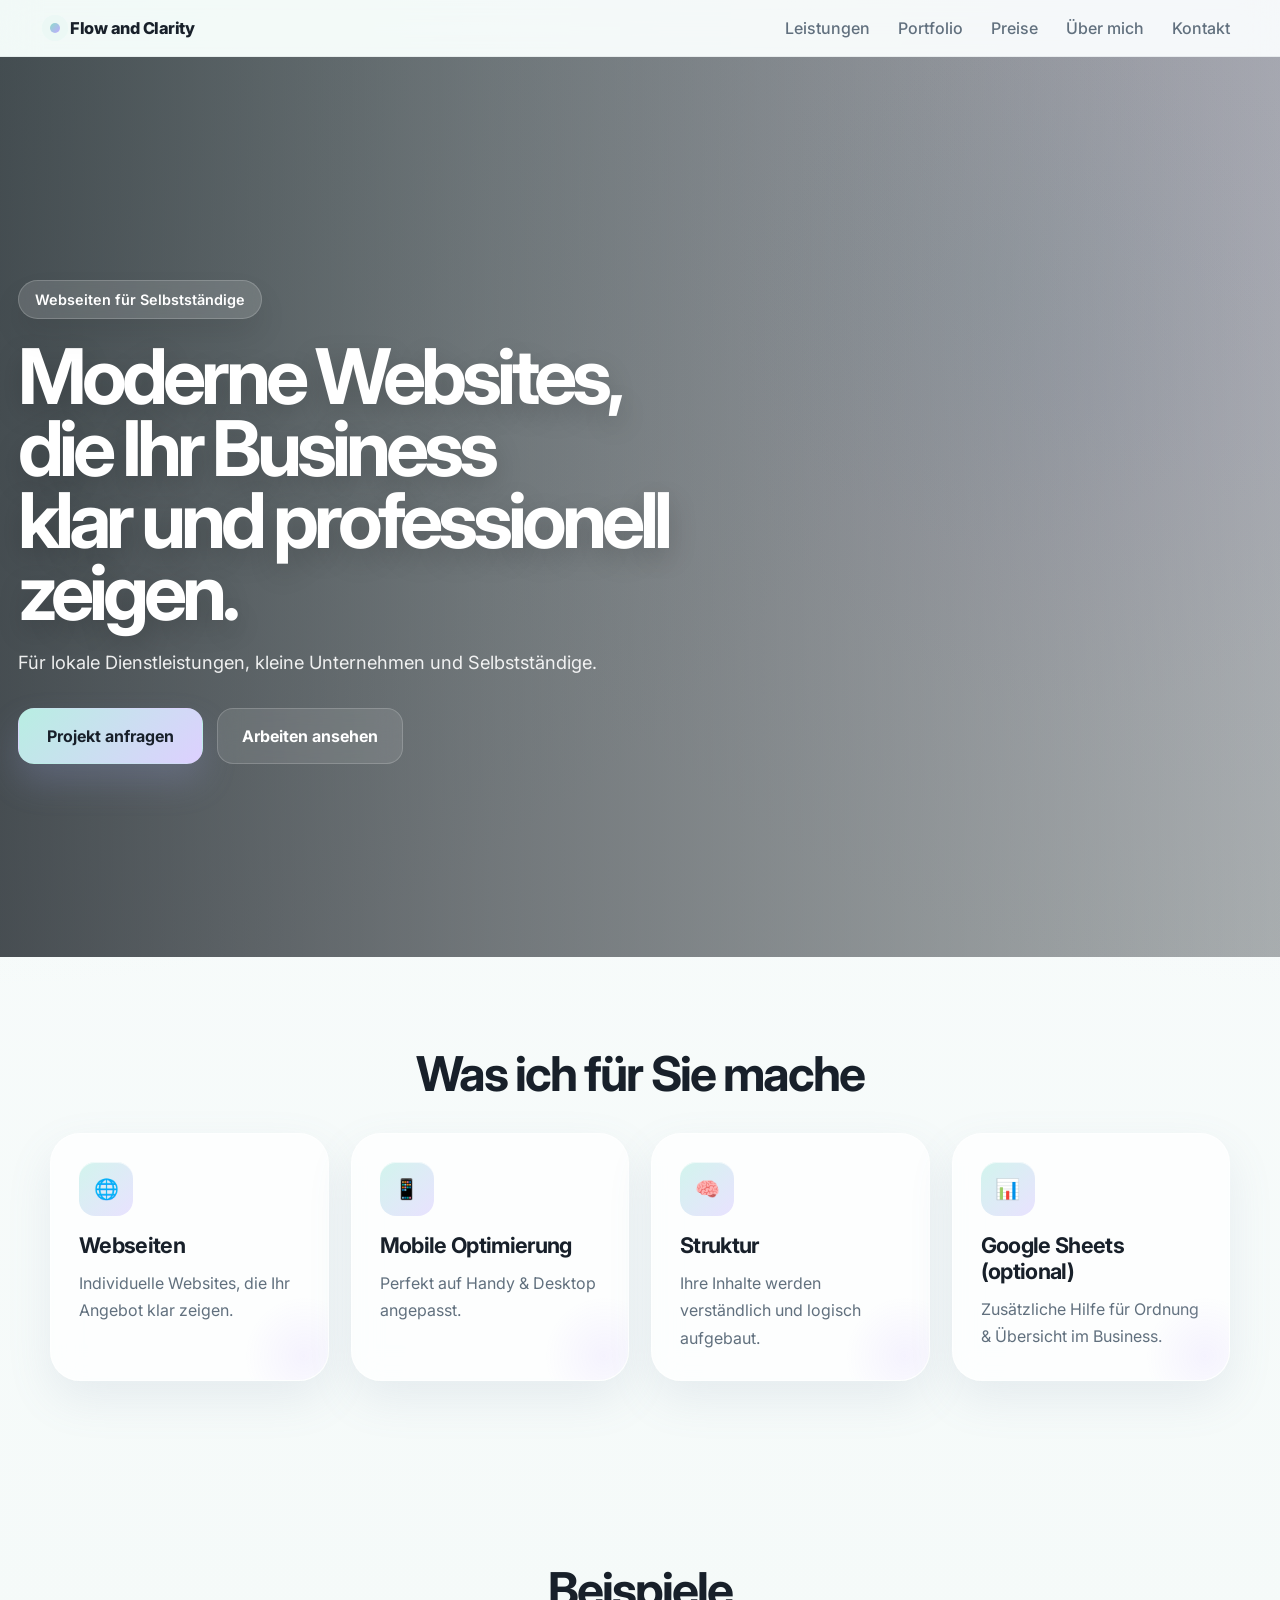
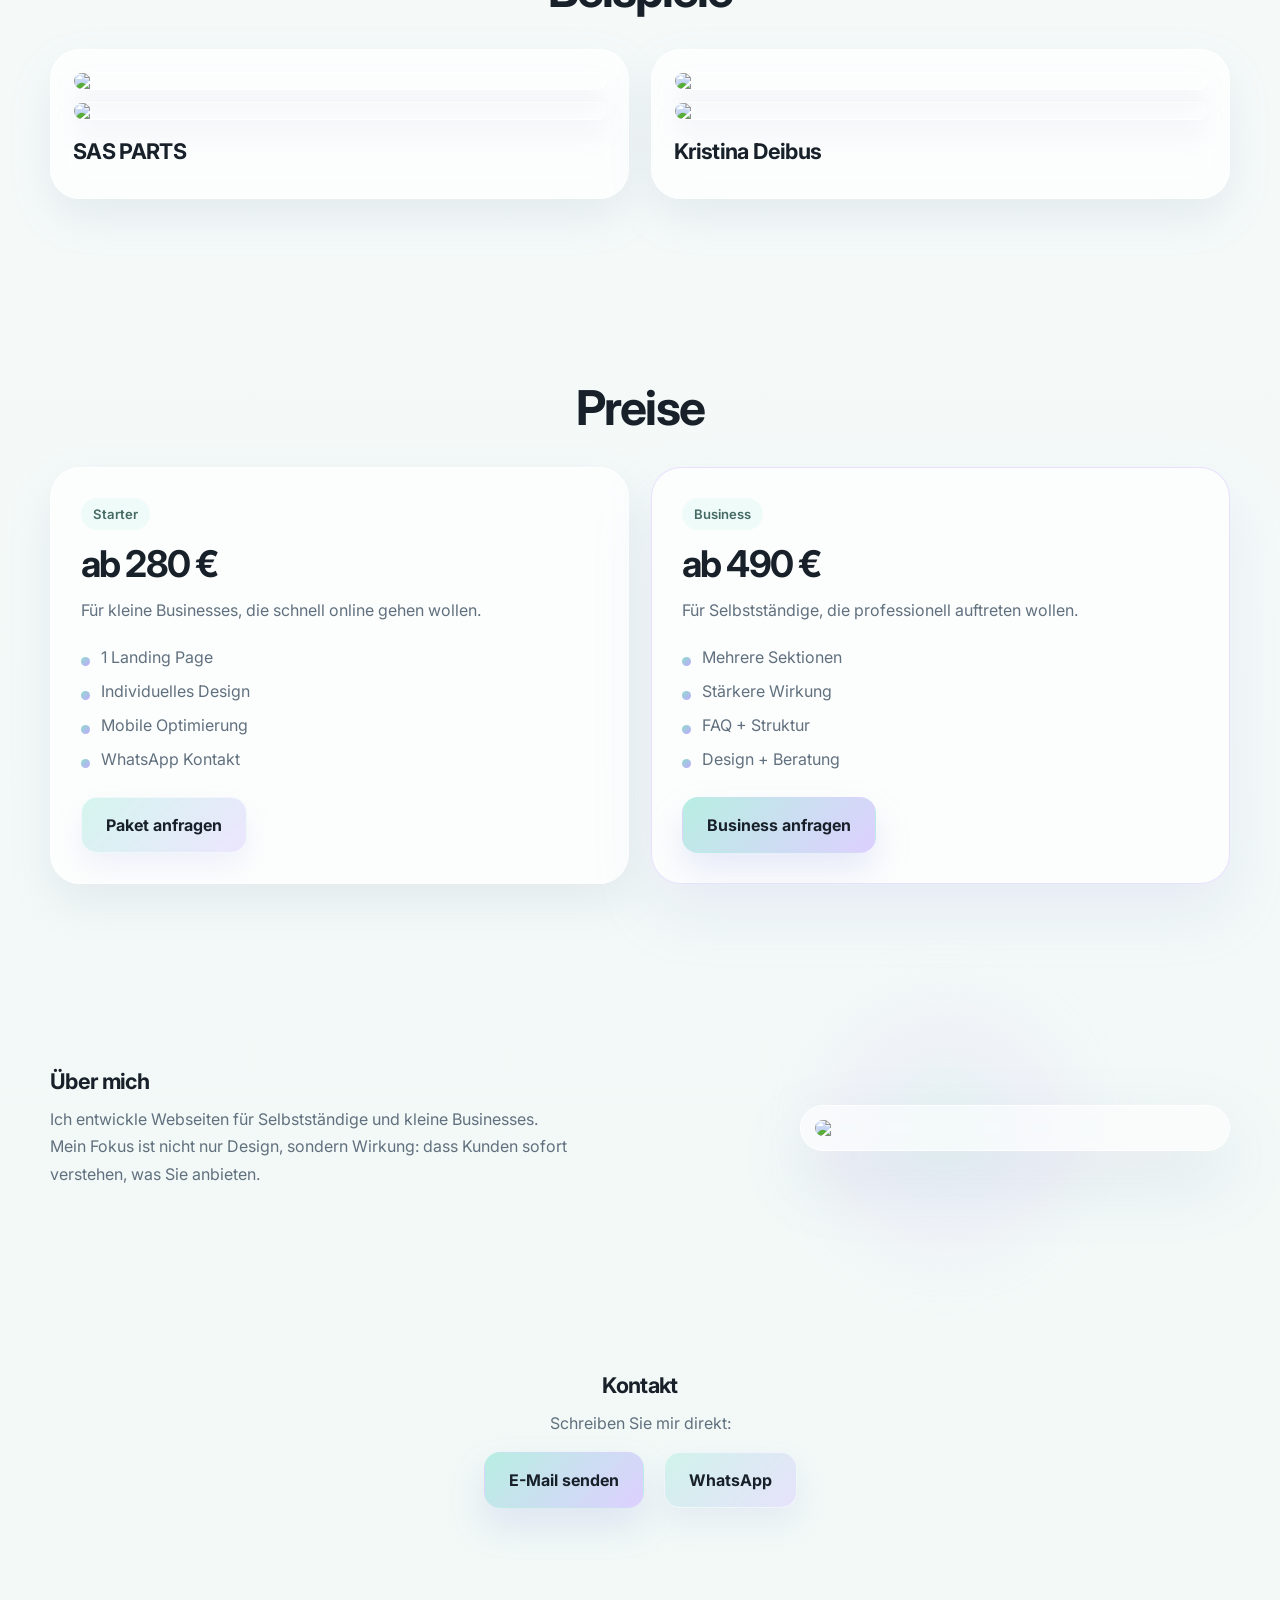
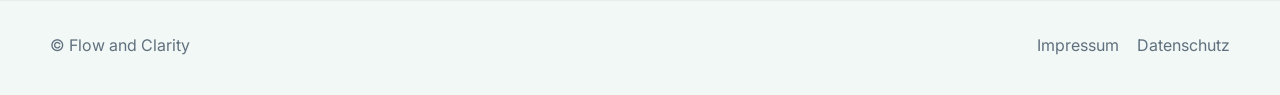
==== index.html @ b3faf334 "add stylish impressum und datenschutz pages" ====
<!DOCTYPE html>
<html lang="de">
<head>
  <meta charset="UTF-8" />
  <meta name="viewport" content="width=device-width, initial-scale=1.0" />

  <title>Flow and Clarity | Webseiten für Selbstständige</title>

  <link href="https://fonts.googleapis.com/css2?family=Inter:wght@400;600;700;800&display=swap" rel="stylesheet">
  <link rel="stylesheet" href="style.css" />
</head>

<body>

<!-- HEADER -->
<header class="header">
  <div class="container header__inner">
    <div class="logo">Flow and Clarity</div>

    <nav class="nav">
      <a href="#services">Leistungen</a>
      <a href="#portfolio">Portfolio</a>
      <a href="#pricing">Preise</a>
      <a href="#about">Über mich</a>
      <a href="#contact">Kontakt</a>
    </nav>
  </div>
</header>

<!-- HERO -->
<section class="hero">

  <div class="hero__bg">
    <img src="images/hero-visual.png" alt="">
    <div class="hero__overlay"></div>
  </div>

  <div class="container hero__content">

    <div class="hero__left">

      <span class="hero__badge">
        Webseiten für Selbstständige
      </span>

      <h1 class="hero__title">
        Moderne Websites,<br>
        die Ihr Business<br>
        klar und professionell zeigen.
      </h1>

      <p class="hero__subtitle">
        Für lokale Dienstleistungen, kleine Unternehmen und Selbstständige.
      </p>

      <div class="hero__buttons">
        <a href="#contact" class="btn btn--primary">
          Projekt anfragen
        </a>

        <a href="#portfolio" class="btn btn--ghost">
          Arbeiten ansehen
        </a>
      </div>

    </div>

  </div>
</section>

<!-- SERVICES -->
<section class="section" id="services">

  <div class="container">

    <h2 class="section-title">
      Was ich für Sie mache
    </h2>

    <div class="cards">

      <div class="card">
        <div class="card__icon">🌐</div>
        <h3>Webseiten</h3>
        <p>Individuelle Websites, die Ihr Angebot klar zeigen.</p>
      </div>

      <div class="card">
        <div class="card__icon">📱</div>
        <h3>Mobile Optimierung</h3>
        <p>Perfekt auf Handy & Desktop angepasst.</p>
      </div>

      <div class="card">
        <div class="card__icon">🧠</div>
        <h3>Struktur</h3>
        <p>Ihre Inhalte werden verständlich und logisch aufgebaut.</p>
      </div>

      <div class="card">
        <div class="card__icon">📊</div>
        <h3>Google Sheets (optional)</h3>
        <p>Zusätzliche Hilfe für Ordnung & Übersicht im Business.</p>
      </div>

    </div>

  </div>
</section>

<!-- PORTFOLIO -->
<section class="section" id="portfolio">

  <div class="container">

    <h2 class="section-title">
      Beispiele
    </h2>

    <div class="portfolio">

      <div class="portfolio-item">
        <img src="images/sas-1.jpg">
        <img src="images/sas-2.jpg">
        <h3>SAS PARTS</h3>
      </div>

      <div class="portfolio-item">
        <img src="images/kristina-1.jpg">
        <img src="images/kristina-2.jpg">
        <h3>Kristina Deibus</h3>
      </div>

    </div>

  </div>
</section>

<!-- PRICING -->
<section class="section" id="pricing">

  <div class="container">

    <h2 class="section-title">
      Preise
    </h2>

    <div class="pricing">

      <!-- STARTER -->
      <div class="price-card">

        <span class="price-badge">Starter</span>

        <h3>ab 280 €</h3>

        <p>
          Für kleine Businesses, die schnell online gehen wollen.
        </p>

        <ul>
          <li>1 Landing Page</li>
          <li>Individuelles Design</li>
          <li>Mobile Optimierung</li>
          <li>WhatsApp Kontakt</li>
        </ul>

        <a href="#contact" class="btn btn--soft">
          Paket anfragen
        </a>

      </div>

      <!-- BUSINESS -->
      <div class="price-card price-card--big">

        <span class="price-badge">Business</span>

        <h3>ab 490 €</h3>

        <p>
          Für Selbstständige, die professionell auftreten wollen.
        </p>

        <ul>
          <li>Mehrere Sektionen</li>
          <li>Stärkere Wirkung</li>
          <li>FAQ + Struktur</li>
          <li>Design + Beratung</li>
        </ul>

        <a href="#contact" class="btn btn--primary">
          Business anfragen
        </a>

      </div>

    </div>

  </div>
</section>

<!-- ABOUT -->
<section class="section" id="about">

  <div class="container about">

    <div class="about__text">
      <h2>Über mich</h2>

      <p>
        Ich entwickle Webseiten für Selbstständige und kleine Businesses.
      </p>

      <p>
        Mein Fokus ist nicht nur Design, sondern Wirkung:
        dass Kunden sofort verstehen, was Sie anbieten.
      </p>
    </div>

    <div class="about__img">
      <img src="images/maria.png">
    </div>

  </div>

</section>

<!-- CONTACT -->
<section class="section" id="contact">

  <div class="container contact">

    <h2>Kontakt</h2>

    <p>Schreiben Sie mir direkt:</p>

    <a href="mailto:Maria.webhilfe@gmail.com" class="btn btn--primary">
      E-Mail senden
    </a>

    <a href="https://wa.me/4915224584744" class="btn btn--soft">
      WhatsApp
    </a>

  </div>

</section>

<!-- FOOTER -->
<footer class="footer">
  <div class="container">

    <p>© Flow and Clarity</p>

    <div class="footer-links">
      <a href="#">Impressum</a>
      <a href="#">Datenschutz</a>
    </div>

  </div>
</footer>

</body>
</html>
---- style.css ----
:root {
  --bg: #f5faf9;
  --surface: rgba(255, 255, 255, 0.72);
  --surface-strong: rgba(255, 255, 255, 0.86);
  --text: #18202a;
  --muted: #61707e;
  --line: rgba(60, 82, 90, 0.12);
  --mint: #b8eee2;
  --mint-strong: #8edccb;
  --violet: #ddd0ff;
  --violet-strong: #c1a9ff;
  --shadow: 0 18px 45px rgba(118, 128, 164, 0.12);
  --shadow-strong: 0 28px 68px rgba(132, 144, 190, 0.16);
  --radius-xl: 30px;
  --radius-lg: 22px;
  --radius-md: 16px;
  --container: 1180px;
  --transition: 0.35s ease;
}

* {
  box-sizing: border-box;
}

html {
  scroll-behavior: smooth;
}

body {
  margin: 0;
  font-family: "Inter", sans-serif;
  color: var(--text);
  background:
    radial-gradient(circle at top left, rgba(184, 238, 226, 0.28), transparent 28%),
    radial-gradient(circle at top right, rgba(221, 208, 255, 0.24), transparent 28%),
    linear-gradient(180deg, #f9fcfc 0%, #f1f8f6 100%);
  overflow-x: hidden;
}

a {
  color: inherit;
  text-decoration: none;
}

img {
  display: block;
  max-width: 100%;
}

button,
input,
textarea {
  font: inherit;
}

.container {
  width: min(100% - 32px, var(--container));
  margin: 0 auto;
}

/* HEADER */
.header {
  position: sticky;
  top: 0;
  z-index: 1000;
  padding: 18px 0;
  background: rgba(245, 250, 249, 0.72);
  backdrop-filter: blur(18px);
  border-bottom: 1px solid rgba(80, 93, 103, 0.08);
}

.header__inner {
  display: flex;
  align-items: center;
  justify-content: space-between;
  gap: 24px;
}

.logo {
  font-weight: 800;
  font-size: 1.02rem;
  letter-spacing: -0.03em;
  position: relative;
  padding-left: 20px;
}

.logo::before {
  content: "";
  position: absolute;
  left: 0;
  top: 50%;
  width: 10px;
  height: 10px;
  border-radius: 50%;
  transform: translateY(-50%);
  background: linear-gradient(135deg, var(--mint-strong), var(--violet-strong));
  box-shadow: 0 0 0 8px rgba(184, 238, 226, 0.12);
}

.nav {
  display: flex;
  align-items: center;
  gap: 28px;
}

.nav a {
  position: relative;
  color: var(--muted);
  font-weight: 500;
  transition: var(--transition);
}

.nav a:hover {
  color: var(--text);
}

.nav a::after {
  content: "";
  position: absolute;
  left: 0;
  bottom: -7px;
  width: 0;
  height: 2px;
  background: linear-gradient(90deg, var(--mint-strong), var(--violet-strong));
  transition: width var(--transition);
}

.nav a:hover::after {
  width: 100%;
}

/* HERO */
.hero {
  position: relative;
  min-height: 100vh;
  display: flex;
  align-items: center;
  overflow: hidden;
  color: #fff;
}

.hero__bg {
  position: absolute;
  inset: 0;
}

.hero__bg img {
  width: 100%;
  height: 100%;
  object-fit: cover;
  transform: scale(1.05);
  filter: saturate(0.95) contrast(1.02);
}

.hero__overlay {
  position: absolute;
  inset: 0;
  background:
    linear-gradient(90deg, rgba(16, 23, 29, 0.76) 0%, rgba(16, 23, 29, 0.58) 38%, rgba(16, 23, 29, 0.34) 100%),
    radial-gradient(circle at 78% 25%, rgba(184, 238, 226, 0.12), transparent 22%),
    radial-gradient(circle at 84% 35%, rgba(221, 208, 255, 0.14), transparent 28%);
}

.hero__content {
  position: relative;
  z-index: 2;
  width: 100%;
}

.hero__left {
  max-width: 780px;
  padding: 120px 0 90px 18px;
}

.hero__badge {
  display: inline-flex;
  align-items: center;
  padding: 10px 16px;
  border-radius: 999px;
  margin-bottom: 22px;
  background: rgba(255, 255, 255, 0.14);
  border: 1px solid rgba(255, 255, 255, 0.18);
  backdrop-filter: blur(12px);
  font-size: 0.9rem;
  font-weight: 600;
  box-shadow: 0 16px 30px rgba(0, 0, 0, 0.08);
}

.hero__title {
  margin: 0 0 18px;
  font-size: clamp(3rem, 6vw, 5.8rem);
  line-height: 0.94;
  letter-spacing: -0.065em;
  max-width: 820px;
  text-shadow: 0 10px 28px rgba(0, 0, 0, 0.18);
}

.hero__subtitle {
  margin: 0;
  max-width: 620px;
  font-size: 1.14rem;
  line-height: 1.7;
  color: rgba(255, 255, 255, 0.9);
}

.hero__buttons {
  display: flex;
  flex-wrap: wrap;
  gap: 14px;
  margin-top: 30px;
}

.hero__buttons .btn {
  min-width: 185px;
}

.hero__buttons .btn--ghost {
  color: #fff;
}

.hero__badges {
  display: flex;
  flex-wrap: wrap;
  gap: 10px;
  margin-top: 28px;
}

.hero__badges span {
  display: inline-flex;
  align-items: center;
  padding: 10px 14px;
  border-radius: 999px;
  background: rgba(255, 255, 255, 0.12);
  border: 1px solid rgba(255, 255, 255, 0.16);
  backdrop-filter: blur(12px);
  color: rgba(255, 255, 255, 0.96);
  font-size: 0.92rem;
  font-weight: 500;
  box-shadow: 0 12px 24px rgba(0, 0, 0, 0.08);
  animation: floatSmall 6s ease-in-out infinite;
}

.hero__badges span:nth-child(2) {
  animation-delay: 1s;
}

.hero__badges span:nth-child(3) {
  animation-delay: 2s;
}

/* SECTION */
.section {
  padding: 92px 0;
}

.section-title {
  margin: 0 0 34px;
  font-size: clamp(2rem, 4vw, 3rem);
  line-height: 1.04;
  letter-spacing: -0.04em;
  text-align: center;
}

/* BUTTONS */
.btn {
  display: inline-flex;
  justify-content: center;
  align-items: center;
  min-height: 56px;
  padding: 0 24px;
  border-radius: 16px;
  border: 1px solid transparent;
  font-weight: 700;
  transition:
    transform var(--transition),
    box-shadow var(--transition),
    background var(--transition),
    border-color var(--transition);
  cursor: pointer;
  position: relative;
  overflow: hidden;
}

.btn:hover {
  transform: translateY(-2px);
}

.btn::before {
  content: "";
  position: absolute;
  inset: 0;
  background: linear-gradient(110deg, transparent 20%, rgba(255,255,255,0.35) 50%, transparent 80%);
  transform: translateX(-120%);
  transition: transform 0.8s ease;
}

.btn:hover::before {
  transform: translateX(120%);
}

.btn--primary {
  color: var(--text);
  background: linear-gradient(135deg, var(--mint), var(--violet));
  box-shadow: 0 18px 34px rgba(155, 165, 228, 0.22);
}

.btn--ghost {
  color: #fff;
  background: rgba(255, 255, 255, 0.1);
  border-color: rgba(255, 255, 255, 0.18);
  backdrop-filter: blur(12px);
}

.btn--soft {
  color: var(--text);
  background: linear-gradient(135deg, rgba(184, 238, 226, 0.58), rgba(221, 208, 255, 0.54));
  border-color: rgba(255, 255, 255, 0.55);
  box-shadow: 0 14px 28px rgba(155, 165, 228, 0.14);
}

/* CARDS */
.cards,
.services__grid,
.pricing,
.portfolio {
  display: grid;
  gap: 22px;
}

.cards {
  grid-template-columns: repeat(4, 1fr);
}

.card,
.service-card,
.price-card,
.portfolio-item {
  position: relative;
  overflow: hidden;
  background: var(--surface);
  border: 1px solid rgba(255, 255, 255, 0.58);
  backdrop-filter: blur(14px);
  box-shadow: var(--shadow);
  border-radius: var(--radius-xl);
  transition:
    transform var(--transition),
    box-shadow var(--transition),
    border-color var(--transition);
}

.card:hover,
.service-card:hover,
.price-card:hover,
.portfolio-item:hover {
  transform: translateY(-5px);
  box-shadow: var(--shadow-strong);
  border-color: rgba(142, 220, 203, 0.35);
}

.card {
  padding: 28px;
}

.card::after {
  content: "";
  position: absolute;
  inset: auto -36px -36px auto;
  width: 120px;
  height: 120px;
  border-radius: 50%;
  background: radial-gradient(circle, rgba(221, 208, 255, 0.24), transparent 70%);
}

.card__icon,
.service-card__icon {
  width: 54px;
  height: 54px;
  border-radius: 16px;
  display: grid;
  place-items: center;
  margin-bottom: 16px;
  font-size: 1.25rem;
  background: linear-gradient(135deg, rgba(184, 238, 226, 0.62), rgba(221, 208, 255, 0.62));
  box-shadow: inset 0 1px 0 rgba(255,255,255,0.6);
}

.card h3,
.service-card h3,
.price-card h3,
.portfolio-item h3,
.about h2,
.contact h2 {
  margin: 0 0 12px;
  font-size: 1.35rem;
  letter-spacing: -0.03em;
}

.card p,
.service-card p,
.price-card p,
.portfolio-item p,
.about p,
.contact p {
  margin: 0;
  color: var(--muted);
  line-height: 1.72;
}

/* SERVICES */
.services__grid {
  grid-template-columns: repeat(2, 1fr);
}

.service-card {
  padding: 30px;
}

.service-card::before {
  content: "";
  position: absolute;
  inset: auto -40px -40px auto;
  width: 145px;
  height: 145px;
  border-radius: 50%;
  background: radial-gradient(circle, rgba(221, 208, 255, 0.26), transparent 65%);
}

.service-card--wide {
  grid-column: 1 / -1;
}

.service-card__price {
  display: inline-flex;
  margin-top: 18px;
  padding: 10px 14px;
  border-radius: 999px;
  background: rgba(184, 238, 226, 0.22);
  border: 1px solid rgba(142, 220, 203, 0.28);
  color: #355c57;
  font-weight: 700;
}

/* PORTFOLIO */
.portfolio {
  grid-template-columns: repeat(2, 1fr);
}

.portfolio-item {
  padding: 22px;
}

.portfolio-item h3 {
  margin-top: 18px;
}

.portfolio-item img {
  width: 100%;
  border-radius: 18px;
  border: 1px solid rgba(255,255,255,0.72);
  box-shadow: 0 14px 26px rgba(124, 134, 180, 0.1);
}

.portfolio-item img + img {
  margin-top: 12px;
}

/* PRICING */
.pricing {
  grid-template-columns: repeat(2, 1fr);
}

.price-card {
  padding: 30px;
}

.price-card--big {
  border: 1px solid rgba(193, 169, 255, 0.34);
  box-shadow: 0 28px 60px rgba(162, 170, 232, 0.16);
}

.price-badge {
  display: inline-flex;
  margin-bottom: 16px;
  padding: 8px 12px;
  border-radius: 999px;
  background: rgba(184, 238, 226, 0.2);
  color: #456a64;
  font-size: 0.82rem;
  font-weight: 600;
}

.price-card h3 {
  margin-bottom: 14px;
  font-size: 2.3rem;
  line-height: 1;
  letter-spacing: -0.05em;
}

.price-card ul {
  list-style: none;
  padding: 0;
  margin: 22px 0 28px;
  display: grid;
  gap: 14px;
}

.price-card li {
  position: relative;
  padding-left: 20px;
  color: var(--muted);
}

.price-card li::before {
  content: "";
  position: absolute;
  left: 0;
  top: 10px;
  width: 9px;
  height: 9px;
  border-radius: 50%;
  background: linear-gradient(135deg, var(--mint-strong), var(--violet-strong));
}

/* ABOUT */
.about {
  display: grid;
  grid-template-columns: 1fr 1fr;
  gap: 44px;
  align-items: center;
}

.about__text {
  max-width: 620px;
}

.about__img {
  position: relative;
}

.about__img::before {
  content: "";
  position: absolute;
  inset: 50% auto auto 50%;
  width: 320px;
  height: 320px;
  transform: translate(-50%, -50%);
  border-radius: 50%;
  background: radial-gradient(circle, rgba(184, 238, 226, 0.24), rgba(221, 208, 255, 0.18), transparent 72%);
  filter: blur(20px);
}

.about__img img {
  position: relative;
  z-index: 2;
  width: 100%;
  max-width: 430px;
  margin-left: auto;
  border-radius: 28px;
  padding: 14px;
  background: rgba(255,255,255,0.5);
  border: 1px solid rgba(255,255,255,0.76);
  box-shadow: var(--shadow-strong);
  backdrop-filter: blur(16px);
}

/* CONTACT */
.contact {
  text-align: center;
  max-width: 760px;
}

.contact .btn {
  margin-top: 14px;
  margin-right: 8px;
  margin-left: 8px;
}

/* FOOTER */
.footer {
  padding: 34px 0 40px;
  border-top: 1px solid rgba(86, 103, 112, 0.08);
}

.footer .container {
  display: flex;
  justify-content: space-between;
  align-items: center;
  gap: 20px;
}

.footer p {
  margin: 0;
  color: var(--muted);
}

.footer-links {
  display: flex;
  gap: 18px;
}

.footer-links a {
  color: var(--muted);
  transition: var(--transition);
}

.footer-links a:hover {
  color: var(--text);
}

/* ANIMATIONS */
@keyframes floatSmall {
  0%, 100% {
    transform: translateY(0px);
  }
  50% {
    transform: translateY(-7px);
  }
}

@keyframes floatGlow {
  from {
    transform: translateY(0) translateX(0) scale(1);
  }
  to {
    transform: translateY(-26px) translateX(18px) scale(1.08);
  }
}

@keyframes gridPulse {
  0%, 100% {
    opacity: 0.55;
    transform: scale(1);
  }
  50% {
    opacity: 0.85;
    transform: scale(1.01);
  }
}

/* RESPONSIVE */
@media (max-width: 1100px) {
  .cards,
  .services__grid,
  .portfolio,
  .pricing,
  .about {
    grid-template-columns: 1fr;
  }

  .hero__left {
    max-width: 760px;
    padding: 110px 0 82px 12px;
  }

  .about__img img {
    margin: 0 auto;
  }
}

@media (max-width: 860px) {
  .header__inner {
    flex-direction: column;
    align-items: flex-start;
  }

  .nav {
    flex-wrap: wrap;
    gap: 16px;
  }

  .section {
    padding: 74px 0;
  }

  .hero {
    min-height: auto;
  }

  .hero__left {
    padding: 112px 0 72px 0;
  }

  .hero__title {
    font-size: clamp(2.45rem, 11vw, 4.4rem);
  }

  .section-title {
    font-size: clamp(1.85rem, 8vw, 2.7rem);
  }
}

@media (max-width: 560px) {
  .container {
    width: min(100% - 22px, var(--container));
  }

  .header {
    padding: 14px 0;
  }

  .logo {
    font-size: 0.96rem;
  }

  .hero__badge {
    font-size: 0.84rem;
    line-height: 1.4;
  }

  .hero__subtitle,
  .card p,
  .service-card p,
  .price-card p,
  .about p,
  .contact p {
    font-size: 0.98rem;
    line-height: 1.7;
  }

  .card,
  .service-card,
  .price-card,
  .portfolio-item {
    padding: 22px;
  }

  .hero__buttons {
    flex-direction: column;
    align-items: stretch;
  }

  .hero__buttons .btn {
    width: 100%;
  }

  .hero__badges {
    gap: 8px;
  }

  .hero__badges span {
    font-size: 0.86rem;
  }

  .footer .container {
    flex-direction: column;
    align-items: flex-start;
  }
}

.reveal-start {
  opacity: 0;
  transform: translateY(28px);
  transition: opacity 0.75s ease, transform 0.75s ease;
}

.revealed {
  opacity: 1;
  transform: translateY(0);
}

.nav a.is-active {
  color: var(--text);
}

.nav a.is-active::after {
  width: 100%;
}
/* LEGAL PAGES */
.legal-page {
  padding: 70px 0 90px;
}

.legal-page__wrap {
  max-width: 920px;
}

.legal-hero {
  margin-bottom: 26px;
}

.legal-hero__badge {
  display: inline-flex;
  padding: 10px 15px;
  border-radius: 999px;
  margin-bottom: 18px;
  background: rgba(184, 238, 226, 0.22);
  border: 1px solid rgba(142, 220, 203, 0.28);
  color: #456a64;
  font-size: 0.88rem;
  font-weight: 600;
}

.legal-hero h1 {
  margin: 0 0 14px;
  font-size: clamp(2.2rem, 5vw, 4rem);
  line-height: 0.98;
  letter-spacing: -0.05em;
}

.legal-hero p {
  margin: 0;
  color: var(--muted);
  line-height: 1.7;
  max-width: 720px;
}

.legal-card {
  padding: 26px;
  margin-bottom: 18px;
  background: var(--surface);
  border: 1px solid rgba(255,255,255,0.58);
  backdrop-filter: blur(14px);
  box-shadow: var(--shadow);
  border-radius: var(--radius-xl);
}

.legal-card h2 {
  margin: 0 0 12px;
  font-size: 1.2rem;
  letter-spacing: -0.02em;
}

.legal-card p {
  margin: 0 0 12px;
  color: var(--muted);
  line-height: 1.75;
}

.legal-card p:last-child {
  margin-bottom: 0;
}

.legal-card a {
  color: var(--text);
  text-decoration: underline;
  text-underline-offset: 3px;
}

.legal-list {
  margin: 0;
  padding-left: 18px;
  color: var(--muted);
  line-height: 1.8;
}

.legal-back {
  margin-top: 26px;
}

@media (max-width: 560px) {
  .legal-page {
    padding: 44px 0 70px;
  }

  .legal-card {
    padding: 22px;
  }

  .legal-hero h1 {
    font-size: clamp(2rem, 9vw, 3rem);
  }
}
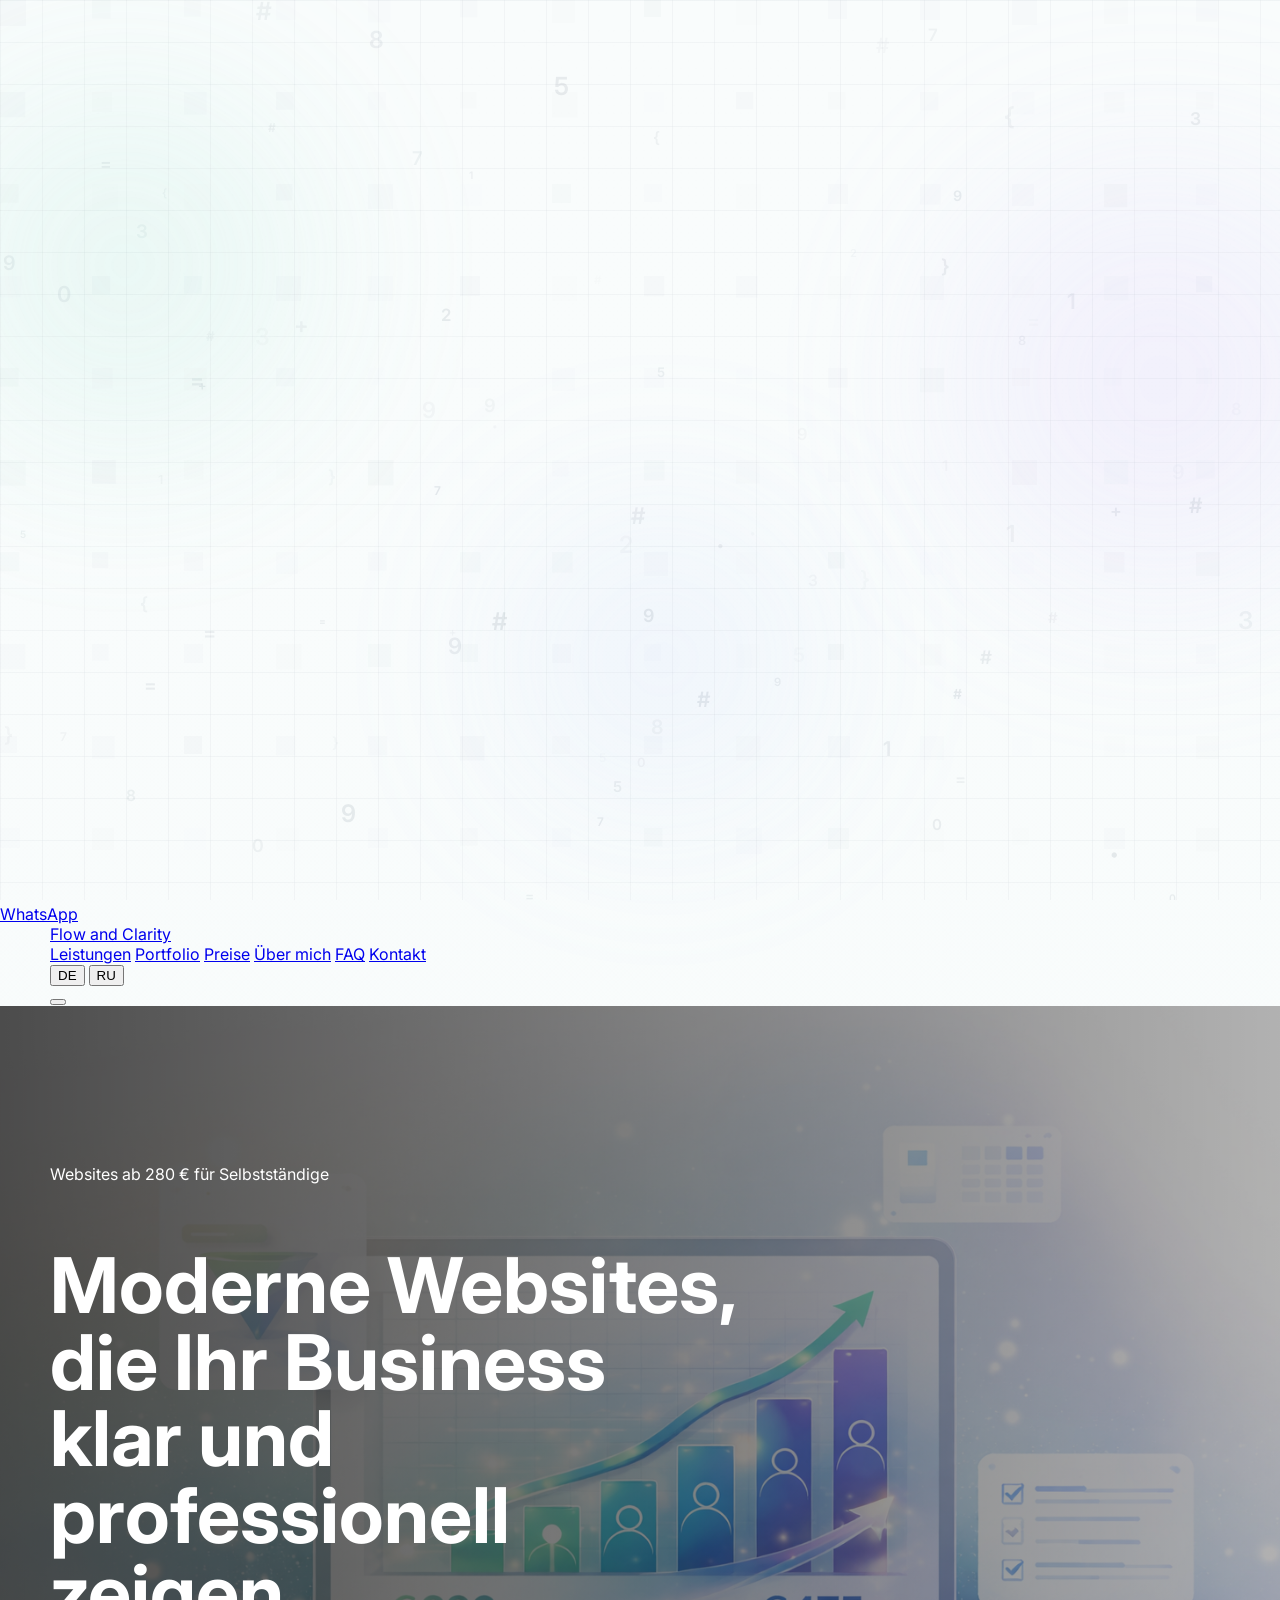
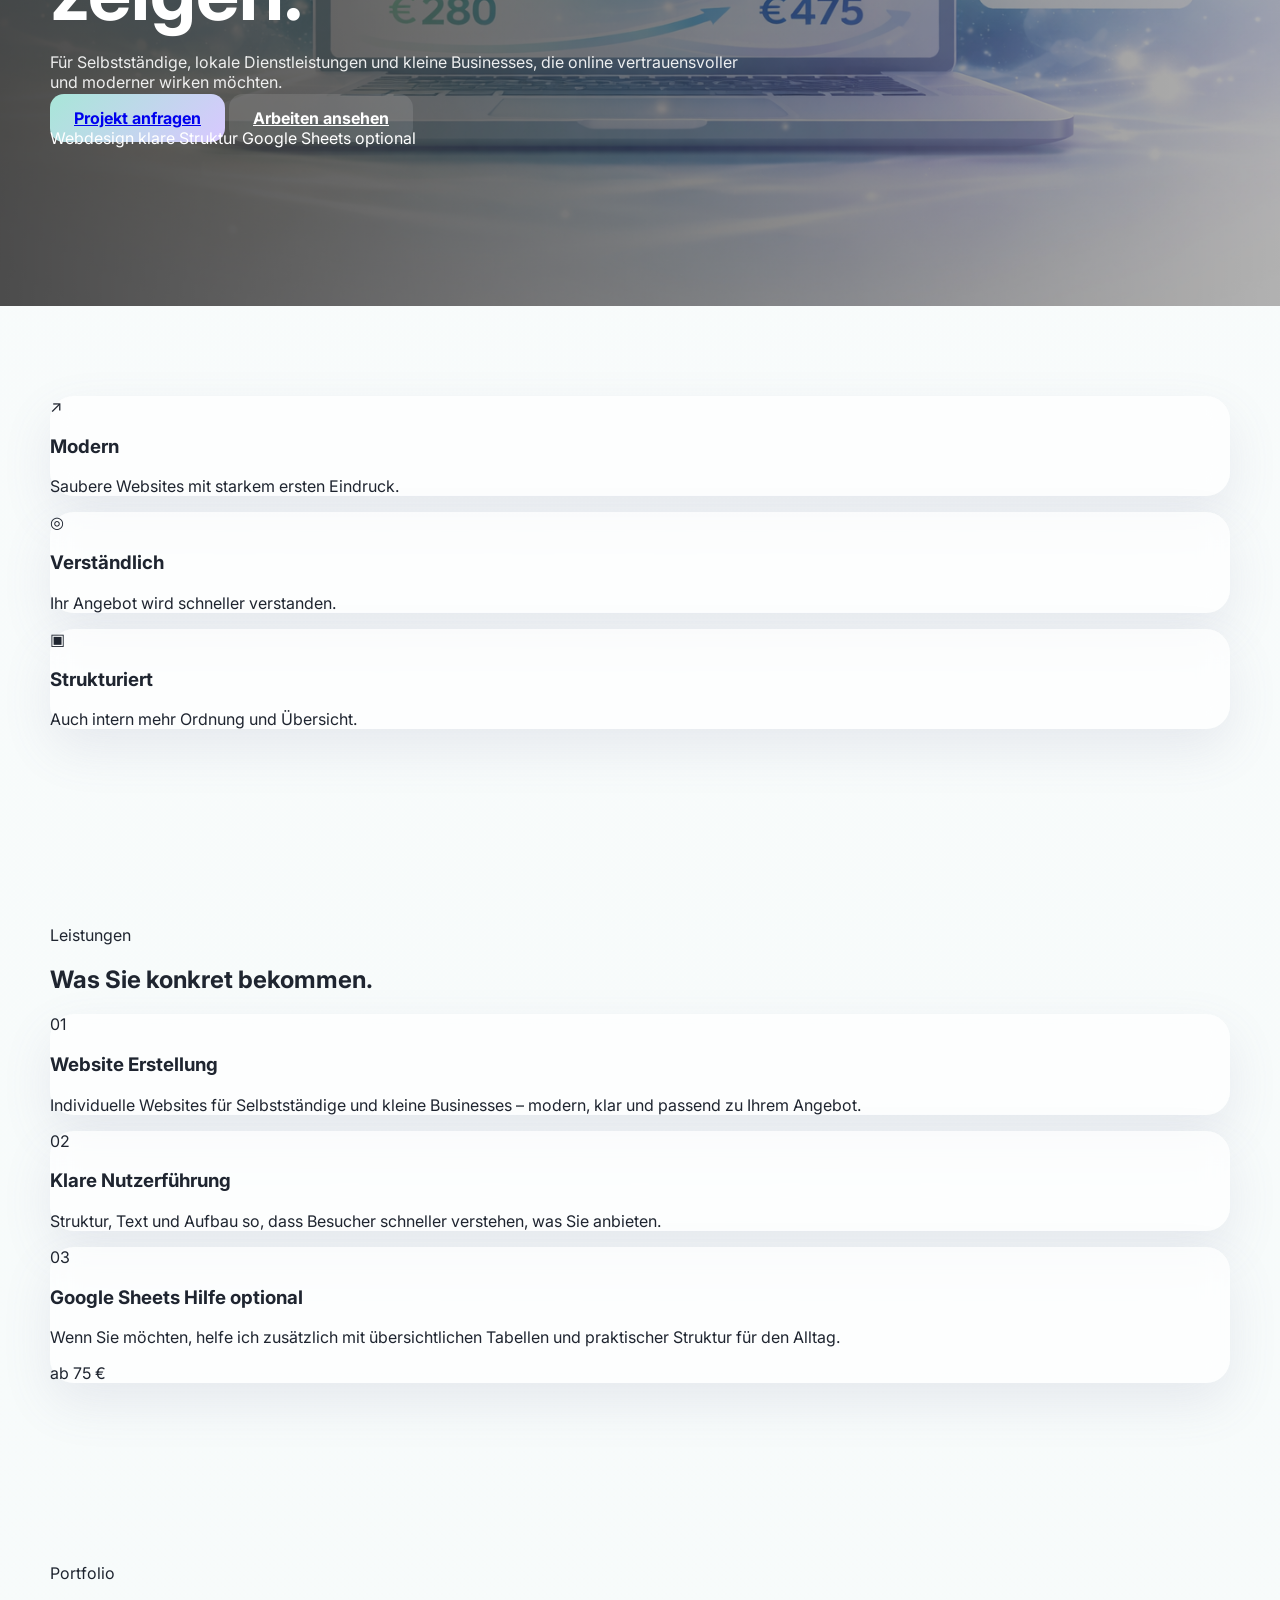
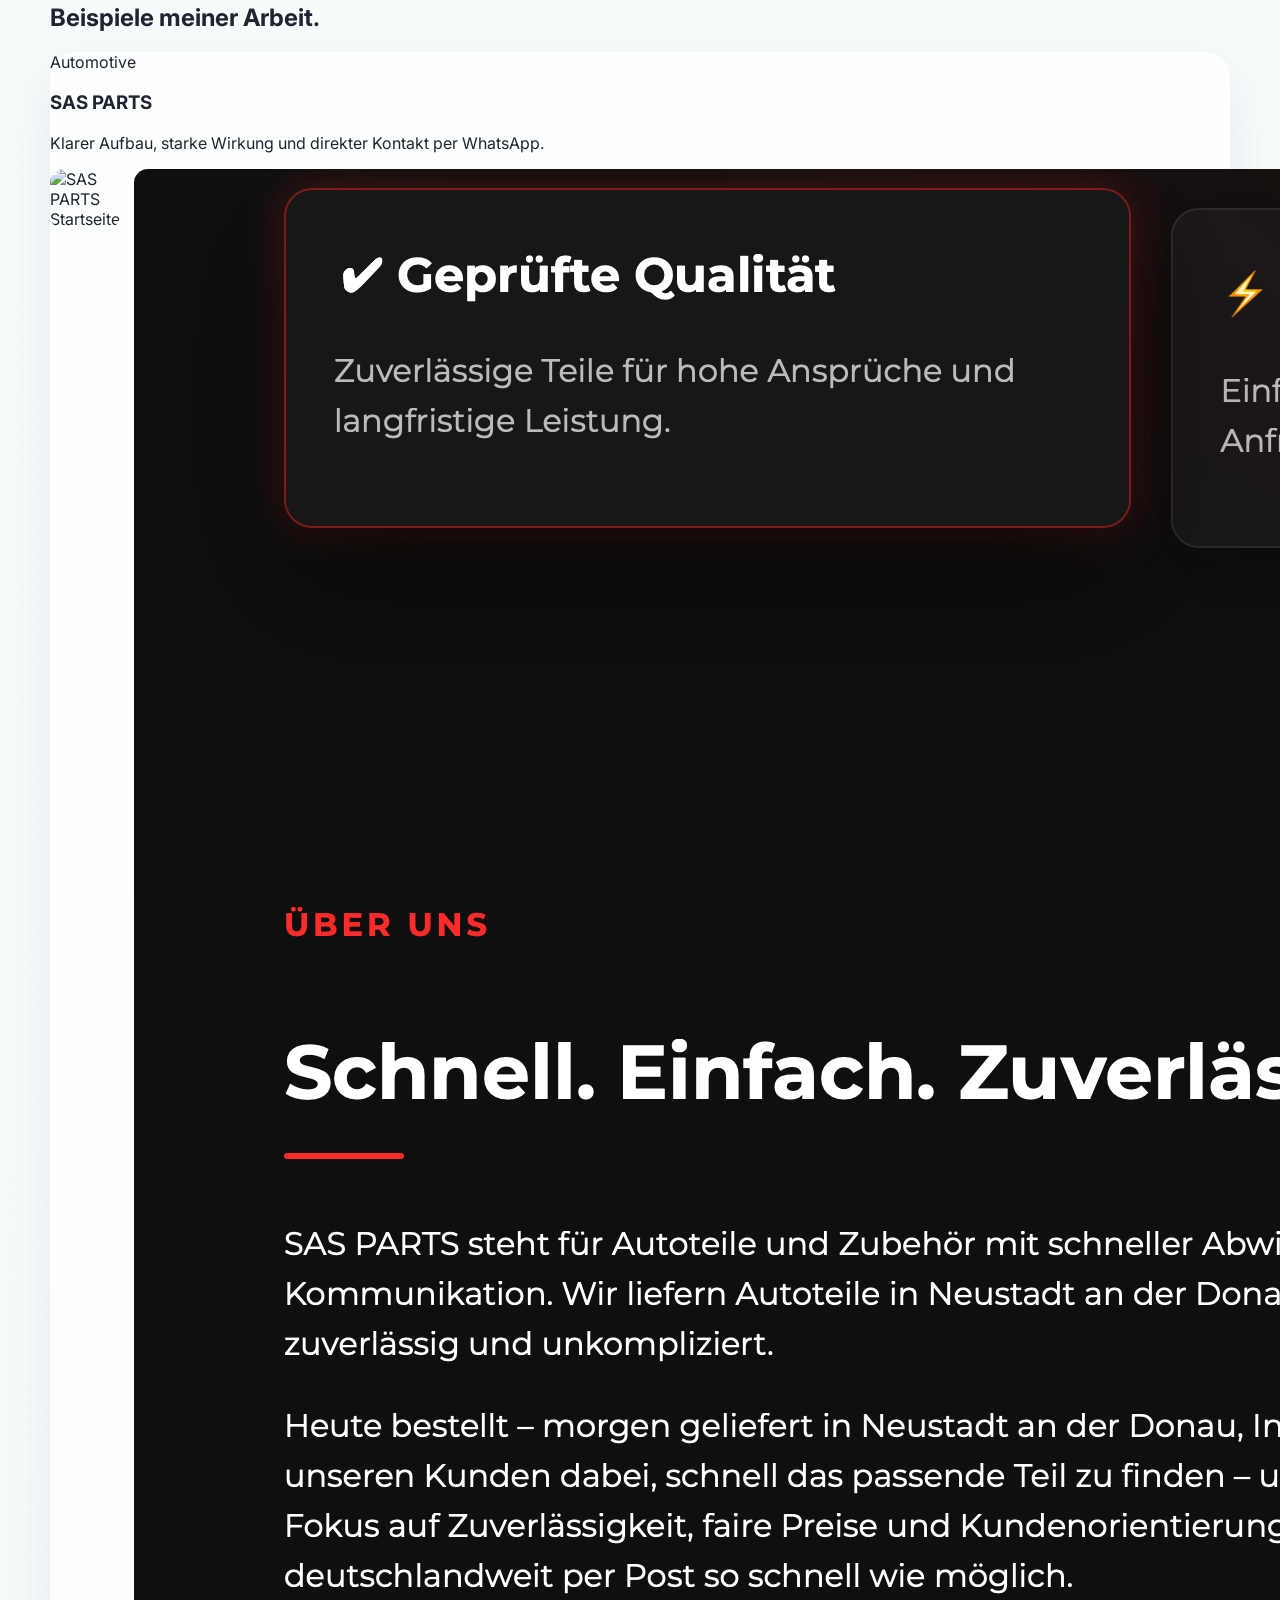
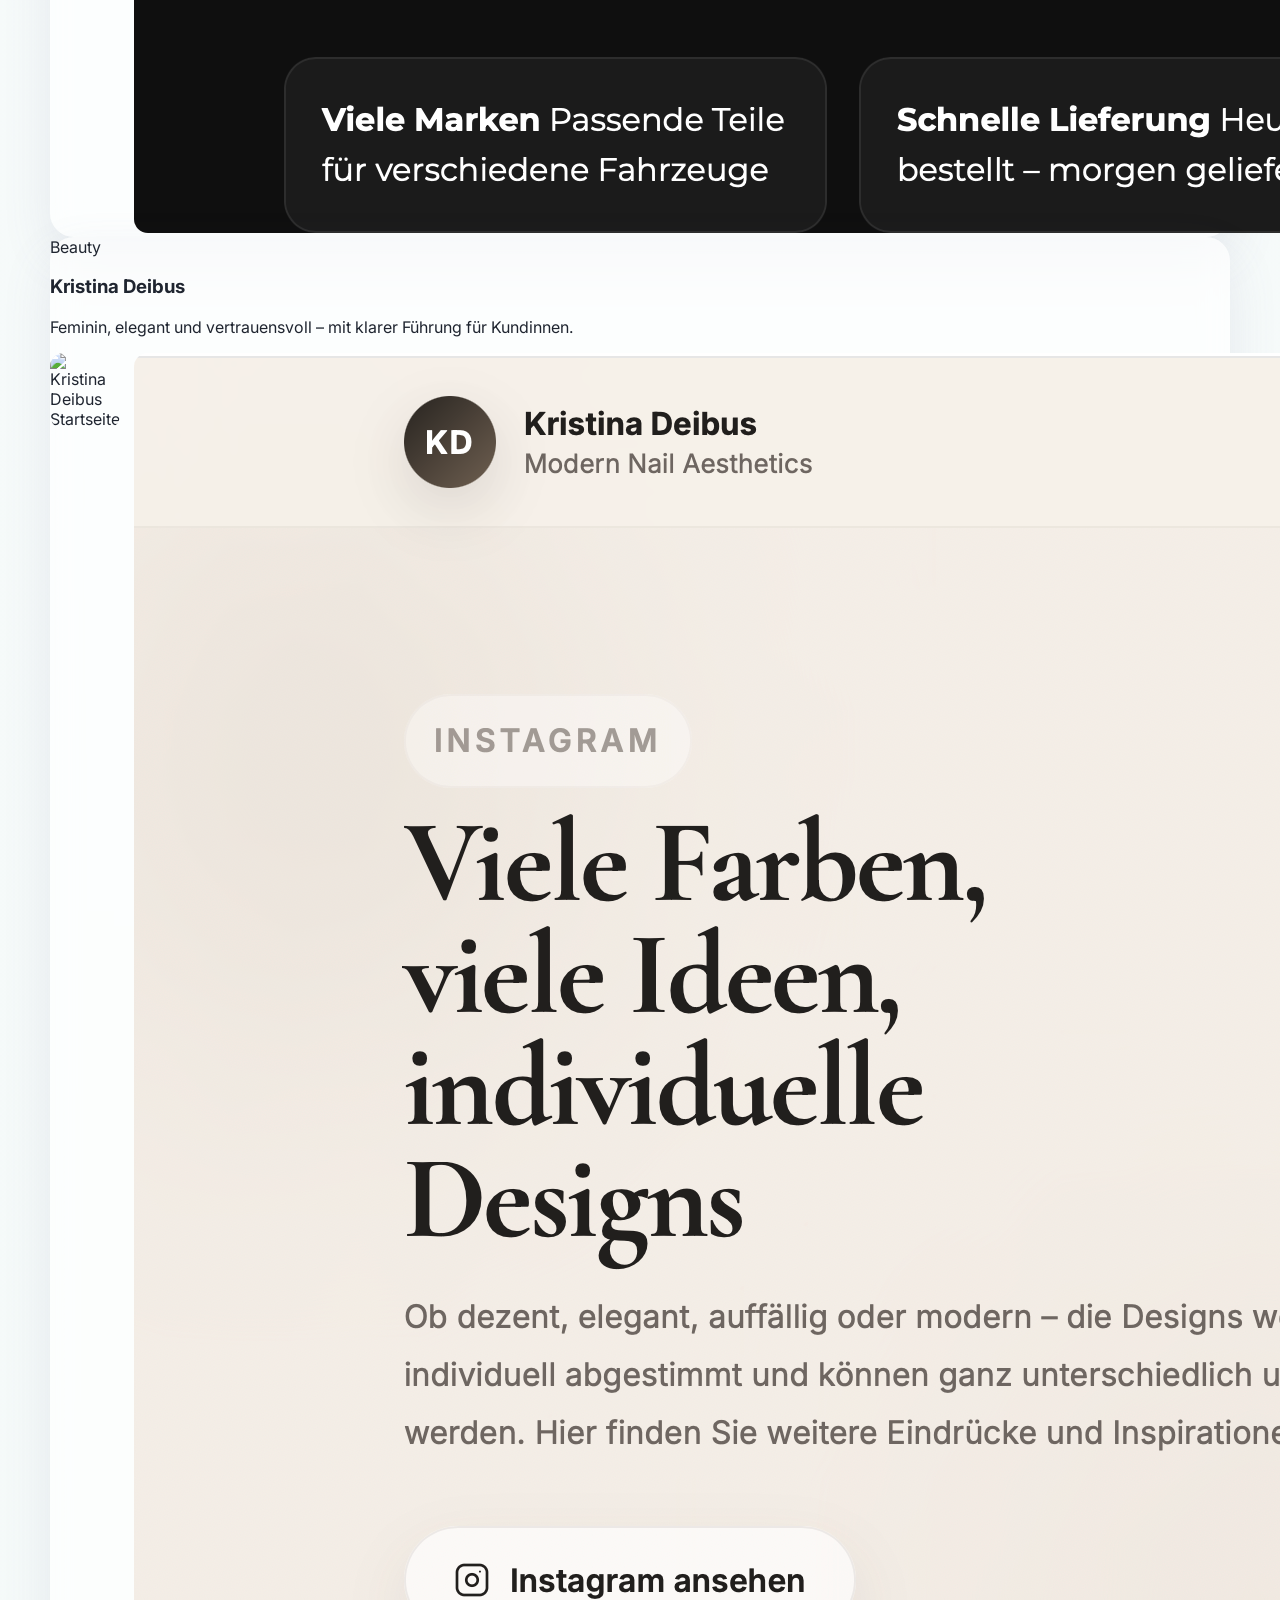
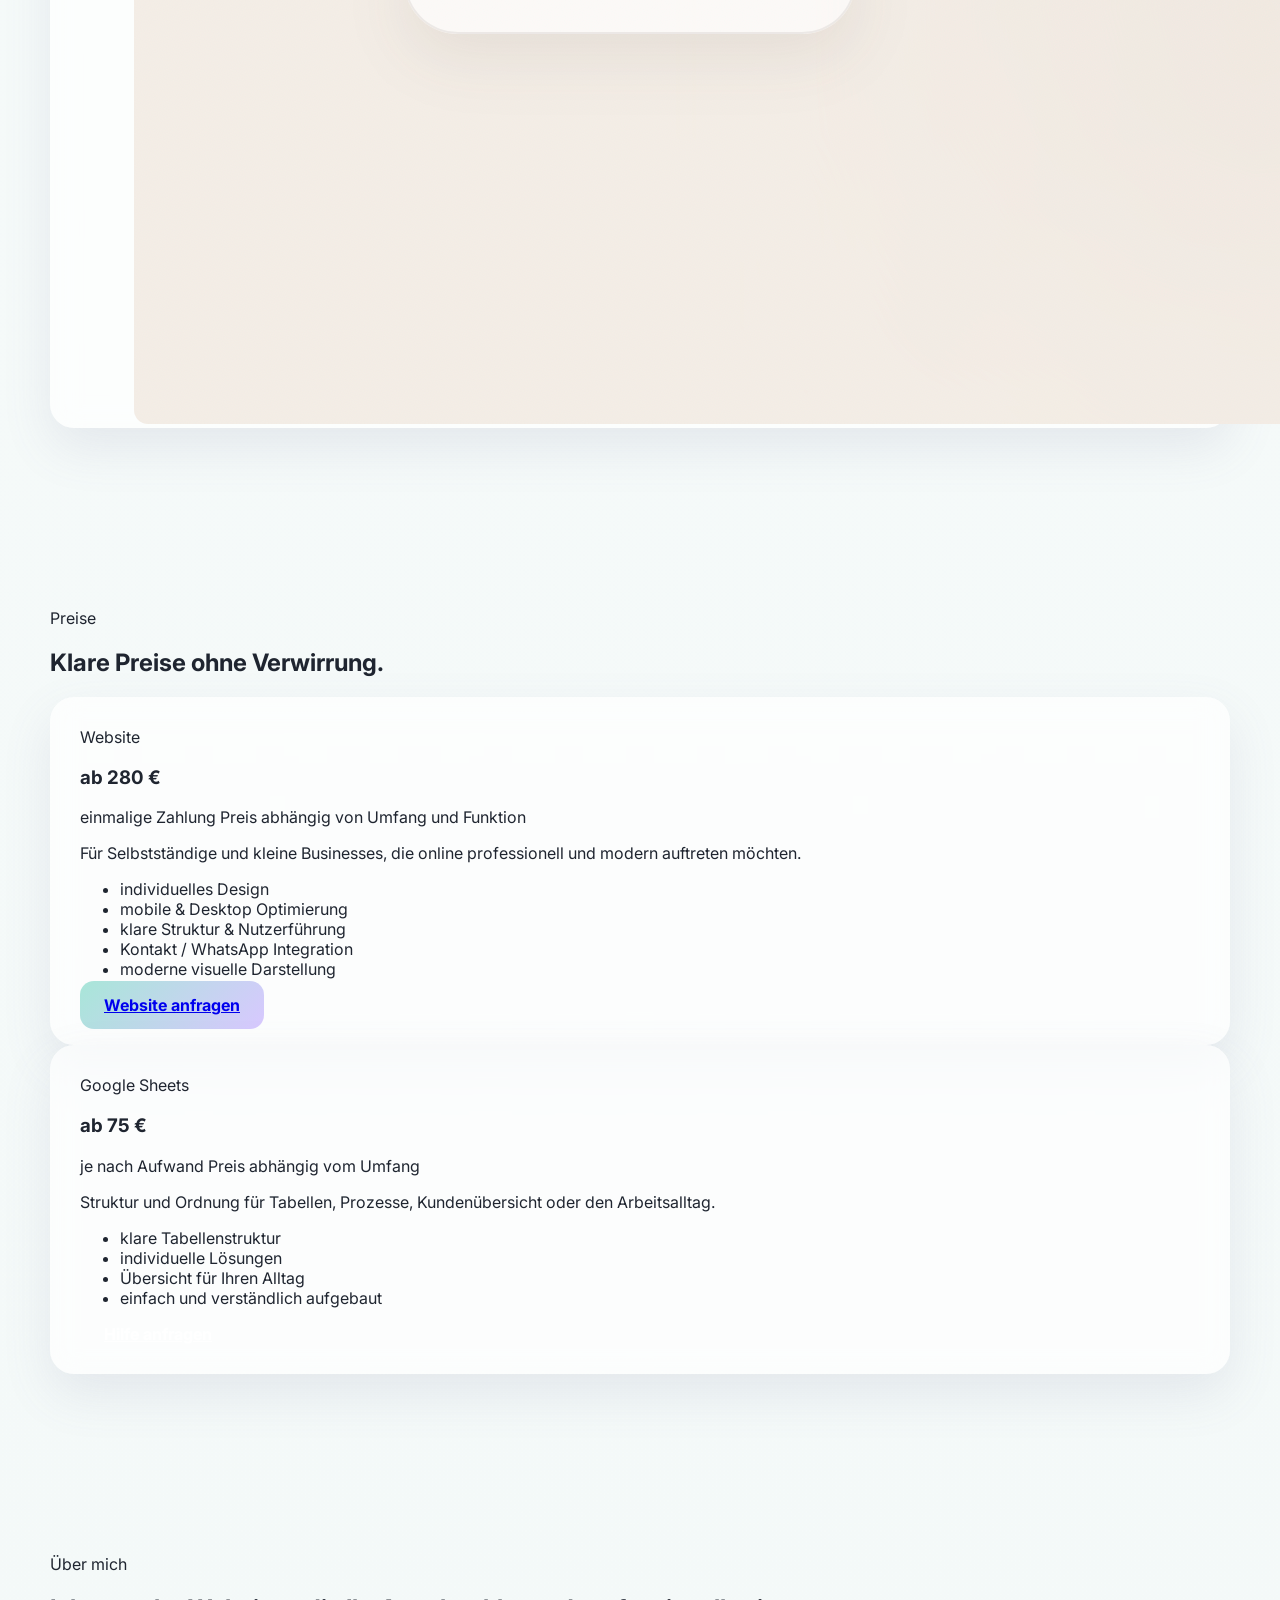
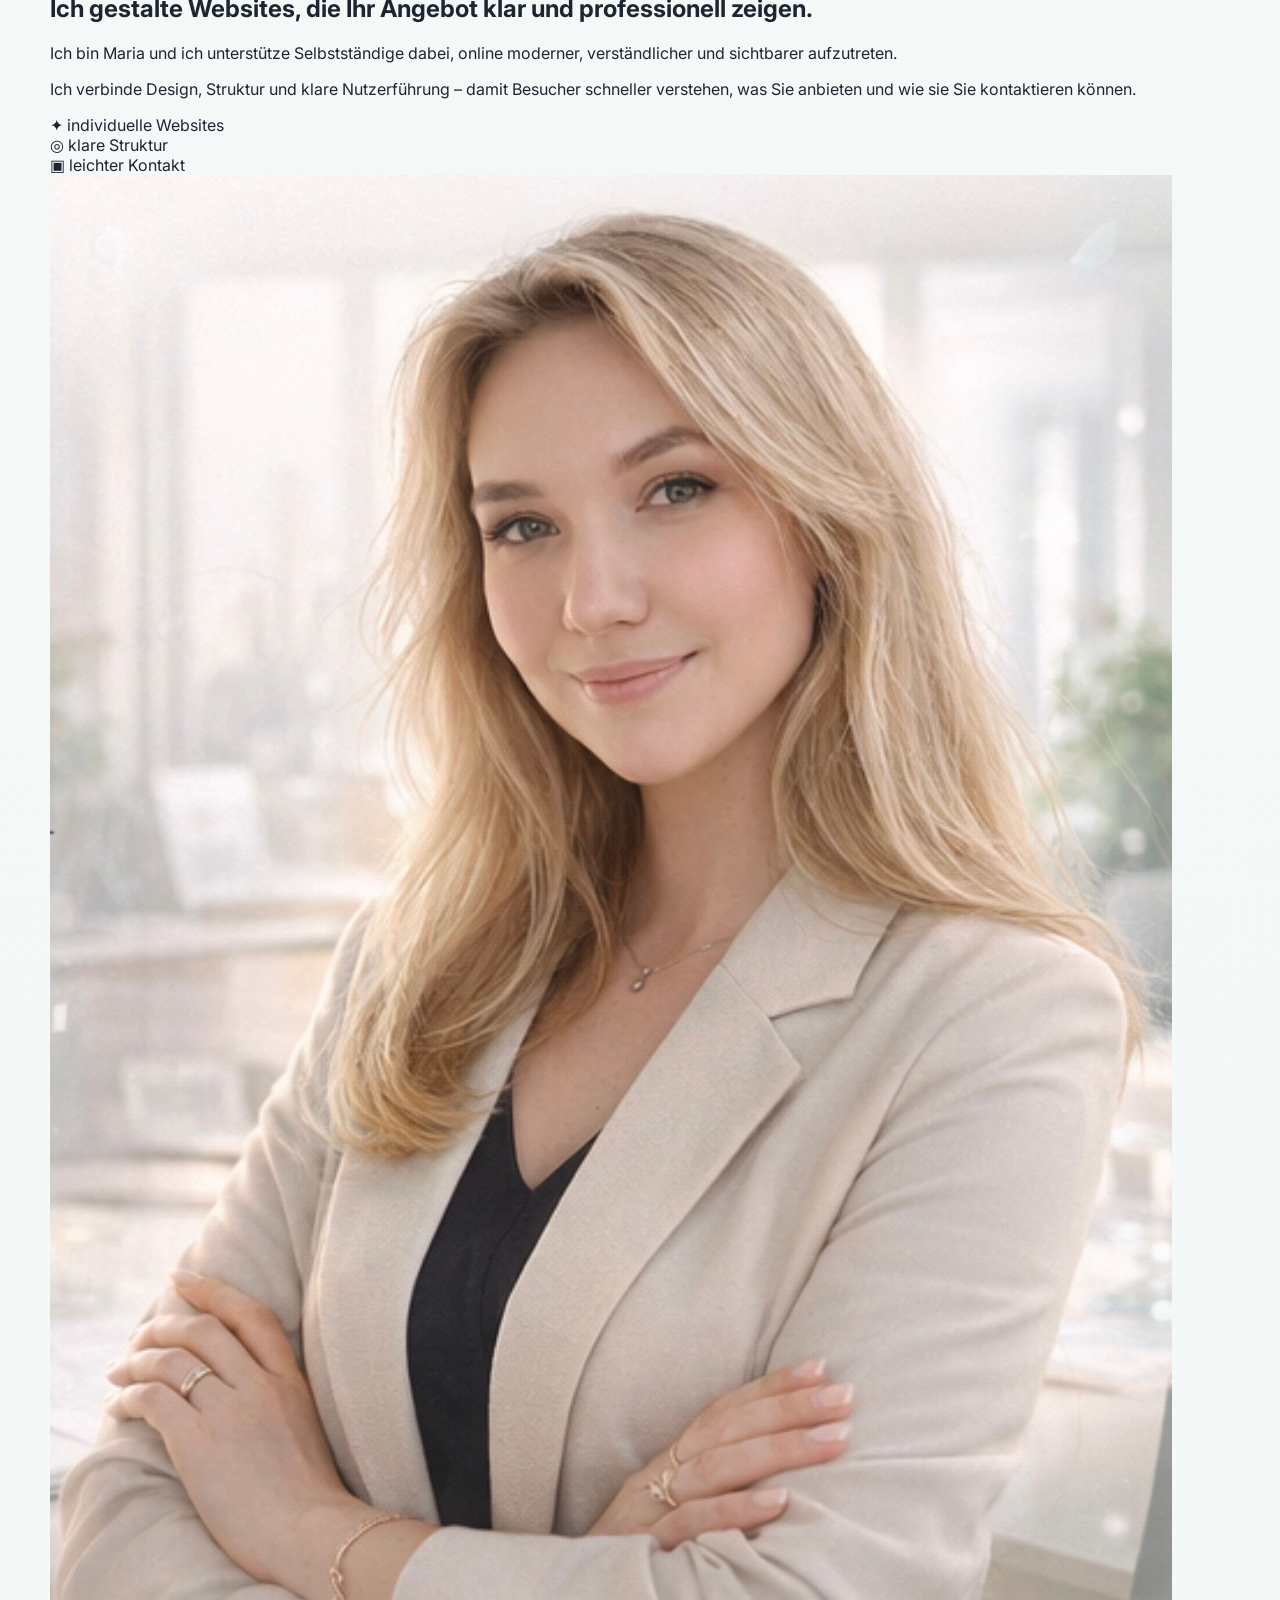
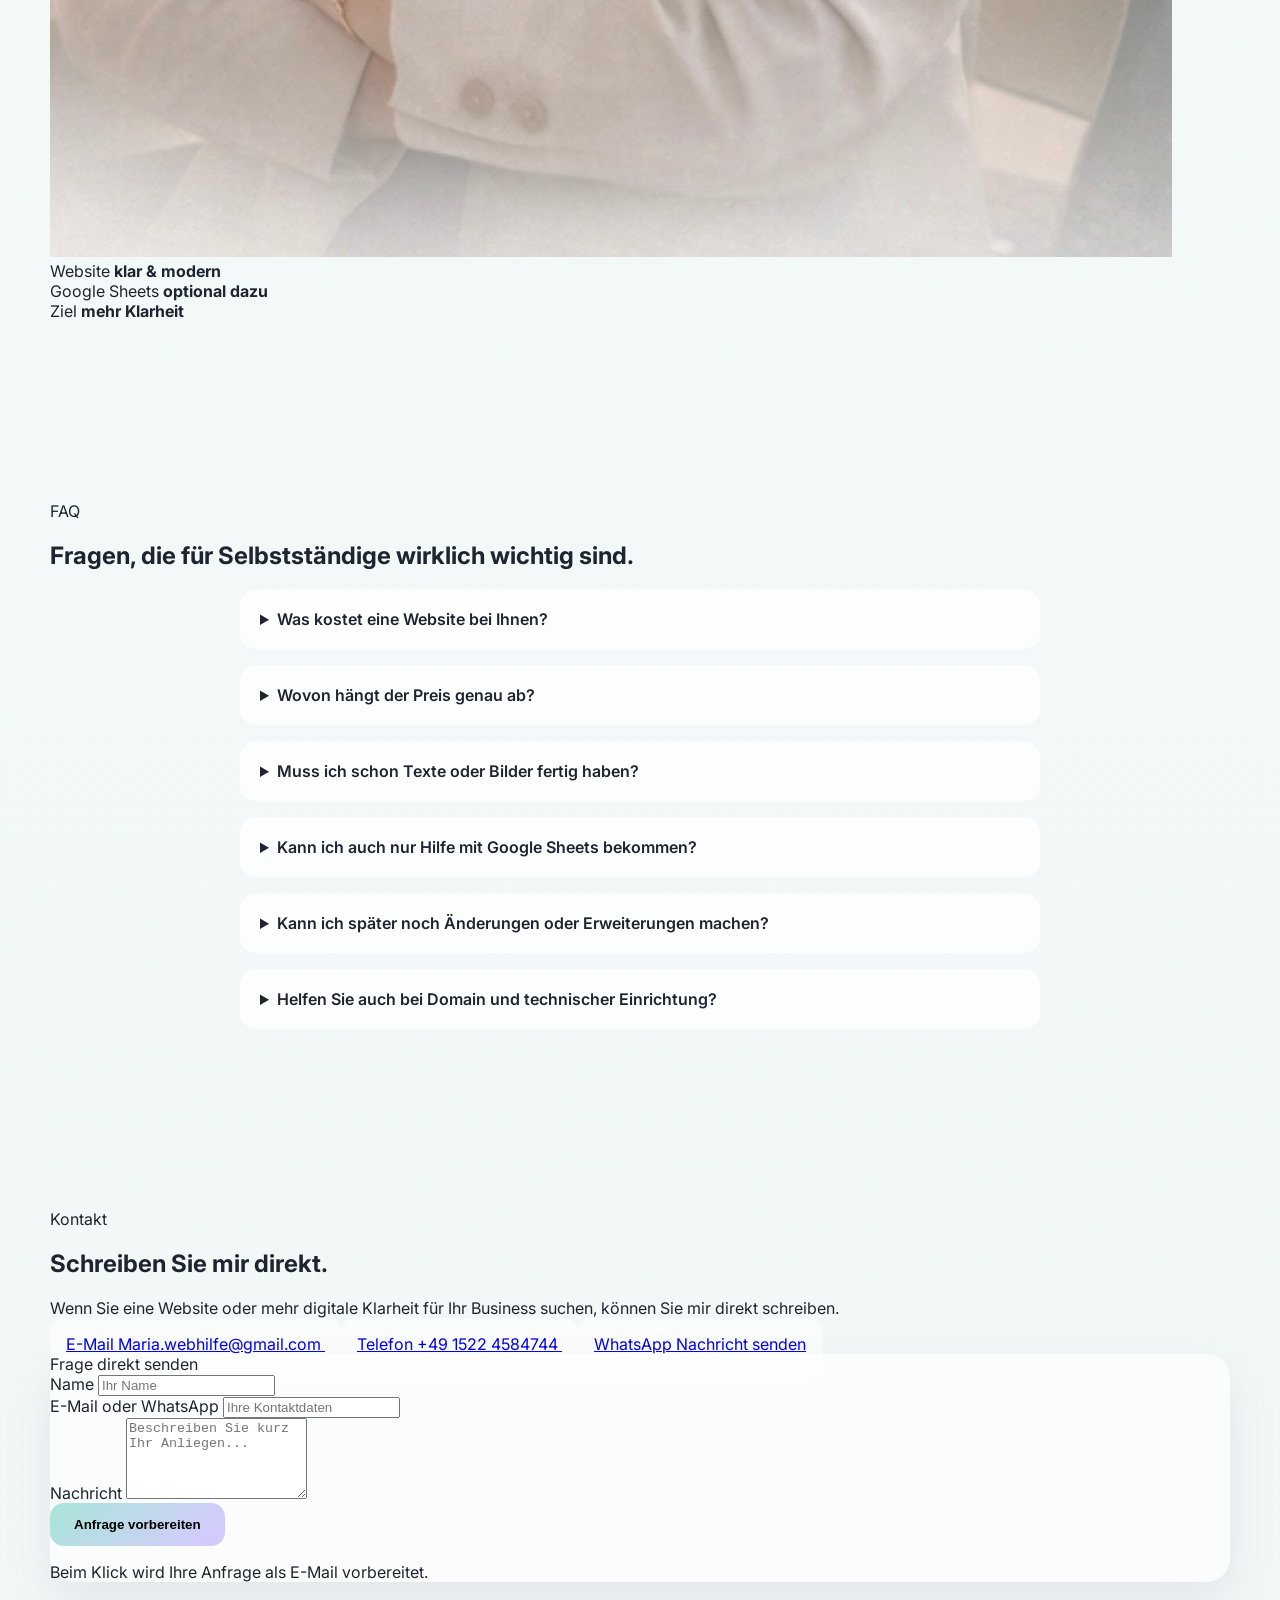
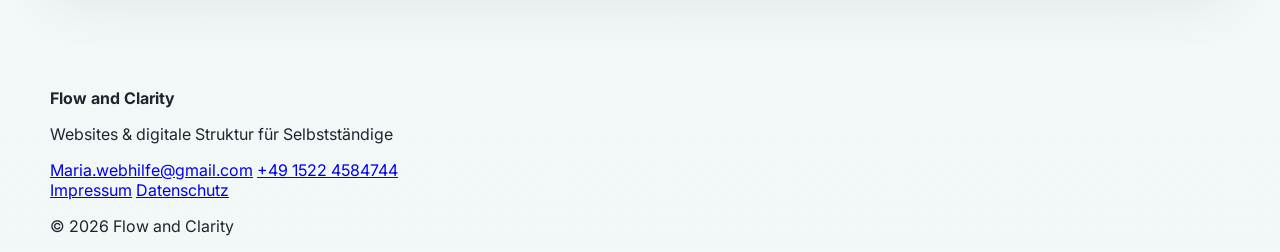
==== commit 5c80fc57: "refine site structure pricing faq and animations" ====
--- a/index.html
+++ b/index.html
@@ -3,263 +3,524 @@
 <head>
   <meta charset="UTF-8" />
   <meta name="viewport" content="width=device-width, initial-scale=1.0" />
-
-  <title>Flow and Clarity | Webseiten für Selbstständige</title>
-
-  <link href="https://fonts.googleapis.com/css2?family=Inter:wght@400;600;700;800&display=swap" rel="stylesheet">
+  <title>Flow and Clarity | Websites für Selbstständige</title>
+  <meta
+    name="description"
+    content="Flow and Clarity – moderne Websites für Selbstständige, kleine Businesses und lokale Dienstleistungen. Zusätzlich Hilfe mit Google Sheets und digitaler Struktur."
+  />
+  <link rel="preconnect" href="https://fonts.googleapis.com" />
+  <link rel="preconnect" href="https://fonts.gstatic.com" crossorigin />
+  <link
+    href="https://fonts.googleapis.com/css2?family=Inter:wght@400;500;600;700;800&display=swap"
+    rel="stylesheet"
+  />
   <link rel="stylesheet" href="style.css" />
 </head>
-
 <body>
-
-<!-- HEADER -->
-<header class="header">
-  <div class="container header__inner">
-    <div class="logo">Flow and Clarity</div>
-
-    <nav class="nav">
-      <a href="#services">Leistungen</a>
-      <a href="#portfolio">Portfolio</a>
-      <a href="#pricing">Preise</a>
-      <a href="#about">Über mich</a>
-      <a href="#contact">Kontakt</a>
-    </nav>
+  <!-- INTRO -->
+  <div class="intro" id="intro">
+    <div class="intro__bg"></div>
+    <div class="intro__content">
+      <p class="intro__label">Flow and Clarity</p>
+      <h1 class="intro__title" data-i18n="introTitle">Ich mache Ihren Wert sichtbar.</h1>
+    </div>
   </div>
-</header>
-
-<!-- HERO -->
-<section class="hero">
-
-  <div class="hero__bg">
-    <img src="images/hero-visual.png" alt="">
-    <div class="hero__overlay"></div>
+
+  <!-- BACKGROUND -->
+  <canvas id="bgCanvas" class="bg-canvas"></canvas>
+
+  <div class="site-bg">
+    <div class="glow glow--1"></div>
+    <div class="glow glow--2"></div>
+    <div class="glow glow--3"></div>
+    <div class="grid-overlay"></div>
   </div>
 
-  <div class="container hero__content">
-
-    <div class="hero__left">
-
-      <span class="hero__badge">
-        Webseiten für Selbstständige
-      </span>
-
-      <h1 class="hero__title">
-        Moderne Websites,<br>
-        die Ihr Business<br>
-        klar und professionell zeigen.
-      </h1>
-
-      <p class="hero__subtitle">
-        Für lokale Dienstleistungen, kleine Unternehmen und Selbstständige.
-      </p>
-
-      <div class="hero__buttons">
-        <a href="#contact" class="btn btn--primary">
-          Projekt anfragen
-        </a>
-
-        <a href="#portfolio" class="btn btn--ghost">
-          Arbeiten ansehen
-        </a>
-      </div>
-
+  <!-- WHATSAPP -->
+  <a
+    class="whatsapp-float"
+    href="https://wa.me/4915224584744"
+    target="_blank"
+    rel="noopener noreferrer"
+    aria-label="WhatsApp"
+  >
+    <span>WhatsApp</span>
+  </a>
+
+  <!-- HEADER -->
+  <header class="header" id="top">
+    <div class="container header__inner">
+      <a href="#top" class="logo">
+        <span class="logo__dot"></span>
+        <span class="logo__text">Flow and Clarity</span>
+      </a>
+
+      <nav class="nav" id="nav">
+        <a href="#services" data-i18n="navServices">Leistungen</a>
+        <a href="#portfolio" data-i18n="navPortfolio">Portfolio</a>
+        <a href="#pricing" data-i18n="navPricing">Preise</a>
+        <a href="#about" data-i18n="navAbout">Über mich</a>
+        <a href="#faq" data-i18n="navFaq">FAQ</a>
+        <a href="#contact" data-i18n="navContact">Kontakt</a>
+      </nav>
+
+      <div class="header__actions">
+        <div class="lang-switch">
+          <button class="lang-btn active" data-lang="de">DE</button>
+          <button class="lang-btn" data-lang="ru">RU</button>
+        </div>
+
+        <button class="menu-toggle" id="menuToggle" aria-label="Menu">
+          <span></span>
+          <span></span>
+        </button>
+      </div>
     </div>
-
-  </div>
-</section>
-
-<!-- SERVICES -->
-<section class="section" id="services">
-
-  <div class="container">
-
-    <h2 class="section-title">
-      Was ich für Sie mache
-    </h2>
-
-    <div class="cards">
-
-      <div class="card">
-        <div class="card__icon">🌐</div>
-        <h3>Webseiten</h3>
-        <p>Individuelle Websites, die Ihr Angebot klar zeigen.</p>
-      </div>
-
-      <div class="card">
-        <div class="card__icon">📱</div>
-        <h3>Mobile Optimierung</h3>
-        <p>Perfekt auf Handy & Desktop angepasst.</p>
-      </div>
-
-      <div class="card">
-        <div class="card__icon">🧠</div>
-        <h3>Struktur</h3>
-        <p>Ihre Inhalte werden verständlich und logisch aufgebaut.</p>
-      </div>
-
-      <div class="card">
-        <div class="card__icon">📊</div>
-        <h3>Google Sheets (optional)</h3>
-        <p>Zusätzliche Hilfe für Ordnung & Übersicht im Business.</p>
-      </div>
-
+  </header>
+
+  <main>
+    <!-- HERO -->
+    <section class="hero" id="hero">
+      <div class="hero__bg"></div>
+      <div class="hero__overlay"></div>
+
+      <div class="container hero__content">
+        <div class="hero__text reveal">
+          <div class="hero__eyebrow" data-i18n="heroEyebrow">
+            Websites ab 280 € für Selbstständige
+          </div>
+
+          <h1 class="hero__title" data-i18n="heroTitle">
+            Moderne Websites, die Ihr Business klar und professionell zeigen.
+          </h1>
+
+          <p class="hero__subtitle" data-i18n="heroSubtitle">
+            Für Selbstständige, lokale Dienstleistungen und kleine Businesses, die online vertrauensvoller und moderner wirken möchten.
+          </p>
+
+          <div class="hero__buttons">
+            <a href="#contact" class="btn btn--primary" data-i18n="heroBtn1">Projekt anfragen</a>
+            <a href="#portfolio" class="btn btn--secondary" data-i18n="heroBtn2">Arbeiten ansehen</a>
+          </div>
+
+          <div class="hero__badges">
+            <span data-i18n="heroBadge1">Webdesign</span>
+            <span data-i18n="heroBadge2">klare Struktur</span>
+            <span data-i18n="heroBadge3">Google Sheets optional</span>
+          </div>
+        </div>
+      </div>
+    </section>
+
+    <!-- QUICK TRUST -->
+    <section class="quick section">
+      <div class="container quick__grid">
+        <article class="quick-card reveal tilt-card">
+          <div class="quick-card__icon">↗</div>
+          <h3 data-i18n="quick1Title">Modern</h3>
+          <p data-i18n="quick1Text">Saubere Websites mit starkem ersten Eindruck.</p>
+        </article>
+
+        <article class="quick-card reveal tilt-card">
+          <div class="quick-card__icon">◎</div>
+          <h3 data-i18n="quick2Title">Verständlich</h3>
+          <p data-i18n="quick2Text">Ihr Angebot wird schneller verstanden.</p>
+        </article>
+
+        <article class="quick-card reveal tilt-card">
+          <div class="quick-card__icon">▣</div>
+          <h3 data-i18n="quick3Title">Strukturiert</h3>
+          <p data-i18n="quick3Text">Auch intern mehr Ordnung und Übersicht.</p>
+        </article>
+      </div>
+    </section>
+
+    <!-- SERVICES -->
+    <section class="services section" id="services">
+      <div class="container">
+        <div class="section-head reveal">
+          <span class="section-head__overline" data-i18n="servicesOverline">Leistungen</span>
+          <h2 class="section-head__title" data-i18n="servicesTitle">
+            Was Sie konkret bekommen.
+          </h2>
+        </div>
+
+        <div class="services__grid">
+          <article class="service-card reveal tilt-card">
+            <div class="service-card__icon">01</div>
+            <h3 data-i18n="service1Title">Website Erstellung</h3>
+            <p data-i18n="service1Text">
+              Individuelle Websites für Selbstständige und kleine Businesses – modern, klar und passend zu Ihrem Angebot.
+            </p>
+          </article>
+
+          <article class="service-card reveal tilt-card">
+            <div class="service-card__icon">02</div>
+            <h3 data-i18n="service2Title">Klare Nutzerführung</h3>
+            <p data-i18n="service2Text">
+              Struktur, Text und Aufbau so, dass Besucher schneller verstehen, was Sie anbieten.
+            </p>
+          </article>
+
+          <article class="service-card reveal tilt-card service-card--wide">
+            <div class="service-card__icon">03</div>
+            <h3 data-i18n="service3Title">Google Sheets Hilfe optional</h3>
+            <p data-i18n="service3Text">
+              Wenn Sie möchten, helfe ich zusätzlich mit übersichtlichen Tabellen und praktischer Struktur für den Alltag.
+            </p>
+            <div class="service-card__price" data-i18n="service3Price">ab 75 €</div>
+          </article>
+        </div>
+      </div>
+    </section>
+
+    <!-- PORTFOLIO -->
+    <section class="portfolio section" id="portfolio">
+      <div class="container">
+        <div class="section-head reveal">
+          <span class="section-head__overline" data-i18n="portfolioOverline">Portfolio</span>
+          <h2 class="section-head__title" data-i18n="portfolioTitle">
+            Beispiele meiner Arbeit.
+          </h2>
+        </div>
+
+        <div class="portfolio__grid">
+          <article class="portfolio-card reveal">
+            <div class="portfolio-card__top">
+              <div>
+                <span class="portfolio-card__tag">Automotive</span>
+                <h3>SAS PARTS</h3>
+              </div>
+            </div>
+
+            <p class="portfolio-card__text" data-i18n="portfolioSasText">
+              Klarer Aufbau, starke Wirkung und direkter Kontakt per WhatsApp.
+            </p>
+
+            <div class="portfolio-shots">
+              <div class="portfolio-shot">
+                <img src="images/sasparts-main.jpg" alt="SAS PARTS Startseite" />
+              </div>
+              <div class="portfolio-shot">
+                <img src="images/sasparts-second.jpg" alt="SAS PARTS weiterer Bereich" />
+              </div>
+            </div>
+          </article>
+
+          <article class="portfolio-card reveal reveal-delay">
+            <div class="portfolio-card__top">
+              <div>
+                <span class="portfolio-card__tag">Beauty</span>
+                <h3>Kristina Deibus</h3>
+              </div>
+            </div>
+
+            <p class="portfolio-card__text" data-i18n="portfolioKristinaText">
+              Feminin, elegant und vertrauensvoll – mit klarer Führung für Kundinnen.
+            </p>
+
+            <div class="portfolio-shots">
+              <div class="portfolio-shot">
+                <img src="images/kristina-main.jpg" alt="Kristina Deibus Startseite" />
+              </div>
+              <div class="portfolio-shot">
+                <img src="images/kristina-second.jpg" alt="Kristina Deibus weiterer Bereich" />
+              </div>
+            </div>
+          </article>
+        </div>
+      </div>
+    </section>
+
+    <!-- PRICING -->
+    <section class="pricing section" id="pricing">
+      <div class="container">
+        <div class="section-head reveal">
+          <span class="section-head__overline" data-i18n="pricingOverline">Preise</span>
+          <h2 class="section-head__title" data-i18n="pricingTitle">
+            Klare Preise ohne Verwirrung.
+          </h2>
+        </div>
+
+        <div class="pricing__grid">
+          <article class="price-card reveal">
+            <div class="price-card__top">
+              <span class="price-card__tag" data-i18n="websiteTag">Website</span>
+              <h3 data-i18n="websiteTitle">ab 280 €</h3>
+              <div class="price-card__price-note-wrap">
+                <span class="price-note" data-i18n="websitePriceNote">einmalige Zahlung</span>
+                <span class="price-extra" data-i18n="websiteExtra">Preis abhängig von Umfang und Funktion</span>
+              </div>
+            </div>
+
+            <p class="price-card__text" data-i18n="websiteText">
+              Für Selbstständige und kleine Businesses, die online professionell und modern auftreten möchten.
+            </p>
+
+            <ul class="price-card__list">
+              <li data-i18n="websiteList1">individuelles Design</li>
+              <li data-i18n="websiteList2">mobile & Desktop Optimierung</li>
+              <li data-i18n="websiteList3">klare Struktur & Nutzerführung</li>
+              <li data-i18n="websiteList4">Kontakt / WhatsApp Integration</li>
+              <li data-i18n="websiteList5">moderne visuelle Darstellung</li>
+            </ul>
+
+            <a href="#contact" class="btn btn--primary btn--full" data-i18n="websiteBtn">
+              Website anfragen
+            </a>
+          </article>
+
+          <article class="price-card reveal reveal-delay">
+            <div class="price-card__top">
+              <span class="price-card__tag" data-i18n="sheetsTag">Google Sheets</span>
+              <h3 data-i18n="sheetsTitle">ab 75 €</h3>
+              <div class="price-card__price-note-wrap">
+                <span class="price-note" data-i18n="sheetsPriceNote">je nach Aufwand</span>
+                <span class="price-extra" data-i18n="sheetsExtra">Preis abhängig vom Umfang</span>
+              </div>
+            </div>
+
+            <p class="price-card__text" data-i18n="sheetsText">
+              Struktur und Ordnung für Tabellen, Prozesse, Kundenübersicht oder den Arbeitsalltag.
+            </p>
+
+            <ul class="price-card__list">
+              <li data-i18n="sheetsList1">klare Tabellenstruktur</li>
+              <li data-i18n="sheetsList2">individuelle Lösungen</li>
+              <li data-i18n="sheetsList3">Übersicht für Ihren Alltag</li>
+              <li data-i18n="sheetsList4">einfach und verständlich aufgebaut</li>
+            </ul>
+
+            <a href="#contact" class="btn btn--secondary btn--full" data-i18n="sheetsBtn">
+              Hilfe anfragen
+            </a>
+          </article>
+        </div>
+      </div>
+    </section>
+
+    <!-- ABOUT -->
+    <section class="about section" id="about">
+      <div class="container about__grid">
+        <div class="about__content reveal">
+          <div class="section-head section-head--left">
+            <span class="section-head__overline" data-i18n="aboutOverline">Über mich</span>
+            <h2 class="section-head__title" data-i18n="aboutTitle">
+              Ich gestalte Websites, die Ihr Angebot klar und professionell zeigen.
+            </h2>
+          </div>
+
+          <p class="about__lead" data-i18n="aboutLead">
+            Ich bin Maria und ich unterstütze Selbstständige dabei, online moderner, verständlicher und sichtbarer aufzutreten.
+          </p>
+
+          <p data-i18n="aboutText1">
+            Ich verbinde Design, Struktur und klare Nutzerführung – damit Besucher schneller verstehen, was Sie anbieten und wie sie Sie kontaktieren können.
+          </p>
+
+          <div class="about-service-strip">
+            <div class="about-service-strip__item">
+              <span class="about-service-strip__icon">✦</span>
+              <span data-i18n="aboutStrip1">individuelle Websites</span>
+            </div>
+
+            <div class="about-service-strip__item">
+              <span class="about-service-strip__icon">◎</span>
+              <span data-i18n="aboutStrip2">klare Struktur</span>
+            </div>
+
+            <div class="about-service-strip__item">
+              <span class="about-service-strip__icon">▣</span>
+              <span data-i18n="aboutStrip3">leichter Kontakt</span>
+            </div>
+          </div>
+        </div>
+
+        <div class="about__visual reveal reveal-delay">
+          <div class="about-photo-wrap">
+            <div class="about-photo-glow"></div>
+            <div class="about-photo">
+              <img src="images/maria-business.png" alt="Maria - Webdesign & Struktur" />
+            </div>
+
+            <div class="about-floating-card about-floating-card--1">
+              <span class="about-floating-card__label" data-i18n="aboutFloat1Label">Website</span>
+              <strong data-i18n="aboutFloat1Value">klar & modern</strong>
+            </div>
+
+            <div class="about-floating-card about-floating-card--2">
+              <span class="about-floating-card__label" data-i18n="aboutFloat2Label">Google Sheets</span>
+              <strong data-i18n="aboutFloat2Value">optional dazu</strong>
+            </div>
+
+            <div class="about-floating-card about-floating-card--3">
+              <span class="about-floating-card__label" data-i18n="aboutFloat3Label">Ziel</span>
+              <strong data-i18n="aboutFloat3Value">mehr Klarheit</strong>
+            </div>
+          </div>
+        </div>
+      </div>
+    </section>
+
+    <!-- FAQ -->
+    <section class="faq section" id="faq">
+      <div class="container">
+        <div class="section-head reveal">
+          <span class="section-head__overline" data-i18n="faqOverline">FAQ</span>
+          <h2 class="section-head__title" data-i18n="faqTitle">
+            Fragen, die für Selbstständige wirklich wichtig sind.
+          </h2>
+        </div>
+
+        <div class="faq__list">
+          <details class="faq-item reveal">
+            <summary data-i18n="faq1Q">Was kostet eine Website bei Ihnen?</summary>
+            <p data-i18n="faq1A">
+              Eine einfache Website startet ab 280 €. Der endgültige Preis hängt vom Umfang, der Struktur, zusätzlichen Funktionen und dem gewünschten Aufbau ab.
+            </p>
+          </details>
+
+          <details class="faq-item reveal">
+            <summary data-i18n="faq2Q">Wovon hängt der Preis genau ab?</summary>
+            <p data-i18n="faq2A">
+              Der Preis hängt von der Komplexität der Website, den gewünschten Funktionen, der Anzahl der Bereiche, der Domain-Anbindung und dem individuellen Aufwand ab.
+            </p>
+          </details>
+
+          <details class="faq-item reveal">
+            <summary data-i18n="faq3Q">Muss ich schon Texte oder Bilder fertig haben?</summary>
+            <p data-i18n="faq3A">
+              Nein. Wenn nötig, kann ich Ihnen helfen, die Struktur klarer aufzubauen und Inhalte sinnvoll zu ordnen.
+            </p>
+          </details>
+
+          <details class="faq-item reveal">
+            <summary data-i18n="faq4Q">Kann ich auch nur Hilfe mit Google Sheets bekommen?</summary>
+            <p data-i18n="faq4A">
+              Ja. Google Sheets Unterstützung beginnt ab 75 € und kann unabhängig von einer Website angefragt werden.
+            </p>
+          </details>
+
+          <details class="faq-item reveal">
+            <summary data-i18n="faq5Q">Kann ich später noch Änderungen oder Erweiterungen machen?</summary>
+            <p data-i18n="faq5A">
+              Ja. Eine Website kann später erweitert, angepasst und weiterentwickelt werden – je nachdem, wie Ihr Business wächst.
+            </p>
+          </details>
+
+          <details class="faq-item reveal">
+            <summary data-i18n="faq6Q">Helfen Sie auch bei Domain und technischer Einrichtung?</summary>
+            <p data-i18n="faq6A">
+              Ja. Je nach Projekt kann ich auch bei der Domain-Anbindung und der grundlegenden technischen Einrichtung helfen.
+            </p>
+          </details>
+        </div>
+      </div>
+    </section>
+
+    <!-- CONTACT -->
+    <section class="contact section" id="contact">
+      <div class="container contact__grid">
+        <div class="contact__info reveal">
+          <div class="section-head section-head--left">
+            <span class="section-head__overline" data-i18n="contactOverline">Kontakt</span>
+            <h2 class="section-head__title" data-i18n="contactTitle">
+              Schreiben Sie mir direkt.
+            </h2>
+          </div>
+
+          <p class="contact__text" data-i18n="contactText">
+            Wenn Sie eine Website oder mehr digitale Klarheit für Ihr Business suchen, können Sie mir direkt schreiben.
+          </p>
+
+          <div class="contact-list">
+            <a href="mailto:Maria.webhilfe@gmail.com" class="contact-item">
+              <span class="contact-item__label" data-i18n="contactMailLabel">E-Mail</span>
+              <span class="contact-item__value">Maria.webhilfe@gmail.com</span>
+            </a>
+
+            <a href="tel:+4915224584744" class="contact-item">
+              <span class="contact-item__label" data-i18n="contactPhoneLabel">Telefon</span>
+              <span class="contact-item__value">+49 1522 4584744</span>
+            </a>
+
+            <a href="https://wa.me/4915224584744" target="_blank" rel="noopener noreferrer" class="contact-item">
+              <span class="contact-item__label">WhatsApp</span>
+              <span class="contact-item__value" data-i18n="contactWhatsappValue">Nachricht senden</span>
+            </a>
+          </div>
+        </div>
+
+        <div class="contact__form reveal reveal-delay">
+          <div class="chat-box">
+            <div class="chat-box__top">
+              <span class="chat-dot"></span>
+              <span data-i18n="chatTitle">Frage direkt senden</span>
+            </div>
+
+            <form class="form" id="contactForm">
+              <div class="form-group">
+                <label for="name" data-i18n="formName">Name</label>
+                <input type="text" id="name" name="name" placeholder="Ihr Name" />
+              </div>
+
+              <div class="form-group">
+                <label for="email" data-i18n="formEmail">E-Mail oder WhatsApp</label>
+                <input type="text" id="email" name="email" placeholder="Ihre Kontaktdaten" />
+              </div>
+
+              <div class="form-group">
+                <label for="message" data-i18n="formMessage">Nachricht</label>
+                <textarea
+                  id="message"
+                  name="message"
+                  rows="5"
+                  placeholder="Beschreiben Sie kurz Ihr Anliegen..."
+                ></textarea>
+              </div>
+
+              <button type="submit" class="btn btn--primary btn--full" data-i18n="formBtn">
+                Anfrage vorbereiten
+              </button>
+            </form>
+
+            <p class="form-note" data-i18n="formNote">
+              Beim Klick wird Ihre Anfrage als E-Mail vorbereitet.
+            </p>
+          </div>
+        </div>
+      </div>
+    </section>
+  </main>
+
+  <!-- FOOTER -->
+  <footer class="footer footer--rich">
+    <div class="container footer__top">
+      <div class="footer-brand">
+        <div class="footer-brand__mark">
+          <span></span>
+        </div>
+        <div>
+          <strong>Flow and Clarity</strong>
+          <p data-i18n="footerText">Websites & digitale Struktur für Selbstständige</p>
+        </div>
+      </div>
+
+      <div class="footer__cta">
+        <a href="mailto:Maria.webhilfe@gmail.com">Maria.webhilfe@gmail.com</a>
+        <a href="tel:+4915224584744">+49 1522 4584744</a>
+      </div>
     </div>
 
-  </div>
-</section>
-
-<!-- PORTFOLIO -->
-<section class="section" id="portfolio">
-
-  <div class="container">
-
-    <h2 class="section-title">
-      Beispiele
-    </h2>
-
-    <div class="portfolio">
-
-      <div class="portfolio-item">
-        <img src="images/sas-1.jpg">
-        <img src="images/sas-2.jpg">
-        <h3>SAS PARTS</h3>
-      </div>
-
-      <div class="portfolio-item">
-        <img src="images/kristina-1.jpg">
-        <img src="images/kristina-2.jpg">
-        <h3>Kristina Deibus</h3>
-      </div>
-
+    <div class="container footer__bottom">
+      <div class="footer__legal">
+        <a href="impressum.html">Impressum</a>
+        <a href="datenschutz.html">Datenschutz</a>
+      </div>
+      <p class="footer__copy">© 2026 Flow and Clarity</p>
     </div>
-
-  </div>
-</section>
-
-<!-- PRICING -->
-<section class="section" id="pricing">
-
-  <div class="container">
-
-    <h2 class="section-title">
-      Preise
-    </h2>
-
-    <div class="pricing">
-
-      <!-- STARTER -->
-      <div class="price-card">
-
-        <span class="price-badge">Starter</span>
-
-        <h3>ab 280 €</h3>
-
-        <p>
-          Für kleine Businesses, die schnell online gehen wollen.
-        </p>
-
-        <ul>
-          <li>1 Landing Page</li>
-          <li>Individuelles Design</li>
-          <li>Mobile Optimierung</li>
-          <li>WhatsApp Kontakt</li>
-        </ul>
-
-        <a href="#contact" class="btn btn--soft">
-          Paket anfragen
-        </a>
-
-      </div>
-
-      <!-- BUSINESS -->
-      <div class="price-card price-card--big">
-
-        <span class="price-badge">Business</span>
-
-        <h3>ab 490 €</h3>
-
-        <p>
-          Für Selbstständige, die professionell auftreten wollen.
-        </p>
-
-        <ul>
-          <li>Mehrere Sektionen</li>
-          <li>Stärkere Wirkung</li>
-          <li>FAQ + Struktur</li>
-          <li>Design + Beratung</li>
-        </ul>
-
-        <a href="#contact" class="btn btn--primary">
-          Business anfragen
-        </a>
-
-      </div>
-
-    </div>
-
-  </div>
-</section>
-
-<!-- ABOUT -->
-<section class="section" id="about">
-
-  <div class="container about">
-
-    <div class="about__text">
-      <h2>Über mich</h2>
-
-      <p>
-        Ich entwickle Webseiten für Selbstständige und kleine Businesses.
-      </p>
-
-      <p>
-        Mein Fokus ist nicht nur Design, sondern Wirkung:
-        dass Kunden sofort verstehen, was Sie anbieten.
-      </p>
-    </div>
-
-    <div class="about__img">
-      <img src="images/maria.png">
-    </div>
-
-  </div>
-
-</section>
-
-<!-- CONTACT -->
-<section class="section" id="contact">
-
-  <div class="container contact">
-
-    <h2>Kontakt</h2>
-
-    <p>Schreiben Sie mir direkt:</p>
-
-    <a href="mailto:Maria.webhilfe@gmail.com" class="btn btn--primary">
-      E-Mail senden
-    </a>
-
-    <a href="https://wa.me/4915224584744" class="btn btn--soft">
-      WhatsApp
-    </a>
-
-  </div>
-
-</section>
-
-<!-- FOOTER -->
-<footer class="footer">
-  <div class="container">
-
-    <p>© Flow and Clarity</p>
-
-    <div class="footer-links">
-      <a href="#">Impressum</a>
-      <a href="#">Datenschutz</a>
-    </div>
-
-  </div>
-</footer>
-
+  </footer>
+
+  <script src="script.js"></script>
 </body>
 </html>
--- a/style.css
+++ b/style.css
@@ -1,862 +1,254 @@
+/* ================= ROOT ================= */
 :root {
-  --bg: #f5faf9;
-  --surface: rgba(255, 255, 255, 0.72);
-  --surface-strong: rgba(255, 255, 255, 0.86);
-  --text: #18202a;
-  --muted: #61707e;
-  --line: rgba(60, 82, 90, 0.12);
-  --mint: #b8eee2;
-  --mint-strong: #8edccb;
-  --violet: #ddd0ff;
-  --violet-strong: #c1a9ff;
-  --shadow: 0 18px 45px rgba(118, 128, 164, 0.12);
-  --shadow-strong: 0 28px 68px rgba(132, 144, 190, 0.16);
-  --radius-xl: 30px;
-  --radius-lg: 22px;
-  --radius-md: 16px;
-  --container: 1180px;
+  --bg: #f6fbfa;
+  --surface: rgba(255, 255, 255, 0.68);
+  --text: #1f2530;
+  --muted: #5f6877;
+
+  --mint: #a8e6d8;
+  --violet: #d8c8ff;
+
+  --shadow: 0 20px 50px rgba(103, 110, 144, 0.12);
+  --shadow-strong: 0 28px 70px rgba(150, 158, 208, 0.16);
+
+  --radius: 24px;
   --transition: 0.35s ease;
 }
 
+/* ================= BASE ================= */
 * {
   box-sizing: border-box;
-}
-
-html {
-  scroll-behavior: smooth;
 }
 
 body {
   margin: 0;
   font-family: "Inter", sans-serif;
   color: var(--text);
-  background:
-    radial-gradient(circle at top left, rgba(184, 238, 226, 0.28), transparent 28%),
-    radial-gradient(circle at top right, rgba(221, 208, 255, 0.24), transparent 28%),
-    linear-gradient(180deg, #f9fcfc 0%, #f1f8f6 100%);
+  background: linear-gradient(180deg, #f9fcfc, #f2f8f7);
   overflow-x: hidden;
 }
 
-a {
-  color: inherit;
-  text-decoration: none;
-}
-
-img {
-  display: block;
-  max-width: 100%;
-}
-
-button,
-input,
-textarea {
-  font: inherit;
-}
-
 .container {
-  width: min(100% - 32px, var(--container));
+  width: min(100% - 32px, 1180px);
   margin: 0 auto;
 }
 
-/* HEADER */
-.header {
-  position: sticky;
-  top: 0;
-  z-index: 1000;
-  padding: 18px 0;
-  background: rgba(245, 250, 249, 0.72);
-  backdrop-filter: blur(18px);
-  border-bottom: 1px solid rgba(80, 93, 103, 0.08);
-}
-
-.header__inner {
-  display: flex;
-  align-items: center;
-  justify-content: space-between;
-  gap: 24px;
-}
-
-.logo {
-  font-weight: 800;
-  font-size: 1.02rem;
-  letter-spacing: -0.03em;
-  position: relative;
-  padding-left: 20px;
-}
-
-.logo::before {
-  content: "";
-  position: absolute;
-  left: 0;
-  top: 50%;
-  width: 10px;
-  height: 10px;
+.section {
+  padding: 90px 0;
+}
+
+/* ================= BACKGROUND ================= */
+.site-bg {
+  position: fixed;
+  inset: 0;
+  z-index: 0;
+}
+
+.glow {
+  position: absolute;
   border-radius: 50%;
-  transform: translateY(-50%);
-  background: linear-gradient(135deg, var(--mint-strong), var(--violet-strong));
-  box-shadow: 0 0 0 8px rgba(184, 238, 226, 0.12);
-}
-
-.nav {
-  display: flex;
-  align-items: center;
-  gap: 28px;
-}
-
-.nav a {
-  position: relative;
-  color: var(--muted);
-  font-weight: 500;
-  transition: var(--transition);
-}
-
-.nav a:hover {
-  color: var(--text);
-}
-
-.nav a::after {
-  content: "";
-  position: absolute;
-  left: 0;
-  bottom: -7px;
-  width: 0;
-  height: 2px;
-  background: linear-gradient(90deg, var(--mint-strong), var(--violet-strong));
-  transition: width var(--transition);
-}
-
-.nav a:hover::after {
-  width: 100%;
-}
-
-/* HERO */
+  filter: blur(100px);
+  opacity: 0.7;
+  animation: floatGlow 12s ease-in-out infinite alternate;
+}
+
+.glow--1 {
+  width: 350px;
+  height: 350px;
+  background: rgba(168, 230, 216, 0.3);
+  top: 10%;
+  left: -50px;
+}
+
+.glow--2 {
+  width: 400px;
+  height: 400px;
+  background: rgba(216, 200, 255, 0.3);
+  right: -80px;
+  top: 20%;
+}
+
+.glow--3 {
+  width: 300px;
+  height: 300px;
+  background: rgba(180, 200, 255, 0.2);
+  bottom: 10%;
+  left: 40%;
+}
+
+.grid-overlay {
+  position: absolute;
+  inset: 0;
+  background-image:
+    linear-gradient(rgba(90, 105, 120, 0.08) 1px, transparent 1px),
+    linear-gradient(90deg, rgba(90, 105, 120, 0.08) 1px, transparent 1px);
+  background-size: 42px 42px;
+  opacity: 0.6;
+}
+
+/* ================= INTRO ================= */
+.intro {
+  position: fixed;
+  inset: 0;
+  z-index: 9999;
+  display: grid;
+  place-items: center;
+  background: rgba(245, 251, 250, 0.9);
+  backdrop-filter: blur(20px);
+  transition: 0.8s;
+}
+
+.intro.hide {
+  opacity: 0;
+  visibility: hidden;
+}
+
+/* ================= HERO ================= */
 .hero {
   position: relative;
   min-height: 100vh;
   display: flex;
   align-items: center;
-  overflow: hidden;
-  color: #fff;
+  color: white;
 }
 
 .hero__bg {
   position: absolute;
   inset: 0;
-}
-
-.hero__bg img {
-  width: 100%;
-  height: 100%;
-  object-fit: cover;
-  transform: scale(1.05);
-  filter: saturate(0.95) contrast(1.02);
+  background: url("images/hero-bg.jpg") center/cover;
 }
 
 .hero__overlay {
   position: absolute;
   inset: 0;
-  background:
-    linear-gradient(90deg, rgba(16, 23, 29, 0.76) 0%, rgba(16, 23, 29, 0.58) 38%, rgba(16, 23, 29, 0.34) 100%),
-    radial-gradient(circle at 78% 25%, rgba(184, 238, 226, 0.12), transparent 22%),
-    radial-gradient(circle at 84% 35%, rgba(221, 208, 255, 0.14), transparent 28%);
-}
-
-.hero__content {
+  background: linear-gradient(90deg, rgba(0,0,0,0.7), rgba(0,0,0,0.3));
+}
+
+.hero__text {
   position: relative;
   z-index: 2;
-  width: 100%;
-}
-
-.hero__left {
-  max-width: 780px;
-  padding: 120px 0 90px 18px;
-}
-
-.hero__badge {
-  display: inline-flex;
-  align-items: center;
-  padding: 10px 16px;
-  border-radius: 999px;
-  margin-bottom: 22px;
-  background: rgba(255, 255, 255, 0.14);
-  border: 1px solid rgba(255, 255, 255, 0.18);
-  backdrop-filter: blur(12px);
-  font-size: 0.9rem;
-  font-weight: 600;
-  box-shadow: 0 16px 30px rgba(0, 0, 0, 0.08);
+  max-width: 700px;
 }
 
 .hero__title {
-  margin: 0 0 18px;
-  font-size: clamp(3rem, 6vw, 5.8rem);
-  line-height: 0.94;
-  letter-spacing: -0.065em;
-  max-width: 820px;
-  text-shadow: 0 10px 28px rgba(0, 0, 0, 0.18);
+  font-size: clamp(2.8rem, 6vw, 5rem);
+  line-height: 1;
+  margin-bottom: 20px;
 }
 
 .hero__subtitle {
-  margin: 0;
-  max-width: 620px;
-  font-size: 1.14rem;
-  line-height: 1.7;
-  color: rgba(255, 255, 255, 0.9);
-}
-
-.hero__buttons {
-  display: flex;
-  flex-wrap: wrap;
-  gap: 14px;
-  margin-top: 30px;
-}
-
-.hero__buttons .btn {
-  min-width: 185px;
-}
-
-.hero__buttons .btn--ghost {
-  color: #fff;
-}
-
-.hero__badges {
-  display: flex;
-  flex-wrap: wrap;
-  gap: 10px;
-  margin-top: 28px;
-}
-
-.hero__badges span {
-  display: inline-flex;
-  align-items: center;
-  padding: 10px 14px;
-  border-radius: 999px;
-  background: rgba(255, 255, 255, 0.12);
-  border: 1px solid rgba(255, 255, 255, 0.16);
-  backdrop-filter: blur(12px);
-  color: rgba(255, 255, 255, 0.96);
-  font-size: 0.92rem;
-  font-weight: 500;
-  box-shadow: 0 12px 24px rgba(0, 0, 0, 0.08);
-  animation: floatSmall 6s ease-in-out infinite;
-}
-
-.hero__badges span:nth-child(2) {
-  animation-delay: 1s;
-}
-
-.hero__badges span:nth-child(3) {
-  animation-delay: 2s;
-}
-
-/* SECTION */
-.section {
-  padding: 92px 0;
-}
-
-.section-title {
-  margin: 0 0 34px;
-  font-size: clamp(2rem, 4vw, 3rem);
-  line-height: 1.04;
-  letter-spacing: -0.04em;
-  text-align: center;
-}
-
-/* BUTTONS */
-.btn {
-  display: inline-flex;
-  justify-content: center;
-  align-items: center;
-  min-height: 56px;
-  padding: 0 24px;
-  border-radius: 16px;
-  border: 1px solid transparent;
-  font-weight: 700;
-  transition:
-    transform var(--transition),
-    box-shadow var(--transition),
-    background var(--transition),
-    border-color var(--transition);
-  cursor: pointer;
-  position: relative;
-  overflow: hidden;
-}
-
-.btn:hover {
-  transform: translateY(-2px);
-}
-
-.btn::before {
-  content: "";
-  position: absolute;
-  inset: 0;
-  background: linear-gradient(110deg, transparent 20%, rgba(255,255,255,0.35) 50%, transparent 80%);
-  transform: translateX(-120%);
-  transition: transform 0.8s ease;
-}
-
-.btn:hover::before {
-  transform: translateX(120%);
-}
-
-.btn--primary {
-  color: var(--text);
-  background: linear-gradient(135deg, var(--mint), var(--violet));
-  box-shadow: 0 18px 34px rgba(155, 165, 228, 0.22);
-}
-
-.btn--ghost {
-  color: #fff;
-  background: rgba(255, 255, 255, 0.1);
-  border-color: rgba(255, 255, 255, 0.18);
-  backdrop-filter: blur(12px);
-}
-
-.btn--soft {
-  color: var(--text);
-  background: linear-gradient(135deg, rgba(184, 238, 226, 0.58), rgba(221, 208, 255, 0.54));
-  border-color: rgba(255, 255, 255, 0.55);
-  box-shadow: 0 14px 28px rgba(155, 165, 228, 0.14);
-}
-
-/* CARDS */
-.cards,
-.services__grid,
-.pricing,
-.portfolio {
-  display: grid;
-  gap: 22px;
-}
-
-.cards {
-  grid-template-columns: repeat(4, 1fr);
-}
-
-.card,
+  color: rgba(255,255,255,0.9);
+}
+
+/* ================= CARDS ================= */
+.quick-card,
 .service-card,
 .price-card,
-.portfolio-item {
-  position: relative;
-  overflow: hidden;
+.portfolio-card,
+.chat-box {
   background: var(--surface);
-  border: 1px solid rgba(255, 255, 255, 0.58);
   backdrop-filter: blur(14px);
+  border-radius: var(--radius);
   box-shadow: var(--shadow);
-  border-radius: var(--radius-xl);
-  transition:
-    transform var(--transition),
-    box-shadow var(--transition),
-    border-color var(--transition);
-}
-
-.card:hover,
+  transition: var(--transition);
+}
+
+.quick-card:hover,
 .service-card:hover,
 .price-card:hover,
-.portfolio-item:hover {
+.portfolio-card:hover {
   transform: translateY(-5px);
   box-shadow: var(--shadow-strong);
-  border-color: rgba(142, 220, 203, 0.35);
-}
-
-.card {
-  padding: 28px;
-}
-
-.card::after {
-  content: "";
-  position: absolute;
-  inset: auto -36px -36px auto;
-  width: 120px;
-  height: 120px;
-  border-radius: 50%;
-  background: radial-gradient(circle, rgba(221, 208, 255, 0.24), transparent 70%);
-}
-
-.card__icon,
-.service-card__icon {
-  width: 54px;
-  height: 54px;
-  border-radius: 16px;
+}
+
+/* ================= BUTTONS ================= */
+.btn {
+  padding: 14px 24px;
+  border-radius: 14px;
+  font-weight: 700;
+  cursor: pointer;
+  border: none;
+}
+
+.btn--primary {
+  background: linear-gradient(135deg, var(--mint), var(--violet));
+}
+
+.btn--secondary {
+  background: rgba(255,255,255,0.1);
+  color: white;
+}
+
+/* ================= PORTFOLIO ================= */
+.portfolio-shots {
   display: grid;
-  place-items: center;
-  margin-bottom: 16px;
-  font-size: 1.25rem;
-  background: linear-gradient(135deg, rgba(184, 238, 226, 0.62), rgba(221, 208, 255, 0.62));
-  box-shadow: inset 0 1px 0 rgba(255,255,255,0.6);
-}
-
-.card h3,
-.service-card h3,
-.price-card h3,
-.portfolio-item h3,
-.about h2,
-.contact h2 {
-  margin: 0 0 12px;
-  font-size: 1.35rem;
-  letter-spacing: -0.03em;
-}
-
-.card p,
-.service-card p,
-.price-card p,
-.portfolio-item p,
-.about p,
-.contact p {
-  margin: 0;
-  color: var(--muted);
-  line-height: 1.72;
-}
-
-/* SERVICES */
-.services__grid {
-  grid-template-columns: repeat(2, 1fr);
-}
-
-.service-card {
-  padding: 30px;
-}
-
-.service-card::before {
-  content: "";
-  position: absolute;
-  inset: auto -40px -40px auto;
-  width: 145px;
-  height: 145px;
-  border-radius: 50%;
-  background: radial-gradient(circle, rgba(221, 208, 255, 0.26), transparent 65%);
-}
-
-.service-card--wide {
-  grid-column: 1 / -1;
-}
-
-.service-card__price {
-  display: inline-flex;
-  margin-top: 18px;
-  padding: 10px 14px;
-  border-radius: 999px;
-  background: rgba(184, 238, 226, 0.22);
-  border: 1px solid rgba(142, 220, 203, 0.28);
-  color: #355c57;
-  font-weight: 700;
-}
-
-/* PORTFOLIO */
-.portfolio {
-  grid-template-columns: repeat(2, 1fr);
-}
-
-.portfolio-item {
-  padding: 22px;
-}
-
-.portfolio-item h3 {
-  margin-top: 18px;
-}
-
-.portfolio-item img {
-  width: 100%;
-  border-radius: 18px;
-  border: 1px solid rgba(255,255,255,0.72);
-  box-shadow: 0 14px 26px rgba(124, 134, 180, 0.1);
-}
-
-.portfolio-item img + img {
-  margin-top: 12px;
-}
-
-/* PRICING */
-.pricing {
-  grid-template-columns: repeat(2, 1fr);
-}
-
+  grid-template-columns: 1fr 1fr;
+  gap: 14px;
+}
+
+.portfolio-shot img {
+  border-radius: 14px;
+}
+
+/* ================= PRICING ================= */
 .price-card {
   padding: 30px;
 }
 
-.price-card--big {
-  border: 1px solid rgba(193, 169, 255, 0.34);
-  box-shadow: 0 28px 60px rgba(162, 170, 232, 0.16);
-}
-
-.price-badge {
-  display: inline-flex;
-  margin-bottom: 16px;
-  padding: 8px 12px;
-  border-radius: 999px;
-  background: rgba(184, 238, 226, 0.2);
-  color: #456a64;
-  font-size: 0.82rem;
+.price-card__price-note-wrap {
+  margin-top: 10px;
+}
+
+/* ================= FAQ ================= */
+.faq__list {
+  max-width: 800px;
+  margin: 0 auto;
+  display: grid;
+  gap: 16px;
+}
+
+.faq-item {
+  background: rgba(255,255,255,0.8);
+  padding: 20px;
+  border-radius: 16px;
+  cursor: pointer;
+  transition: var(--transition);
+}
+
+.faq-item:hover {
+  transform: translateY(-2px);
+}
+
+.faq-item summary {
   font-weight: 600;
-}
-
-.price-card h3 {
-  margin-bottom: 14px;
-  font-size: 2.3rem;
-  line-height: 1;
-  letter-spacing: -0.05em;
-}
-
-.price-card ul {
-  list-style: none;
-  padding: 0;
-  margin: 22px 0 28px;
-  display: grid;
-  gap: 14px;
-}
-
-.price-card li {
-  position: relative;
-  padding-left: 20px;
+  cursor: pointer;
+}
+
+.faq-item p {
+  margin-top: 10px;
   color: var(--muted);
 }
 
-.price-card li::before {
-  content: "";
-  position: absolute;
-  left: 0;
-  top: 10px;
-  width: 9px;
-  height: 9px;
-  border-radius: 50%;
-  background: linear-gradient(135deg, var(--mint-strong), var(--violet-strong));
-}
-
-/* ABOUT */
-.about {
-  display: grid;
-  grid-template-columns: 1fr 1fr;
-  gap: 44px;
-  align-items: center;
-}
-
-.about__text {
-  max-width: 620px;
-}
-
-.about__img {
-  position: relative;
-}
-
-.about__img::before {
-  content: "";
-  position: absolute;
-  inset: 50% auto auto 50%;
-  width: 320px;
-  height: 320px;
-  transform: translate(-50%, -50%);
-  border-radius: 50%;
-  background: radial-gradient(circle, rgba(184, 238, 226, 0.24), rgba(221, 208, 255, 0.18), transparent 72%);
-  filter: blur(20px);
-}
-
-.about__img img {
-  position: relative;
-  z-index: 2;
-  width: 100%;
-  max-width: 430px;
-  margin-left: auto;
-  border-radius: 28px;
-  padding: 14px;
-  background: rgba(255,255,255,0.5);
-  border: 1px solid rgba(255,255,255,0.76);
-  box-shadow: var(--shadow-strong);
-  backdrop-filter: blur(16px);
-}
-
-/* CONTACT */
-.contact {
-  text-align: center;
-  max-width: 760px;
-}
-
-.contact .btn {
-  margin-top: 14px;
-  margin-right: 8px;
-  margin-left: 8px;
-}
-
-/* FOOTER */
-.footer {
-  padding: 34px 0 40px;
-  border-top: 1px solid rgba(86, 103, 112, 0.08);
-}
-
-.footer .container {
-  display: flex;
-  justify-content: space-between;
-  align-items: center;
-  gap: 20px;
-}
-
-.footer p {
-  margin: 0;
-  color: var(--muted);
-}
-
-.footer-links {
-  display: flex;
-  gap: 18px;
-}
-
-.footer-links a {
-  color: var(--muted);
-  transition: var(--transition);
-}
-
-.footer-links a:hover {
-  color: var(--text);
-}
-
-/* ANIMATIONS */
-@keyframes floatSmall {
-  0%, 100% {
-    transform: translateY(0px);
-  }
-  50% {
-    transform: translateY(-7px);
-  }
-}
-
+/* ================= CONTACT ================= */
+.contact-item {
+  padding: 16px;
+  border-radius: 14px;
+  background: rgba(255,255,255,0.7);
+}
+
+/* ================= ANIMATIONS ================= */
 @keyframes floatGlow {
-  from {
-    transform: translateY(0) translateX(0) scale(1);
-  }
-  to {
-    transform: translateY(-26px) translateX(18px) scale(1.08);
-  }
-}
-
-@keyframes gridPulse {
-  0%, 100% {
-    opacity: 0.55;
-    transform: scale(1);
-  }
-  50% {
-    opacity: 0.85;
-    transform: scale(1.01);
-  }
-}
-
-/* RESPONSIVE */
-@media (max-width: 1100px) {
-  .cards,
-  .services__grid,
-  .portfolio,
-  .pricing,
-  .about {
+  from { transform: translateY(0); }
+  to { transform: translateY(-20px); }
+}
+
+/* ================= RESPONSIVE ================= */
+@media (max-width: 900px) {
+  .portfolio-shots {
     grid-template-columns: 1fr;
   }
 
-  .hero__left {
-    max-width: 760px;
-    padding: 110px 0 82px 12px;
-  }
-
-  .about__img img {
-    margin: 0 auto;
-  }
-}
-
-@media (max-width: 860px) {
-  .header__inner {
-    flex-direction: column;
-    align-items: flex-start;
-  }
-
-  .nav {
-    flex-wrap: wrap;
-    gap: 16px;
-  }
-
-  .section {
-    padding: 74px 0;
-  }
-
-  .hero {
-    min-height: auto;
-  }
-
-  .hero__left {
-    padding: 112px 0 72px 0;
-  }
-
   .hero__title {
-    font-size: clamp(2.45rem, 11vw, 4.4rem);
-  }
-
-  .section-title {
-    font-size: clamp(1.85rem, 8vw, 2.7rem);
-  }
-}
-
-@media (max-width: 560px) {
-  .container {
-    width: min(100% - 22px, var(--container));
-  }
-
-  .header {
-    padding: 14px 0;
-  }
-
-  .logo {
-    font-size: 0.96rem;
-  }
-
-  .hero__badge {
-    font-size: 0.84rem;
-    line-height: 1.4;
-  }
-
-  .hero__subtitle,
-  .card p,
-  .service-card p,
-  .price-card p,
-  .about p,
-  .contact p {
-    font-size: 0.98rem;
-    line-height: 1.7;
-  }
-
-  .card,
-  .service-card,
-  .price-card,
-  .portfolio-item {
-    padding: 22px;
-  }
-
-  .hero__buttons {
-    flex-direction: column;
-    align-items: stretch;
-  }
-
-  .hero__buttons .btn {
-    width: 100%;
-  }
-
-  .hero__badges {
-    gap: 8px;
-  }
-
-  .hero__badges span {
-    font-size: 0.86rem;
-  }
-
-  .footer .container {
-    flex-direction: column;
-    align-items: flex-start;
-  }
-}
-
-.reveal-start {
-  opacity: 0;
-  transform: translateY(28px);
-  transition: opacity 0.75s ease, transform 0.75s ease;
-}
-
-.revealed {
-  opacity: 1;
-  transform: translateY(0);
-}
-
-.nav a.is-active {
-  color: var(--text);
-}
-
-.nav a.is-active::after {
-  width: 100%;
-}
-/* LEGAL PAGES */
-.legal-page {
-  padding: 70px 0 90px;
-}
-
-.legal-page__wrap {
-  max-width: 920px;
-}
-
-.legal-hero {
-  margin-bottom: 26px;
-}
-
-.legal-hero__badge {
-  display: inline-flex;
-  padding: 10px 15px;
-  border-radius: 999px;
-  margin-bottom: 18px;
-  background: rgba(184, 238, 226, 0.22);
-  border: 1px solid rgba(142, 220, 203, 0.28);
-  color: #456a64;
-  font-size: 0.88rem;
-  font-weight: 600;
-}
-
-.legal-hero h1 {
-  margin: 0 0 14px;
-  font-size: clamp(2.2rem, 5vw, 4rem);
-  line-height: 0.98;
-  letter-spacing: -0.05em;
-}
-
-.legal-hero p {
-  margin: 0;
-  color: var(--muted);
-  line-height: 1.7;
-  max-width: 720px;
-}
-
-.legal-card {
-  padding: 26px;
-  margin-bottom: 18px;
-  background: var(--surface);
-  border: 1px solid rgba(255,255,255,0.58);
-  backdrop-filter: blur(14px);
-  box-shadow: var(--shadow);
-  border-radius: var(--radius-xl);
-}
-
-.legal-card h2 {
-  margin: 0 0 12px;
-  font-size: 1.2rem;
-  letter-spacing: -0.02em;
-}
-
-.legal-card p {
-  margin: 0 0 12px;
-  color: var(--muted);
-  line-height: 1.75;
-}
-
-.legal-card p:last-child {
-  margin-bottom: 0;
-}
-
-.legal-card a {
-  color: var(--text);
-  text-decoration: underline;
-  text-underline-offset: 3px;
-}
-
-.legal-list {
-  margin: 0;
-  padding-left: 18px;
-  color: var(--muted);
-  line-height: 1.8;
-}
-
-.legal-back {
-  margin-top: 26px;
-}
-
-@media (max-width: 560px) {
-  .legal-page {
-    padding: 44px 0 70px;
-  }
-
-  .legal-card {
-    padding: 22px;
-  }
-
-  .legal-hero h1 {
-    font-size: clamp(2rem, 9vw, 3rem);
+    font-size: 2.5rem;
   }
 }
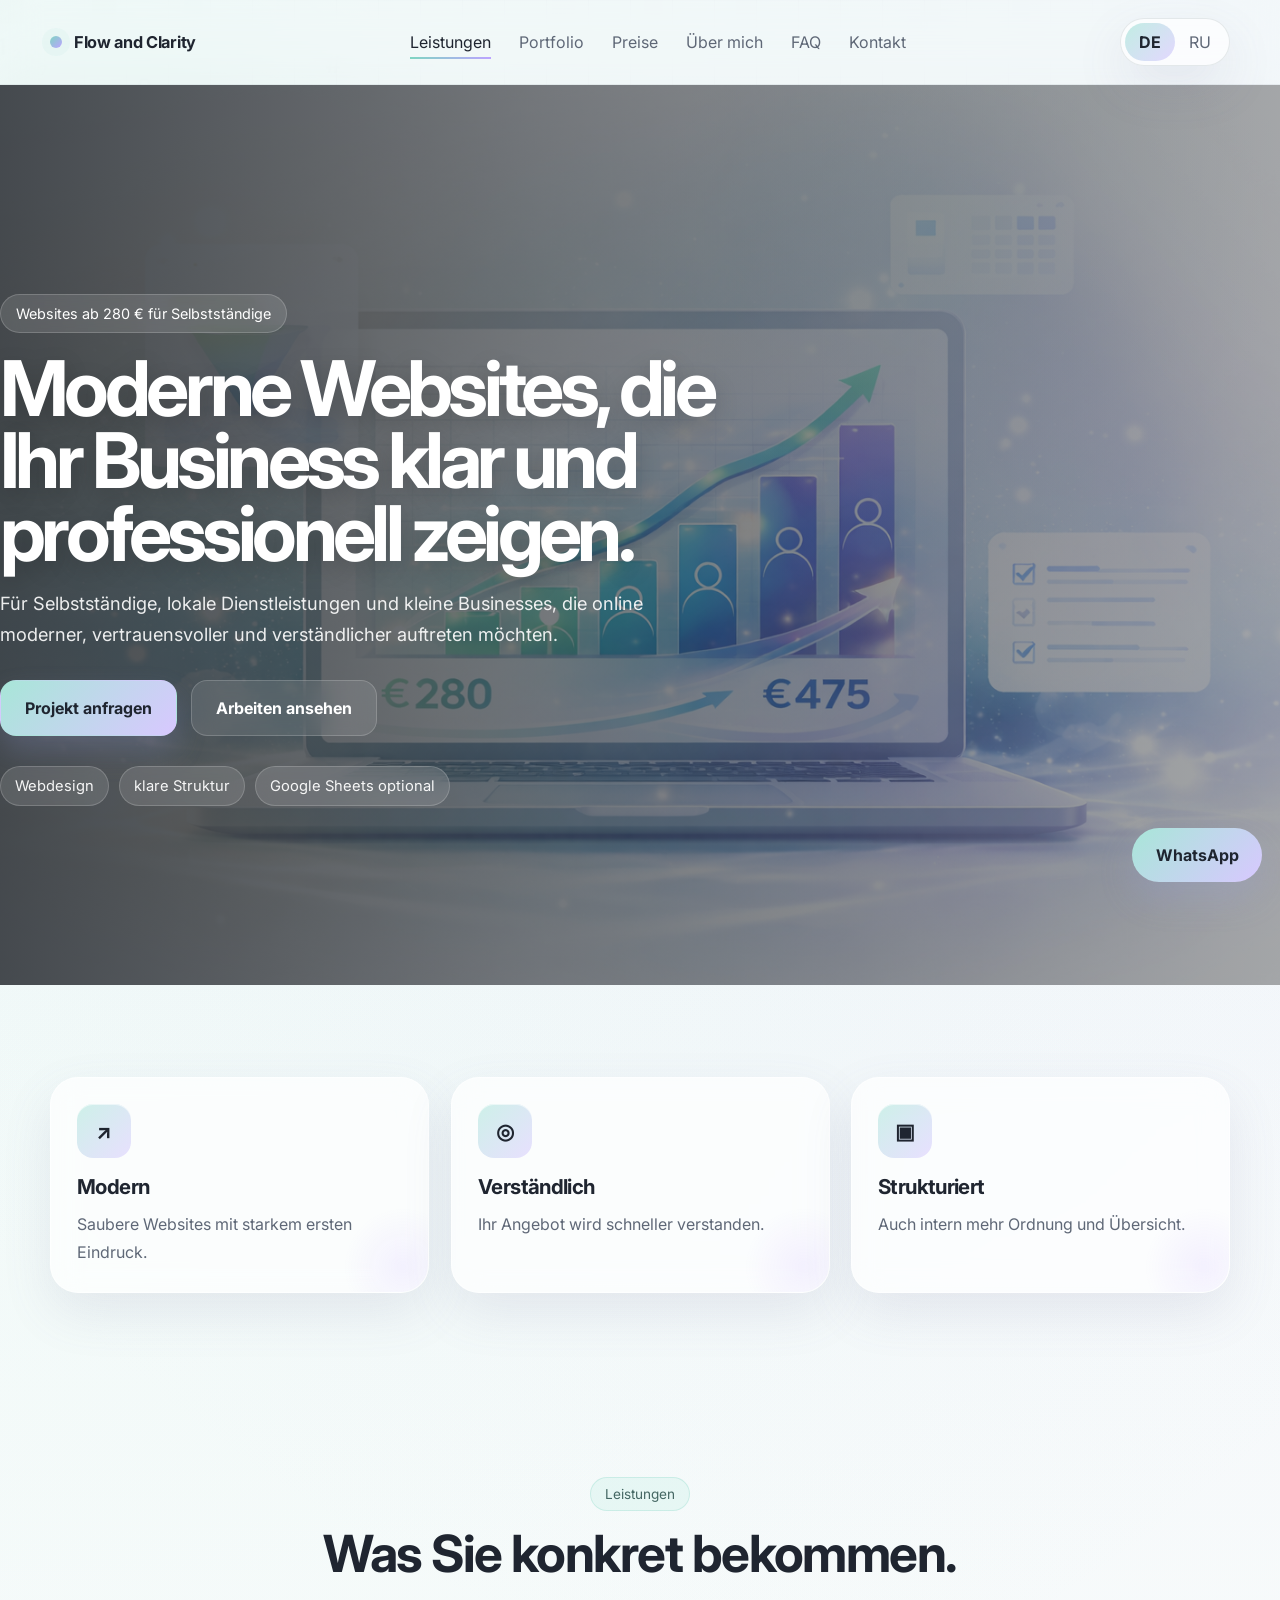
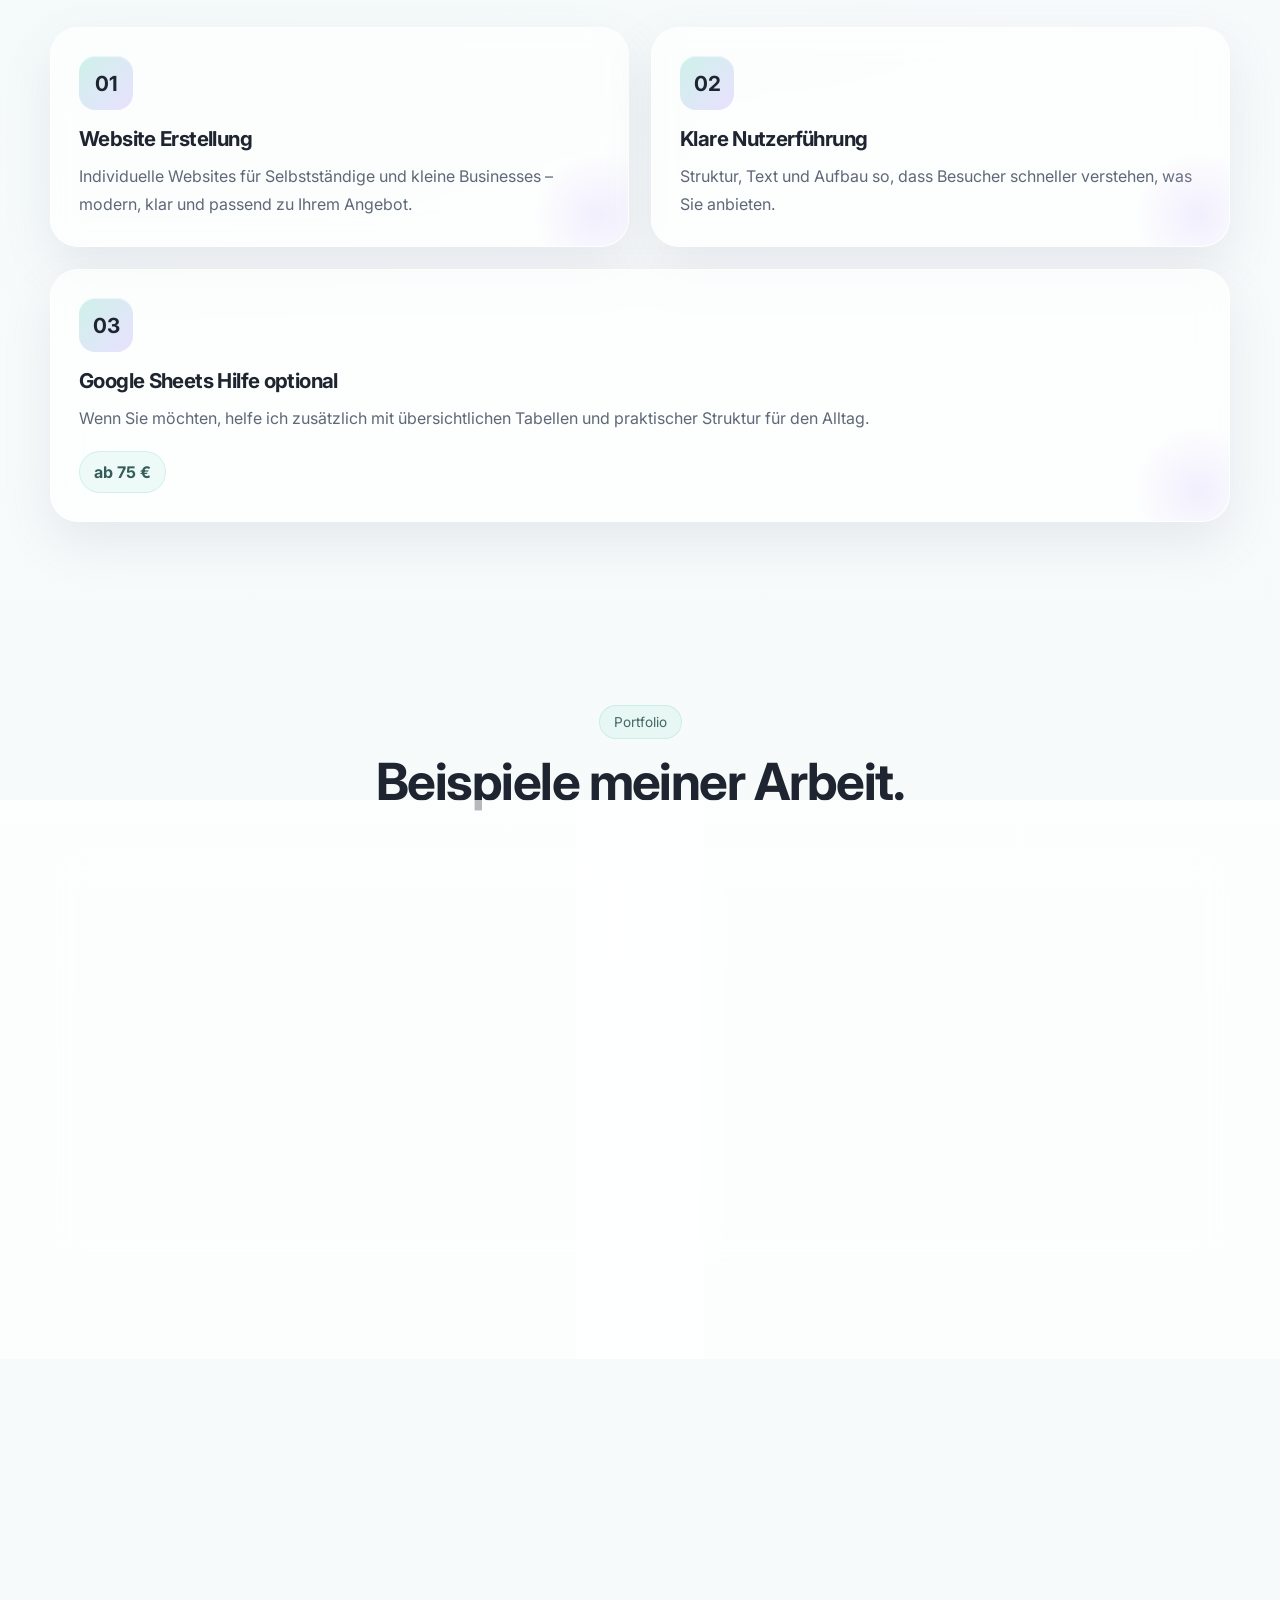
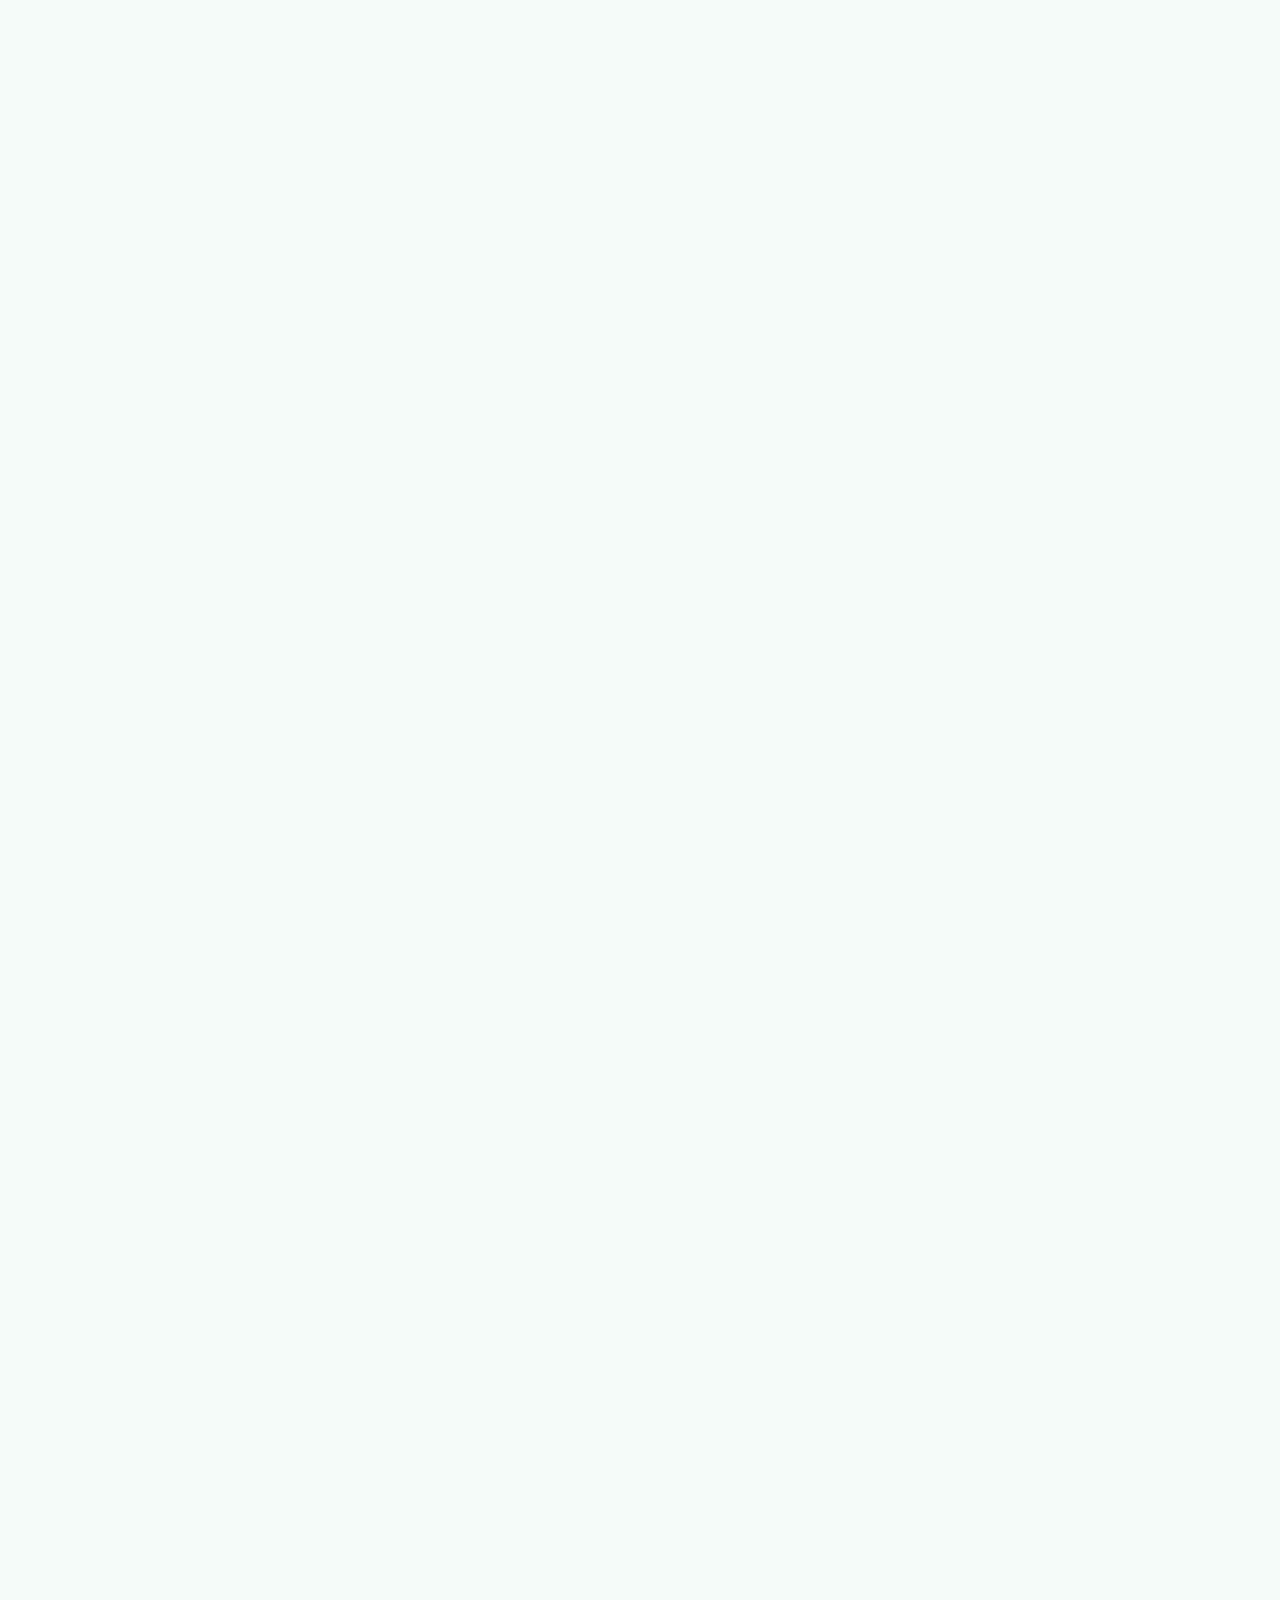
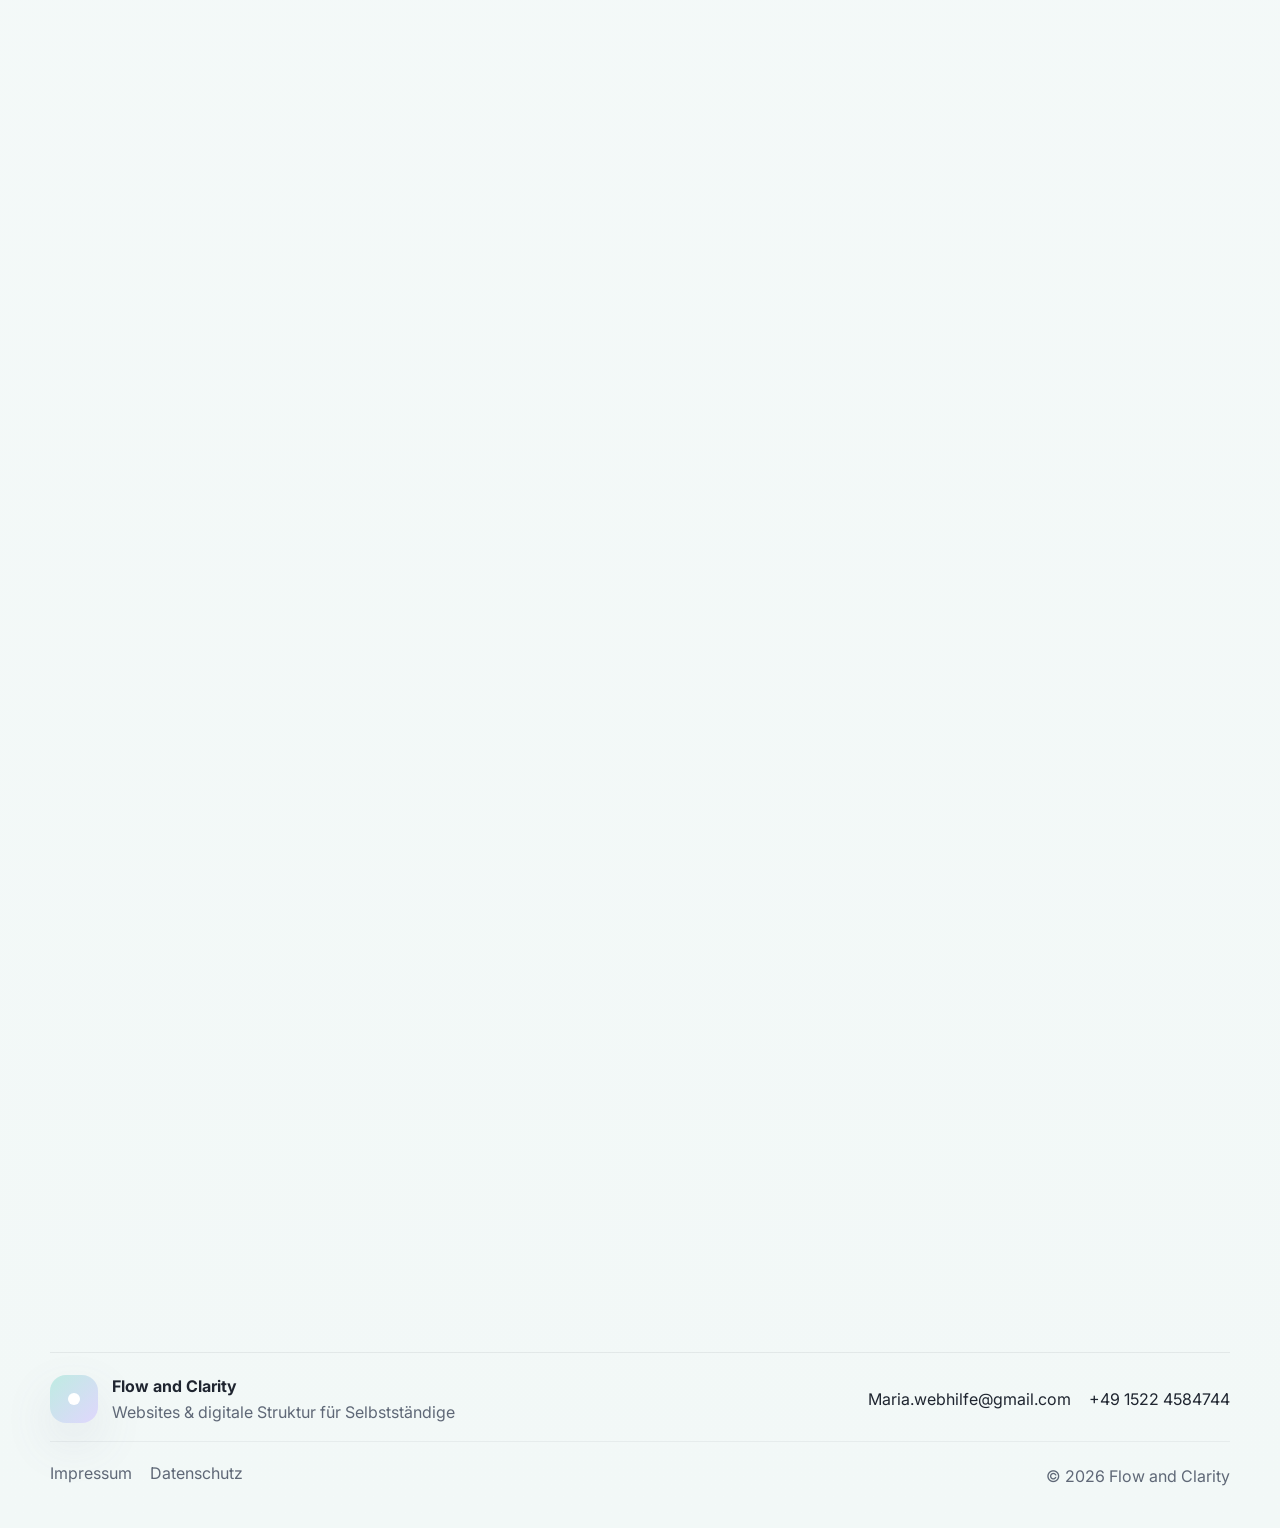
==== commit 0bf06410: "final redesign with fixed layout portfolio pricing faq and effects" ====
--- a/index.html
+++ b/index.html
@@ -95,7 +95,7 @@
           </h1>
 
           <p class="hero__subtitle" data-i18n="heroSubtitle">
-            Für Selbstständige, lokale Dienstleistungen und kleine Businesses, die online vertrauensvoller und moderner wirken möchten.
+            Für Selbstständige, lokale Dienstleistungen und kleine Businesses, die online moderner, vertrauensvoller und verständlicher auftreten möchten.
           </p>
 
           <div class="hero__buttons">
@@ -291,7 +291,7 @@
               <li data-i18n="sheetsList4">einfach und verständlich aufgebaut</li>
             </ul>
 
-            <a href="#contact" class="btn btn--secondary btn--full" data-i18n="sheetsBtn">
+            <a href="#contact" class="btn btn--sheets btn--full" data-i18n="sheetsBtn">
               Hilfe anfragen
             </a>
           </article>
@@ -339,6 +339,7 @@
         <div class="about__visual reveal reveal-delay">
           <div class="about-photo-wrap">
             <div class="about-photo-glow"></div>
+
             <div class="about-photo">
               <img src="images/maria-business.png" alt="Maria - Webdesign & Struktur" />
             </div>
--- a/style.css
+++ b/style.css
@@ -1,79 +1,156 @@
-/* ================= ROOT ================= */
 :root {
   --bg: #f6fbfa;
   --surface: rgba(255, 255, 255, 0.68);
+  --surface-strong: rgba(255, 255, 255, 0.84);
+  --surface-soft: rgba(255, 255, 255, 0.56);
   --text: #1f2530;
   --muted: #5f6877;
+  --line: rgba(60, 82, 90, 0.12);
 
   --mint: #a8e6d8;
+  --mint-strong: #7fd5c2;
   --violet: #d8c8ff;
+  --violet-strong: #bca4ff;
 
   --shadow: 0 20px 50px rgba(103, 110, 144, 0.12);
   --shadow-strong: 0 28px 70px rgba(150, 158, 208, 0.16);
 
-  --radius: 24px;
+  --radius-xl: 28px;
+  --radius-lg: 20px;
+  --radius-md: 14px;
+  --container: 1180px;
   --transition: 0.35s ease;
 }
 
-/* ================= BASE ================= */
 * {
   box-sizing: border-box;
+}
+
+html {
+  scroll-behavior: smooth;
 }
 
 body {
   margin: 0;
   font-family: "Inter", sans-serif;
   color: var(--text);
-  background: linear-gradient(180deg, #f9fcfc, #f2f8f7);
+  background:
+    radial-gradient(circle at top left, rgba(168, 230, 216, 0.18), transparent 30%),
+    radial-gradient(circle at top right, rgba(216, 200, 255, 0.18), transparent 28%),
+    linear-gradient(180deg, #f9fcfc 0%, #f2f8f7 100%);
   overflow-x: hidden;
 }
 
+body.menu-open {
+  overflow: hidden;
+}
+
+a {
+  color: inherit;
+  text-decoration: none;
+}
+
+button,
+input,
+textarea {
+  font: inherit;
+}
+
+img {
+  max-width: 100%;
+  display: block;
+}
+
 .container {
-  width: min(100% - 32px, 1180px);
+  width: min(100% - 32px, var(--container));
   margin: 0 auto;
 }
 
+main,
+.header,
+.footer,
+.whatsapp-float,
+.intro {
+  position: relative;
+  z-index: 2;
+}
+
 .section {
-  padding: 90px 0;
-}
-
-/* ================= BACKGROUND ================= */
+  padding: 92px 0;
+  position: relative;
+  z-index: 2;
+}
+
+.section-head {
+  text-align: center;
+  max-width: 820px;
+  margin: 0 auto 46px;
+}
+
+.section-head--left {
+  text-align: left;
+  margin: 0 0 28px;
+}
+
+.section-head__overline {
+  display: inline-block;
+  padding: 8px 14px;
+  border-radius: 999px;
+  background: rgba(168, 230, 216, 0.18);
+  border: 1px solid rgba(127, 213, 194, 0.28);
+  font-size: 0.85rem;
+  color: #446763;
+  margin-bottom: 16px;
+}
+
+.section-head__title {
+  margin: 0;
+  font-size: clamp(2rem, 4vw, 3.3rem);
+  line-height: 1.05;
+  letter-spacing: -0.03em;
+}
+
+/* BACKGROUND */
 .site-bg {
   position: fixed;
   inset: 0;
+  pointer-events: none;
   z-index: 0;
+  overflow: hidden;
 }
 
 .glow {
   position: absolute;
   border-radius: 50%;
-  filter: blur(100px);
-  opacity: 0.7;
-  animation: floatGlow 12s ease-in-out infinite alternate;
+  filter: blur(90px);
+  opacity: 0.78;
+  animation: floatGlow 14s ease-in-out infinite alternate;
 }
 
 .glow--1 {
-  width: 350px;
-  height: 350px;
-  background: rgba(168, 230, 216, 0.3);
-  top: 10%;
-  left: -50px;
+  width: 360px;
+  height: 360px;
+  background: rgba(168, 230, 216, 0.33);
+  top: 8%;
+  left: -60px;
 }
 
 .glow--2 {
-  width: 400px;
-  height: 400px;
-  background: rgba(216, 200, 255, 0.3);
+  width: 420px;
+  height: 420px;
+  background: rgba(216, 200, 255, 0.28);
+  top: 22%;
   right: -80px;
-  top: 20%;
+  animation-delay: 2s;
 }
 
 .glow--3 {
-  width: 300px;
-  height: 300px;
-  background: rgba(180, 200, 255, 0.2);
+  width: 320px;
+  height: 320px;
+  background: rgba(170, 210, 255, 0.18);
   bottom: 10%;
-  left: 40%;
+  left: 35%;
+  animation-delay: 4s;
 }
 
 .grid-overlay {
@@ -83,19 +160,30 @@
     linear-gradient(rgba(90, 105, 120, 0.08) 1px, transparent 1px),
     linear-gradient(90deg, rgba(90, 105, 120, 0.08) 1px, transparent 1px);
   background-size: 42px 42px;
-  opacity: 0.6;
-}
-
-/* ================= INTRO ================= */
+  mask-image: radial-gradient(circle at center, black 62%, transparent 96%);
+  opacity: 0.74;
+  animation: gridPulse 7s ease-in-out infinite;
+}
+
+.bg-canvas {
+  position: fixed;
+  inset: 0;
+  z-index: 1;
+  pointer-events: none;
+  opacity: 0.75;
+  mix-blend-mode: multiply;
+}
+
+/* INTRO */
 .intro {
   position: fixed;
   inset: 0;
   z-index: 9999;
   display: grid;
   place-items: center;
-  background: rgba(245, 251, 250, 0.9);
+  background: rgba(245, 251, 250, 0.88);
   backdrop-filter: blur(20px);
-  transition: 0.8s;
+  transition: opacity 0.8s ease, visibility 0.8s ease;
 }
 
 .intro.hide {
@@ -103,152 +191,1180 @@
   visibility: hidden;
 }
 
-/* ================= HERO ================= */
+.intro__bg {
+  position: absolute;
+  inset: 0;
+  background:
+    radial-gradient(circle at 25% 20%, rgba(168, 230, 216, 0.28), transparent 25%),
+    radial-gradient(circle at 75% 30%, rgba(216, 200, 255, 0.28), transparent 25%),
+    linear-gradient(180deg, rgba(255,255,255,0.65), rgba(255,255,255,0.3));
+}
+
+.intro__content {
+  position: relative;
+  text-align: center;
+  padding: 24px;
+}
+
+.intro__label {
+  margin: 0 0 14px;
+  color: var(--muted);
+  letter-spacing: 0.18em;
+  text-transform: uppercase;
+  font-size: 0.78rem;
+}
+
+.intro__title {
+  margin: 0;
+  font-size: clamp(2rem, 5vw, 4rem);
+  line-height: 1.05;
+  letter-spacing: -0.04em;
+  max-width: 760px;
+}
+
+/* HEADER */
+.header {
+  position: sticky;
+  top: 0;
+  z-index: 1000;
+  padding: 18px 0;
+  backdrop-filter: blur(18px);
+  background: rgba(246, 251, 250, 0.55);
+  border-bottom: 1px solid rgba(80, 93, 103, 0.08);
+}
+
+.header__inner {
+  display: flex;
+  align-items: center;
+  justify-content: space-between;
+  gap: 24px;
+}
+
+.logo {
+  display: inline-flex;
+  align-items: center;
+  gap: 12px;
+  font-weight: 700;
+  letter-spacing: -0.02em;
+}
+
+.logo__dot {
+  width: 12px;
+  height: 12px;
+  border-radius: 50%;
+  background: linear-gradient(135deg, var(--mint-strong), var(--violet-strong));
+  box-shadow: 0 0 0 8px rgba(168, 230, 216, 0.12);
+}
+
+.logo__text {
+  font-size: 1.02rem;
+}
+
+.nav {
+  display: flex;
+  align-items: center;
+  gap: 28px;
+}
+
+.nav a {
+  position: relative;
+  color: var(--muted);
+  transition: var(--transition);
+}
+
+.nav a:hover,
+.nav a.is-active {
+  color: var(--text);
+}
+
+.nav a::after {
+  content: "";
+  position: absolute;
+  left: 0;
+  bottom: -7px;
+  width: 0;
+  height: 2px;
+  background: linear-gradient(90deg, var(--mint-strong), var(--violet-strong));
+  transition: width var(--transition);
+}
+
+.nav a:hover::after,
+.nav a.is-active::after {
+  width: 100%;
+}
+
+.header__actions {
+  display: flex;
+  align-items: center;
+  gap: 16px;
+}
+
+.lang-switch {
+  display: inline-flex;
+  align-items: center;
+  padding: 4px;
+  background: rgba(255,255,255,0.7);
+  border: 1px solid var(--line);
+  border-radius: 999px;
+  box-shadow: var(--shadow);
+}
+
+.lang-btn {
+  border: 0;
+  background: transparent;
+  padding: 9px 14px;
+  border-radius: 999px;
+  cursor: pointer;
+  color: var(--muted);
+  transition: var(--transition);
+}
+
+.lang-btn.active {
+  background: linear-gradient(135deg, rgba(168,230,216,0.7), rgba(216,200,255,0.7));
+  color: var(--text);
+  font-weight: 700;
+}
+
+.menu-toggle {
+  display: none;
+  width: 48px;
+  height: 48px;
+  border: 1px solid var(--line);
+  background: rgba(255,255,255,0.75);
+  border-radius: 14px;
+  cursor: pointer;
+  position: relative;
+}
+
+.menu-toggle span {
+  position: absolute;
+  left: 12px;
+  width: 22px;
+  height: 2px;
+  background: var(--text);
+  transition: var(--transition);
+}
+
+.menu-toggle span:first-child {
+  top: 18px;
+}
+
+.menu-toggle span:last-child {
+  top: 28px;
+}
+
+/* COMMON CARDS */
+.quick-card,
+.service-card,
+.price-card,
+.about-card,
+.chat-box,
+.contact-item,
+.portfolio-card,
+.faq-item {
+  background: var(--surface);
+  border: 1px solid rgba(255,255,255,0.58);
+  backdrop-filter: blur(14px);
+  box-shadow: var(--shadow);
+  border-radius: var(--radius-xl);
+  transition:
+    transform var(--transition),
+    box-shadow var(--transition),
+    border-color var(--transition);
+}
+
+.quick-card:hover,
+.service-card:hover,
+.price-card:hover,
+.about-card:hover,
+.chat-box:hover,
+.contact-item:hover,
+.portfolio-card:hover,
+.faq-item:hover {
+  transform: translateY(-5px);
+  box-shadow: var(--shadow-strong);
+  border-color: rgba(127, 213, 194, 0.28);
+}
+
+/* HERO */
 .hero {
   position: relative;
   min-height: 100vh;
   display: flex;
   align-items: center;
-  color: white;
+  overflow: hidden;
+  color: #fff;
 }
 
 .hero__bg {
   position: absolute;
   inset: 0;
-  background: url("images/hero-bg.jpg") center/cover;
+  background: url("images/hero-bg.jpg") center center / cover no-repeat;
+  transform: scale(1.03);
 }
 
 .hero__overlay {
   position: absolute;
   inset: 0;
-  background: linear-gradient(90deg, rgba(0,0,0,0.7), rgba(0,0,0,0.3));
+  background:
+    linear-gradient(90deg, rgba(17, 23, 29, 0.78) 0%, rgba(17, 23, 29, 0.58) 42%, rgba(17, 23, 29, 0.38) 100%),
+    radial-gradient(circle at 75% 18%, rgba(168,230,216,0.14), transparent 26%),
+    radial-gradient(circle at 82% 32%, rgba(216,200,255,0.16), transparent 28%);
+}
+
+.hero__content {
+  position: relative;
+  z-index: 2;
+  width: 100%;
 }
 
 .hero__text {
-  position: relative;
-  z-index: 2;
-  max-width: 700px;
+  max-width: 740px;
+  padding: 125px 0 95px;
+}
+
+.hero__eyebrow {
+  display: inline-flex;
+  padding: 10px 15px;
+  border-radius: 999px;
+  background: rgba(255,255,255,0.12);
+  border: 1px solid rgba(255,255,255,0.18);
+  backdrop-filter: blur(10px);
+  font-size: 0.9rem;
+  margin-bottom: 20px;
 }
 
 .hero__title {
-  font-size: clamp(2.8rem, 6vw, 5rem);
-  line-height: 1;
-  margin-bottom: 20px;
+  margin: 0 0 18px;
+  font-size: clamp(2.9rem, 6vw, 5.8rem);
+  line-height: 0.94;
+  letter-spacing: -0.06em;
+  max-width: 860px;
+  text-shadow: 0 8px 24px rgba(0, 0, 0, 0.18);
 }
 
 .hero__subtitle {
+  margin: 0;
+  max-width: 660px;
+  font-size: 1.14rem;
+  line-height: 1.7;
   color: rgba(255,255,255,0.9);
 }
 
-/* ================= CARDS ================= */
-.quick-card,
-.service-card,
-.price-card,
-.portfolio-card,
-.chat-box {
-  background: var(--surface);
-  backdrop-filter: blur(14px);
-  border-radius: var(--radius);
+.hero__buttons {
+  margin-top: 30px;
+  display: flex;
+  flex-wrap: wrap;
+  gap: 14px;
+}
+
+.hero__badges {
+  margin-top: 30px;
+  display: flex;
+  flex-wrap: wrap;
+  gap: 10px;
+}
+
+.hero__badges span {
+  display: inline-flex;
+  padding: 10px 14px;
+  border-radius: 999px;
+  background: rgba(255,255,255,0.12);
+  border: 1px solid rgba(255,255,255,0.18);
+  backdrop-filter: blur(10px);
+  font-size: 0.92rem;
+  color: rgba(255,255,255,0.94);
+  animation: floatSmall 6s ease-in-out infinite;
+}
+
+.hero__badges span:nth-child(2) {
+  animation-delay: 1s;
+}
+
+.hero__badges span:nth-child(3) {
+  animation-delay: 2s;
+}
+
+/* BUTTONS */
+.btn {
+  display: inline-flex;
+  justify-content: center;
+  align-items: center;
+  min-height: 56px;
+  padding: 0 24px;
+  border-radius: 16px;
+  border: 1px solid transparent;
+  font-weight: 700;
+  transition:
+    transform var(--transition),
+    box-shadow var(--transition),
+    background var(--transition),
+    border-color var(--transition),
+    color var(--transition);
+  cursor: pointer;
+  position: relative;
+  overflow: hidden;
+}
+
+.btn:hover {
+  transform: translateY(-2px);
+}
+
+.btn--primary {
+  color: var(--text);
+  background: linear-gradient(135deg, var(--mint), var(--violet));
+  box-shadow: 0 16px 30px rgba(159, 164, 227, 0.22);
+}
+
+.btn--secondary {
+  color: #fff;
+  background: rgba(255,255,255,0.1);
+  border-color: rgba(255,255,255,0.18);
+  backdrop-filter: blur(12px);
+}
+
+.btn--sheets {
+  color: var(--text);
+  background: rgba(255,255,255,0.86);
+  border-color: rgba(127, 213, 194, 0.22);
   box-shadow: var(--shadow);
-  transition: var(--transition);
-}
-
-.quick-card:hover,
-.service-card:hover,
-.price-card:hover,
-.portfolio-card:hover {
-  transform: translateY(-5px);
-  box-shadow: var(--shadow-strong);
-}
-
-/* ================= BUTTONS ================= */
-.btn {
-  padding: 14px 24px;
-  border-radius: 14px;
+}
+
+.btn--sheets:hover {
+  background: linear-gradient(135deg, rgba(168,230,216,0.45), rgba(216,200,255,0.45));
+}
+
+.btn--full {
+  width: 100%;
+}
+
+.btn::before {
+  content: "";
+  position: absolute;
+  inset: 0;
+  background: linear-gradient(110deg, transparent 20%, rgba(255,255,255,0.35) 50%, transparent 80%);
+  transform: translateX(-120%);
+  transition: transform 0.8s ease;
+}
+
+.btn:hover::before {
+  transform: translateX(120%);
+}
+
+/* QUICK */
+.quick__grid {
+  display: grid;
+  grid-template-columns: repeat(3, 1fr);
+  gap: 22px;
+}
+
+.quick-card {
+  padding: 26px;
+  position: relative;
+  overflow: hidden;
+}
+
+.quick-card::after {
+  content: "";
+  position: absolute;
+  inset: auto -35px -35px auto;
+  width: 120px;
+  height: 120px;
+  border-radius: 50%;
+  background: radial-gradient(circle, rgba(216,200,255,0.24), transparent 70%);
+  pointer-events: none;
+}
+
+.quick-card__icon,
+.service-card__icon {
+  width: 54px;
+  height: 54px;
+  border-radius: 16px;
+  display: grid;
+  place-items: center;
+  margin-bottom: 16px;
+  font-size: 1.3rem;
   font-weight: 700;
-  cursor: pointer;
-  border: none;
-}
-
-.btn--primary {
-  background: linear-gradient(135deg, var(--mint), var(--violet));
-}
-
-.btn--secondary {
-  background: rgba(255,255,255,0.1);
-  color: white;
-}
-
-/* ================= PORTFOLIO ================= */
+  background: linear-gradient(135deg, rgba(168,230,216,0.55), rgba(216,200,255,0.55));
+  box-shadow: inset 0 1px 0 rgba(255,255,255,0.55);
+}
+
+.quick-card h3,
+.service-card h3,
+.price-card h3,
+.portfolio-card h3 {
+  margin: 0 0 12px;
+  font-size: 1.28rem;
+  letter-spacing: -0.03em;
+}
+
+.quick-card p,
+.service-card p,
+.price-card__text,
+.about__content p,
+.contact__text,
+.portfolio-card__text,
+.form-note {
+  margin: 0;
+  color: var(--muted);
+  line-height: 1.72;
+}
+
+/* SERVICES */
+.services__grid {
+  display: grid;
+  grid-template-columns: repeat(2, 1fr);
+  gap: 22px;
+}
+
+.service-card {
+  padding: 28px;
+  position: relative;
+  overflow: hidden;
+}
+
+.service-card::before {
+  content: "";
+  position: absolute;
+  inset: auto -40px -40px auto;
+  width: 140px;
+  height: 140px;
+  background: radial-gradient(circle, rgba(216,200,255,0.28), transparent 65%);
+  border-radius: 50%;
+}
+
+.service-card__price {
+  margin-top: 18px;
+  display: inline-flex;
+  padding: 10px 14px;
+  border-radius: 999px;
+  background: rgba(168, 230, 216, 0.18);
+  border: 1px solid rgba(127, 213, 194, 0.25);
+  font-weight: 700;
+  color: #355c57;
+}
+
+.service-card--wide {
+  grid-column: 1 / -1;
+}
+
+/* PORTFOLIO */
+.portfolio__grid {
+  display: grid;
+  grid-template-columns: repeat(2, 1fr);
+  gap: 22px;
+}
+
+.portfolio-card {
+  padding: 24px;
+  position: relative;
+  overflow: hidden;
+}
+
+.portfolio-card::before {
+  content: "";
+  position: absolute;
+  top: -70px;
+  right: -60px;
+  width: 180px;
+  height: 180px;
+  border-radius: 50%;
+  background: radial-gradient(circle, rgba(168,230,216,0.22), transparent 70%);
+  pointer-events: none;
+}
+
+.portfolio-card__top {
+  display: flex;
+  justify-content: space-between;
+  align-items: start;
+  gap: 16px;
+  margin-bottom: 12px;
+}
+
+.portfolio-card__tag {
+  display: inline-flex;
+  margin-bottom: 10px;
+  padding: 8px 12px;
+  border-radius: 999px;
+  background: rgba(168, 230, 216, 0.18);
+  border: 1px solid rgba(127, 213, 194, 0.25);
+  font-size: 0.82rem;
+  color: #456a64;
+}
+
 .portfolio-shots {
+  margin-top: 18px;
   display: grid;
   grid-template-columns: 1fr 1fr;
   gap: 14px;
 }
 
+.portfolio-shot {
+  height: 220px;
+  border-radius: 18px;
+  overflow: hidden;
+  background: rgba(255,255,255,0.72);
+  border: 1px solid rgba(255,255,255,0.78);
+  box-shadow: 0 14px 28px rgba(130, 140, 190, 0.1);
+  transition: transform var(--transition), box-shadow var(--transition);
+}
+
+.portfolio-shot:hover {
+  transform: translateY(-3px) scale(1.01);
+  box-shadow: 0 20px 36px rgba(130, 140, 190, 0.14);
+}
+
 .portfolio-shot img {
-  border-radius: 14px;
-}
-
-/* ================= PRICING ================= */
+  width: 100%;
+  height: 100%;
+  object-fit: cover;
+}
+
+/* PRICING */
+.pricing__grid {
+  display: grid;
+  grid-template-columns: repeat(2, 1fr);
+  gap: 22px;
+}
+
 .price-card {
   padding: 30px;
+  position: relative;
 }
 
 .price-card__price-note-wrap {
+  display: flex;
+  flex-direction: column;
+  gap: 4px;
   margin-top: 10px;
 }
 
-/* ================= FAQ ================= */
+.price-card__tag {
+  display: inline-flex;
+  padding: 8px 12px;
+  border-radius: 999px;
+  background: rgba(168, 230, 216, 0.18);
+  color: #466965;
+  font-size: 0.82rem;
+  margin-bottom: 16px;
+}
+
+.price-note {
+  display: block;
+  font-size: 0.9rem;
+  color: #6b7280;
+  font-weight: 500;
+}
+
+.price-extra {
+  display: block;
+  font-size: 0.88rem;
+  color: #10b981;
+  font-weight: 500;
+}
+
+.price-card__list {
+  list-style: none;
+  padding: 0;
+  margin: 24px 0 28px;
+  display: grid;
+  gap: 14px;
+}
+
+.price-card__list li {
+  position: relative;
+  padding-left: 20px;
+  color: var(--muted);
+}
+
+.price-card__list li::before {
+  content: "";
+  position: absolute;
+  left: 0;
+  top: 10px;
+  width: 9px;
+  height: 9px;
+  border-radius: 50%;
+  background: linear-gradient(135deg, var(--mint-strong), var(--violet-strong));
+}
+
+/* ABOUT */
+.about__grid,
+.contact__grid {
+  display: grid;
+  gap: 46px;
+  align-items: center;
+}
+
+.about__grid {
+  grid-template-columns: 1fr 1fr;
+}
+
+.about__content {
+  max-width: 640px;
+}
+
+.about__lead {
+  font-size: 1.08rem;
+  line-height: 1.75;
+  color: var(--text);
+  margin: 0 0 18px;
+  font-weight: 500;
+}
+
+.about-service-strip {
+  display: flex;
+  flex-wrap: wrap;
+  gap: 12px;
+  margin-top: 24px;
+}
+
+.about-service-strip__item {
+  display: inline-flex;
+  align-items: center;
+  gap: 8px;
+  padding: 11px 15px;
+  border-radius: 999px;
+  background: rgba(255,255,255,0.78);
+  border: 1px solid rgba(255,255,255,0.72);
+  box-shadow: var(--shadow);
+  color: #50626f;
+  font-size: 0.92rem;
+  transition: transform var(--transition), box-shadow var(--transition);
+}
+
+.about-service-strip__item:hover {
+  transform: translateY(-2px);
+  box-shadow: var(--shadow-strong);
+}
+
+.about-service-strip__icon {
+  color: #53736b;
+}
+
+.about__visual {
+  position: relative;
+}
+
+.about-photo-wrap {
+  position: relative;
+  min-height: 500px;
+  display: flex;
+  align-items: center;
+  justify-content: center;
+}
+
+.about-photo-glow {
+  position: absolute;
+  width: 280px;
+  height: 280px;
+  border-radius: 50%;
+  background: radial-gradient(circle, rgba(168,230,216,0.22), rgba(216,200,255,0.14), transparent 72%);
+  filter: blur(22px);
+  animation: floatGlowSoft 8s ease-in-out infinite;
+}
+
+.about-photo {
+  position: relative;
+  z-index: 2;
+  width: 100%;
+  max-width: 360px;
+  padding: 12px;
+  border-radius: 26px;
+  background: rgba(255,255,255,0.44);
+  border: 1px solid rgba(255,255,255,0.76);
+  box-shadow: var(--shadow-strong);
+  backdrop-filter: blur(16px);
+}
+
+.about-photo img {
+  width: 100%;
+  border-radius: 20px;
+  opacity: 0.86;
+  object-fit: cover;
+}
+
+.about-floating-card {
+  position: absolute;
+  z-index: 3;
+  min-width: 150px;
+  padding: 13px 15px;
+  border-radius: 18px;
+  background: rgba(255,255,255,0.8);
+  border: 1px solid rgba(255,255,255,0.8);
+  backdrop-filter: blur(18px);
+  box-shadow: 0 18px 36px rgba(128, 140, 190, 0.14);
+  animation: floatCard 6s ease-in-out infinite;
+}
+
+.about-floating-card__label {
+  display: block;
+  font-size: 0.8rem;
+  color: var(--muted);
+  margin-bottom: 6px;
+}
+
+.about-floating-card strong {
+  font-size: 1rem;
+  letter-spacing: -0.02em;
+}
+
+.about-floating-card--1 {
+  top: 30px;
+  left: 10px;
+}
+
+.about-floating-card--2 {
+  top: 90px;
+  right: 0;
+  animation-delay: 1.2s;
+}
+
+.about-floating-card--3 {
+  bottom: 40px;
+  left: 18px;
+  animation-delay: 2.1s;
+}
+
+/* FAQ */
 .faq__list {
-  max-width: 800px;
+  max-width: 900px;
   margin: 0 auto;
   display: grid;
   gap: 16px;
 }
 
 .faq-item {
-  background: rgba(255,255,255,0.8);
-  padding: 20px;
+  padding: 22px 24px;
+}
+
+.faq-item summary {
+  list-style: none;
+  cursor: pointer;
+  font-weight: 700;
+  position: relative;
+  padding-right: 28px;
+}
+
+.faq-item summary::-webkit-details-marker {
+  display: none;
+}
+
+.faq-item summary::after {
+  content: "+";
+  position: absolute;
+  right: 0;
+  top: -3px;
+  font-size: 1.4rem;
+  color: var(--muted);
+}
+
+.faq-item[open] summary::after {
+  content: "–";
+}
+
+.faq-item p {
+  margin: 14px 0 0;
+  color: var(--muted);
+  line-height: 1.75;
+}
+
+/* CONTACT */
+.contact__grid {
+  grid-template-columns: 0.95fr 1.05fr;
+  align-items: start;
+}
+
+.contact-list {
+  display: grid;
+  gap: 14px;
+  margin-top: 28px;
+}
+
+.contact-item {
+  display: block;
+  padding: 20px 22px;
+  border-radius: 20px;
+}
+
+.contact-item__label {
+  display: block;
+  color: var(--muted);
+  margin-bottom: 8px;
+}
+
+.contact-item__value {
+  font-weight: 700;
+  word-break: break-word;
+}
+
+.chat-box {
+  padding: 24px;
+}
+
+.chat-box__top {
+  display: inline-flex;
+  align-items: center;
+  gap: 10px;
+  margin-bottom: 22px;
+  font-weight: 700;
+}
+
+.chat-dot {
+  width: 10px;
+  height: 10px;
+  border-radius: 50%;
+  background: linear-gradient(135deg, var(--mint-strong), var(--violet-strong));
+  box-shadow: 0 0 0 8px rgba(168, 230, 216, 0.12);
+}
+
+.form {
+  display: grid;
+  gap: 16px;
+}
+
+.form-group {
+  display: grid;
+  gap: 8px;
+}
+
+.form-group label {
+  font-weight: 600;
+}
+
+.form-group input,
+.form-group textarea {
+  width: 100%;
+  border: 1px solid rgba(86, 103, 112, 0.15);
+  background: rgba(255,255,255,0.82);
+  padding: 15px 16px;
   border-radius: 16px;
-  cursor: pointer;
-  transition: var(--transition);
-}
-
-.faq-item:hover {
-  transform: translateY(-2px);
-}
-
-.faq-item summary {
-  font-weight: 600;
-  cursor: pointer;
-}
-
-.faq-item p {
-  margin-top: 10px;
+  outline: none;
+  color: var(--text);
+  transition: border-color var(--transition), box-shadow var(--transition);
+}
+
+.form-group input:focus,
+.form-group textarea:focus {
+  border-color: rgba(127, 213, 194, 0.6);
+  box-shadow: 0 0 0 4px rgba(168, 230, 216, 0.16);
+}
+
+/* FOOTER */
+.footer--rich {
+  padding: 34px 0 42px;
+  position: relative;
+  z-index: 2;
+}
+
+.footer__top,
+.footer__bottom {
+  display: flex;
+  justify-content: space-between;
+  gap: 20px;
+  align-items: center;
+}
+
+.footer__top {
+  padding: 22px 0 18px;
+  border-top: 1px solid rgba(86, 103, 112, 0.1);
+}
+
+.footer__bottom {
+  padding-top: 18px;
+  border-top: 1px solid rgba(86, 103, 112, 0.08);
+}
+
+.footer-brand {
+  display: flex;
+  align-items: center;
+  gap: 14px;
+}
+
+.footer-brand__mark {
+  width: 48px;
+  height: 48px;
+  border-radius: 16px;
+  display: grid;
+  place-items: center;
+  background: linear-gradient(135deg, rgba(168,230,216,0.7), rgba(216,200,255,0.7));
+  box-shadow: var(--shadow);
+}
+
+.footer-brand__mark span {
+  width: 12px;
+  height: 12px;
+  border-radius: 50%;
+  background: #fff;
+}
+
+.footer-brand p,
+.footer__copy {
   color: var(--muted);
-}
-
-/* ================= CONTACT ================= */
-.contact-item {
-  padding: 16px;
-  border-radius: 14px;
-  background: rgba(255,255,255,0.7);
-}
-
-/* ================= ANIMATIONS ================= */
+  margin: 6px 0 0;
+}
+
+.footer__cta,
+.footer__legal {
+  display: flex;
+  flex-wrap: wrap;
+  gap: 18px;
+}
+
+.footer__legal a {
+  color: var(--muted);
+}
+
+.footer__legal a:hover,
+.footer__cta a:hover {
+  color: var(--text);
+}
+
+/* WHATSAPP */
+.whatsapp-float {
+  position: fixed;
+  right: 18px;
+  bottom: 18px;
+  z-index: 1200;
+  display: inline-flex;
+  align-items: center;
+  justify-content: center;
+  min-width: 130px;
+  height: 54px;
+  padding: 0 18px;
+  border-radius: 999px;
+  background: linear-gradient(135deg, var(--mint), var(--violet));
+  box-shadow: 0 16px 34px rgba(152, 166, 226, 0.22);
+  font-weight: 700;
+}
+
+/* EFFECTS */
+.reveal {
+  opacity: 0;
+  transform: translateY(28px);
+  transition: opacity 0.75s ease, transform 0.75s ease;
+}
+
+.reveal.visible {
+  opacity: 1;
+  transform: translateY(0);
+}
+
+.reveal-delay {
+  transition-delay: 0.12s;
+}
+
+.tilt-card {
+  transform-style: preserve-3d;
+  will-change: transform;
+}
+
 @keyframes floatGlow {
-  from { transform: translateY(0); }
-  to { transform: translateY(-20px); }
-}
-
-/* ================= RESPONSIVE ================= */
-@media (max-width: 900px) {
+  from {
+    transform: translateY(0) translateX(0) scale(1);
+  }
+  to {
+    transform: translateY(-28px) translateX(18px) scale(1.08);
+  }
+}
+
+@keyframes gridPulse {
+  0%, 100% {
+    opacity: 0.55;
+    transform: scale(1);
+  }
+  50% {
+    opacity: 0.82;
+    transform: scale(1.01);
+  }
+}
+
+@keyframes floatSmall {
+  0%, 100% {
+    transform: translateY(0px);
+  }
+  50% {
+    transform: translateY(-8px);
+  }
+}
+
+@keyframes floatCard {
+  0%, 100% {
+    transform: translateY(0px);
+  }
+  50% {
+    transform: translateY(-8px);
+  }
+}
+
+@keyframes floatGlowSoft {
+  0%, 100% {
+    transform: scale(1) translateY(0);
+  }
+  50% {
+    transform: scale(1.05) translateY(-8px);
+  }
+}
+
+/* RESPONSIVE */
+@media (max-width: 1100px) {
+  .quick__grid,
+  .services__grid,
+  .portfolio__grid,
+  .pricing__grid,
+  .about__grid,
+  .contact__grid {
+    grid-template-columns: 1fr;
+  }
+
+  .about-photo-wrap {
+    min-height: 420px;
+  }
+
+  .hero__text {
+    padding: 115px 0 80px;
+  }
+}
+
+@media (max-width: 860px) {
+  .nav {
+    position: fixed;
+    top: 84px;
+    left: 16px;
+    right: 16px;
+    display: grid;
+    gap: 14px;
+    padding: 22px;
+    border-radius: 24px;
+    background: rgba(255,255,255,0.93);
+    border: 1px solid rgba(86, 103, 112, 0.12);
+    box-shadow: var(--shadow);
+    backdrop-filter: blur(18px);
+    transform: translateY(-16px);
+    opacity: 0;
+    pointer-events: none;
+    transition: var(--transition);
+  }
+
+  .nav.open {
+    transform: translateY(0);
+    opacity: 1;
+    pointer-events: auto;
+  }
+
+  .menu-toggle {
+    display: inline-block;
+  }
+
+  .section {
+    padding: 72px 0;
+  }
+
+  .hero {
+    min-height: auto;
+  }
+
+  .hero__text {
+    padding: 120px 0 72px;
+  }
+
+  .hero__title {
+    font-size: clamp(2.3rem, 11vw, 4.4rem);
+  }
+
+  .section-head__title {
+    font-size: clamp(1.8rem, 8vw, 2.8rem);
+  }
+
+  .footer__top,
+  .footer__bottom,
+  .footer__cta,
+  .footer__legal {
+    flex-direction: column;
+    align-items: flex-start;
+  }
+}
+
+@media (max-width: 560px) {
+  .container {
+    width: min(100% - 22px, var(--container));
+  }
+
+  .header {
+    padding: 14px 0;
+  }
+
+  .logo__text {
+    font-size: 0.94rem;
+  }
+
+  .lang-btn {
+    padding: 8px 11px;
+  }
+
+  .hero__eyebrow {
+    font-size: 0.82rem;
+    line-height: 1.4;
+  }
+
+  .hero__subtitle,
+  .quick-card p,
+  .service-card p,
+  .price-card__text,
+  .about__content p,
+  .contact__text,
+  .portfolio-card__text,
+  .faq-item p {
+    font-size: 0.98rem;
+    line-height: 1.7;
+  }
+
+  .quick-card,
+  .service-card,
+  .price-card,
+  .chat-box,
+  .portfolio-card,
+  .faq-item {
+    padding: 22px;
+  }
+
   .portfolio-shots {
     grid-template-columns: 1fr;
   }
 
-  .hero__title {
-    font-size: 2.5rem;
+  .portfolio-shot {
+    height: 200px;
+  }
+
+  .about-photo {
+    max-width: 290px;
+  }
+
+  .about-floating-card {
+    min-width: 130px;
+    padding: 11px 13px;
+  }
+
+  .about-floating-card--1 {
+    top: 6px;
+    left: 0;
+  }
+
+  .about-floating-card--2 {
+    top: 62px;
+    right: 0;
+  }
+
+  .about-floating-card--3 {
+    bottom: 8px;
+    left: 8px;
+  }
+
+  .whatsapp-float {
+    right: 14px;
+    bottom: 14px;
+    min-width: 116px;
+    height: 50px;
+    font-size: 0.94rem;
   }
 }
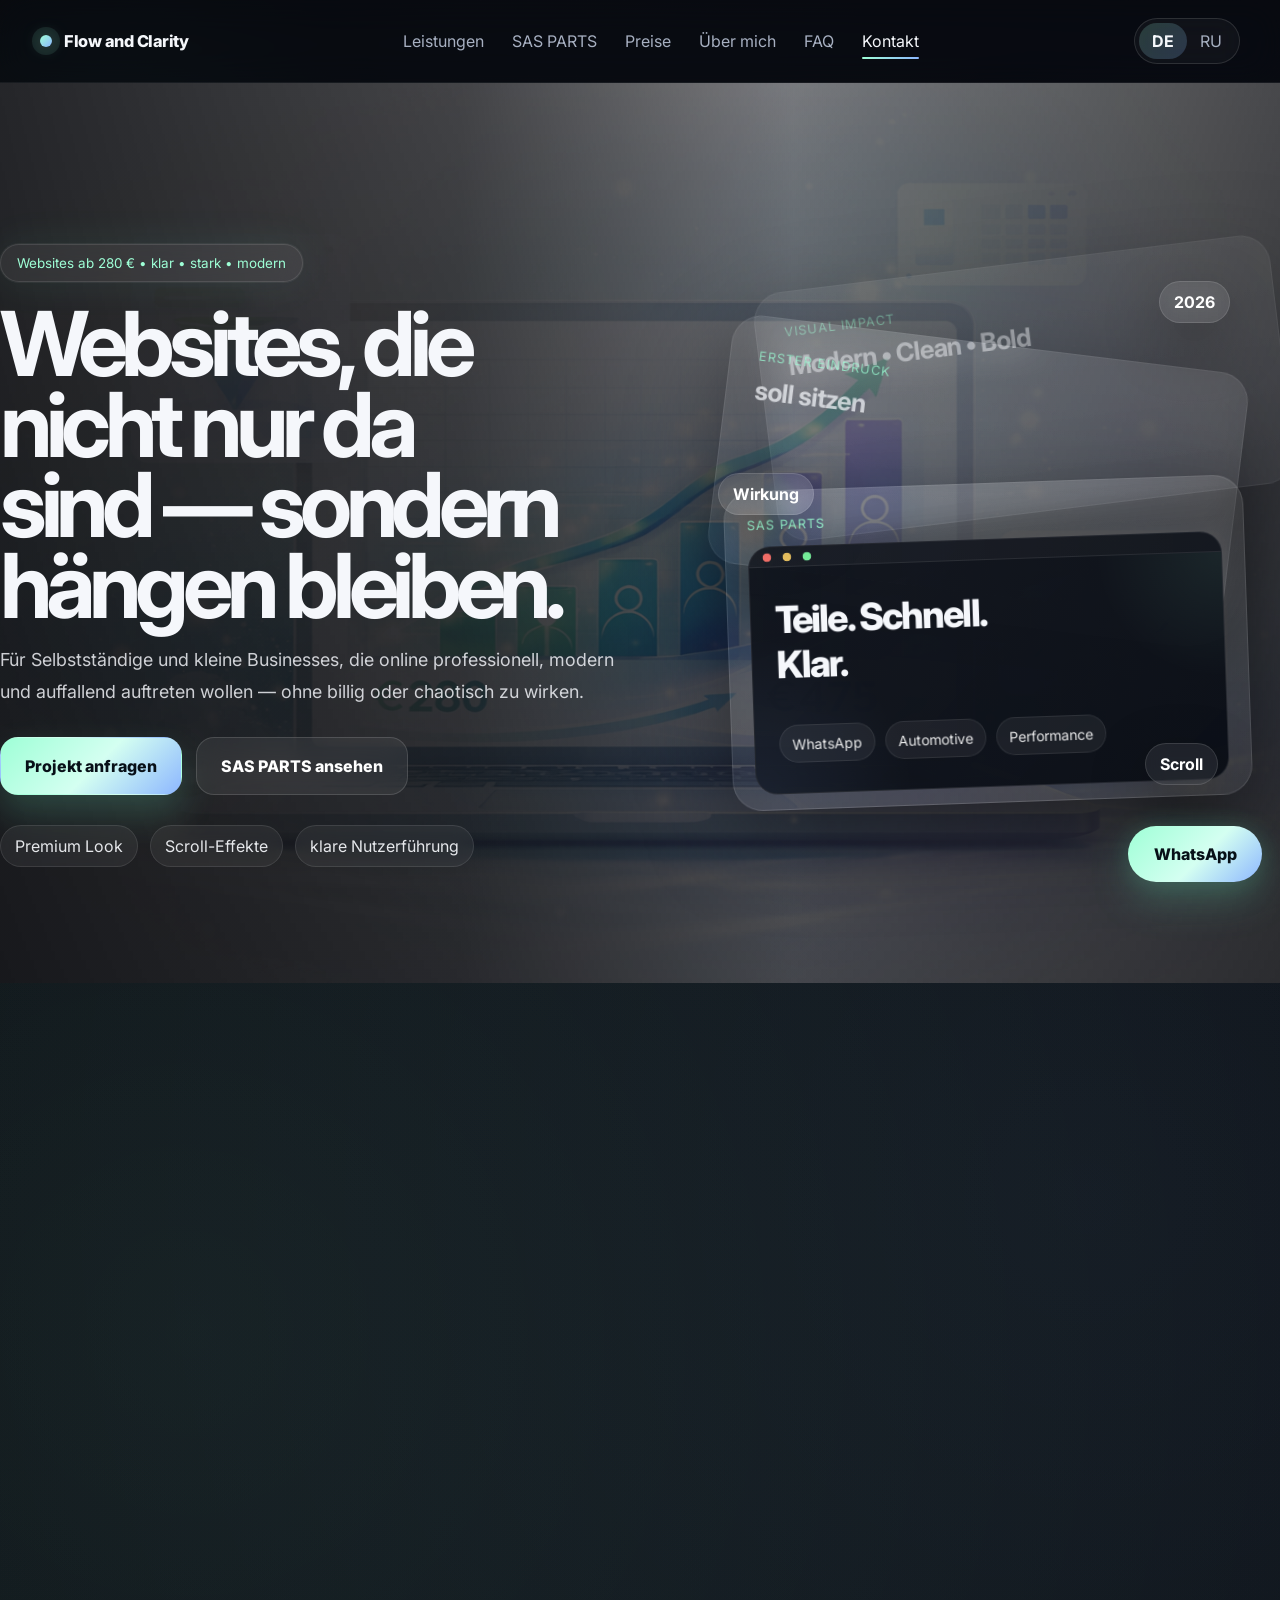
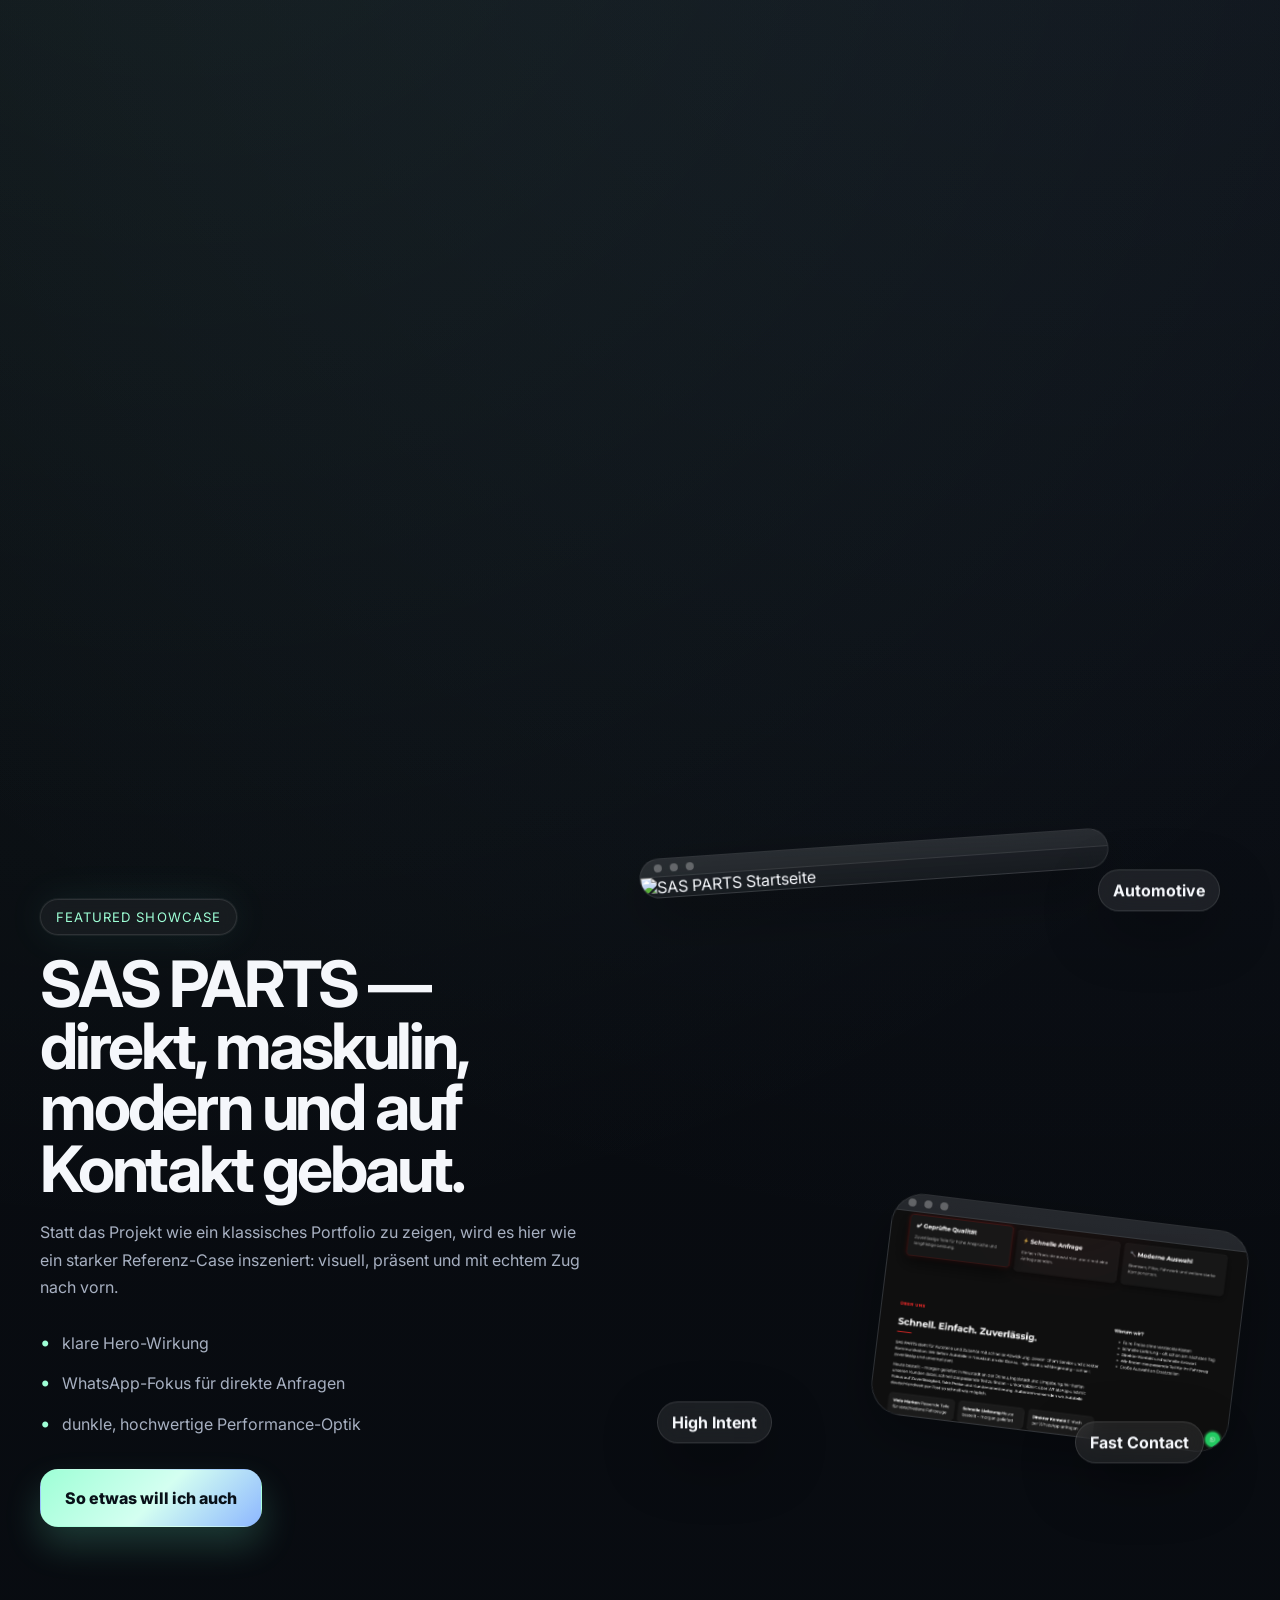
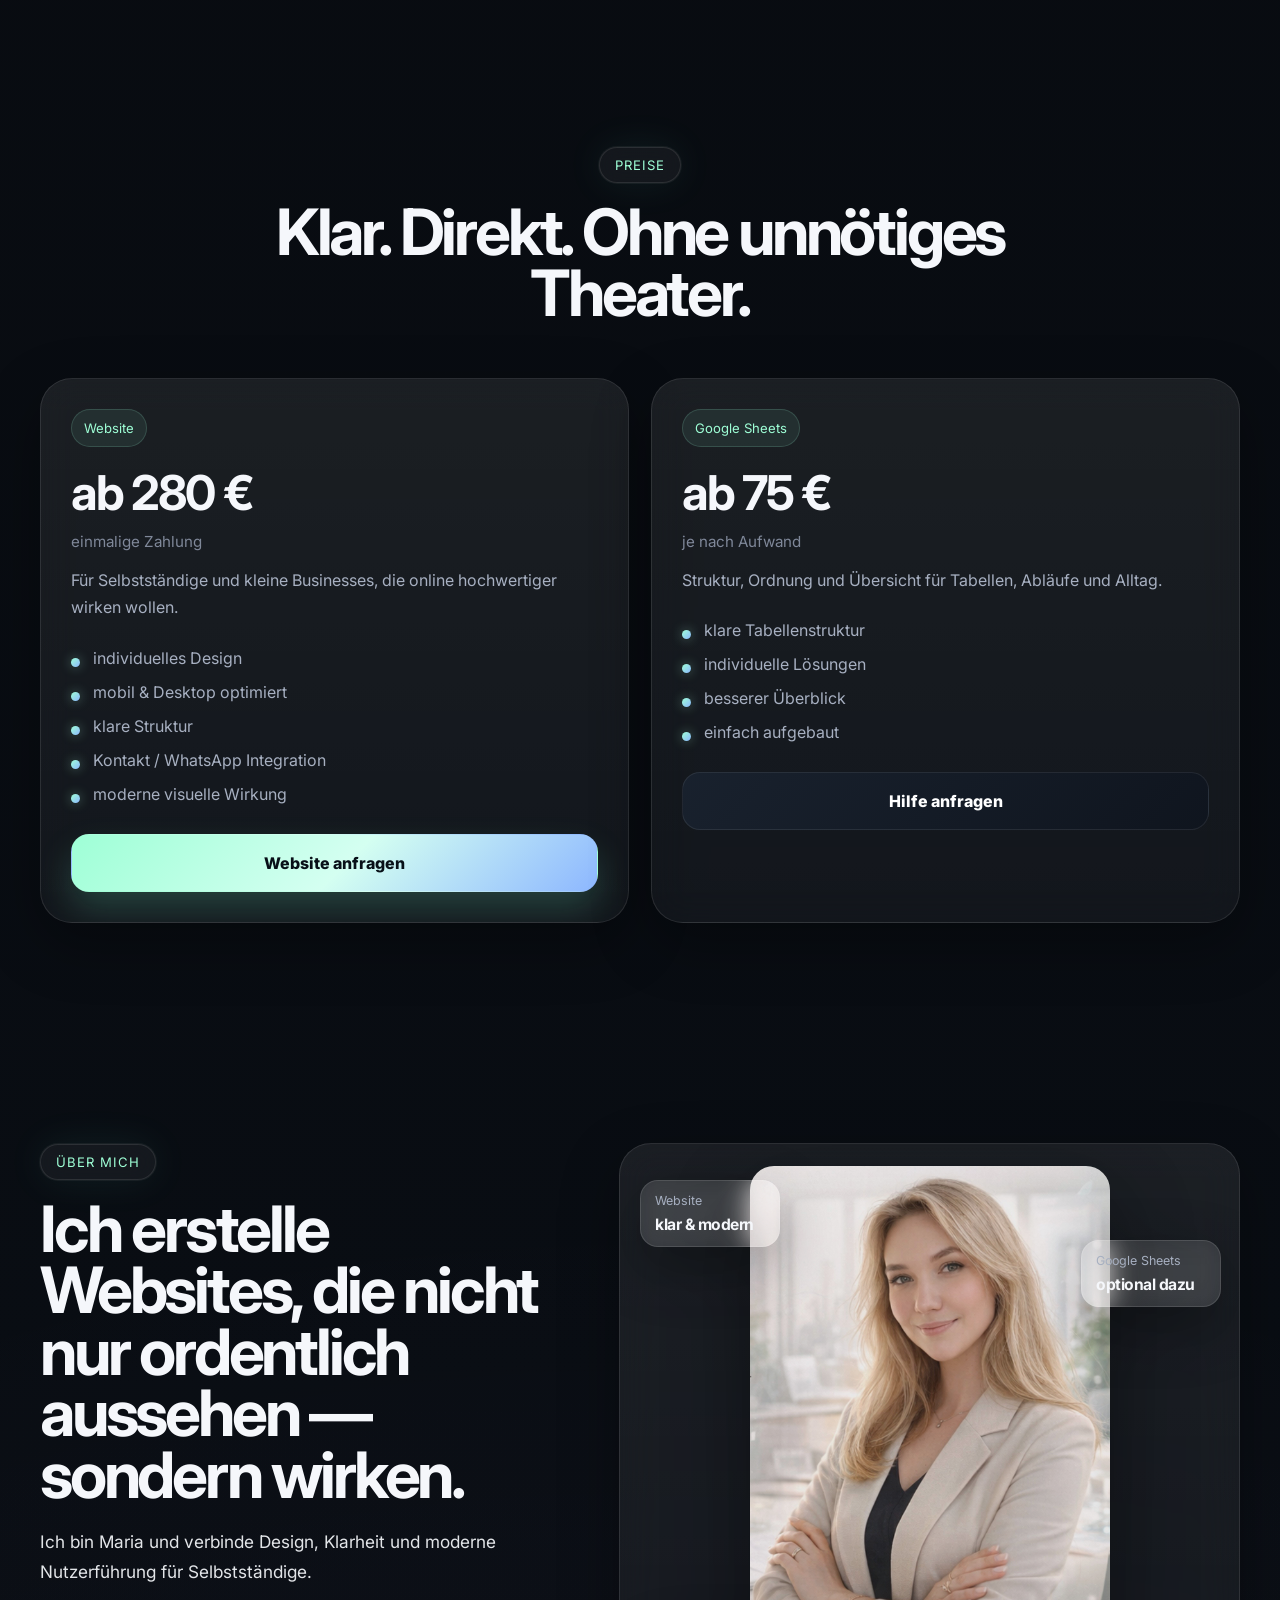
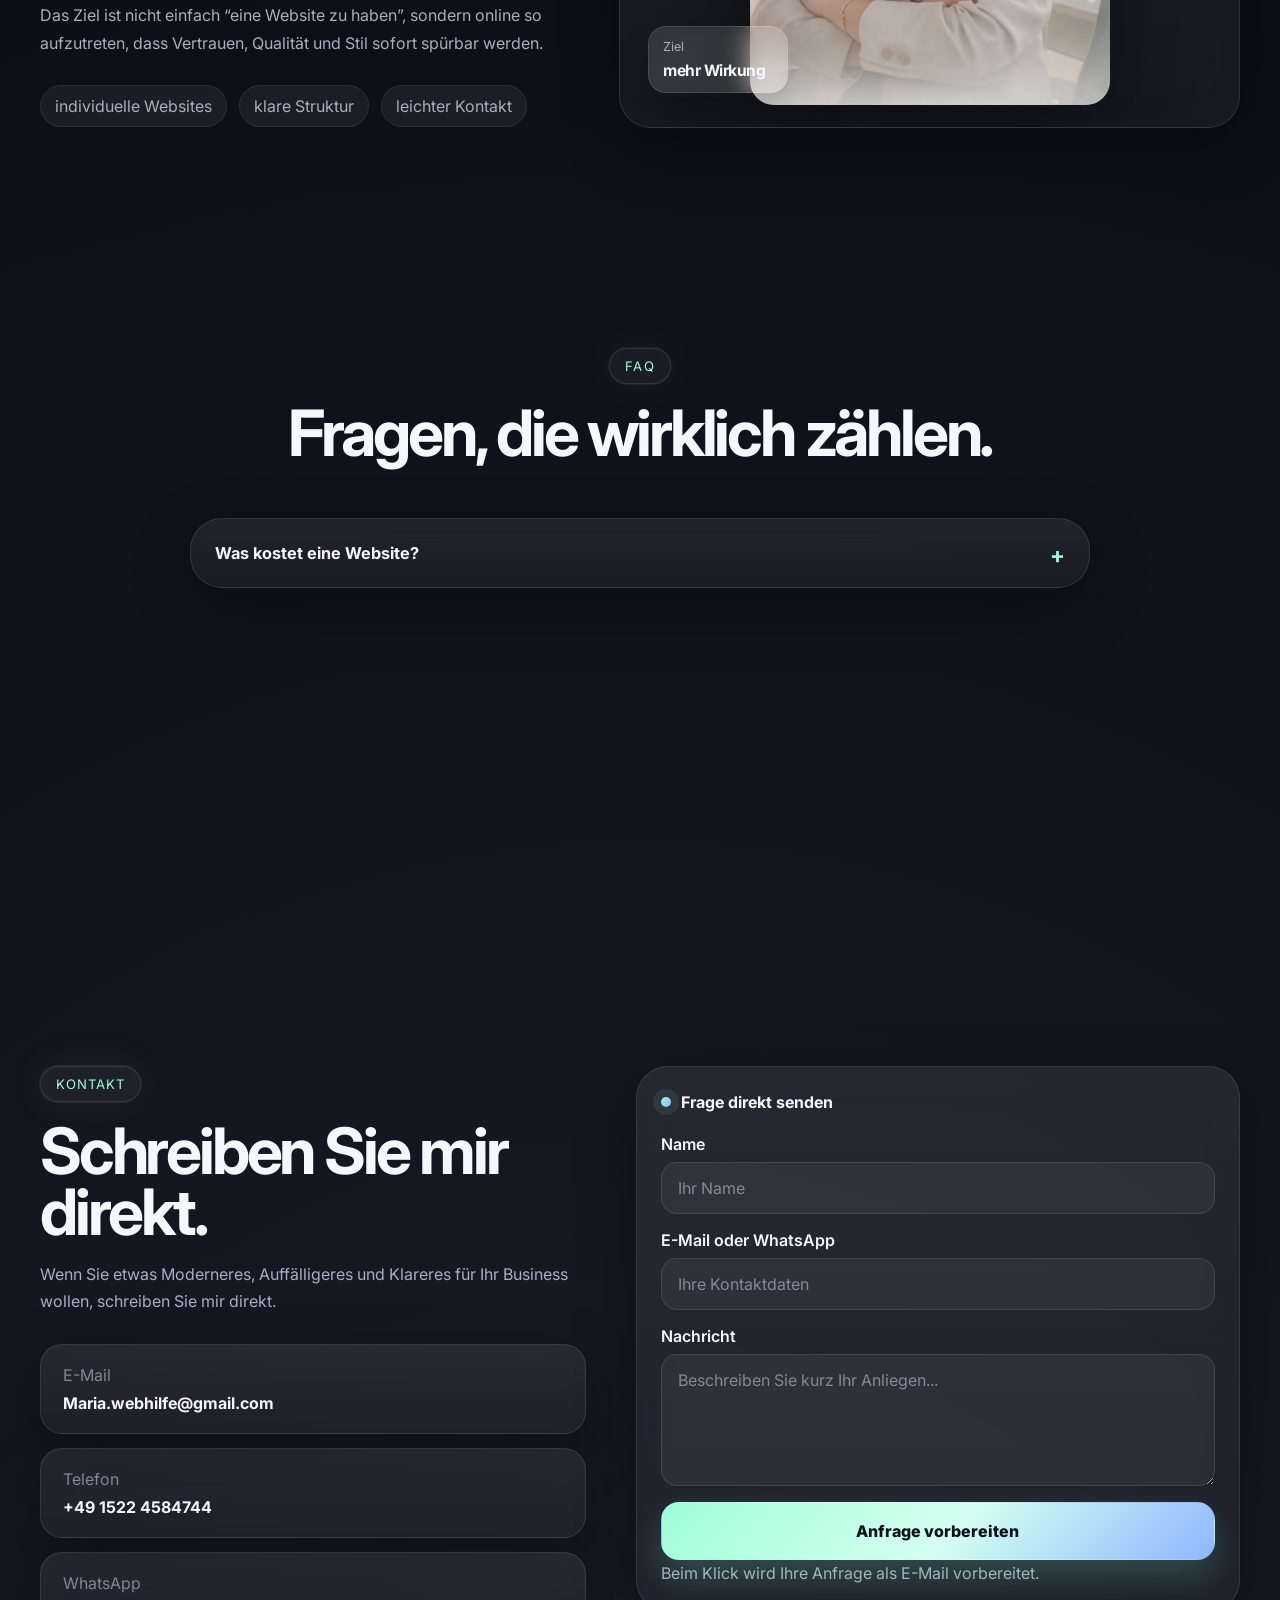
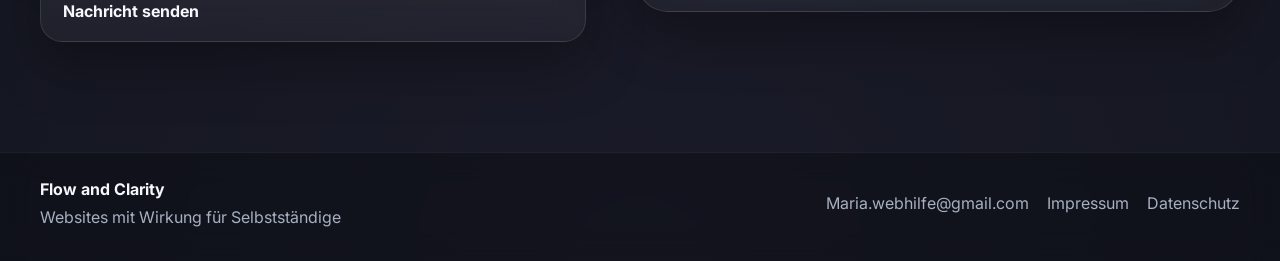
==== commit ae13504e: "upgrade" ====
--- a/index.html
+++ b/index.html
@@ -3,42 +3,39 @@
 <head>
   <meta charset="UTF-8" />
   <meta name="viewport" content="width=device-width, initial-scale=1.0" />
-  <title>Flow and Clarity | Websites für Selbstständige</title>
+  <title>Flow and Clarity | Moderne Websites mit Wirkung</title>
   <meta
     name="description"
-    content="Flow and Clarity – moderne Websites für Selbstständige, kleine Businesses und lokale Dienstleistungen. Zusätzlich Hilfe mit Google Sheets und digitaler Struktur."
+    content="Flow and Clarity erstellt moderne Websites mit Charakter für Selbstständige, lokale Dienstleistungen und kleine Businesses. Klar, hochwertig und aufmerksamkeitsstark."
   />
   <link rel="preconnect" href="https://fonts.googleapis.com" />
   <link rel="preconnect" href="https://fonts.gstatic.com" crossorigin />
   <link
-    href="https://fonts.googleapis.com/css2?family=Inter:wght@400;500;600;700;800&display=swap"
+    href="https://fonts.googleapis.com/css2?family=Inter:wght@400;500;600;700;800;900&display=swap"
     rel="stylesheet"
   />
   <link rel="stylesheet" href="style.css" />
 </head>
 <body>
+  <div class="scroll-progress" id="scrollProgress"></div>
+
+  <div class="noise"></div>
+  <div class="bg-orb bg-orb--1"></div>
+  <div class="bg-orb bg-orb--2"></div>
+  <div class="bg-grid"></div>
+
   <!-- INTRO -->
   <div class="intro" id="intro">
-    <div class="intro__bg"></div>
-    <div class="intro__content">
+    <div class="intro__inner">
       <p class="intro__label">Flow and Clarity</p>
-      <h1 class="intro__title" data-i18n="introTitle">Ich mache Ihren Wert sichtbar.</h1>
+      <h1 class="intro__title" data-i18n="introTitle">Ich mache Ihre Wirkung sichtbar.</h1>
+      <div class="intro__line"></div>
     </div>
   </div>
 
-  <!-- BACKGROUND -->
-  <canvas id="bgCanvas" class="bg-canvas"></canvas>
-
-  <div class="site-bg">
-    <div class="glow glow--1"></div>
-    <div class="glow glow--2"></div>
-    <div class="glow glow--3"></div>
-    <div class="grid-overlay"></div>
-  </div>
-
   <!-- WHATSAPP -->
   <a
-    class="whatsapp-float"
+    class="whatsapp-float magnetic"
     href="https://wa.me/4915224584744"
     target="_blank"
     rel="noopener noreferrer"
@@ -57,7 +54,7 @@
 
       <nav class="nav" id="nav">
         <a href="#services" data-i18n="navServices">Leistungen</a>
-        <a href="#portfolio" data-i18n="navPortfolio">Portfolio</a>
+        <a href="#sas" data-i18n="navCase">SAS PARTS</a>
         <a href="#pricing" data-i18n="navPricing">Preise</a>
         <a href="#about" data-i18n="navAbout">Über mich</a>
         <a href="#faq" data-i18n="navFaq">FAQ</a>
@@ -81,56 +78,89 @@
   <main>
     <!-- HERO -->
     <section class="hero" id="hero">
-      <div class="hero__bg"></div>
+      <div class="hero__bg" id="heroBg"></div>
       <div class="hero__overlay"></div>
 
-      <div class="container hero__content">
-        <div class="hero__text reveal">
+      <div class="container hero__grid">
+        <div class="hero__content reveal">
           <div class="hero__eyebrow" data-i18n="heroEyebrow">
-            Websites ab 280 € für Selbstständige
+            Websites ab 280 € • klar • stark • modern
           </div>
 
           <h1 class="hero__title" data-i18n="heroTitle">
-            Moderne Websites, die Ihr Business klar und professionell zeigen.
+            Websites, die nicht nur da sind — sondern hängen bleiben.
           </h1>
 
           <p class="hero__subtitle" data-i18n="heroSubtitle">
-            Für Selbstständige, lokale Dienstleistungen und kleine Businesses, die online moderner, vertrauensvoller und verständlicher auftreten möchten.
+            Für Selbstständige und kleine Businesses, die online professionell, modern und auffallend auftreten wollen — ohne billig oder chaotisch zu wirken.
           </p>
 
-          <div class="hero__buttons">
-            <a href="#contact" class="btn btn--primary" data-i18n="heroBtn1">Projekt anfragen</a>
-            <a href="#portfolio" class="btn btn--secondary" data-i18n="heroBtn2">Arbeiten ansehen</a>
-          </div>
-
-          <div class="hero__badges">
-            <span data-i18n="heroBadge1">Webdesign</span>
-            <span data-i18n="heroBadge2">klare Struktur</span>
-            <span data-i18n="heroBadge3">Google Sheets optional</span>
-          </div>
-        </div>
-      </div>
-    </section>
-
-    <!-- QUICK TRUST -->
-    <section class="quick section">
-      <div class="container quick__grid">
-        <article class="quick-card reveal tilt-card">
-          <div class="quick-card__icon">↗</div>
-          <h3 data-i18n="quick1Title">Modern</h3>
-          <p data-i18n="quick1Text">Saubere Websites mit starkem ersten Eindruck.</p>
+          <div class="hero__actions">
+            <a href="#contact" class="btn btn--primary magnetic" data-i18n="heroBtn1">Projekt anfragen</a>
+            <a href="#sas" class="btn btn--ghost magnetic" data-i18n="heroBtn2">SAS PARTS ansehen</a>
+          </div>
+
+          <div class="hero__chips">
+            <span data-i18n="heroChip1">Premium Look</span>
+            <span data-i18n="heroChip2">Scroll-Effekte</span>
+            <span data-i18n="heroChip3">klare Nutzerführung</span>
+          </div>
+        </div>
+
+        <div class="hero__visual reveal reveal-delay">
+          <div class="hero-stack" id="heroStack">
+            <div class="hero-card hero-card--back">
+              <span class="hero-card__label">Visual Impact</span>
+              <strong>Modern • Clean • Bold</strong>
+            </div>
+
+            <div class="hero-card hero-card--mid">
+              <span class="hero-card__label">Erster Eindruck</span>
+              <strong data-i18n="heroCard2">soll sitzen</strong>
+            </div>
+
+            <div class="hero-card hero-card--front">
+              <span class="hero-card__kicker">SAS PARTS</span>
+              <div class="hero-card__screen">
+                <div class="hero-screen__bar"></div>
+                <div class="hero-screen__body">
+                  <div class="hero-screen__title">Teile. Schnell. Klar.</div>
+                  <div class="hero-screen__tags">
+                    <span>WhatsApp</span>
+                    <span>Automotive</span>
+                    <span>Performance</span>
+                  </div>
+                </div>
+              </div>
+            </div>
+
+            <div class="hero-float hero-float--1">2026</div>
+            <div class="hero-float hero-float--2">Wirkung</div>
+            <div class="hero-float hero-float--3">Scroll</div>
+          </div>
+        </div>
+      </div>
+    </section>
+
+    <!-- TRUST STRIP -->
+    <section class="trust section">
+      <div class="container trust__grid">
+        <article class="trust-card reveal tilt-card spotlight-card">
+          <span class="trust-card__number">01</span>
+          <h3 data-i18n="trust1Title">Auffälliger erster Eindruck</h3>
+          <p data-i18n="trust1Text">Nicht generisch. Nicht langweilig. Sondern visuell klar und mit Charakter.</p>
         </article>
 
-        <article class="quick-card reveal tilt-card">
-          <div class="quick-card__icon">◎</div>
-          <h3 data-i18n="quick2Title">Verständlich</h3>
-          <p data-i18n="quick2Text">Ihr Angebot wird schneller verstanden.</p>
+        <article class="trust-card reveal tilt-card spotlight-card">
+          <span class="trust-card__number">02</span>
+          <h3 data-i18n="trust2Title">Struktur, die verkauft</h3>
+          <p data-i18n="trust2Text">Besucher verstehen schneller, was angeboten wird und was der nächste Schritt ist.</p>
         </article>
 
-        <article class="quick-card reveal tilt-card">
-          <div class="quick-card__icon">▣</div>
-          <h3 data-i18n="quick3Title">Strukturiert</h3>
-          <p data-i18n="quick3Text">Auch intern mehr Ordnung und Übersicht.</p>
+        <article class="trust-card reveal tilt-card spotlight-card">
+          <span class="trust-card__number">03</span>
+          <h3 data-i18n="trust3Title">Modern statt “08/15”</h3>
+          <p data-i18n="trust3Text">Scroll, Tiefe, Dynamik und hochwertige Details — aber ohne nervige Überladung.</p>
         </article>
       </div>
     </section>
@@ -141,93 +171,100 @@
         <div class="section-head reveal">
           <span class="section-head__overline" data-i18n="servicesOverline">Leistungen</span>
           <h2 class="section-head__title" data-i18n="servicesTitle">
-            Was Sie konkret bekommen.
+            Was Ihre Website bei mir bekommen kann.
           </h2>
         </div>
 
         <div class="services__grid">
-          <article class="service-card reveal tilt-card">
-            <div class="service-card__icon">01</div>
-            <h3 data-i18n="service1Title">Website Erstellung</h3>
+          <article class="service-card reveal tilt-card spotlight-card">
+            <div class="service-card__top">
+              <span class="service-card__index">01</span>
+              <span class="service-card__tag">Webdesign</span>
+            </div>
+            <h3 data-i18n="service1Title">Individuelle Website</h3>
             <p data-i18n="service1Text">
-              Individuelle Websites für Selbstständige und kleine Businesses – modern, klar und passend zu Ihrem Angebot.
+              Eine Website, die nicht nach Baukasten aussieht, sondern nach echter Marke.
             </p>
           </article>
 
-          <article class="service-card reveal tilt-card">
-            <div class="service-card__icon">02</div>
+          <article class="service-card reveal tilt-card spotlight-card">
+            <div class="service-card__top">
+              <span class="service-card__index">02</span>
+              <span class="service-card__tag">User Flow</span>
+            </div>
             <h3 data-i18n="service2Title">Klare Nutzerführung</h3>
             <p data-i18n="service2Text">
-              Struktur, Text und Aufbau so, dass Besucher schneller verstehen, was Sie anbieten.
+              Aufbau, Texte und Call-to-Actions so, dass Besucher schneller handeln.
             </p>
           </article>
 
-          <article class="service-card reveal tilt-card service-card--wide">
-            <div class="service-card__icon">03</div>
-            <h3 data-i18n="service3Title">Google Sheets Hilfe optional</h3>
+          <article class="service-card reveal tilt-card spotlight-card service-card--wide">
+            <div class="service-card__top">
+              <span class="service-card__index">03</span>
+              <span class="service-card__tag">Digital Structure</span>
+            </div>
+            <h3 data-i18n="service3Title">Google Sheets optional</h3>
             <p data-i18n="service3Text">
-              Wenn Sie möchten, helfe ich zusätzlich mit übersichtlichen Tabellen und praktischer Struktur für den Alltag.
-            </p>
-            <div class="service-card__price" data-i18n="service3Price">ab 75 €</div>
+              Wenn gewünscht, ergänze ich die Website mit sinnvoller digitaler Struktur für Ihren Alltag.
+            </p>
+            <div class="service-card__pill" data-i18n="service3Price">ab 75 €</div>
           </article>
         </div>
       </div>
     </section>
 
-    <!-- PORTFOLIO -->
-    <section class="portfolio section" id="portfolio">
-      <div class="container">
-        <div class="section-head reveal">
-          <span class="section-head__overline" data-i18n="portfolioOverline">Portfolio</span>
-          <h2 class="section-head__title" data-i18n="portfolioTitle">
-            Beispiele meiner Arbeit.
+    <!-- SAS SHOWCASE -->
+    <section class="sas section" id="sas">
+      <div class="container sas__grid">
+        <div class="sas__content reveal">
+          <span class="section-head__overline" data-i18n="sasOverline">Featured Showcase</span>
+          <h2 class="sas__title" data-i18n="sasTitle">
+            SAS PARTS — direkt, maskulin, modern und auf Kontakt gebaut.
           </h2>
-        </div>
-
-        <div class="portfolio__grid">
-          <article class="portfolio-card reveal">
-            <div class="portfolio-card__top">
-              <div>
-                <span class="portfolio-card__tag">Automotive</span>
-                <h3>SAS PARTS</h3>
-              </div>
-            </div>
-
-            <p class="portfolio-card__text" data-i18n="portfolioSasText">
-              Klarer Aufbau, starke Wirkung und direkter Kontakt per WhatsApp.
-            </p>
-
-            <div class="portfolio-shots">
-              <div class="portfolio-shot">
-                <img src="images/sasparts-main.jpg" alt="SAS PARTS Startseite" />
-              </div>
-              <div class="portfolio-shot">
-                <img src="images/sasparts-second.jpg" alt="SAS PARTS weiterer Bereich" />
-              </div>
-            </div>
-          </article>
-
-          <article class="portfolio-card reveal reveal-delay">
-            <div class="portfolio-card__top">
-              <div>
-                <span class="portfolio-card__tag">Beauty</span>
-                <h3>Kristina Deibus</h3>
-              </div>
-            </div>
-
-            <p class="portfolio-card__text" data-i18n="portfolioKristinaText">
-              Feminin, elegant und vertrauensvoll – mit klarer Führung für Kundinnen.
-            </p>
-
-            <div class="portfolio-shots">
-              <div class="portfolio-shot">
-                <img src="images/kristina-main.jpg" alt="Kristina Deibus Startseite" />
-              </div>
-              <div class="portfolio-shot">
-                <img src="images/kristina-second.jpg" alt="Kristina Deibus weiterer Bereich" />
-              </div>
-            </div>
-          </article>
+          <p class="sas__text" data-i18n="sasText">
+            Statt das Projekt wie ein klassisches Portfolio zu zeigen, wird es hier wie ein starker Referenz-Case inszeniert: visuell, präsent und mit echtem Zug nach vorn.
+          </p>
+
+          <div class="sas__points">
+            <div class="sas-point">
+              <span>•</span>
+              <p data-i18n="sasPoint1">klare Hero-Wirkung</p>
+            </div>
+            <div class="sas-point">
+              <span>•</span>
+              <p data-i18n="sasPoint2">WhatsApp-Fokus für direkte Anfragen</p>
+            </div>
+            <div class="sas-point">
+              <span>•</span>
+              <p data-i18n="sasPoint3">dunkle, hochwertige Performance-Optik</p>
+            </div>
+          </div>
+
+          <a href="#contact" class="btn btn--primary magnetic" data-i18n="sasBtn">So etwas will ich auch</a>
+        </div>
+
+        <div class="sas__visual reveal reveal-delay" id="sasVisual">
+          <div class="sas-browser sas-browser--main tilt-card spotlight-card">
+            <div class="sas-browser__top">
+              <span></span><span></span><span></span>
+            </div>
+            <div class="sas-browser__body">
+              <img src="images/sasparts-main.jpg" alt="SAS PARTS Startseite" />
+            </div>
+          </div>
+
+          <div class="sas-browser sas-browser--side tilt-card spotlight-card">
+            <div class="sas-browser__top">
+              <span></span><span></span><span></span>
+            </div>
+            <div class="sas-browser__body">
+              <img src="images/sasparts-second.jpg" alt="SAS PARTS Bereich" />
+            </div>
+          </div>
+
+          <div class="sas-badge sas-badge--1">Automotive</div>
+          <div class="sas-badge sas-badge--2">High Intent</div>
+          <div class="sas-badge sas-badge--3">Fast Contact</div>
         </div>
       </div>
     </section>
@@ -238,62 +275,46 @@
         <div class="section-head reveal">
           <span class="section-head__overline" data-i18n="pricingOverline">Preise</span>
           <h2 class="section-head__title" data-i18n="pricingTitle">
-            Klare Preise ohne Verwirrung.
+            Klar. Direkt. Ohne unnötiges Theater.
           </h2>
         </div>
 
         <div class="pricing__grid">
-          <article class="price-card reveal">
-            <div class="price-card__top">
-              <span class="price-card__tag" data-i18n="websiteTag">Website</span>
-              <h3 data-i18n="websiteTitle">ab 280 €</h3>
-              <div class="price-card__price-note-wrap">
-                <span class="price-note" data-i18n="websitePriceNote">einmalige Zahlung</span>
-                <span class="price-extra" data-i18n="websiteExtra">Preis abhängig von Umfang und Funktion</span>
-              </div>
-            </div>
-
+          <article class="price-card reveal spotlight-card">
+            <span class="price-card__tag" data-i18n="websiteTag">Website</span>
+            <h3 data-i18n="websiteTitle">ab 280 €</h3>
+            <p class="price-card__meta" data-i18n="websitePriceNote">einmalige Zahlung</p>
             <p class="price-card__text" data-i18n="websiteText">
-              Für Selbstständige und kleine Businesses, die online professionell und modern auftreten möchten.
+              Für Selbstständige und kleine Businesses, die online hochwertiger wirken wollen.
             </p>
 
             <ul class="price-card__list">
               <li data-i18n="websiteList1">individuelles Design</li>
-              <li data-i18n="websiteList2">mobile & Desktop Optimierung</li>
-              <li data-i18n="websiteList3">klare Struktur & Nutzerführung</li>
+              <li data-i18n="websiteList2">mobil & Desktop optimiert</li>
+              <li data-i18n="websiteList3">klare Struktur</li>
               <li data-i18n="websiteList4">Kontakt / WhatsApp Integration</li>
-              <li data-i18n="websiteList5">moderne visuelle Darstellung</li>
+              <li data-i18n="websiteList5">moderne visuelle Wirkung</li>
             </ul>
 
-            <a href="#contact" class="btn btn--primary btn--full" data-i18n="websiteBtn">
-              Website anfragen
-            </a>
+            <a href="#contact" class="btn btn--primary btn--full magnetic" data-i18n="websiteBtn">Website anfragen</a>
           </article>
 
-          <article class="price-card reveal reveal-delay">
-            <div class="price-card__top">
-              <span class="price-card__tag" data-i18n="sheetsTag">Google Sheets</span>
-              <h3 data-i18n="sheetsTitle">ab 75 €</h3>
-              <div class="price-card__price-note-wrap">
-                <span class="price-note" data-i18n="sheetsPriceNote">je nach Aufwand</span>
-                <span class="price-extra" data-i18n="sheetsExtra">Preis abhängig vom Umfang</span>
-              </div>
-            </div>
-
+          <article class="price-card reveal reveal-delay spotlight-card">
+            <span class="price-card__tag" data-i18n="sheetsTag">Google Sheets</span>
+            <h3 data-i18n="sheetsTitle">ab 75 €</h3>
+            <p class="price-card__meta" data-i18n="sheetsPriceNote">je nach Aufwand</p>
             <p class="price-card__text" data-i18n="sheetsText">
-              Struktur und Ordnung für Tabellen, Prozesse, Kundenübersicht oder den Arbeitsalltag.
+              Struktur, Ordnung und Übersicht für Tabellen, Abläufe und Alltag.
             </p>
 
             <ul class="price-card__list">
               <li data-i18n="sheetsList1">klare Tabellenstruktur</li>
               <li data-i18n="sheetsList2">individuelle Lösungen</li>
-              <li data-i18n="sheetsList3">Übersicht für Ihren Alltag</li>
-              <li data-i18n="sheetsList4">einfach und verständlich aufgebaut</li>
+              <li data-i18n="sheetsList3">besserer Überblick</li>
+              <li data-i18n="sheetsList4">einfach aufgebaut</li>
             </ul>
 
-            <a href="#contact" class="btn btn--sheets btn--full" data-i18n="sheetsBtn">
-              Hilfe anfragen
-            </a>
+            <a href="#contact" class="btn btn--secondary-dark btn--full magnetic" data-i18n="sheetsBtn">Hilfe anfragen</a>
           </article>
         </div>
       </div>
@@ -303,60 +324,39 @@
     <section class="about section" id="about">
       <div class="container about__grid">
         <div class="about__content reveal">
-          <div class="section-head section-head--left">
-            <span class="section-head__overline" data-i18n="aboutOverline">Über mich</span>
-            <h2 class="section-head__title" data-i18n="aboutTitle">
-              Ich gestalte Websites, die Ihr Angebot klar und professionell zeigen.
-            </h2>
-          </div>
-
+          <span class="section-head__overline" data-i18n="aboutOverline">Über mich</span>
+          <h2 class="about__title" data-i18n="aboutTitle">
+            Ich erstelle Websites, die nicht nur ordentlich aussehen — sondern wirken.
+          </h2>
           <p class="about__lead" data-i18n="aboutLead">
-            Ich bin Maria und ich unterstütze Selbstständige dabei, online moderner, verständlicher und sichtbarer aufzutreten.
+            Ich bin Maria und verbinde Design, Klarheit und moderne Nutzerführung für Selbstständige.
           </p>
-
-          <p data-i18n="aboutText1">
-            Ich verbinde Design, Struktur und klare Nutzerführung – damit Besucher schneller verstehen, was Sie anbieten und wie sie Sie kontaktieren können.
+          <p class="about__text" data-i18n="aboutText1">
+            Das Ziel ist nicht einfach “eine Website zu haben”, sondern online so aufzutreten, dass Vertrauen, Qualität und Stil sofort spürbar werden.
           </p>
 
-          <div class="about-service-strip">
-            <div class="about-service-strip__item">
-              <span class="about-service-strip__icon">✦</span>
-              <span data-i18n="aboutStrip1">individuelle Websites</span>
-            </div>
-
-            <div class="about-service-strip__item">
-              <span class="about-service-strip__icon">◎</span>
-              <span data-i18n="aboutStrip2">klare Struktur</span>
-            </div>
-
-            <div class="about-service-strip__item">
-              <span class="about-service-strip__icon">▣</span>
-              <span data-i18n="aboutStrip3">leichter Kontakt</span>
-            </div>
+          <div class="about__chips">
+            <span data-i18n="aboutStrip1">individuelle Websites</span>
+            <span data-i18n="aboutStrip2">klare Struktur</span>
+            <span data-i18n="aboutStrip3">leichter Kontakt</span>
           </div>
         </div>
 
         <div class="about__visual reveal reveal-delay">
-          <div class="about-photo-wrap">
-            <div class="about-photo-glow"></div>
-
-            <div class="about-photo">
-              <img src="images/maria-business.png" alt="Maria - Webdesign & Struktur" />
-            </div>
-
-            <div class="about-floating-card about-floating-card--1">
-              <span class="about-floating-card__label" data-i18n="aboutFloat1Label">Website</span>
+          <div class="about-panel spotlight-card">
+            <div class="about-panel__glow"></div>
+            <img src="images/maria-business.png" alt="Maria - Webdesign" />
+            <div class="about-mini about-mini--1">
+              <span data-i18n="aboutFloat1Label">Website</span>
               <strong data-i18n="aboutFloat1Value">klar & modern</strong>
             </div>
-
-            <div class="about-floating-card about-floating-card--2">
-              <span class="about-floating-card__label" data-i18n="aboutFloat2Label">Google Sheets</span>
+            <div class="about-mini about-mini--2">
+              <span data-i18n="aboutFloat2Label">Google Sheets</span>
               <strong data-i18n="aboutFloat2Value">optional dazu</strong>
             </div>
-
-            <div class="about-floating-card about-floating-card--3">
-              <span class="about-floating-card__label" data-i18n="aboutFloat3Label">Ziel</span>
-              <strong data-i18n="aboutFloat3Value">mehr Klarheit</strong>
+            <div class="about-mini about-mini--3">
+              <span data-i18n="aboutFloat3Label">Ziel</span>
+              <strong data-i18n="aboutFloat3Value">mehr Wirkung</strong>
             </div>
           </div>
         </div>
@@ -369,51 +369,29 @@
         <div class="section-head reveal">
           <span class="section-head__overline" data-i18n="faqOverline">FAQ</span>
           <h2 class="section-head__title" data-i18n="faqTitle">
-            Fragen, die für Selbstständige wirklich wichtig sind.
+            Fragen, die wirklich zählen.
           </h2>
         </div>
 
         <div class="faq__list">
-          <details class="faq-item reveal">
-            <summary data-i18n="faq1Q">Was kostet eine Website bei Ihnen?</summary>
-            <p data-i18n="faq1A">
-              Eine einfache Website startet ab 280 €. Der endgültige Preis hängt vom Umfang, der Struktur, zusätzlichen Funktionen und dem gewünschten Aufbau ab.
-            </p>
+          <details class="faq-item reveal spotlight-card">
+            <summary data-i18n="faq1Q">Was kostet eine Website?</summary>
+            <p data-i18n="faq1A">Eine einfache Website startet ab 280 €. Der Endpreis hängt vom Umfang und den gewünschten Funktionen ab.</p>
           </details>
 
-          <details class="faq-item reveal">
-            <summary data-i18n="faq2Q">Wovon hängt der Preis genau ab?</summary>
-            <p data-i18n="faq2A">
-              Der Preis hängt von der Komplexität der Website, den gewünschten Funktionen, der Anzahl der Bereiche, der Domain-Anbindung und dem individuellen Aufwand ab.
-            </p>
+          <details class="faq-item reveal spotlight-card">
+            <summary data-i18n="faq2Q">Kann die Website später erweitert werden?</summary>
+            <p data-i18n="faq2A">Ja. Sie kann später ergänzt, angepasst und weiterentwickelt werden.</p>
           </details>
 
-          <details class="faq-item reveal">
-            <summary data-i18n="faq3Q">Muss ich schon Texte oder Bilder fertig haben?</summary>
-            <p data-i18n="faq3A">
-              Nein. Wenn nötig, kann ich Ihnen helfen, die Struktur klarer aufzubauen und Inhalte sinnvoll zu ordnen.
-            </p>
+          <details class="faq-item reveal spotlight-card">
+            <summary data-i18n="faq3Q">Helfen Sie bei Texten und Struktur?</summary>
+            <p data-i18n="faq3A">Ja. Wenn nötig, helfe ich bei Aufbau, Klarheit und Nutzerführung.</p>
           </details>
 
-          <details class="faq-item reveal">
-            <summary data-i18n="faq4Q">Kann ich auch nur Hilfe mit Google Sheets bekommen?</summary>
-            <p data-i18n="faq4A">
-              Ja. Google Sheets Unterstützung beginnt ab 75 € und kann unabhängig von einer Website angefragt werden.
-            </p>
-          </details>
-
-          <details class="faq-item reveal">
-            <summary data-i18n="faq5Q">Kann ich später noch Änderungen oder Erweiterungen machen?</summary>
-            <p data-i18n="faq5A">
-              Ja. Eine Website kann später erweitert, angepasst und weiterentwickelt werden – je nachdem, wie Ihr Business wächst.
-            </p>
-          </details>
-
-          <details class="faq-item reveal">
-            <summary data-i18n="faq6Q">Helfen Sie auch bei Domain und technischer Einrichtung?</summary>
-            <p data-i18n="faq6A">
-              Ja. Je nach Projekt kann ich auch bei der Domain-Anbindung und der grundlegenden technischen Einrichtung helfen.
-            </p>
+          <details class="faq-item reveal spotlight-card">
+            <summary data-i18n="faq4Q">Helfen Sie auch mit Domain und Technik?</summary>
+            <p data-i18n="faq4A">Ja. Je nach Projekt unterstütze ich auch bei Domain und technischer Einrichtung.</p>
           </details>
         </div>
       </div>
@@ -423,29 +401,24 @@
     <section class="contact section" id="contact">
       <div class="container contact__grid">
         <div class="contact__info reveal">
-          <div class="section-head section-head--left">
-            <span class="section-head__overline" data-i18n="contactOverline">Kontakt</span>
-            <h2 class="section-head__title" data-i18n="contactTitle">
-              Schreiben Sie mir direkt.
-            </h2>
-          </div>
-
+          <span class="section-head__overline" data-i18n="contactOverline">Kontakt</span>
+          <h2 class="contact__title" data-i18n="contactTitle">Schreiben Sie mir direkt.</h2>
           <p class="contact__text" data-i18n="contactText">
-            Wenn Sie eine Website oder mehr digitale Klarheit für Ihr Business suchen, können Sie mir direkt schreiben.
+            Wenn Sie etwas Moderneres, Auffälligeres und Klareres für Ihr Business wollen, schreiben Sie mir direkt.
           </p>
 
           <div class="contact-list">
-            <a href="mailto:Maria.webhilfe@gmail.com" class="contact-item">
+            <a href="mailto:Maria.webhilfe@gmail.com" class="contact-item spotlight-card">
               <span class="contact-item__label" data-i18n="contactMailLabel">E-Mail</span>
               <span class="contact-item__value">Maria.webhilfe@gmail.com</span>
             </a>
 
-            <a href="tel:+4915224584744" class="contact-item">
+            <a href="tel:+4915224584744" class="contact-item spotlight-card">
               <span class="contact-item__label" data-i18n="contactPhoneLabel">Telefon</span>
               <span class="contact-item__value">+49 1522 4584744</span>
             </a>
 
-            <a href="https://wa.me/4915224584744" target="_blank" rel="noopener noreferrer" class="contact-item">
+            <a href="https://wa.me/4915224584744" target="_blank" rel="noopener noreferrer" class="contact-item spotlight-card">
               <span class="contact-item__label">WhatsApp</span>
               <span class="contact-item__value" data-i18n="contactWhatsappValue">Nachricht senden</span>
             </a>
@@ -453,7 +426,7 @@
         </div>
 
         <div class="contact__form reveal reveal-delay">
-          <div class="chat-box">
+          <div class="chat-box spotlight-card">
             <div class="chat-box__top">
               <span class="chat-dot"></span>
               <span data-i18n="chatTitle">Frage direkt senden</span>
@@ -480,7 +453,7 @@
                 ></textarea>
               </div>
 
-              <button type="submit" class="btn btn--primary btn--full" data-i18n="formBtn">
+              <button type="submit" class="btn btn--primary btn--full magnetic" data-i18n="formBtn">
                 Anfrage vorbereiten
               </button>
             </form>
@@ -494,31 +467,18 @@
     </section>
   </main>
 
-  <!-- FOOTER -->
-  <footer class="footer footer--rich">
-    <div class="container footer__top">
-      <div class="footer-brand">
-        <div class="footer-brand__mark">
-          <span></span>
-        </div>
-        <div>
-          <strong>Flow and Clarity</strong>
-          <p data-i18n="footerText">Websites & digitale Struktur für Selbstständige</p>
-        </div>
-      </div>
-
-      <div class="footer__cta">
+  <footer class="footer">
+    <div class="container footer__inner">
+      <div class="footer__brand">
+        <strong>Flow and Clarity</strong>
+        <p data-i18n="footerText">Websites mit Wirkung für Selbstständige</p>
+      </div>
+
+      <div class="footer__links">
         <a href="mailto:Maria.webhilfe@gmail.com">Maria.webhilfe@gmail.com</a>
-        <a href="tel:+4915224584744">+49 1522 4584744</a>
-      </div>
-    </div>
-
-    <div class="container footer__bottom">
-      <div class="footer__legal">
         <a href="impressum.html">Impressum</a>
         <a href="datenschutz.html">Datenschutz</a>
       </div>
-      <p class="footer__copy">© 2026 Flow and Clarity</p>
     </div>
   </footer>
 
--- a/style.css
+++ b/style.css
@@ -1,24 +1,31 @@
 :root {
-  --bg: #f6fbfa;
-  --surface: rgba(255, 255, 255, 0.68);
-  --surface-strong: rgba(255, 255, 255, 0.84);
-  --surface-soft: rgba(255, 255, 255, 0.56);
-  --text: #1f2530;
-  --muted: #5f6877;
-  --line: rgba(60, 82, 90, 0.12);
-
-  --mint: #a8e6d8;
-  --mint-strong: #7fd5c2;
-  --violet: #d8c8ff;
-  --violet-strong: #bca4ff;
-
-  --shadow: 0 20px 50px rgba(103, 110, 144, 0.12);
-  --shadow-strong: 0 28px 70px rgba(150, 158, 208, 0.16);
-
-  --radius-xl: 28px;
-  --radius-lg: 20px;
-  --radius-md: 14px;
-  --container: 1180px;
+  --bg: #06070b;
+  --bg-soft: #0c1018;
+  --surface: rgba(255, 255, 255, 0.06);
+  --surface-strong: rgba(255, 255, 255, 0.1);
+  --surface-glass: rgba(255, 255, 255, 0.08);
+  --line: rgba(255, 255, 255, 0.12);
+  --line-strong: rgba(255, 255, 255, 0.2);
+
+  --text: #f5f7fb;
+  --muted: #a7b0c1;
+  --muted-soft: #7f8899;
+
+  --accent: #9effd6;
+  --accent-2: #8db7ff;
+  --accent-3: #d7a6ff;
+  --accent-dark: #6df0c1;
+
+  --shadow: 0 20px 60px rgba(0, 0, 0, 0.32);
+  --shadow-strong: 0 30px 90px rgba(0, 0, 0, 0.48);
+  --glow: 0 0 0 1px rgba(255,255,255,0.05), 0 0 40px rgba(110, 255, 214, 0.08);
+
+  --radius-xl: 32px;
+  --radius-lg: 24px;
+  --radius-md: 18px;
+  --radius-sm: 14px;
+
+  --container: 1200px;
   --transition: 0.35s ease;
 }
 
@@ -35,9 +42,10 @@
   font-family: "Inter", sans-serif;
   color: var(--text);
   background:
-    radial-gradient(circle at top left, rgba(168, 230, 216, 0.18), transparent 30%),
-    radial-gradient(circle at top right, rgba(216, 200, 255, 0.18), transparent 28%),
-    linear-gradient(180deg, #f9fcfc 0%, #f2f8f7 100%);
+    radial-gradient(circle at 15% 20%, rgba(158,255,214,0.08), transparent 28%),
+    radial-gradient(circle at 85% 18%, rgba(141,183,255,0.08), transparent 30%),
+    radial-gradient(circle at 50% 100%, rgba(215,166,255,0.08), transparent 34%),
+    linear-gradient(180deg, #06070b 0%, #080b10 38%, #0a0f16 100%);
   overflow-x: hidden;
 }
 
@@ -46,8 +54,8 @@
 }
 
 a {
+  text-decoration: none;
   color: inherit;
-  text-decoration: none;
 }
 
 button,
@@ -57,8 +65,8 @@
 }
 
 img {
+  display: block;
   max-width: 100%;
-  display: block;
 }
 
 .container {
@@ -70,120 +78,129 @@
 .header,
 .footer,
 .whatsapp-float,
-.intro {
+.intro,
+.scroll-progress {
   position: relative;
-  z-index: 2;
+  z-index: 3;
 }
 
 .section {
-  padding: 92px 0;
   position: relative;
-  z-index: 2;
+  padding: 110px 0;
 }
 
 .section-head {
   text-align: center;
-  max-width: 820px;
-  margin: 0 auto 46px;
-}
-
-.section-head--left {
-  text-align: left;
-  margin: 0 0 28px;
+  max-width: 880px;
+  margin: 0 auto 54px;
 }
 
 .section-head__overline {
-  display: inline-block;
-  padding: 8px 14px;
+  display: inline-flex;
+  align-items: center;
+  gap: 10px;
+  padding: 9px 15px;
   border-radius: 999px;
-  background: rgba(168, 230, 216, 0.18);
-  border: 1px solid rgba(127, 213, 194, 0.28);
-  font-size: 0.85rem;
-  color: #446763;
-  margin-bottom: 16px;
-}
-
-.section-head__title {
+  background: rgba(255,255,255,0.05);
+  border: 1px solid rgba(255,255,255,0.1);
+  color: var(--accent);
+  font-size: 0.82rem;
+  letter-spacing: 0.08em;
+  text-transform: uppercase;
+  backdrop-filter: blur(12px);
+  box-shadow: var(--glow);
+  margin-bottom: 18px;
+}
+
+.section-head__title,
+.about__title,
+.contact__title,
+.sas__title {
   margin: 0;
-  font-size: clamp(2rem, 4vw, 3.3rem);
-  line-height: 1.05;
-  letter-spacing: -0.03em;
-}
-
-/* BACKGROUND */
-.site-bg {
+  font-size: clamp(2.1rem, 5vw, 4.25rem);
+  line-height: 0.96;
+  letter-spacing: -0.05em;
+}
+
+/* progress */
+.scroll-progress {
+  position: fixed;
+  top: 0;
+  left: 0;
+  width: 0%;
+  height: 3px;
+  background: linear-gradient(90deg, var(--accent), var(--accent-2), var(--accent-3));
+  z-index: 9999;
+  box-shadow: 0 0 18px rgba(158,255,214,0.5);
+}
+
+/* background extras */
+.noise {
   position: fixed;
   inset: 0;
   pointer-events: none;
   z-index: 0;
-  overflow: hidden;
-}
-
-.glow {
-  position: absolute;
+  opacity: 0.05;
+  background-image:
+    radial-gradient(circle at 20% 20%, rgba(255,255,255,0.6) 0 1px, transparent 1px),
+    radial-gradient(circle at 80% 60%, rgba(255,255,255,0.55) 0 1px, transparent 1px),
+    radial-gradient(circle at 40% 80%, rgba(255,255,255,0.45) 0 1px, transparent 1px);
+  background-size: 170px 170px, 210px 210px, 260px 260px;
+  mix-blend-mode: soft-light;
+}
+
+.bg-orb {
+  position: fixed;
   border-radius: 50%;
-  filter: blur(90px);
-  opacity: 0.78;
-  animation: floatGlow 14s ease-in-out infinite alternate;
-}
-
-.glow--1 {
+  filter: blur(100px);
+  pointer-events: none;
+  z-index: 0;
+  opacity: 0.55;
+  animation: orbFloat 14s ease-in-out infinite alternate;
+}
+
+.bg-orb--1 {
   width: 360px;
   height: 360px;
-  background: rgba(168, 230, 216, 0.33);
-  top: 8%;
-  left: -60px;
-}
-
-.glow--2 {
+  top: 6%;
+  left: -80px;
+  background: rgba(158,255,214,0.14);
+}
+
+.bg-orb--2 {
   width: 420px;
   height: 420px;
-  background: rgba(216, 200, 255, 0.28);
-  top: 22%;
-  right: -80px;
+  right: -120px;
+  top: 18%;
+  background: rgba(141,183,255,0.16);
   animation-delay: 2s;
 }
 
-.glow--3 {
-  width: 320px;
-  height: 320px;
-  background: rgba(170, 210, 255, 0.18);
-  bottom: 10%;
-  left: 35%;
-  animation-delay: 4s;
-}
-
-.grid-overlay {
-  position: absolute;
-  inset: 0;
-  background-image:
-    linear-gradient(rgba(90, 105, 120, 0.08) 1px, transparent 1px),
-    linear-gradient(90deg, rgba(90, 105, 120, 0.08) 1px, transparent 1px);
-  background-size: 42px 42px;
-  mask-image: radial-gradient(circle at center, black 62%, transparent 96%);
-  opacity: 0.74;
-  animation: gridPulse 7s ease-in-out infinite;
-}
-
-.bg-canvas {
+.bg-grid {
   position: fixed;
   inset: 0;
-  z-index: 1;
+  z-index: 0;
   pointer-events: none;
-  opacity: 0.75;
-  mix-blend-mode: multiply;
-}
-
-/* INTRO */
+  opacity: 0.12;
+  background-image:
+    linear-gradient(rgba(255,255,255,0.08) 1px, transparent 1px),
+    linear-gradient(90deg, rgba(255,255,255,0.08) 1px, transparent 1px);
+  background-size: 48px 48px;
+  mask-image: radial-gradient(circle at center, black 42%, transparent 92%);
+}
+
+/* intro */
 .intro {
   position: fixed;
   inset: 0;
-  z-index: 9999;
   display: grid;
   place-items: center;
-  background: rgba(245, 251, 250, 0.88);
-  backdrop-filter: blur(20px);
-  transition: opacity 0.8s ease, visibility 0.8s ease;
+  background:
+    radial-gradient(circle at center, rgba(141,183,255,0.08), transparent 40%),
+    rgba(6, 7, 11, 0.9);
+  backdrop-filter: blur(18px);
+  z-index: 10000;
+  transition: opacity 0.9s ease, visibility 0.9s ease;
 }
 
 .intro.hide {
@@ -191,46 +208,45 @@
   visibility: hidden;
 }
 
-.intro__bg {
-  position: absolute;
-  inset: 0;
-  background:
-    radial-gradient(circle at 25% 20%, rgba(168, 230, 216, 0.28), transparent 25%),
-    radial-gradient(circle at 75% 30%, rgba(216, 200, 255, 0.28), transparent 25%),
-    linear-gradient(180deg, rgba(255,255,255,0.65), rgba(255,255,255,0.3));
-}
-
-.intro__content {
-  position: relative;
+.intro__inner {
   text-align: center;
   padding: 24px;
 }
 
 .intro__label {
-  margin: 0 0 14px;
+  margin: 0 0 18px;
+  text-transform: uppercase;
+  letter-spacing: 0.22em;
+  font-size: 0.78rem;
   color: var(--muted);
-  letter-spacing: 0.18em;
-  text-transform: uppercase;
-  font-size: 0.78rem;
 }
 
 .intro__title {
   margin: 0;
-  font-size: clamp(2rem, 5vw, 4rem);
-  line-height: 1.05;
-  letter-spacing: -0.04em;
-  max-width: 760px;
-}
-
-/* HEADER */
+  font-size: clamp(2rem, 6vw, 4.8rem);
+  line-height: 0.96;
+  letter-spacing: -0.05em;
+  max-width: 860px;
+}
+
+.intro__line {
+  width: min(320px, 70vw);
+  height: 2px;
+  margin: 28px auto 0;
+  border-radius: 999px;
+  background: linear-gradient(90deg, transparent, var(--accent), var(--accent-2), transparent);
+  animation: introLine 1.8s ease-in-out infinite;
+}
+
+/* header */
 .header {
   position: sticky;
   top: 0;
   z-index: 1000;
   padding: 18px 0;
-  backdrop-filter: blur(18px);
-  background: rgba(246, 251, 250, 0.55);
-  border-bottom: 1px solid rgba(80, 93, 103, 0.08);
+  background: rgba(8, 11, 16, 0.5);
+  border-bottom: 1px solid rgba(255,255,255,0.06);
+  backdrop-filter: blur(18px) saturate(130%);
 }
 
 .header__inner {
@@ -244,16 +260,18 @@
   display: inline-flex;
   align-items: center;
   gap: 12px;
-  font-weight: 700;
-  letter-spacing: -0.02em;
+  font-weight: 800;
+  letter-spacing: -0.03em;
 }
 
 .logo__dot {
   width: 12px;
   height: 12px;
   border-radius: 50%;
-  background: linear-gradient(135deg, var(--mint-strong), var(--violet-strong));
-  box-shadow: 0 0 0 8px rgba(168, 230, 216, 0.12);
+  background: linear-gradient(135deg, var(--accent), var(--accent-2));
+  box-shadow:
+    0 0 0 8px rgba(158,255,214,0.09),
+    0 0 18px rgba(158,255,214,0.4);
 }
 
 .logo__text {
@@ -269,23 +287,24 @@
 .nav a {
   position: relative;
   color: var(--muted);
-  transition: var(--transition);
-}
-
-.nav a:hover,
-.nav a.is-active {
-  color: var(--text);
+  transition: color var(--transition);
 }
 
 .nav a::after {
   content: "";
   position: absolute;
   left: 0;
-  bottom: -7px;
+  bottom: -8px;
   width: 0;
   height: 2px;
-  background: linear-gradient(90deg, var(--mint-strong), var(--violet-strong));
+  border-radius: 999px;
+  background: linear-gradient(90deg, var(--accent), var(--accent-2));
   transition: width var(--transition);
+}
+
+.nav a:hover,
+.nav a.is-active {
+  color: var(--text);
 }
 
 .nav a:hover::after,
@@ -296,31 +315,30 @@
 .header__actions {
   display: flex;
   align-items: center;
-  gap: 16px;
+  gap: 14px;
 }
 
 .lang-switch {
   display: inline-flex;
-  align-items: center;
   padding: 4px;
-  background: rgba(255,255,255,0.7);
+  border-radius: 999px;
   border: 1px solid var(--line);
-  border-radius: 999px;
-  box-shadow: var(--shadow);
+  background: rgba(255,255,255,0.04);
+  backdrop-filter: blur(12px);
 }
 
 .lang-btn {
   border: 0;
   background: transparent;
-  padding: 9px 14px;
+  color: var(--muted);
+  padding: 8px 13px;
   border-radius: 999px;
   cursor: pointer;
-  color: var(--muted);
   transition: var(--transition);
 }
 
 .lang-btn.active {
-  background: linear-gradient(135deg, rgba(168,230,216,0.7), rgba(216,200,255,0.7));
+  background: linear-gradient(135deg, rgba(158,255,214,0.18), rgba(141,183,255,0.22));
   color: var(--text);
   font-weight: 700;
 }
@@ -329,11 +347,11 @@
   display: none;
   width: 48px;
   height: 48px;
+  border-radius: 16px;
   border: 1px solid var(--line);
-  background: rgba(255,255,255,0.75);
-  border-radius: 14px;
+  background: rgba(255,255,255,0.04);
+  position: relative;
   cursor: pointer;
-  position: relative;
 }
 
 .menu-toggle span {
@@ -341,7 +359,7 @@
   left: 12px;
   width: 22px;
   height: 2px;
-  background: var(--text);
+  background: #fff;
   transition: var(--transition);
 }
 
@@ -353,264 +371,424 @@
   top: 28px;
 }
 
-/* COMMON CARDS */
-.quick-card,
+/* hero */
+.hero {
+  position: relative;
+  min-height: 100vh;
+  display: flex;
+  align-items: center;
+  overflow: hidden;
+}
+
+.hero__bg {
+  position: absolute;
+  inset: 0;
+  background:
+    radial-gradient(circle at 75% 20%, rgba(158,255,214,0.12), transparent 20%),
+    radial-gradient(circle at 85% 45%, rgba(141,183,255,0.12), transparent 22%),
+    url("images/hero-bg.jpg") center center / cover no-repeat;
+  transform: scale(1.06);
+  will-change: transform;
+}
+
+.hero__overlay {
+  position: absolute;
+  inset: 0;
+  background:
+    linear-gradient(90deg, rgba(6, 7, 11, 0.86) 0%, rgba(6, 7, 11, 0.72) 36%, rgba(6, 7, 11, 0.46) 62%, rgba(6, 7, 11, 0.7) 100%),
+    linear-gradient(180deg, rgba(6,7,11,0.12), rgba(6,7,11,0.5));
+}
+
+.hero__grid {
+  position: relative;
+  z-index: 2;
+  width: 100%;
+  display: grid;
+  grid-template-columns: 1.05fr 0.95fr;
+  align-items: center;
+  gap: 50px;
+}
+
+.hero__content {
+  padding: 135px 0 90px;
+  max-width: 760px;
+}
+
+.hero__eyebrow {
+  display: inline-flex;
+  align-items: center;
+  padding: 10px 16px;
+  border-radius: 999px;
+  font-size: 0.84rem;
+  background: rgba(255,255,255,0.07);
+  border: 1px solid rgba(255,255,255,0.11);
+  color: var(--accent);
+  backdrop-filter: blur(12px);
+  box-shadow: var(--glow);
+  margin-bottom: 22px;
+}
+
+.hero__title {
+  margin: 0 0 18px;
+  font-size: clamp(3rem, 7vw, 6.4rem);
+  line-height: 0.9;
+  letter-spacing: -0.07em;
+  max-width: 900px;
+  text-wrap: balance;
+}
+
+.hero__subtitle {
+  margin: 0;
+  max-width: 680px;
+  font-size: 1.12rem;
+  line-height: 1.75;
+  color: rgba(245,247,251,0.82);
+}
+
+.hero__actions {
+  margin-top: 30px;
+  display: flex;
+  flex-wrap: wrap;
+  gap: 14px;
+}
+
+.hero__chips {
+  display: flex;
+  flex-wrap: wrap;
+  gap: 12px;
+  margin-top: 30px;
+}
+
+.hero__chips span {
+  display: inline-flex;
+  align-items: center;
+  min-height: 42px;
+  padding: 0 14px;
+  border-radius: 999px;
+  background: rgba(255,255,255,0.06);
+  border: 1px solid rgba(255,255,255,0.1);
+  color: rgba(245,247,251,0.92);
+  backdrop-filter: blur(10px);
+  animation: chipFloat 6s ease-in-out infinite;
+}
+
+.hero__chips span:nth-child(2) {
+  animation-delay: 1s;
+}
+
+.hero__chips span:nth-child(3) {
+  animation-delay: 2s;
+}
+
+.hero__visual {
+  position: relative;
+  display: flex;
+  justify-content: center;
+}
+
+.hero-stack {
+  position: relative;
+  width: min(100%, 520px);
+  height: 540px;
+  perspective: 1300px;
+}
+
+.hero-card {
+  position: absolute;
+  width: 100%;
+  border-radius: 30px;
+  border: 1px solid rgba(255,255,255,0.1);
+  background:
+    linear-gradient(180deg, rgba(255,255,255,0.09), rgba(255,255,255,0.05));
+  backdrop-filter: blur(16px);
+  box-shadow: var(--shadow-strong);
+  overflow: hidden;
+}
+
+.hero-card--back {
+  top: 0;
+  left: 36px;
+  height: 250px;
+  padding: 28px;
+  transform: rotate(-7deg);
+  opacity: 0.5;
+}
+
+.hero-card--mid {
+  top: 80px;
+  right: 10px;
+  height: 250px;
+  padding: 28px;
+  transform: rotate(7deg);
+  opacity: 0.74;
+}
+
+.hero-card--front {
+  bottom: 0;
+  left: 0;
+  height: 320px;
+  padding: 22px;
+  transform: rotate(-2deg);
+}
+
+.hero-card__label,
+.hero-card__kicker {
+  display: inline-flex;
+  margin-bottom: 14px;
+  color: var(--accent);
+  font-size: 0.8rem;
+  letter-spacing: 0.08em;
+  text-transform: uppercase;
+}
+
+.hero-card strong {
+  display: block;
+  font-size: clamp(1.25rem, 2vw, 1.9rem);
+  line-height: 1.05;
+  letter-spacing: -0.04em;
+}
+
+.hero-card__screen {
+  position: relative;
+  height: calc(100% - 26px);
+  border-radius: 22px;
+  overflow: hidden;
+  border: 1px solid rgba(255,255,255,0.09);
+  background:
+    linear-gradient(135deg, rgba(18, 22, 30, 0.96), rgba(12, 16, 24, 0.98));
+}
+
+.hero-screen__bar {
+  height: 20px;
+  border-bottom: 1px solid rgba(255,255,255,0.08);
+  background:
+    radial-gradient(circle at 18px 10px, #ff746d 0 4px, transparent 4.6px),
+    radial-gradient(circle at 38px 10px, #f0c763 0 4px, transparent 4.6px),
+    radial-gradient(circle at 58px 10px, #7af59f 0 4px, transparent 4.6px),
+    linear-gradient(90deg, rgba(255,255,255,0.04), rgba(255,255,255,0.02));
+}
+
+.hero-screen__body {
+  padding: 30px 24px;
+  height: calc(100% - 20px);
+  display: flex;
+  flex-direction: column;
+  justify-content: space-between;
+  background:
+    radial-gradient(circle at top right, rgba(158,255,214,0.08), transparent 24%),
+    radial-gradient(circle at bottom left, rgba(141,183,255,0.08), transparent 30%);
+}
+
+.hero-screen__title {
+  font-size: clamp(1.6rem, 3vw, 2.35rem);
+  font-weight: 800;
+  letter-spacing: -0.05em;
+  max-width: 240px;
+}
+
+.hero-screen__tags {
+  display: flex;
+  flex-wrap: wrap;
+  gap: 10px;
+}
+
+.hero-screen__tags span {
+  display: inline-flex;
+  align-items: center;
+  min-height: 38px;
+  padding: 0 12px;
+  border-radius: 999px;
+  background: rgba(255,255,255,0.06);
+  border: 1px solid rgba(255,255,255,0.08);
+  color: rgba(255,255,255,0.9);
+  font-size: 0.88rem;
+}
+
+.hero-float {
+  position: absolute;
+  z-index: 3;
+  padding: 10px 14px;
+  border-radius: 999px;
+  background: rgba(255,255,255,0.08);
+  border: 1px solid rgba(255,255,255,0.12);
+  backdrop-filter: blur(12px);
+  color: #fff;
+  font-weight: 700;
+  box-shadow: var(--shadow);
+  animation: floatTag 7s ease-in-out infinite;
+}
+
+.hero-float--1 {
+  top: 18px;
+  right: 18px;
+}
+
+.hero-float--2 {
+  left: -10px;
+  top: 210px;
+  animation-delay: 1.3s;
+}
+
+.hero-float--3 {
+  right: 30px;
+  bottom: 18px;
+  animation-delay: 2.2s;
+}
+
+/* cards base */
+.trust-card,
 .service-card,
 .price-card,
-.about-card,
+.contact-item,
 .chat-box,
-.contact-item,
-.portfolio-card,
-.faq-item {
-  background: var(--surface);
-  border: 1px solid rgba(255,255,255,0.58);
-  backdrop-filter: blur(14px);
+.faq-item,
+.about-panel,
+.sas-browser {
+  position: relative;
+  border-radius: var(--radius-xl);
+  background:
+    linear-gradient(180deg, rgba(255,255,255,0.08), rgba(255,255,255,0.045));
+  border: 1px solid rgba(255,255,255,0.1);
+  backdrop-filter: blur(18px);
   box-shadow: var(--shadow);
-  border-radius: var(--radius-xl);
+  overflow: hidden;
   transition:
     transform var(--transition),
     box-shadow var(--transition),
     border-color var(--transition);
 }
 
-.quick-card:hover,
+.trust-card:hover,
 .service-card:hover,
 .price-card:hover,
-.about-card:hover,
+.contact-item:hover,
 .chat-box:hover,
-.contact-item:hover,
-.portfolio-card:hover,
-.faq-item:hover {
-  transform: translateY(-5px);
+.faq-item:hover,
+.about-panel:hover,
+.sas-browser:hover {
+  transform: translateY(-6px);
   box-shadow: var(--shadow-strong);
-  border-color: rgba(127, 213, 194, 0.28);
-}
-
-/* HERO */
-.hero {
+  border-color: rgba(158,255,214,0.22);
+}
+
+.spotlight-card::before {
+  content: "";
+  position: absolute;
+  inset: -1px;
+  background:
+    radial-gradient(circle at var(--mx, 50%) var(--my, 50%), rgba(158,255,214,0.14), transparent 22%);
+  pointer-events: none;
+  opacity: 0;
+  transition: opacity var(--transition);
+}
+
+.spotlight-card:hover::before {
+  opacity: 1;
+}
+
+/* buttons */
+.btn {
   position: relative;
-  min-height: 100vh;
-  display: flex;
-  align-items: center;
-  overflow: hidden;
-  color: #fff;
-}
-
-.hero__bg {
-  position: absolute;
-  inset: 0;
-  background: url("images/hero-bg.jpg") center center / cover no-repeat;
-  transform: scale(1.03);
-}
-
-.hero__overlay {
-  position: absolute;
-  inset: 0;
-  background:
-    linear-gradient(90deg, rgba(17, 23, 29, 0.78) 0%, rgba(17, 23, 29, 0.58) 42%, rgba(17, 23, 29, 0.38) 100%),
-    radial-gradient(circle at 75% 18%, rgba(168,230,216,0.14), transparent 26%),
-    radial-gradient(circle at 82% 32%, rgba(216,200,255,0.16), transparent 28%);
-}
-
-.hero__content {
-  position: relative;
-  z-index: 2;
-  width: 100%;
-}
-
-.hero__text {
-  max-width: 740px;
-  padding: 125px 0 95px;
-}
-
-.hero__eyebrow {
-  display: inline-flex;
-  padding: 10px 15px;
-  border-radius: 999px;
-  background: rgba(255,255,255,0.12);
-  border: 1px solid rgba(255,255,255,0.18);
-  backdrop-filter: blur(10px);
-  font-size: 0.9rem;
-  margin-bottom: 20px;
-}
-
-.hero__title {
-  margin: 0 0 18px;
-  font-size: clamp(2.9rem, 6vw, 5.8rem);
-  line-height: 0.94;
-  letter-spacing: -0.06em;
-  max-width: 860px;
-  text-shadow: 0 8px 24px rgba(0, 0, 0, 0.18);
-}
-
-.hero__subtitle {
-  margin: 0;
-  max-width: 660px;
-  font-size: 1.14rem;
-  line-height: 1.7;
-  color: rgba(255,255,255,0.9);
-}
-
-.hero__buttons {
-  margin-top: 30px;
-  display: flex;
-  flex-wrap: wrap;
-  gap: 14px;
-}
-
-.hero__badges {
-  margin-top: 30px;
-  display: flex;
-  flex-wrap: wrap;
-  gap: 10px;
-}
-
-.hero__badges span {
-  display: inline-flex;
-  padding: 10px 14px;
-  border-radius: 999px;
-  background: rgba(255,255,255,0.12);
-  border: 1px solid rgba(255,255,255,0.18);
-  backdrop-filter: blur(10px);
-  font-size: 0.92rem;
-  color: rgba(255,255,255,0.94);
-  animation: floatSmall 6s ease-in-out infinite;
-}
-
-.hero__badges span:nth-child(2) {
-  animation-delay: 1s;
-}
-
-.hero__badges span:nth-child(3) {
-  animation-delay: 2s;
-}
-
-/* BUTTONS */
-.btn {
   display: inline-flex;
   justify-content: center;
   align-items: center;
-  min-height: 56px;
+  min-height: 58px;
   padding: 0 24px;
-  border-radius: 16px;
+  border-radius: 18px;
   border: 1px solid transparent;
-  font-weight: 700;
+  font-weight: 800;
+  cursor: pointer;
+  overflow: hidden;
   transition:
     transform var(--transition),
     box-shadow var(--transition),
+    border-color var(--transition),
     background var(--transition),
-    border-color var(--transition),
     color var(--transition);
-  cursor: pointer;
-  position: relative;
-  overflow: hidden;
 }
 
 .btn:hover {
   transform: translateY(-2px);
-}
-
-.btn--primary {
-  color: var(--text);
-  background: linear-gradient(135deg, var(--mint), var(--violet));
-  box-shadow: 0 16px 30px rgba(159, 164, 227, 0.22);
-}
-
-.btn--secondary {
-  color: #fff;
-  background: rgba(255,255,255,0.1);
-  border-color: rgba(255,255,255,0.18);
-  backdrop-filter: blur(12px);
-}
-
-.btn--sheets {
-  color: var(--text);
-  background: rgba(255,255,255,0.86);
-  border-color: rgba(127, 213, 194, 0.22);
-  box-shadow: var(--shadow);
-}
-
-.btn--sheets:hover {
-  background: linear-gradient(135deg, rgba(168,230,216,0.45), rgba(216,200,255,0.45));
-}
-
-.btn--full {
-  width: 100%;
 }
 
 .btn::before {
   content: "";
   position: absolute;
   inset: 0;
-  background: linear-gradient(110deg, transparent 20%, rgba(255,255,255,0.35) 50%, transparent 80%);
+  background: linear-gradient(110deg, transparent 20%, rgba(255,255,255,0.22) 50%, transparent 80%);
   transform: translateX(-120%);
-  transition: transform 0.8s ease;
+  transition: transform 0.85s ease;
 }
 
 .btn:hover::before {
   transform: translateX(120%);
 }
 
-/* QUICK */
-.quick__grid {
+.btn--primary {
+  color: #081018;
+  background: linear-gradient(135deg, var(--accent), #d4fff1 52%, var(--accent-2));
+  box-shadow: 0 18px 36px rgba(109, 240, 193, 0.2);
+}
+
+.btn--ghost {
+  color: #fff;
+  background: rgba(255,255,255,0.07);
+  border-color: rgba(255,255,255,0.14);
+  backdrop-filter: blur(12px);
+}
+
+.btn--secondary-dark {
+  color: #fff;
+  background: linear-gradient(135deg, rgba(26,35,48,0.95), rgba(16,22,32,0.95));
+  border-color: rgba(255,255,255,0.08);
+}
+
+.btn--full {
+  width: 100%;
+}
+
+/* trust */
+.trust__grid {
   display: grid;
   grid-template-columns: repeat(3, 1fr);
   gap: 22px;
 }
 
-.quick-card {
-  padding: 26px;
-  position: relative;
-  overflow: hidden;
-}
-
-.quick-card::after {
-  content: "";
-  position: absolute;
-  inset: auto -35px -35px auto;
-  width: 120px;
-  height: 120px;
-  border-radius: 50%;
-  background: radial-gradient(circle, rgba(216,200,255,0.24), transparent 70%);
-  pointer-events: none;
-}
-
-.quick-card__icon,
-.service-card__icon {
-  width: 54px;
-  height: 54px;
-  border-radius: 16px;
-  display: grid;
-  place-items: center;
+.trust-card {
+  padding: 28px;
+}
+
+.trust-card__number {
+  display: inline-flex;
   margin-bottom: 16px;
-  font-size: 1.3rem;
-  font-weight: 700;
-  background: linear-gradient(135deg, rgba(168,230,216,0.55), rgba(216,200,255,0.55));
-  box-shadow: inset 0 1px 0 rgba(255,255,255,0.55);
-}
-
-.quick-card h3,
+  font-size: 0.85rem;
+  color: var(--accent);
+  letter-spacing: 0.1em;
+}
+
+.trust-card h3,
 .service-card h3,
-.price-card h3,
-.portfolio-card h3 {
+.price-card h3 {
   margin: 0 0 12px;
-  font-size: 1.28rem;
-  letter-spacing: -0.03em;
-}
-
-.quick-card p,
+  font-size: 1.38rem;
+  letter-spacing: -0.04em;
+}
+
+.trust-card p,
 .service-card p,
 .price-card__text,
-.about__content p,
+.about__lead,
+.about__text,
 .contact__text,
-.portfolio-card__text,
+.sas__text,
+.faq-item p,
 .form-note {
   margin: 0;
   color: var(--muted);
   line-height: 1.72;
 }
 
-/* SERVICES */
+/* services */
 .services__grid {
   display: grid;
   grid-template-columns: repeat(2, 1fr);
@@ -619,108 +797,173 @@
 
 .service-card {
   padding: 28px;
-  position: relative;
-  overflow: hidden;
-}
-
-.service-card::before {
-  content: "";
-  position: absolute;
-  inset: auto -40px -40px auto;
-  width: 140px;
-  height: 140px;
-  background: radial-gradient(circle, rgba(216,200,255,0.28), transparent 65%);
-  border-radius: 50%;
-}
-
-.service-card__price {
-  margin-top: 18px;
-  display: inline-flex;
-  padding: 10px 14px;
-  border-radius: 999px;
-  background: rgba(168, 230, 216, 0.18);
-  border: 1px solid rgba(127, 213, 194, 0.25);
-  font-weight: 700;
-  color: #355c57;
+  min-height: 250px;
 }
 
 .service-card--wide {
   grid-column: 1 / -1;
 }
 
-/* PORTFOLIO */
-.portfolio__grid {
-  display: grid;
-  grid-template-columns: repeat(2, 1fr);
-  gap: 22px;
-}
-
-.portfolio-card {
-  padding: 24px;
-  position: relative;
-  overflow: hidden;
-}
-
-.portfolio-card::before {
-  content: "";
-  position: absolute;
-  top: -70px;
-  right: -60px;
-  width: 180px;
-  height: 180px;
-  border-radius: 50%;
-  background: radial-gradient(circle, rgba(168,230,216,0.22), transparent 70%);
-  pointer-events: none;
-}
-
-.portfolio-card__top {
+.service-card__top {
   display: flex;
   justify-content: space-between;
-  align-items: start;
   gap: 16px;
-  margin-bottom: 12px;
-}
-
-.portfolio-card__tag {
+  align-items: center;
+  margin-bottom: 22px;
+}
+
+.service-card__index,
+.service-card__tag,
+.price-card__tag,
+.service-card__pill {
   display: inline-flex;
-  margin-bottom: 10px;
-  padding: 8px 12px;
+  align-items: center;
   border-radius: 999px;
-  background: rgba(168, 230, 216, 0.18);
-  border: 1px solid rgba(127, 213, 194, 0.25);
-  font-size: 0.82rem;
-  color: #456a64;
-}
-
-.portfolio-shots {
+}
+
+.service-card__index {
+  min-height: 38px;
+  padding: 0 12px;
+  color: #091018;
+  font-weight: 800;
+  background: linear-gradient(135deg, var(--accent), #d7fff2);
+}
+
+.service-card__tag {
+  min-height: 36px;
+  padding: 0 12px;
+  border: 1px solid rgba(255,255,255,0.1);
+  background: rgba(255,255,255,0.05);
+  color: var(--muted);
+  font-size: 0.85rem;
+}
+
+.service-card__pill {
   margin-top: 18px;
+  min-height: 42px;
+  padding: 0 14px;
+  background: rgba(158,255,214,0.12);
+  color: var(--accent);
+  border: 1px solid rgba(158,255,214,0.2);
+  font-weight: 700;
+}
+
+/* sas */
+.sas__grid {
   display: grid;
-  grid-template-columns: 1fr 1fr;
+  grid-template-columns: 0.95fr 1.05fr;
+  gap: 56px;
+  align-items: center;
+}
+
+.sas__text {
+  margin-top: 20px;
+  max-width: 620px;
+}
+
+.sas__points {
+  display: grid;
   gap: 14px;
-}
-
-.portfolio-shot {
-  height: 220px;
-  border-radius: 18px;
-  overflow: hidden;
-  background: rgba(255,255,255,0.72);
-  border: 1px solid rgba(255,255,255,0.78);
-  box-shadow: 0 14px 28px rgba(130, 140, 190, 0.1);
-  transition: transform var(--transition), box-shadow var(--transition);
-}
-
-.portfolio-shot:hover {
-  transform: translateY(-3px) scale(1.01);
-  box-shadow: 0 20px 36px rgba(130, 140, 190, 0.14);
-}
-
-.portfolio-shot img {
+  margin: 28px 0 32px;
+}
+
+.sas-point {
+  display: flex;
+  align-items: flex-start;
+  gap: 12px;
+}
+
+.sas-point span {
+  color: var(--accent);
+  font-size: 1.2rem;
+  line-height: 1.3;
+}
+
+.sas-point p {
+  margin: 0;
+  color: var(--muted);
+  line-height: 1.65;
+}
+
+.sas__visual {
+  position: relative;
+  min-height: 620px;
+}
+
+.sas-browser {
+  position: absolute;
+  width: min(100%, 470px);
+}
+
+.sas-browser--main {
+  top: 0;
+  left: 0;
+  z-index: 2;
+  transform: rotate(-4deg);
+}
+
+.sas-browser--side {
+  right: 0;
+  bottom: 30px;
+  z-index: 1;
+  width: min(88%, 360px);
+  transform: rotate(7deg);
+}
+
+.sas-browser__top {
+  height: 18px;
+  display: flex;
+  align-items: center;
+  gap: 8px;
+  padding: 0 14px;
+  border-bottom: 1px solid rgba(255,255,255,0.08);
+  background: rgba(255,255,255,0.04);
+}
+
+.sas-browser__top span {
+  width: 8px;
+  height: 8px;
+  border-radius: 50%;
+  background: rgba(255,255,255,0.28);
+}
+
+.sas-browser__body img {
   width: 100%;
-  height: 100%;
+  height: auto;
   object-fit: cover;
 }
 
-/* PRICING */
+.sas-badge {
+  position: absolute;
+  z-index: 3;
+  min-height: 42px;
+  display: inline-flex;
+  align-items: center;
+  padding: 0 14px;
+  border-radius: 999px;
+  font-weight: 700;
+  background: rgba(255,255,255,0.08);
+  border: 1px solid rgba(255,255,255,0.12);
+  backdrop-filter: blur(14px);
+  box-shadow: var(--shadow);
+}
+
+.sas-badge--1 {
+  top: 26px;
+  right: 20px;
+}
+
+.sas-badge--2 {
+  left: 18px;
+  bottom: 20px;
+}
+
+.sas-badge--3 {
+  right: 36px;
+  bottom: 0;
+}
+
+/* pricing */
 .pricing__grid {
   display: grid;
   grid-template-columns: repeat(2, 1fr);
@@ -729,51 +972,40 @@
 
 .price-card {
   padding: 30px;
-  position: relative;
-}
-
-.price-card__price-note-wrap {
-  display: flex;
-  flex-direction: column;
-  gap: 4px;
-  margin-top: 10px;
 }
 
 .price-card__tag {
-  display: inline-flex;
-  padding: 8px 12px;
-  border-radius: 999px;
-  background: rgba(168, 230, 216, 0.18);
-  color: #466965;
+  min-height: 38px;
+  padding: 0 12px;
   font-size: 0.82rem;
+  color: var(--accent);
+  background: rgba(158,255,214,0.08);
+  border: 1px solid rgba(158,255,214,0.16);
   margin-bottom: 16px;
 }
 
-.price-note {
-  display: block;
-  font-size: 0.9rem;
-  color: #6b7280;
-  font-weight: 500;
-}
-
-.price-extra {
-  display: block;
-  font-size: 0.88rem;
-  color: #10b981;
-  font-weight: 500;
+.price-card h3 {
+  font-size: clamp(2rem, 4vw, 3rem);
+  margin-bottom: 10px;
+}
+
+.price-card__meta {
+  margin: 0 0 16px;
+  color: var(--muted-soft);
+  font-size: 0.95rem;
 }
 
 .price-card__list {
   list-style: none;
   padding: 0;
-  margin: 24px 0 28px;
+  margin: 26px 0 30px;
   display: grid;
   gap: 14px;
 }
 
 .price-card__list li {
   position: relative;
-  padding-left: 20px;
+  padding-left: 22px;
   color: var(--muted);
 }
 
@@ -785,148 +1017,122 @@
   width: 9px;
   height: 9px;
   border-radius: 50%;
-  background: linear-gradient(135deg, var(--mint-strong), var(--violet-strong));
-}
-
-/* ABOUT */
+  background: linear-gradient(135deg, var(--accent), var(--accent-2));
+  box-shadow: 0 0 12px rgba(158,255,214,0.4);
+}
+
+/* about */
 .about__grid,
 .contact__grid {
   display: grid;
-  gap: 46px;
+  gap: 50px;
   align-items: center;
 }
 
 .about__grid {
-  grid-template-columns: 1fr 1fr;
-}
-
-.about__content {
-  max-width: 640px;
+  grid-template-columns: 0.92fr 1.08fr;
 }
 
 .about__lead {
   font-size: 1.08rem;
-  line-height: 1.75;
-  color: var(--text);
-  margin: 0 0 18px;
-  font-weight: 500;
-}
-
-.about-service-strip {
+  color: rgba(245,247,251,0.92);
+  margin-top: 22px;
+}
+
+.about__text {
+  margin-top: 16px;
+  max-width: 620px;
+}
+
+.about__chips {
   display: flex;
   flex-wrap: wrap;
   gap: 12px;
-  margin-top: 24px;
-}
-
-.about-service-strip__item {
+  margin-top: 28px;
+}
+
+.about__chips span {
+  min-height: 42px;
   display: inline-flex;
   align-items: center;
-  gap: 8px;
-  padding: 11px 15px;
+  padding: 0 14px;
   border-radius: 999px;
-  background: rgba(255,255,255,0.78);
-  border: 1px solid rgba(255,255,255,0.72);
-  box-shadow: var(--shadow);
-  color: #50626f;
-  font-size: 0.92rem;
-  transition: transform var(--transition), box-shadow var(--transition);
-}
-
-.about-service-strip__item:hover {
-  transform: translateY(-2px);
-  box-shadow: var(--shadow-strong);
-}
-
-.about-service-strip__icon {
-  color: #53736b;
-}
-
-.about__visual {
-  position: relative;
-}
-
-.about-photo-wrap {
-  position: relative;
-  min-height: 500px;
+  background: rgba(255,255,255,0.06);
+  border: 1px solid rgba(255,255,255,0.08);
+  color: var(--muted);
+}
+
+.about-panel {
+  min-height: 560px;
+  padding: 22px;
   display: flex;
   align-items: center;
   justify-content: center;
 }
 
-.about-photo-glow {
+.about-panel__glow {
   position: absolute;
-  width: 280px;
-  height: 280px;
+  width: 300px;
+  height: 300px;
   border-radius: 50%;
-  background: radial-gradient(circle, rgba(168,230,216,0.22), rgba(216,200,255,0.14), transparent 72%);
-  filter: blur(22px);
-  animation: floatGlowSoft 8s ease-in-out infinite;
-}
-
-.about-photo {
+  background: radial-gradient(circle, rgba(158,255,214,0.18), rgba(141,183,255,0.12), transparent 72%);
+  filter: blur(26px);
+}
+
+.about-panel img {
   position: relative;
   z-index: 2;
+  max-width: 360px;
   width: 100%;
-  max-width: 360px;
-  padding: 12px;
-  border-radius: 26px;
-  background: rgba(255,255,255,0.44);
-  border: 1px solid rgba(255,255,255,0.76);
+  border-radius: 24px;
+  object-fit: cover;
+  opacity: 0.92;
   box-shadow: var(--shadow-strong);
-  backdrop-filter: blur(16px);
-}
-
-.about-photo img {
-  width: 100%;
-  border-radius: 20px;
-  opacity: 0.86;
-  object-fit: cover;
-}
-
-.about-floating-card {
+}
+
+.about-mini {
   position: absolute;
   z-index: 3;
-  min-width: 150px;
-  padding: 13px 15px;
+  min-width: 140px;
+  padding: 12px 14px;
   border-radius: 18px;
-  background: rgba(255,255,255,0.8);
-  border: 1px solid rgba(255,255,255,0.8);
-  backdrop-filter: blur(18px);
-  box-shadow: 0 18px 36px rgba(128, 140, 190, 0.14);
-  animation: floatCard 6s ease-in-out infinite;
-}
-
-.about-floating-card__label {
+  background: rgba(255,255,255,0.1);
+  border: 1px solid rgba(255,255,255,0.12);
+  backdrop-filter: blur(14px);
+  box-shadow: var(--shadow);
+  animation: floatMini 7s ease-in-out infinite;
+}
+
+.about-mini span {
   display: block;
-  font-size: 0.8rem;
+  font-size: 0.78rem;
   color: var(--muted);
   margin-bottom: 6px;
 }
 
-.about-floating-card strong {
-  font-size: 1rem;
-  letter-spacing: -0.02em;
-}
-
-.about-floating-card--1 {
-  top: 30px;
-  left: 10px;
-}
-
-.about-floating-card--2 {
-  top: 90px;
-  right: 0;
+.about-mini strong {
+  font-size: 0.98rem;
+  letter-spacing: -0.03em;
+}
+
+.about-mini--1 {
+  left: 20px;
+  top: 36px;
+}
+
+.about-mini--2 {
+  right: 18px;
+  top: 96px;
   animation-delay: 1.2s;
 }
 
-.about-floating-card--3 {
-  bottom: 40px;
-  left: 18px;
-  animation-delay: 2.1s;
-}
-
-/* FAQ */
+.about-mini--3 {
+  left: 28px;
+  bottom: 34px;
+  animation-delay: 2.4s;
+}
+
+/* faq */
 .faq__list {
   max-width: 900px;
   margin: 0 auto;
@@ -935,15 +1141,16 @@
 }
 
 .faq-item {
-  padding: 22px 24px;
+  padding: 24px;
 }
 
 .faq-item summary {
   list-style: none;
   cursor: pointer;
   font-weight: 700;
+  padding-right: 28px;
   position: relative;
-  padding-right: 28px;
+  font-size: 1.02rem;
 }
 
 .faq-item summary::-webkit-details-marker {
@@ -954,9 +1161,9 @@
   content: "+";
   position: absolute;
   right: 0;
-  top: -3px;
+  top: -2px;
   font-size: 1.4rem;
-  color: var(--muted);
+  color: var(--accent);
 }
 
 .faq-item[open] summary::after {
@@ -964,15 +1171,18 @@
 }
 
 .faq-item p {
-  margin: 14px 0 0;
-  color: var(--muted);
-  line-height: 1.75;
-}
-
-/* CONTACT */
+  margin-top: 14px;
+}
+
+/* contact */
 .contact__grid {
   grid-template-columns: 0.95fr 1.05fr;
   align-items: start;
+}
+
+.contact__text {
+  margin-top: 18px;
+  max-width: 560px;
 }
 
 .contact-list {
@@ -984,12 +1194,12 @@
 .contact-item {
   display: block;
   padding: 20px 22px;
-  border-radius: 20px;
+  border-radius: 22px;
 }
 
 .contact-item__label {
   display: block;
-  color: var(--muted);
+  color: var(--muted-soft);
   margin-bottom: 8px;
 }
 
@@ -1014,8 +1224,8 @@
   width: 10px;
   height: 10px;
   border-radius: 50%;
-  background: linear-gradient(135deg, var(--mint-strong), var(--violet-strong));
-  box-shadow: 0 0 0 8px rgba(168, 230, 216, 0.12);
+  background: linear-gradient(135deg, var(--accent), var(--accent-2));
+  box-shadow: 0 0 0 8px rgba(158,255,214,0.08);
 }
 
 .form {
@@ -1035,114 +1245,90 @@
 .form-group input,
 .form-group textarea {
   width: 100%;
-  border: 1px solid rgba(86, 103, 112, 0.15);
-  background: rgba(255,255,255,0.82);
+  border: 1px solid rgba(255,255,255,0.1);
+  background: rgba(255,255,255,0.05);
+  color: var(--text);
   padding: 15px 16px;
   border-radius: 16px;
   outline: none;
-  color: var(--text);
-  transition: border-color var(--transition), box-shadow var(--transition);
+  transition: border-color var(--transition), box-shadow var(--transition), background var(--transition);
+}
+
+.form-group input::placeholder,
+.form-group textarea::placeholder {
+  color: rgba(167,176,193,0.7);
 }
 
 .form-group input:focus,
 .form-group textarea:focus {
-  border-color: rgba(127, 213, 194, 0.6);
-  box-shadow: 0 0 0 4px rgba(168, 230, 216, 0.16);
-}
-
-/* FOOTER */
-.footer--rich {
-  padding: 34px 0 42px;
+  border-color: rgba(158,255,214,0.4);
+  box-shadow: 0 0 0 4px rgba(158,255,214,0.08);
+  background: rgba(255,255,255,0.07);
+}
+
+/* footer */
+.footer {
   position: relative;
   z-index: 2;
-}
-
-.footer__top,
-.footer__bottom {
+  padding: 26px 0 34px;
+  border-top: 1px solid rgba(255,255,255,0.06);
+  background: rgba(8,11,16,0.4);
+  backdrop-filter: blur(14px);
+}
+
+.footer__inner {
   display: flex;
   justify-content: space-between;
-  gap: 20px;
-  align-items: center;
-}
-
-.footer__top {
-  padding: 22px 0 18px;
-  border-top: 1px solid rgba(86, 103, 112, 0.1);
-}
-
-.footer__bottom {
-  padding-top: 18px;
-  border-top: 1px solid rgba(86, 103, 112, 0.08);
-}
-
-.footer-brand {
-  display: flex;
-  align-items: center;
-  gap: 14px;
-}
-
-.footer-brand__mark {
-  width: 48px;
-  height: 48px;
-  border-radius: 16px;
-  display: grid;
-  place-items: center;
-  background: linear-gradient(135deg, rgba(168,230,216,0.7), rgba(216,200,255,0.7));
-  box-shadow: var(--shadow);
-}
-
-.footer-brand__mark span {
-  width: 12px;
-  height: 12px;
-  border-radius: 50%;
-  background: #fff;
-}
-
-.footer-brand p,
-.footer__copy {
+  gap: 22px;
+  align-items: center;
+}
+
+.footer__brand p {
+  margin: 8px 0 0;
   color: var(--muted);
-  margin: 6px 0 0;
-}
-
-.footer__cta,
-.footer__legal {
+}
+
+.footer__links {
   display: flex;
   flex-wrap: wrap;
   gap: 18px;
 }
 
-.footer__legal a {
+.footer__links a {
   color: var(--muted);
-}
-
-.footer__legal a:hover,
-.footer__cta a:hover {
+  transition: color var(--transition);
+}
+
+.footer__links a:hover {
   color: var(--text);
 }
 
-/* WHATSAPP */
+/* whatsapp */
 .whatsapp-float {
   position: fixed;
   right: 18px;
   bottom: 18px;
   z-index: 1200;
+  min-width: 134px;
+  height: 56px;
   display: inline-flex;
-  align-items: center;
   justify-content: center;
-  min-width: 130px;
-  height: 54px;
+  align-items: center;
   padding: 0 18px;
   border-radius: 999px;
-  background: linear-gradient(135deg, var(--mint), var(--violet));
-  box-shadow: 0 16px 34px rgba(152, 166, 226, 0.22);
-  font-weight: 700;
-}
-
-/* EFFECTS */
+  color: #071018;
+  font-weight: 800;
+  background: linear-gradient(135deg, var(--accent), #d4fff1 55%, var(--accent-2));
+  box-shadow:
+    0 18px 40px rgba(109,240,193,0.22),
+    0 0 24px rgba(109,240,193,0.14);
+}
+
+/* reveals */
 .reveal {
   opacity: 0;
-  transform: translateY(28px);
-  transition: opacity 0.75s ease, transform 0.75s ease;
+  transform: translateY(36px);
+  transition: opacity 0.85s ease, transform 0.85s ease;
 }
 
 .reveal.visible {
@@ -1151,7 +1337,7 @@
 }
 
 .reveal-delay {
-  transition-delay: 0.12s;
+  transition-delay: 0.15s;
 }
 
 .tilt-card {
@@ -1159,74 +1345,40 @@
   will-change: transform;
 }
 
-@keyframes floatGlow {
-  from {
-    transform: translateY(0) translateX(0) scale(1);
-  }
-  to {
-    transform: translateY(-28px) translateX(18px) scale(1.08);
-  }
-}
-
-@keyframes gridPulse {
-  0%, 100% {
-    opacity: 0.55;
-    transform: scale(1);
-  }
-  50% {
-    opacity: 0.82;
-    transform: scale(1.01);
-  }
-}
-
-@keyframes floatSmall {
-  0%, 100% {
-    transform: translateY(0px);
-  }
-  50% {
-    transform: translateY(-8px);
-  }
-}
-
-@keyframes floatCard {
-  0%, 100% {
-    transform: translateY(0px);
-  }
-  50% {
-    transform: translateY(-8px);
-  }
-}
-
-@keyframes floatGlowSoft {
-  0%, 100% {
-    transform: scale(1) translateY(0);
-  }
-  50% {
-    transform: scale(1.05) translateY(-8px);
-  }
-}
-
-/* RESPONSIVE */
+.magnetic {
+  will-change: transform;
+}
+
+/* responsive */
 @media (max-width: 1100px) {
-  .quick__grid,
+  .hero__grid,
+  .sas__grid,
+  .about__grid,
+  .contact__grid,
+  .trust__grid,
   .services__grid,
-  .portfolio__grid,
-  .pricing__grid,
-  .about__grid,
-  .contact__grid {
+  .pricing__grid {
     grid-template-columns: 1fr;
   }
 
-  .about-photo-wrap {
-    min-height: 420px;
-  }
-
-  .hero__text {
-    padding: 115px 0 80px;
+  .hero__content {
+    padding: 120px 0 24px;
+  }
+
+  .hero__visual {
+    padding-bottom: 30px;
+  }
+
+  .sas__visual {
+    min-height: 700px;
   }
 }
 
 @media (max-width: 860px) {
+  .section {
+    padding: 82px 0;
+  }
+
   .nav {
     position: fixed;
     top: 84px;
@@ -1236,10 +1388,9 @@
     gap: 14px;
     padding: 22px;
     border-radius: 24px;
-    background: rgba(255,255,255,0.93);
-    border: 1px solid rgba(86, 103, 112, 0.12);
+    background: rgba(12,16,24,0.96);
+    border: 1px solid rgba(255,255,255,0.08);
     box-shadow: var(--shadow);
-    backdrop-filter: blur(18px);
     transform: translateY(-16px);
     opacity: 0;
     pointer-events: none;
@@ -1256,30 +1407,20 @@
     display: inline-block;
   }
 
-  .section {
-    padding: 72px 0;
-  }
-
   .hero {
     min-height: auto;
   }
 
-  .hero__text {
-    padding: 120px 0 72px;
-  }
-
   .hero__title {
-    font-size: clamp(2.3rem, 11vw, 4.4rem);
-  }
-
-  .section-head__title {
-    font-size: clamp(1.8rem, 8vw, 2.8rem);
-  }
-
-  .footer__top,
-  .footer__bottom,
-  .footer__cta,
-  .footer__legal {
+    font-size: clamp(2.6rem, 12vw, 4.6rem);
+  }
+
+  .hero-stack {
+    height: 500px;
+  }
+
+  .footer__inner,
+  .footer__links {
     flex-direction: column;
     align-items: flex-start;
   }
@@ -1295,69 +1436,116 @@
   }
 
   .logo__text {
-    font-size: 0.94rem;
+    font-size: 0.95rem;
   }
 
   .lang-btn {
-    padding: 8px 11px;
-  }
-
-  .hero__eyebrow {
-    font-size: 0.82rem;
-    line-height: 1.4;
+    padding: 8px 10px;
+  }
+
+  .hero__eyebrow,
+  .section-head__overline {
+    font-size: 0.76rem;
   }
 
   .hero__subtitle,
-  .quick-card p,
+  .trust-card p,
   .service-card p,
   .price-card__text,
-  .about__content p,
+  .about__lead,
+  .about__text,
   .contact__text,
-  .portfolio-card__text,
+  .sas__text,
   .faq-item p {
     font-size: 0.98rem;
-    line-height: 1.7;
-  }
-
-  .quick-card,
+  }
+
+  .trust-card,
   .service-card,
   .price-card,
   .chat-box,
-  .portfolio-card,
-  .faq-item {
+  .contact-item,
+  .faq-item,
+  .about-panel {
     padding: 22px;
   }
 
-  .portfolio-shots {
-    grid-template-columns: 1fr;
-  }
-
-  .portfolio-shot {
-    height: 200px;
-  }
-
-  .about-photo {
-    max-width: 290px;
-  }
-
-  .about-floating-card {
-    min-width: 130px;
-    padding: 11px 13px;
-  }
-
-  .about-floating-card--1 {
-    top: 6px;
-    left: 0;
-  }
-
-  .about-floating-card--2 {
-    top: 62px;
+  .hero-stack {
+    width: 100%;
+    height: 430px;
+  }
+
+  .hero-card--back {
+    left: 18px;
+    height: 190px;
+  }
+
+  .hero-card--mid {
+    top: 55px;
+    height: 190px;
+  }
+
+  .hero-card--front {
+    height: 250px;
+  }
+
+  .hero-screen__body {
+    padding: 22px 18px;
+  }
+
+  .hero-screen__title {
+    font-size: 1.45rem;
+    max-width: 180px;
+  }
+
+  .sas__visual {
+    min-height: 520px;
+  }
+
+  .sas-browser--main,
+  .sas-browser--side {
+    position: absolute;
+    width: 100%;
+    max-width: none;
+  }
+
+  .sas-browser--main {
+    transform: rotate(-2deg);
+  }
+
+  .sas-browser--side {
+    width: 82%;
     right: 0;
-  }
-
-  .about-floating-card--3 {
-    bottom: 8px;
-    left: 8px;
+    bottom: 12px;
+    transform: rotate(4deg);
+  }
+
+  .about-panel {
+    min-height: 430px;
+  }
+
+  .about-panel img {
+    max-width: 270px;
+  }
+
+  .about-mini {
+    min-width: 122px;
+    padding: 10px 12px;
+  }
+
+  .about-mini--1 {
+    left: 6px;
+    top: 14px;
+  }
+
+  .about-mini--2 {
+    right: 6px;
+    top: 82px;
+  }
+
+  .about-mini--3 {
+    left: 10px;
+    bottom: 12px;
   }
 
   .whatsapp-float {
@@ -1367,4 +1555,56 @@
     height: 50px;
     font-size: 0.94rem;
   }
+}
+
+/* animations */
+@keyframes orbFloat {
+  from {
+    transform: translateY(0) translateX(0) scale(1);
+  }
+  to {
+    transform: translateY(-24px) translateX(22px) scale(1.08);
+  }
+}
+
+@keyframes chipFloat {
+  0%, 100% {
+    transform: translateY(0);
+  }
+  50% {
+    transform: translateY(-8px);
+  }
+}
+
+@keyframes floatTag {
+  0%, 100% {
+    transform: translateY(0);
+  }
+  50% {
+    transform: translateY(-10px);
+  }
+}
+
+@keyframes floatMini {
+  0%, 100% {
+    transform: translateY(0);
+  }
+  50% {
+    transform: translateY(-8px);
+  }
+}
+
+@keyframes introLine {
+  0% {
+    transform: scaleX(0.5);
+    opacity: 0.5;
+  }
+  50% {
+    transform: scaleX(1);
+    opacity: 1;
+  }
+  100% {
+    transform: scaleX(0.5);
+    opacity: 0.5;
+  }
 }
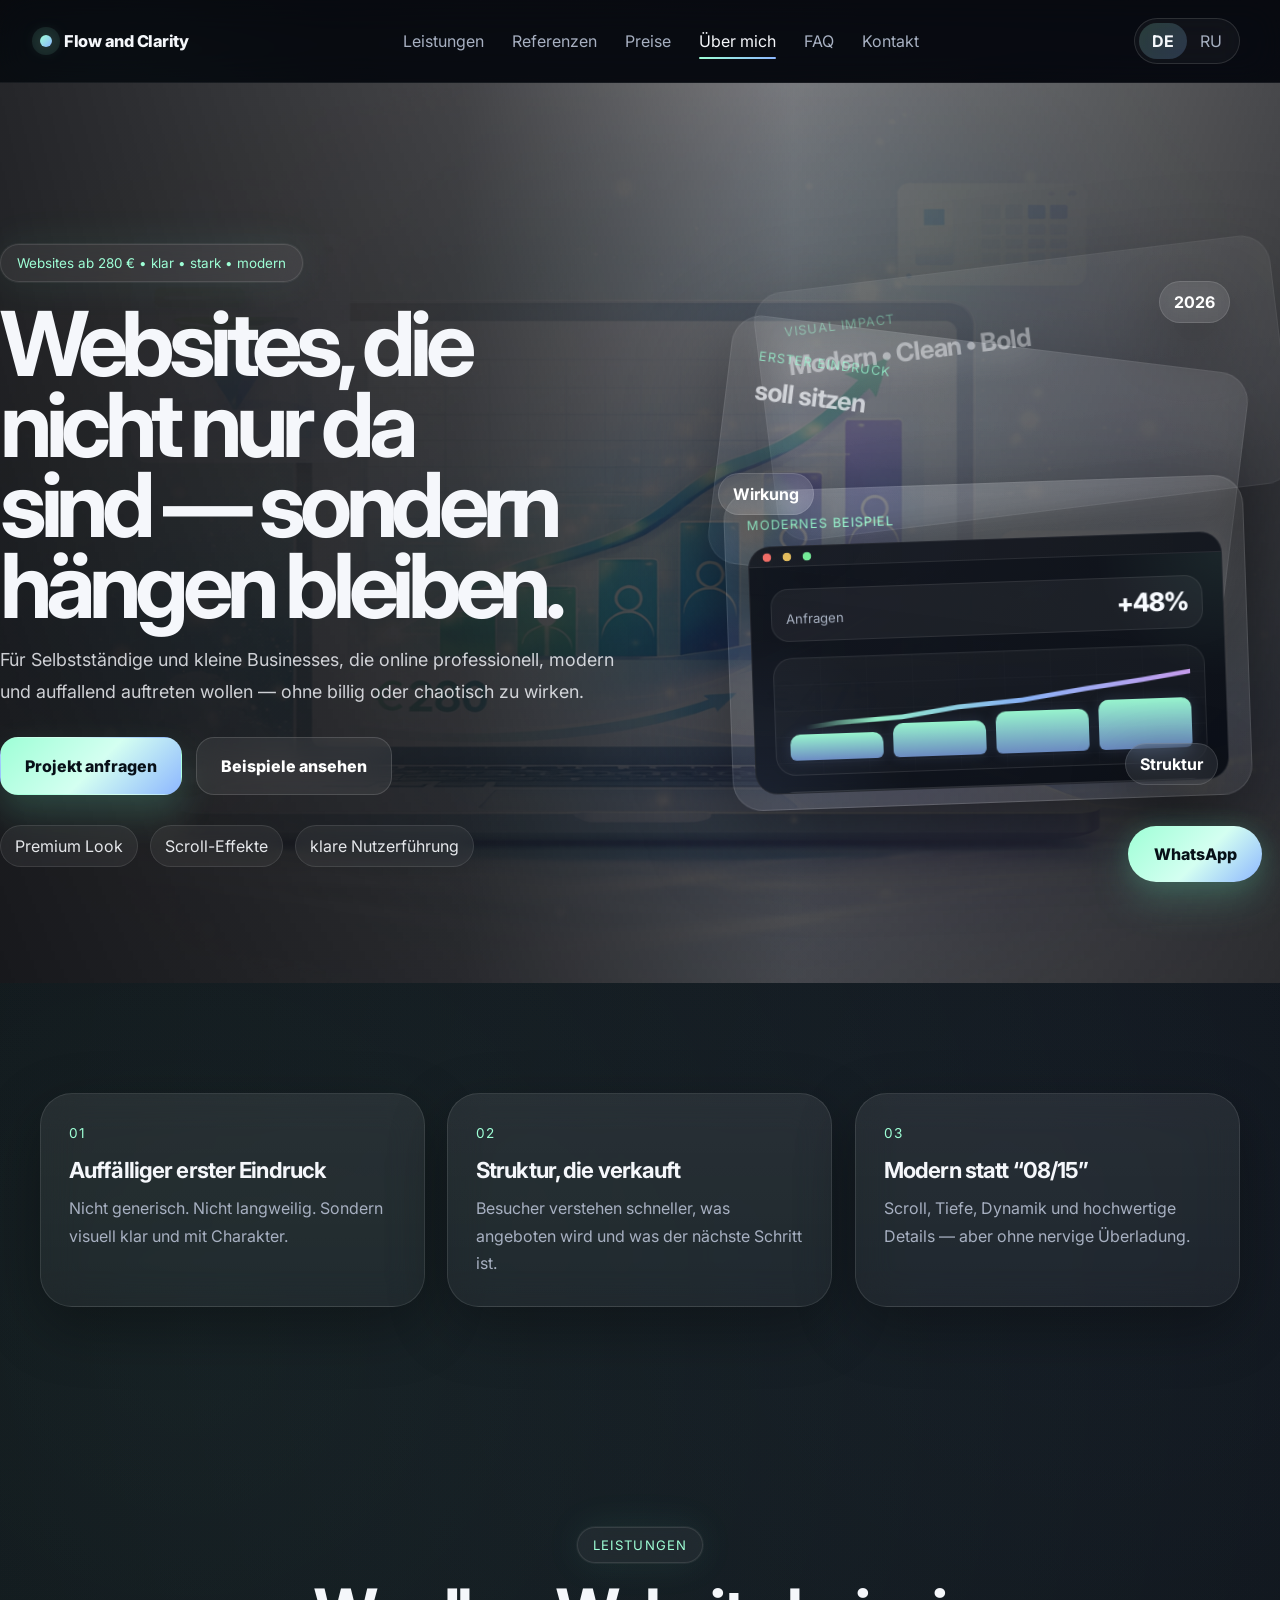
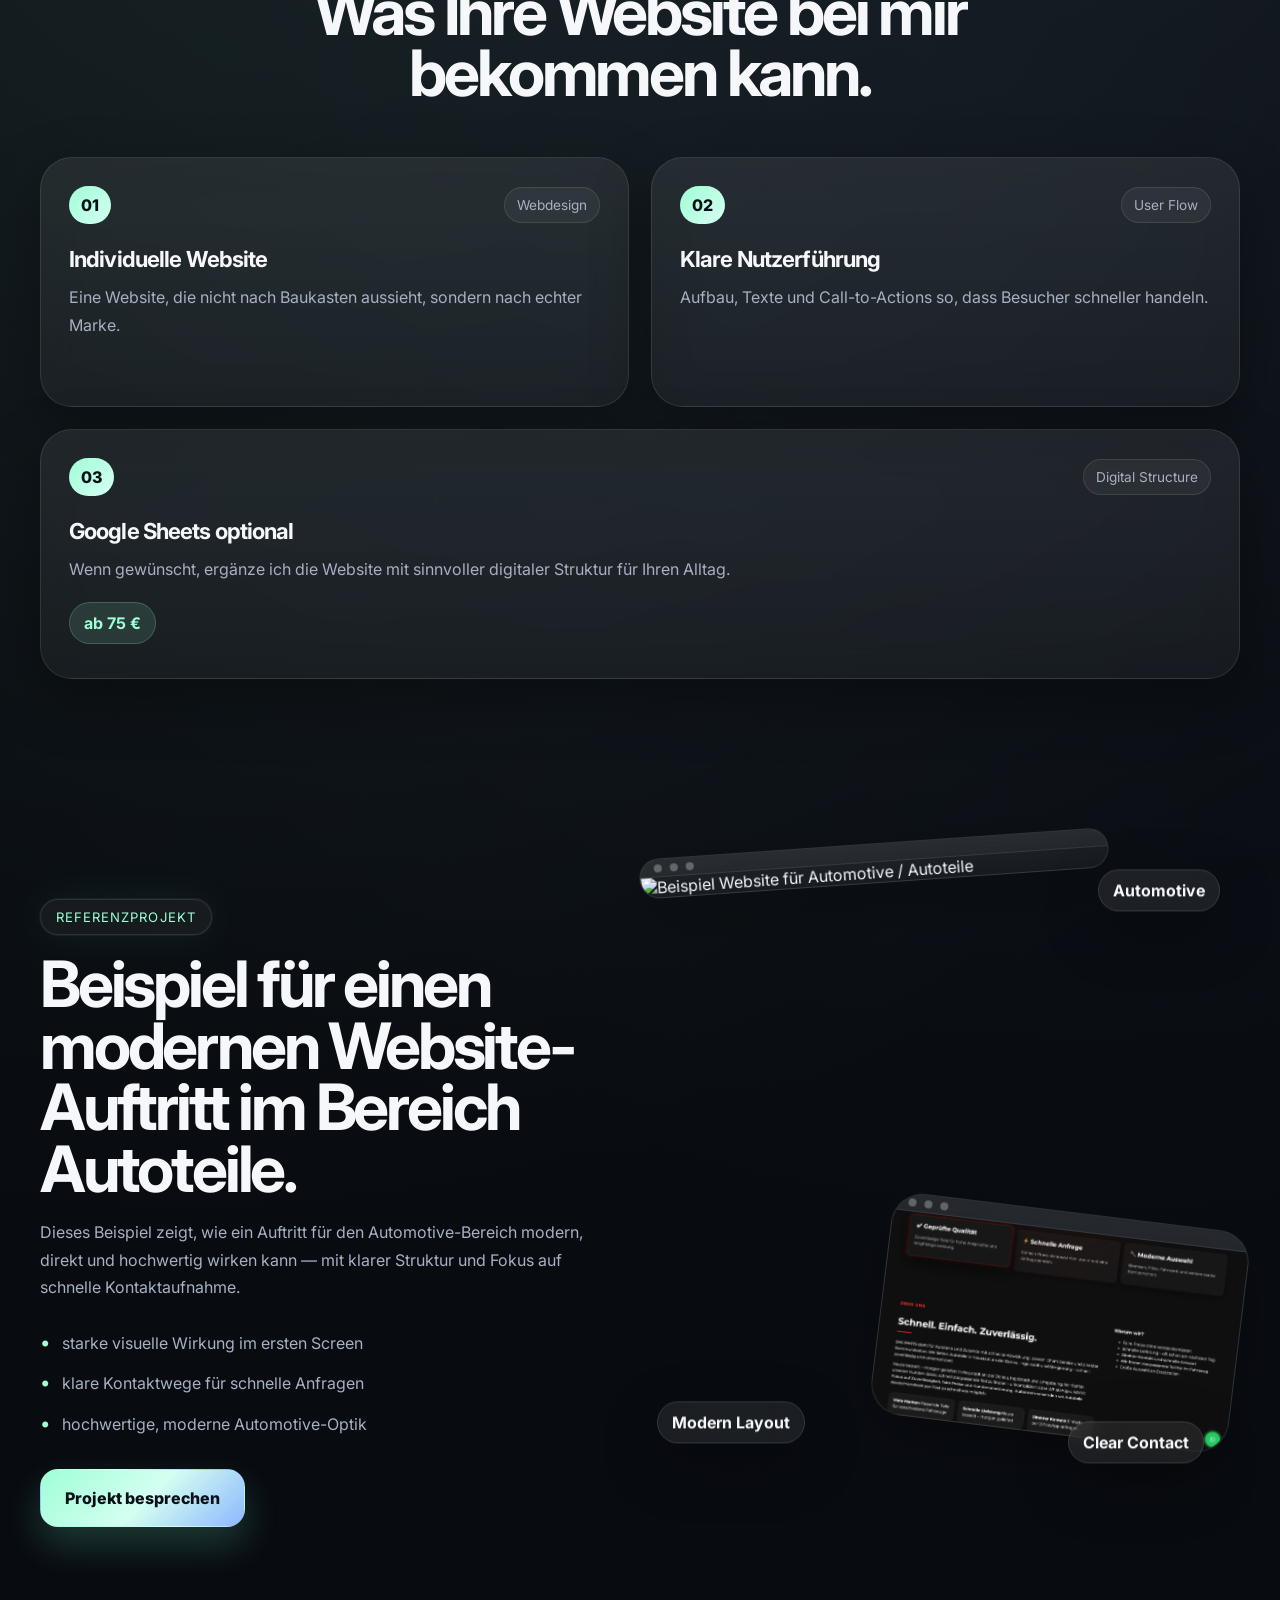
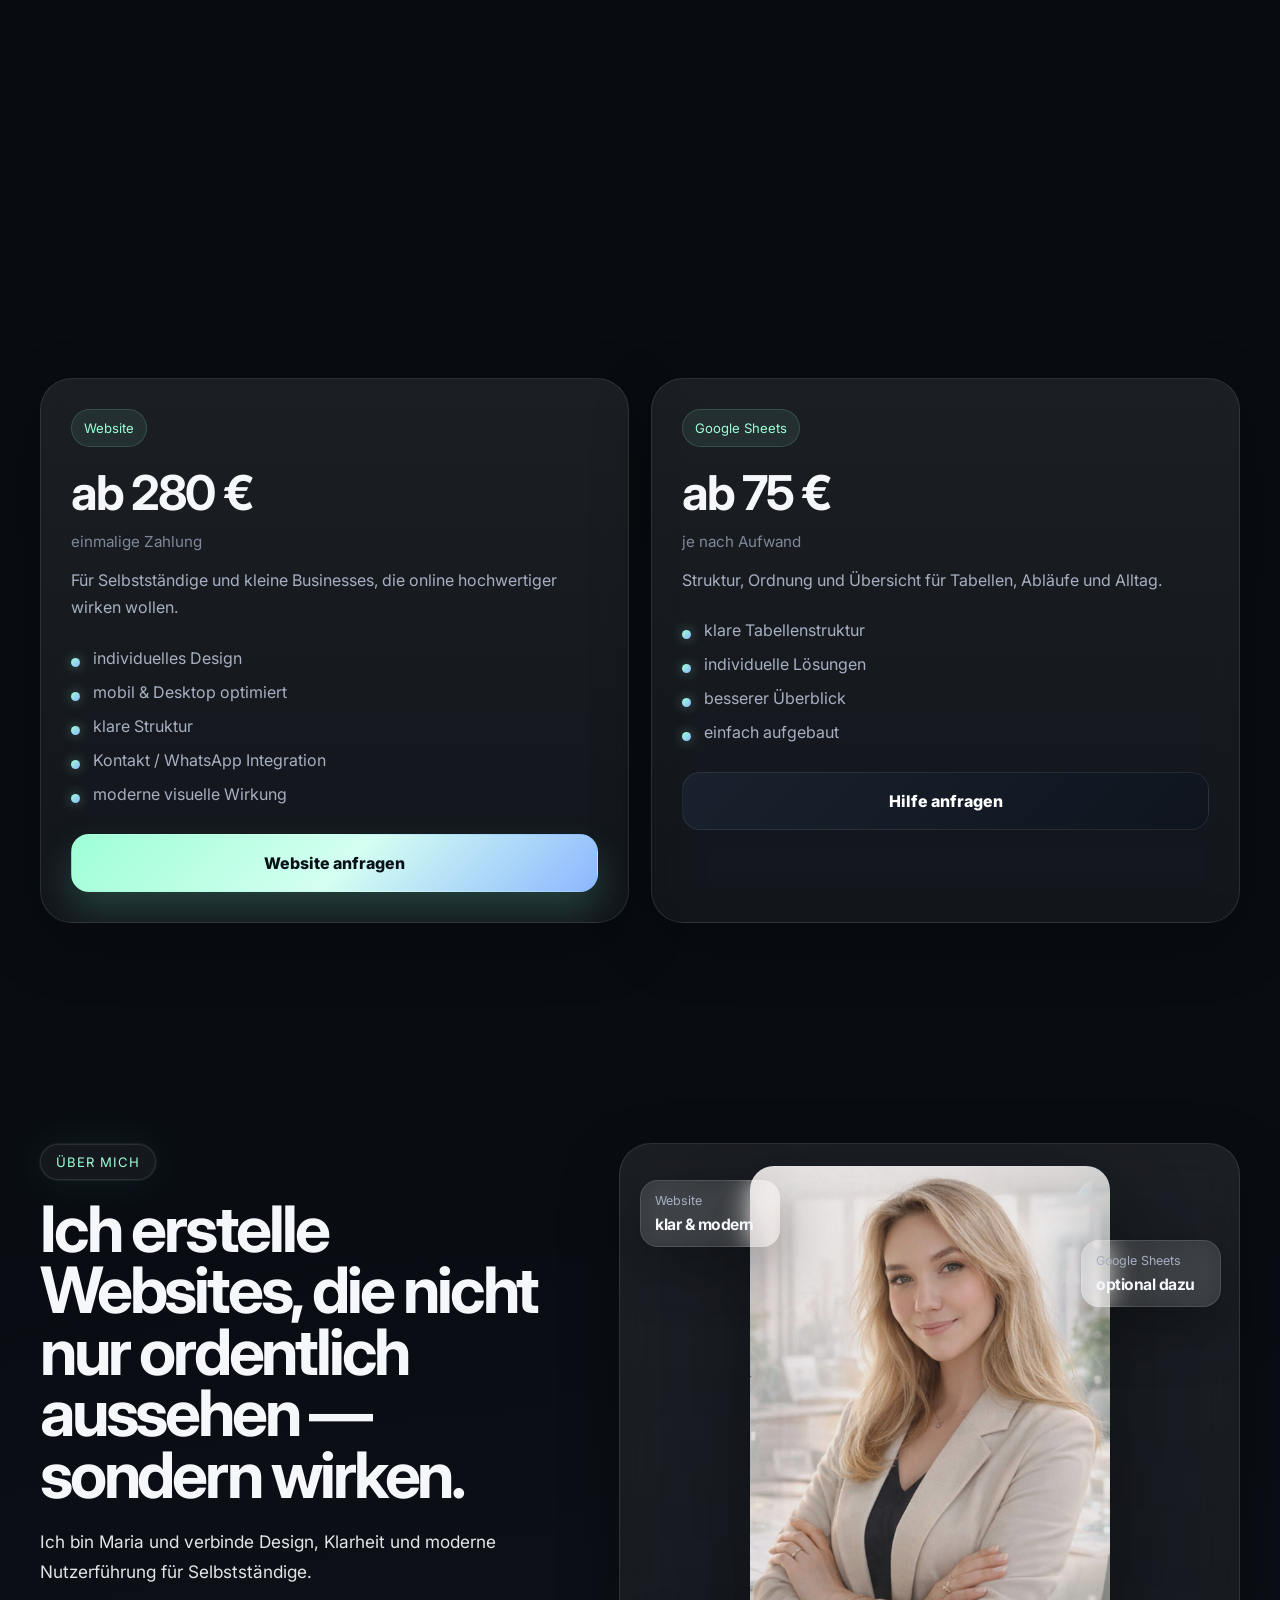
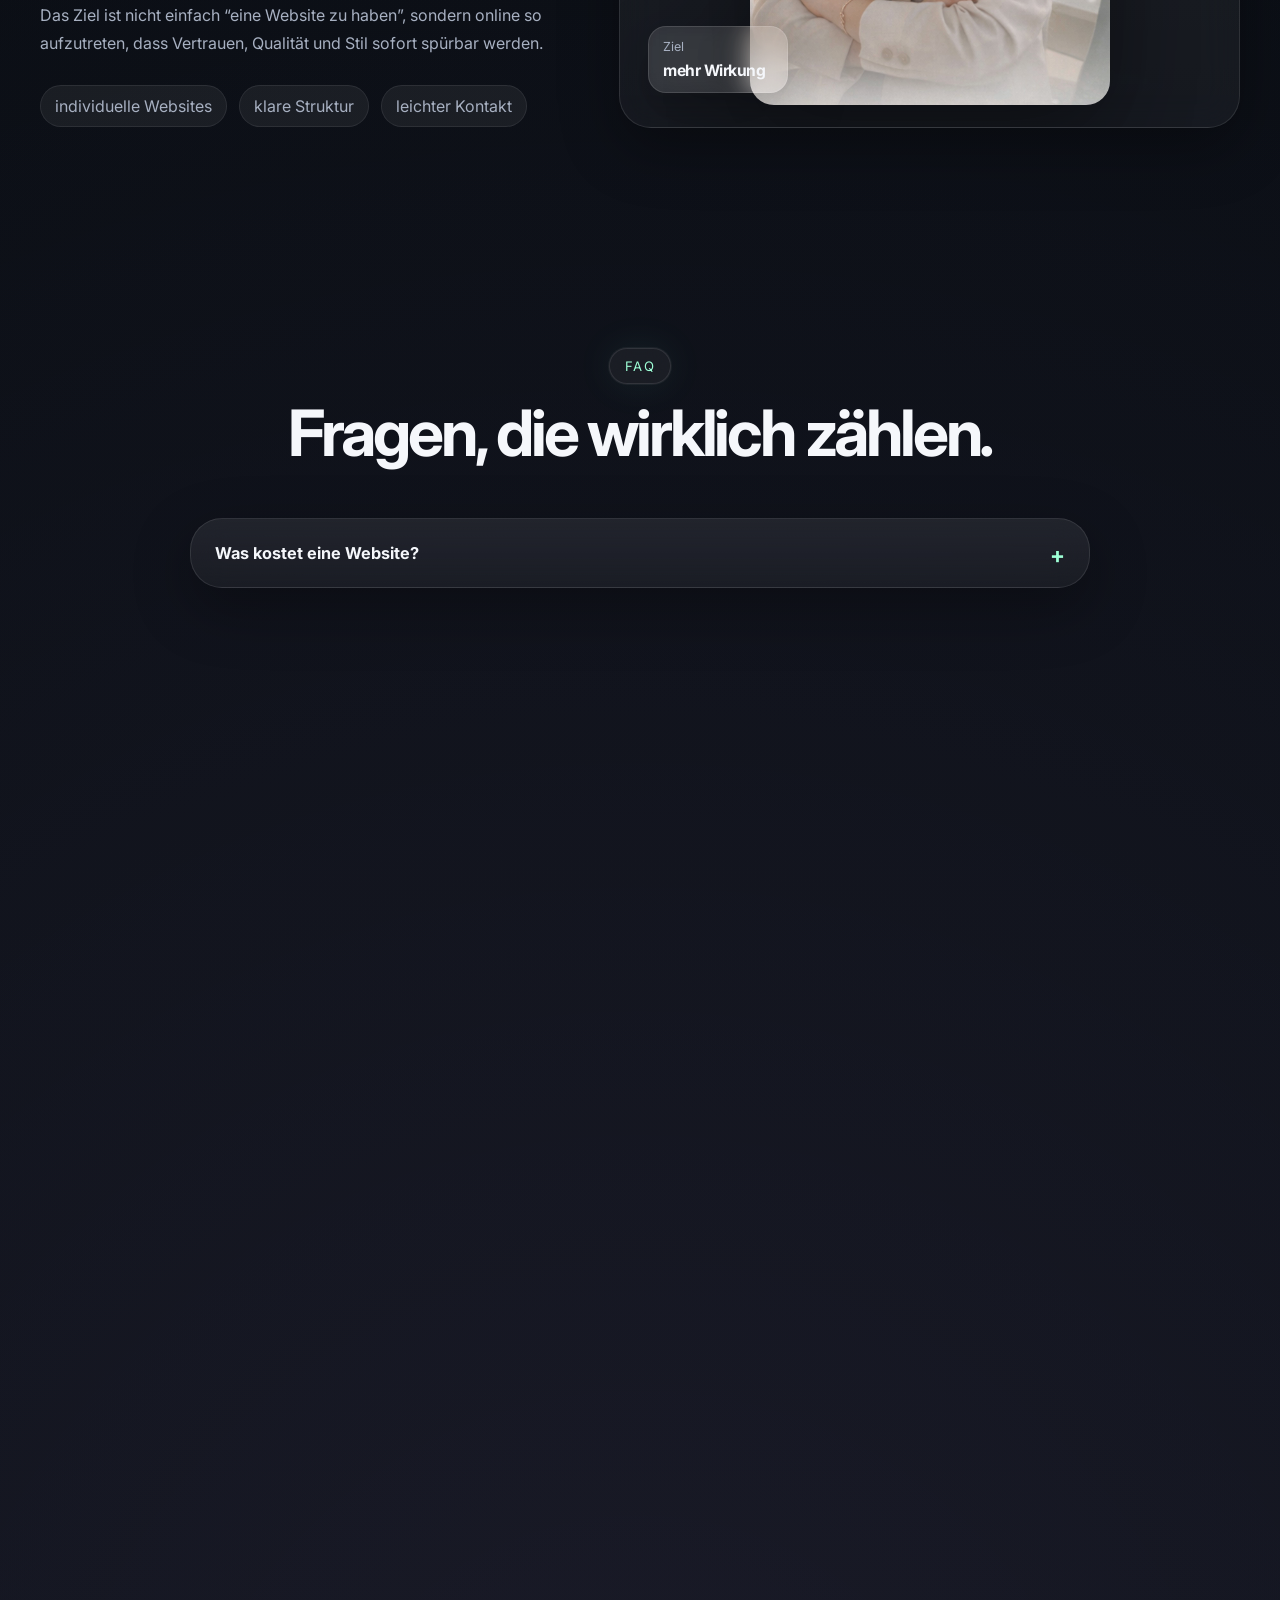
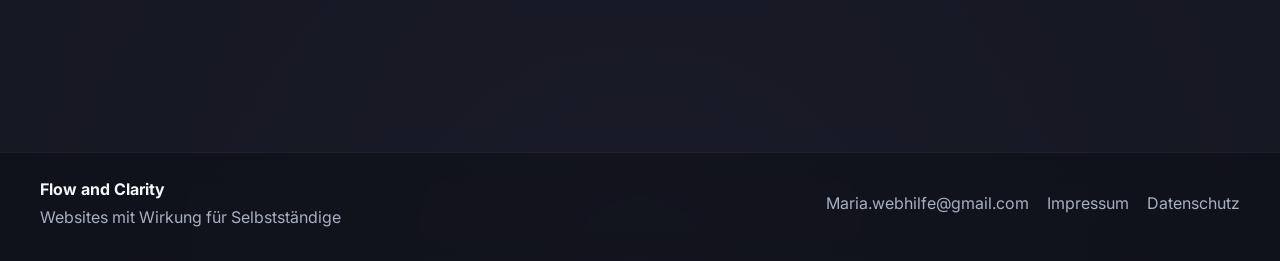
==== commit 658f90e7: "upgrade reference" ====
--- a/index.html
+++ b/index.html
@@ -54,7 +54,7 @@
 
       <nav class="nav" id="nav">
         <a href="#services" data-i18n="navServices">Leistungen</a>
-        <a href="#sas" data-i18n="navCase">SAS PARTS</a>
+        <a href="#cases" data-i18n="navCase">Referenzen</a>
         <a href="#pricing" data-i18n="navPricing">Preise</a>
         <a href="#about" data-i18n="navAbout">Über mich</a>
         <a href="#faq" data-i18n="navFaq">FAQ</a>
@@ -97,7 +97,7 @@
 
           <div class="hero__actions">
             <a href="#contact" class="btn btn--primary magnetic" data-i18n="heroBtn1">Projekt anfragen</a>
-            <a href="#sas" class="btn btn--ghost magnetic" data-i18n="heroBtn2">SAS PARTS ansehen</a>
+            <a href="#cases" class="btn btn--ghost magnetic" data-i18n="heroBtn2">Beispiele ansehen</a>
           </div>
 
           <div class="hero__chips">
@@ -119,24 +119,49 @@
               <strong data-i18n="heroCard2">soll sitzen</strong>
             </div>
 
-            <div class="hero-card hero-card--front">
-              <span class="hero-card__kicker">SAS PARTS</span>
+            <div class="hero-card hero-card--front hero-card--dashboard">
+              <span class="hero-card__kicker" data-i18n="heroCaseLabel">Modernes Beispiel</span>
+
               <div class="hero-card__screen">
                 <div class="hero-screen__bar"></div>
-                <div class="hero-screen__body">
-                  <div class="hero-screen__title">Teile. Schnell. Klar.</div>
-                  <div class="hero-screen__tags">
-                    <span>WhatsApp</span>
-                    <span>Automotive</span>
-                    <span>Performance</span>
+
+                <div class="hero-screen__body hero-screen__body--dashboard">
+                  <div class="hero-dashboard">
+                    <div class="hero-metric">
+                      <span class="hero-metric__label" data-i18n="heroMetric1Label">Anfragen</span>
+                      <strong class="hero-metric__value">+48%</strong>
+                    </div>
+
+                    <div class="hero-chart">
+                      <div class="hero-chart__line">
+                        <span></span>
+                      </div>
+                      <div class="hero-chart__bars">
+                        <i></i>
+                        <i></i>
+                        <i></i>
+                        <i></i>
+                      </div>
+                    </div>
+
+                    <div class="hero-metric hero-metric--small">
+                      <span class="hero-metric__label" data-i18n="heroMetric2Label">Klarer Kontaktweg</span>
+                      <strong class="hero-metric__value" data-i18n="heroMetric2Value">schnell & direkt</strong>
+                    </div>
+
+                    <div class="hero-screen__tags">
+                      <span>Lead Focus</span>
+                      <span>Modern Layout</span>
+                      <span>Clear Flow</span>
+                    </div>
                   </div>
                 </div>
               </div>
             </div>
 
             <div class="hero-float hero-float--1">2026</div>
-            <div class="hero-float hero-float--2">Wirkung</div>
-            <div class="hero-float hero-float--3">Scroll</div>
+            <div class="hero-float hero-float--2" data-i18n="heroFloat2">Wirkung</div>
+            <div class="hero-float hero-float--3" data-i18n="heroFloat3">Struktur</div>
           </div>
         </div>
       </div>
@@ -213,34 +238,34 @@
       </div>
     </section>
 
-    <!-- SAS SHOWCASE -->
-    <section class="sas section" id="sas">
+    <!-- CASES -->
+    <section class="sas section" id="cases">
       <div class="container sas__grid">
         <div class="sas__content reveal">
-          <span class="section-head__overline" data-i18n="sasOverline">Featured Showcase</span>
+          <span class="section-head__overline" data-i18n="sasOverline">Referenzprojekt</span>
           <h2 class="sas__title" data-i18n="sasTitle">
-            SAS PARTS — direkt, maskulin, modern und auf Kontakt gebaut.
+            Beispiel für einen modernen Website-Auftritt im Bereich Autoteile.
           </h2>
           <p class="sas__text" data-i18n="sasText">
-            Statt das Projekt wie ein klassisches Portfolio zu zeigen, wird es hier wie ein starker Referenz-Case inszeniert: visuell, präsent und mit echtem Zug nach vorn.
+            Dieses Beispiel zeigt, wie ein Auftritt für den Automotive-Bereich modern, direkt und hochwertig wirken kann — mit klarer Struktur und Fokus auf schnelle Kontaktaufnahme.
           </p>
 
           <div class="sas__points">
             <div class="sas-point">
               <span>•</span>
-              <p data-i18n="sasPoint1">klare Hero-Wirkung</p>
+              <p data-i18n="sasPoint1">starke visuelle Wirkung im ersten Screen</p>
             </div>
             <div class="sas-point">
               <span>•</span>
-              <p data-i18n="sasPoint2">WhatsApp-Fokus für direkte Anfragen</p>
+              <p data-i18n="sasPoint2">klare Kontaktwege für schnelle Anfragen</p>
             </div>
             <div class="sas-point">
               <span>•</span>
-              <p data-i18n="sasPoint3">dunkle, hochwertige Performance-Optik</p>
-            </div>
-          </div>
-
-          <a href="#contact" class="btn btn--primary magnetic" data-i18n="sasBtn">So etwas will ich auch</a>
+              <p data-i18n="sasPoint3">hochwertige, moderne Automotive-Optik</p>
+            </div>
+          </div>
+
+          <a href="#contact" class="btn btn--primary magnetic" data-i18n="sasBtn">Projekt besprechen</a>
         </div>
 
         <div class="sas__visual reveal reveal-delay" id="sasVisual">
@@ -249,7 +274,7 @@
               <span></span><span></span><span></span>
             </div>
             <div class="sas-browser__body">
-              <img src="images/sasparts-main.jpg" alt="SAS PARTS Startseite" />
+              <img src="images/sasparts-main.jpg" alt="Beispiel Website für Automotive / Autoteile" />
             </div>
           </div>
 
@@ -258,13 +283,13 @@
               <span></span><span></span><span></span>
             </div>
             <div class="sas-browser__body">
-              <img src="images/sasparts-second.jpg" alt="SAS PARTS Bereich" />
+              <img src="images/sasparts-second.jpg" alt="Weiterer Bereich eines Automotive Website-Beispiels" />
             </div>
           </div>
 
           <div class="sas-badge sas-badge--1">Automotive</div>
-          <div class="sas-badge sas-badge--2">High Intent</div>
-          <div class="sas-badge sas-badge--3">Fast Contact</div>
+          <div class="sas-badge sas-badge--2">Modern Layout</div>
+          <div class="sas-badge sas-badge--3">Clear Contact</div>
         </div>
       </div>
     </section>
--- a/style.css
+++ b/style.css
@@ -602,6 +602,153 @@
   border: 1px solid rgba(255,255,255,0.08);
   color: rgba(255,255,255,0.9);
   font-size: 0.88rem;
+}
+
+/* NEW DASHBOARD HERO CARD */
+.hero-card--dashboard {
+  overflow: visible;
+}
+
+.hero-screen__body--dashboard {
+  padding: 22px 20px 18px;
+}
+
+.hero-dashboard {
+  height: 100%;
+  display: grid;
+  grid-template-rows: auto 1fr auto auto;
+  gap: 16px;
+}
+
+.hero-metric {
+  display: flex;
+  justify-content: space-between;
+  gap: 14px;
+  align-items: flex-end;
+  padding: 12px 14px;
+  border-radius: 18px;
+  background: rgba(255,255,255,0.05);
+  border: 1px solid rgba(255,255,255,0.08);
+}
+
+.hero-metric--small {
+  align-items: center;
+}
+
+.hero-metric__label {
+  display: block;
+  font-size: 0.82rem;
+  color: var(--muted);
+  line-height: 1.35;
+}
+
+.hero-metric__value {
+  font-size: 1.45rem;
+  font-weight: 800;
+  letter-spacing: -0.05em;
+  color: #f8fbff;
+  text-align: right;
+  flex-shrink: 0;
+}
+
+.hero-metric--small .hero-metric__value {
+  font-size: 1rem;
+  color: var(--accent);
+}
+
+.hero-chart {
+  position: relative;
+  min-height: 118px;
+  padding: 18px 14px 14px;
+  border-radius: 20px;
+  background:
+    linear-gradient(180deg, rgba(255,255,255,0.04), rgba(255,255,255,0.02));
+  border: 1px solid rgba(255,255,255,0.08);
+  overflow: hidden;
+}
+
+.hero-chart::before {
+  content: "";
+  position: absolute;
+  inset: 0;
+  background-image:
+    linear-gradient(rgba(255,255,255,0.06) 1px, transparent 1px),
+    linear-gradient(90deg, rgba(255,255,255,0.04) 1px, transparent 1px);
+  background-size: 100% 26px, 46px 100%;
+  opacity: 0.35;
+  pointer-events: none;
+}
+
+.hero-chart__line {
+  position: absolute;
+  inset: 18px 14px 40px 14px;
+}
+
+.hero-chart__line span {
+  position: absolute;
+  inset: 0;
+  display: block;
+  background: linear-gradient(90deg, transparent 0%, transparent 4%, rgba(158,255,214,0.9) 22%, rgba(141,183,255,0.95) 58%, rgba(215,166,255,0.9) 100%);
+  clip-path: polygon(
+    0% 88%,
+    12% 78%,
+    28% 72%,
+    42% 58%,
+    58% 50%,
+    74% 34%,
+    88% 22%,
+    100% 10%,
+    100% 18%,
+    88% 30%,
+    74% 42%,
+    58% 58%,
+    42% 66%,
+    28% 80%,
+    12% 86%,
+    0% 96%
+  );
+  filter: drop-shadow(0 0 10px rgba(158,255,214,0.25));
+  animation: chartPulse 4s ease-in-out infinite;
+}
+
+.hero-chart__bars {
+  position: absolute;
+  left: 14px;
+  right: 14px;
+  bottom: 14px;
+  height: 54px;
+  display: flex;
+  align-items: flex-end;
+  gap: 10px;
+}
+
+.hero-chart__bars i {
+  display: block;
+  flex: 1;
+  border-radius: 10px 10px 6px 6px;
+  background: linear-gradient(180deg, rgba(158,255,214,0.95), rgba(141,183,255,0.72));
+  box-shadow: 0 0 14px rgba(141,183,255,0.14);
+  animation: barRise 3.4s ease-in-out infinite;
+}
+
+.hero-chart__bars i:nth-child(1) {
+  height: 26px;
+  animation-delay: 0s;
+}
+
+.hero-chart__bars i:nth-child(2) {
+  height: 34px;
+  animation-delay: 0.4s;
+}
+
+.hero-chart__bars i:nth-child(3) {
+  height: 42px;
+  animation-delay: 0.8s;
+}
+
+.hero-chart__bars i:nth-child(4) {
+  height: 50px;
+  animation-delay: 1.2s;
 }
 
 .hero-float {
@@ -682,6 +829,7 @@
   transition: opacity var(--transition);
 }
 
+.spotlightCard:hover::before,
 .spotlight-card:hover::before {
   opacity: 1;
 }
@@ -848,7 +996,7 @@
   font-weight: 700;
 }
 
-/* sas */
+/* cases */
 .sas__grid {
   display: grid;
   grid-template-columns: 0.95fr 1.05fr;
@@ -1419,6 +1567,10 @@
     height: 500px;
   }
 
+  .hero-card--back {
+    left: 20px;
+  }
+
   .footer__inner,
   .footer__links {
     flex-direction: column;
@@ -1493,9 +1645,73 @@
     padding: 22px 18px;
   }
 
-  .hero-screen__title {
-    font-size: 1.45rem;
-    max-width: 180px;
+  .hero-screen__body--dashboard {
+    padding: 16px 14px 14px;
+  }
+
+  .hero-dashboard {
+    gap: 12px;
+  }
+
+  .hero-metric {
+    padding: 10px 11px;
+    border-radius: 14px;
+  }
+
+  .hero-metric__label {
+    font-size: 0.72rem;
+  }
+
+  .hero-metric__value {
+    font-size: 1.08rem;
+  }
+
+  .hero-metric--small .hero-metric__value {
+    font-size: 0.82rem;
+  }
+
+  .hero-chart {
+    min-height: 86px;
+    padding: 12px 10px 10px;
+    border-radius: 16px;
+  }
+
+  .hero-chart__line {
+    inset: 12px 10px 30px 10px;
+  }
+
+  .hero-chart__bars {
+    left: 10px;
+    right: 10px;
+    bottom: 10px;
+    height: 36px;
+    gap: 7px;
+  }
+
+  .hero-chart__bars i:nth-child(1) {
+    height: 18px;
+  }
+
+  .hero-chart__bars i:nth-child(2) {
+    height: 24px;
+  }
+
+  .hero-chart__bars i:nth-child(3) {
+    height: 30px;
+  }
+
+  .hero-chart__bars i:nth-child(4) {
+    height: 36px;
+  }
+
+  .hero-screen__tags {
+    gap: 8px;
+  }
+
+  .hero-screen__tags span {
+    min-height: 32px;
+    padding: 0 10px;
+    font-size: 0.76rem;
   }
 
   .sas__visual {
@@ -1607,4 +1823,26 @@
     transform: scaleX(0.5);
     opacity: 0.5;
   }
+}
+
+@keyframes chartPulse {
+  0%, 100% {
+    opacity: 0.88;
+    transform: translateY(0);
+  }
+  50% {
+    opacity: 1;
+    transform: translateY(-2px);
+  }
+}
+
+@keyframes barRise {
+  0%, 100% {
+    filter: brightness(1);
+    transform: scaleY(1);
+  }
+  50% {
+    filter: brightness(1.08);
+    transform: scaleY(1.06);
+  }
 }
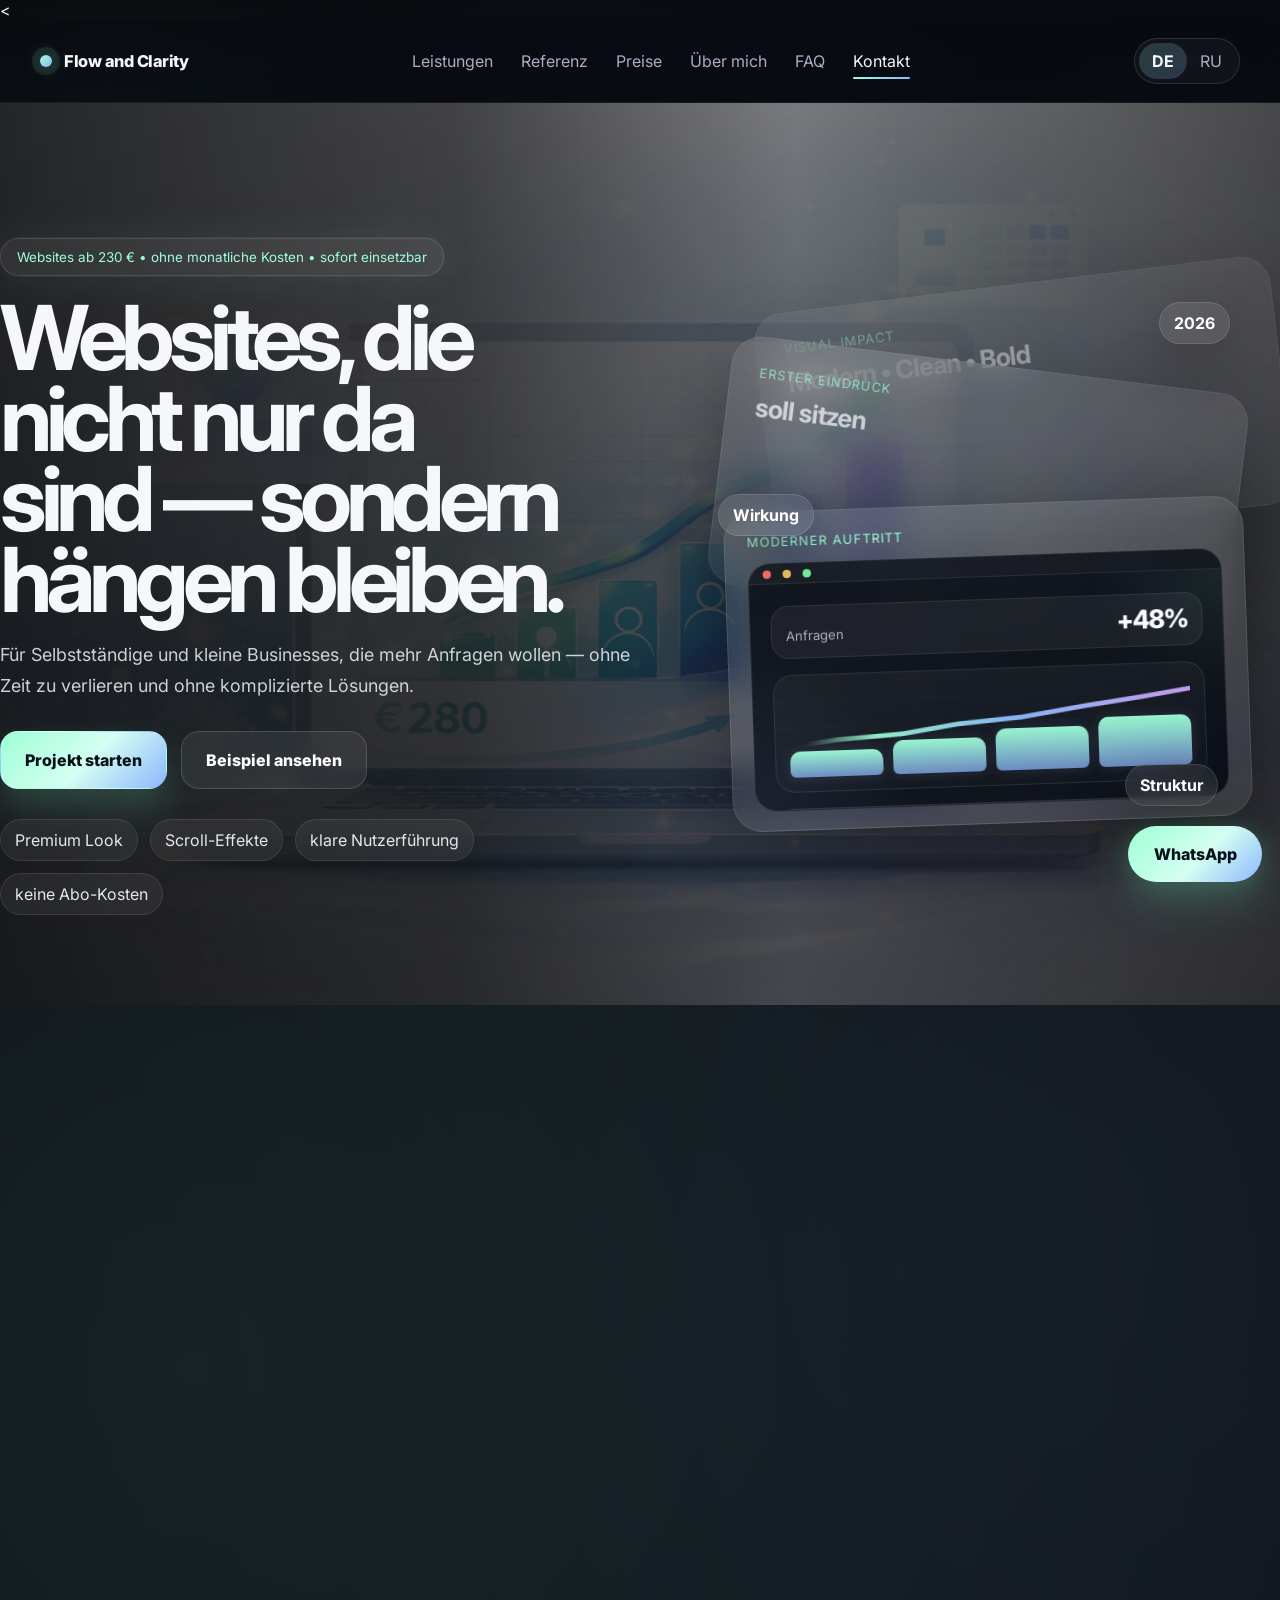
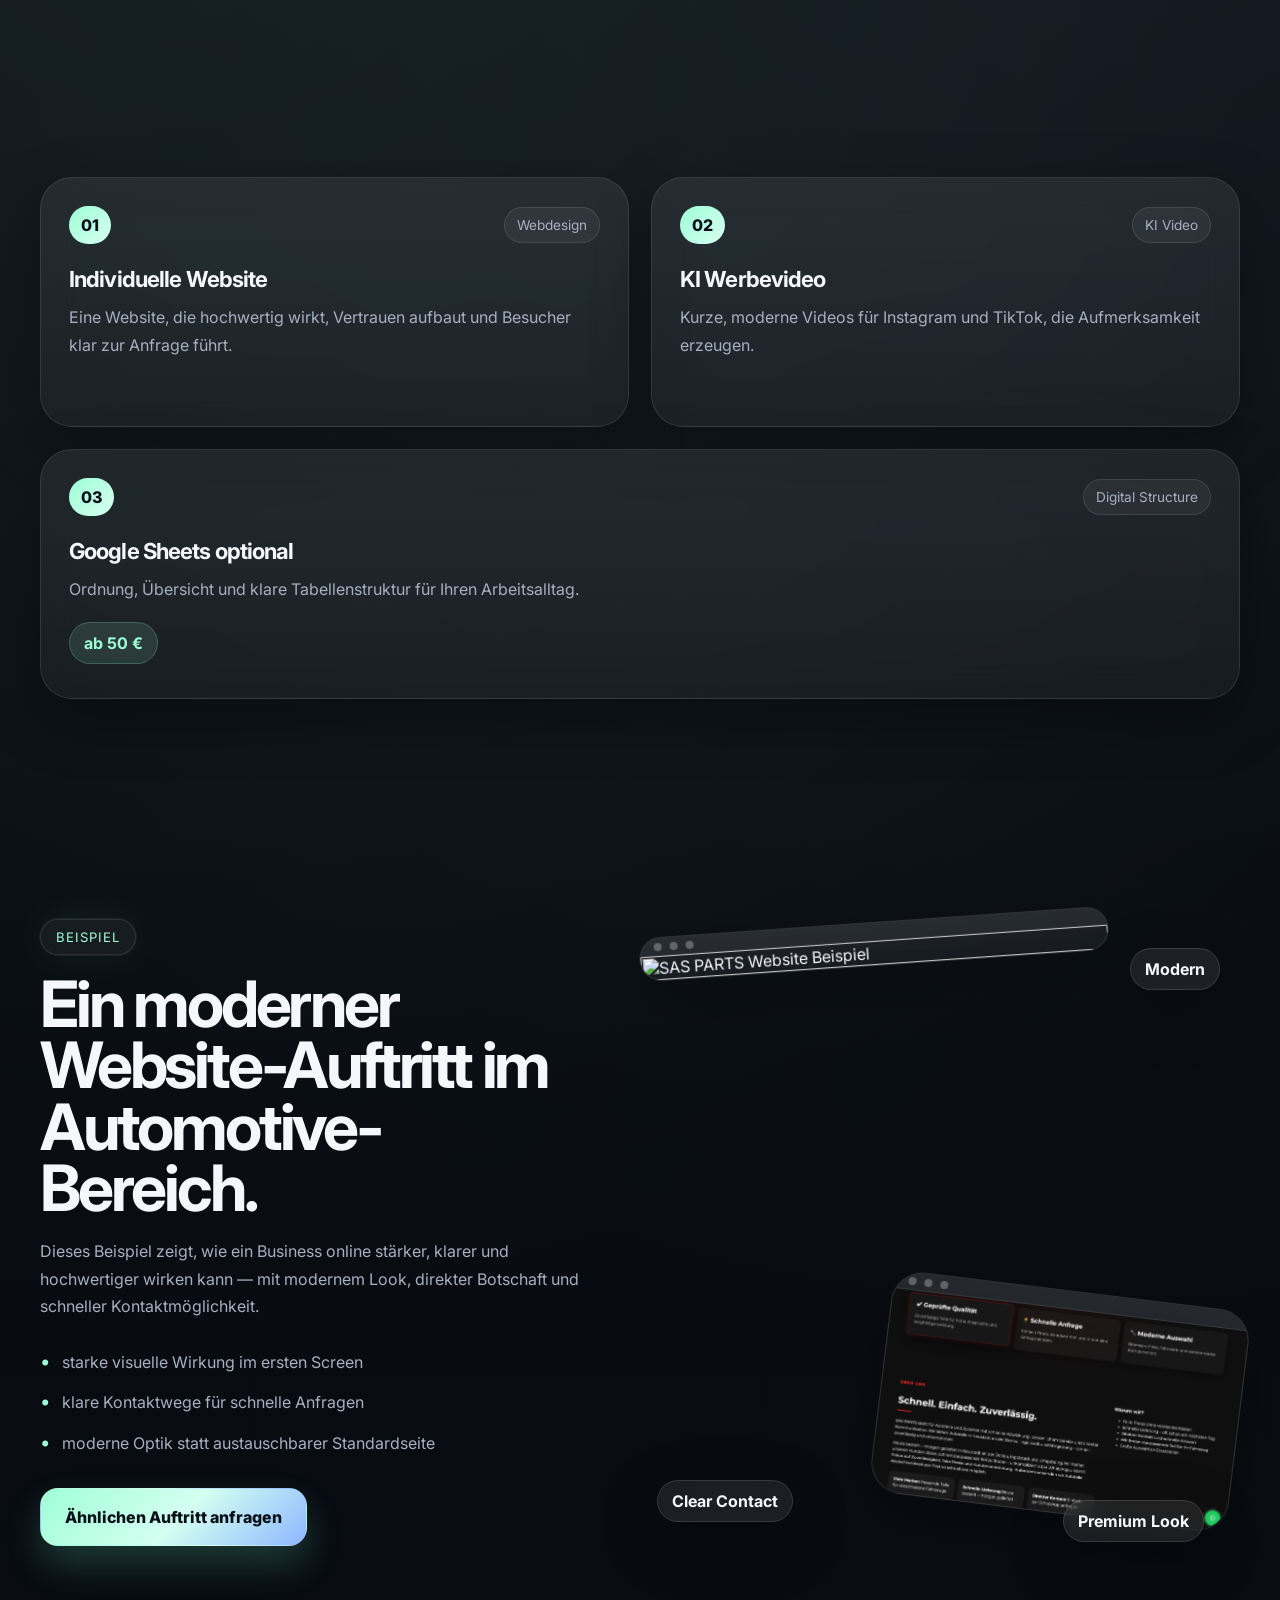
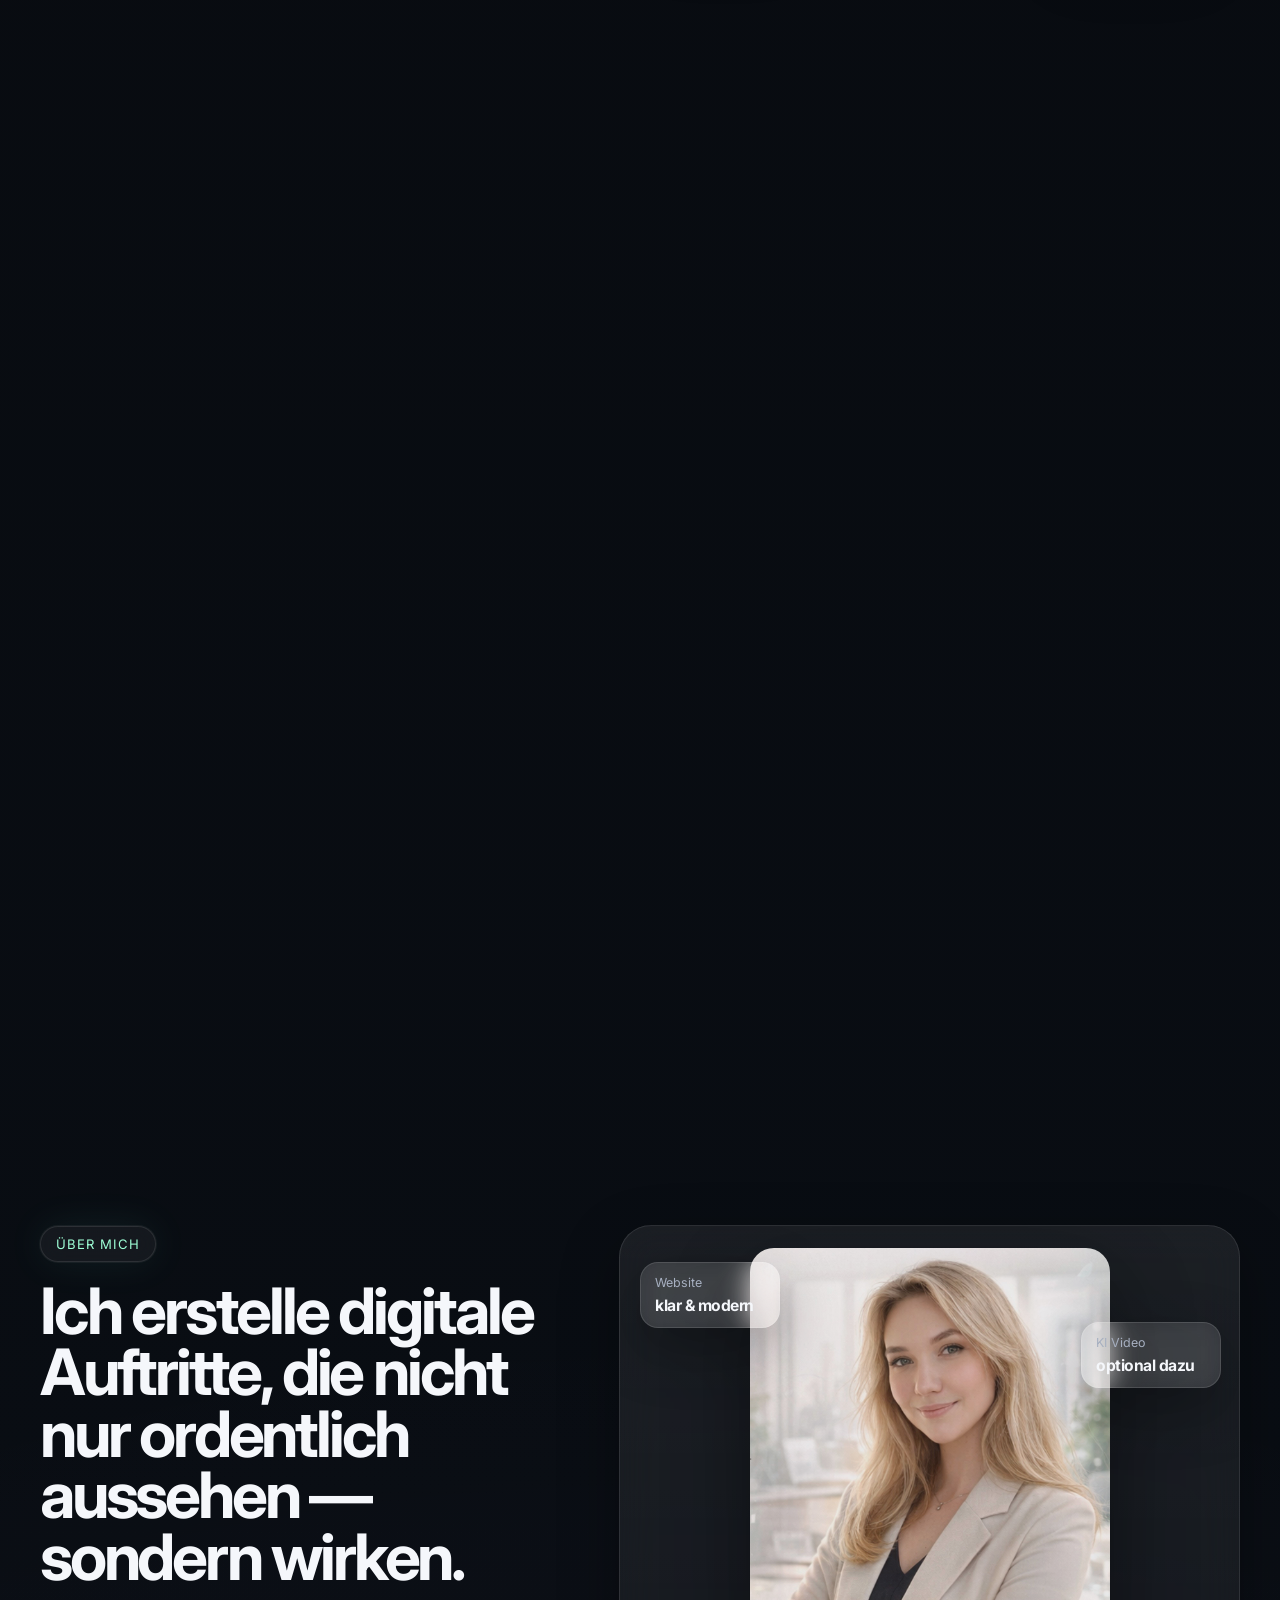
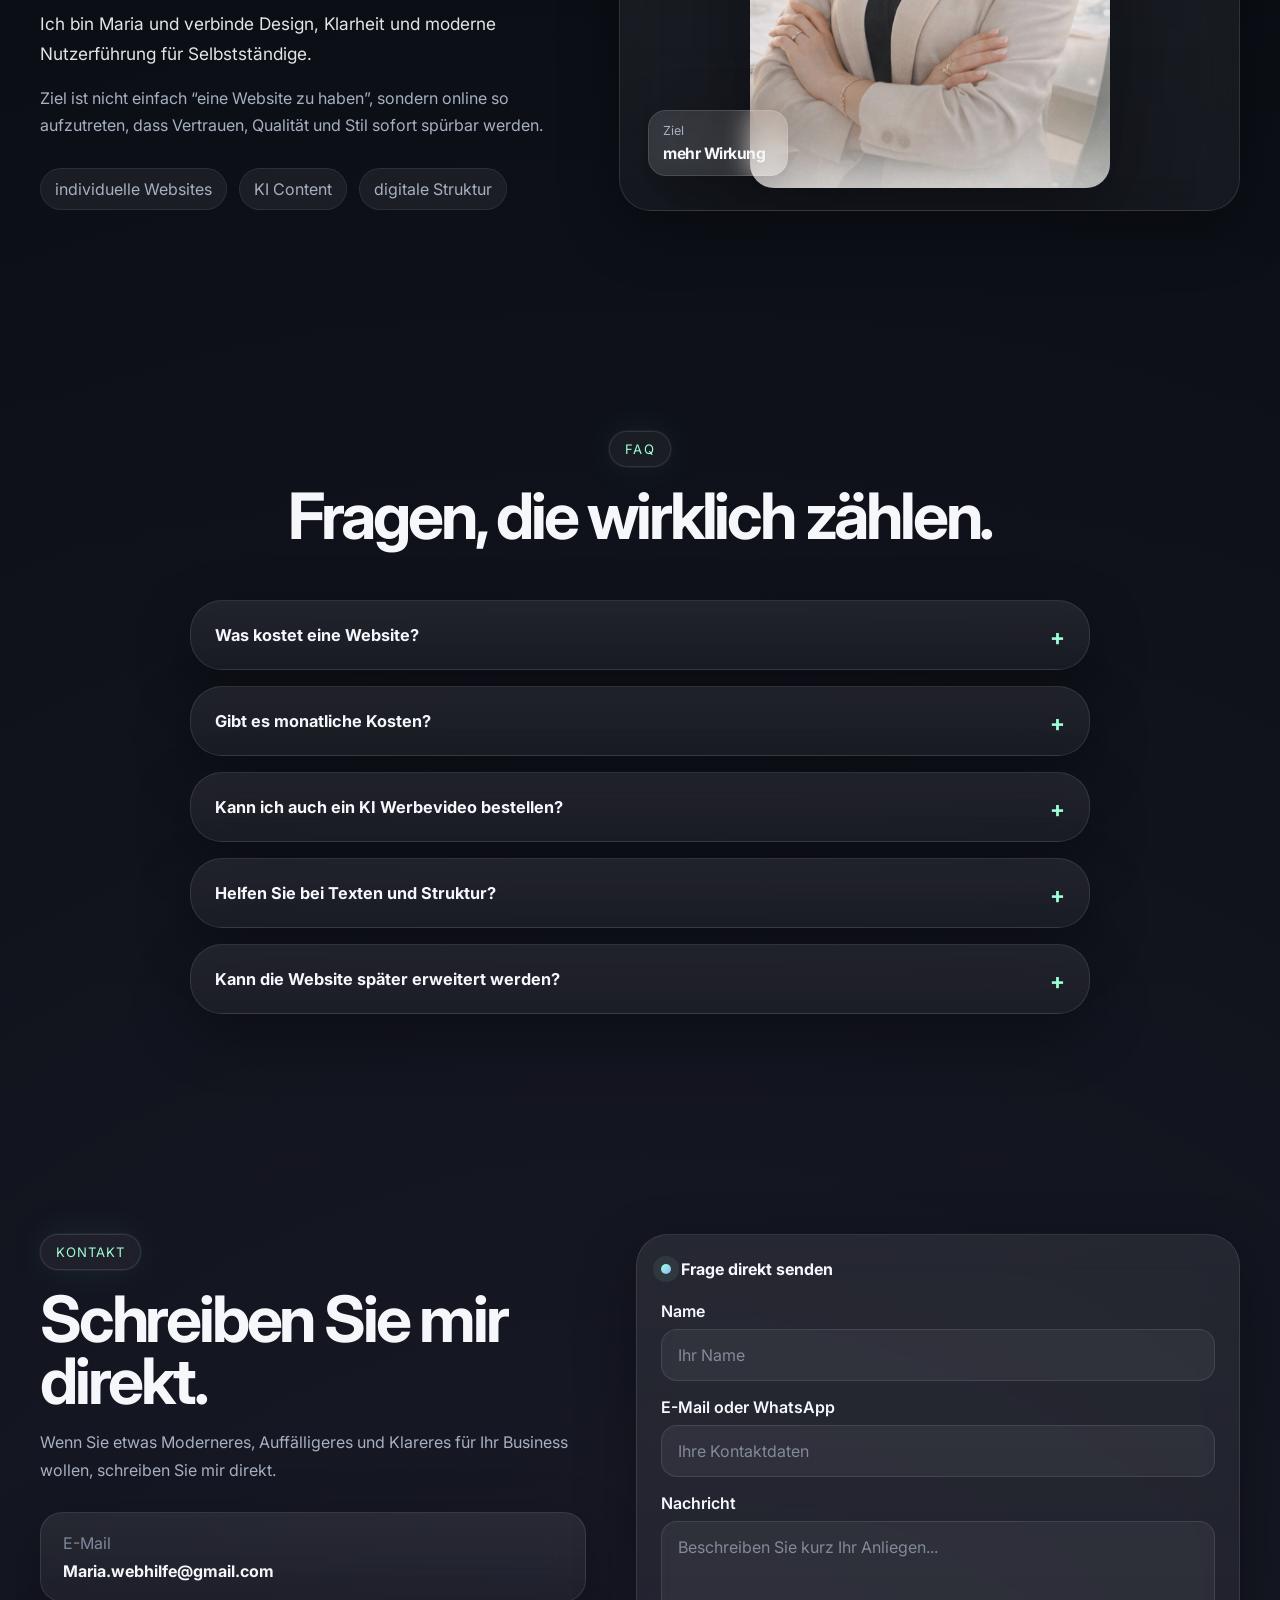
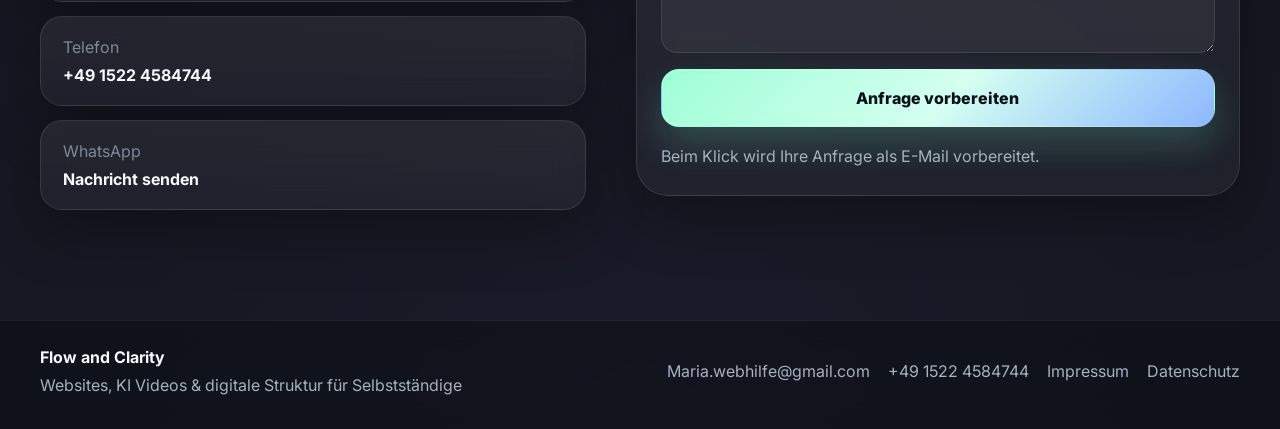
==== commit 80a06bc3: "new code pakets" ====
--- a/index.html
+++ b/index.html
@@ -1,4 +1,4 @@
-<!DOCTYPE html>
+<<!DOCTYPE html>
 <html lang="de">
 <head>
   <meta charset="UTF-8" />
@@ -6,7 +6,7 @@
   <title>Flow and Clarity | Moderne Websites mit Wirkung</title>
   <meta
     name="description"
-    content="Flow and Clarity erstellt moderne Websites mit Charakter für Selbstständige, lokale Dienstleistungen und kleine Businesses. Klar, hochwertig und aufmerksamkeitsstark."
+    content="Flow and Clarity erstellt moderne Websites, KI Werbevideos und digitale Strukturen für Selbstständige, lokale Dienstleistungen und kleine Businesses."
   />
   <link rel="preconnect" href="https://fonts.googleapis.com" />
   <link rel="preconnect" href="https://fonts.gstatic.com" crossorigin />
@@ -16,6 +16,7 @@
   />
   <link rel="stylesheet" href="style.css" />
 </head>
+
 <body>
   <div class="scroll-progress" id="scrollProgress"></div>
 
@@ -28,7 +29,9 @@
   <div class="intro" id="intro">
     <div class="intro__inner">
       <p class="intro__label">Flow and Clarity</p>
-      <h1 class="intro__title" data-i18n="introTitle">Ich mache Ihre Wirkung sichtbar.</h1>
+      <h1 class="intro__title" data-i18n="introTitle">
+        Ich mache Ihre Wirkung sichtbar.
+      </h1>
       <div class="intro__line"></div>
     </div>
   </div>
@@ -54,7 +57,7 @@
 
       <nav class="nav" id="nav">
         <a href="#services" data-i18n="navServices">Leistungen</a>
-        <a href="#cases" data-i18n="navCase">Referenzen</a>
+        <a href="#cases" data-i18n="navCase">Referenz</a>
         <a href="#pricing" data-i18n="navPricing">Preise</a>
         <a href="#about" data-i18n="navAbout">Über mich</a>
         <a href="#faq" data-i18n="navFaq">FAQ</a>
@@ -84,7 +87,7 @@
       <div class="container hero__grid">
         <div class="hero__content reveal">
           <div class="hero__eyebrow" data-i18n="heroEyebrow">
-            Websites ab 280 € • klar • stark • modern
+            Websites ab 230 € • ohne monatliche Kosten • sofort einsetzbar
           </div>
 
           <h1 class="hero__title" data-i18n="heroTitle">
@@ -92,18 +95,24 @@
           </h1>
 
           <p class="hero__subtitle" data-i18n="heroSubtitle">
-            Für Selbstständige und kleine Businesses, die online professionell, modern und auffallend auftreten wollen — ohne billig oder chaotisch zu wirken.
+            Für Selbstständige und kleine Businesses, die mehr Anfragen wollen —
+            ohne Zeit zu verlieren und ohne komplizierte Lösungen.
           </p>
 
           <div class="hero__actions">
-            <a href="#contact" class="btn btn--primary magnetic" data-i18n="heroBtn1">Projekt anfragen</a>
-            <a href="#cases" class="btn btn--ghost magnetic" data-i18n="heroBtn2">Beispiele ansehen</a>
+            <a href="#contact" class="btn btn--primary magnetic" data-i18n="heroBtn1">
+              Projekt starten
+            </a>
+            <a href="#cases" class="btn btn--ghost magnetic" data-i18n="heroBtn2">
+              Beispiel ansehen
+            </a>
           </div>
 
           <div class="hero__chips">
             <span data-i18n="heroChip1">Premium Look</span>
             <span data-i18n="heroChip2">Scroll-Effekte</span>
             <span data-i18n="heroChip3">klare Nutzerführung</span>
+            <span data-i18n="heroChip4">keine Abo-Kosten</span>
           </div>
         </div>
 
@@ -120,7 +129,9 @@
             </div>
 
             <div class="hero-card hero-card--front hero-card--dashboard">
-              <span class="hero-card__kicker" data-i18n="heroCaseLabel">Modernes Beispiel</span>
+              <span class="hero-card__kicker" data-i18n="heroCaseLabel">
+                Moderner Auftritt
+              </span>
 
               <div class="hero-card__screen">
                 <div class="hero-screen__bar"></div>
@@ -128,7 +139,9 @@
                 <div class="hero-screen__body hero-screen__body--dashboard">
                   <div class="hero-dashboard">
                     <div class="hero-metric">
-                      <span class="hero-metric__label" data-i18n="heroMetric1Label">Anfragen</span>
+                      <span class="hero-metric__label" data-i18n="heroMetric1Label">
+                        Anfragen
+                      </span>
                       <strong class="hero-metric__value">+48%</strong>
                     </div>
 
@@ -145,8 +158,12 @@
                     </div>
 
                     <div class="hero-metric hero-metric--small">
-                      <span class="hero-metric__label" data-i18n="heroMetric2Label">Klarer Kontaktweg</span>
-                      <strong class="hero-metric__value" data-i18n="heroMetric2Value">schnell & direkt</strong>
+                      <span class="hero-metric__label" data-i18n="heroMetric2Label">
+                        Klarer Kontaktweg
+                      </span>
+                      <strong class="hero-metric__value" data-i18n="heroMetric2Value">
+                        schnell & direkt
+                      </strong>
                     </div>
 
                     <div class="hero-screen__tags">
@@ -167,25 +184,31 @@
       </div>
     </section>
 
-    <!-- TRUST STRIP -->
+    <!-- TRUST -->
     <section class="trust section">
       <div class="container trust__grid">
         <article class="trust-card reveal tilt-card spotlight-card">
           <span class="trust-card__number">01</span>
           <h3 data-i18n="trust1Title">Auffälliger erster Eindruck</h3>
-          <p data-i18n="trust1Text">Nicht generisch. Nicht langweilig. Sondern visuell klar und mit Charakter.</p>
+          <p data-i18n="trust1Text">
+            Nicht generisch. Nicht langweilig. Sondern visuell klar und mit Charakter.
+          </p>
         </article>
 
         <article class="trust-card reveal tilt-card spotlight-card">
           <span class="trust-card__number">02</span>
           <h3 data-i18n="trust2Title">Struktur, die verkauft</h3>
-          <p data-i18n="trust2Text">Besucher verstehen schneller, was angeboten wird und was der nächste Schritt ist.</p>
+          <p data-i18n="trust2Text">
+            Besucher verstehen schneller, was angeboten wird und was der nächste Schritt ist.
+          </p>
         </article>
 
         <article class="trust-card reveal tilt-card spotlight-card">
           <span class="trust-card__number">03</span>
           <h3 data-i18n="trust3Title">Modern statt “08/15”</h3>
-          <p data-i18n="trust3Text">Scroll, Tiefe, Dynamik und hochwertige Details — aber ohne nervige Überladung.</p>
+          <p data-i18n="trust3Text">
+            Scroll, Tiefe, Dynamik und hochwertige Details — aber ohne nervige Überladung.
+          </p>
         </article>
       </div>
     </section>
@@ -196,7 +219,7 @@
         <div class="section-head reveal">
           <span class="section-head__overline" data-i18n="servicesOverline">Leistungen</span>
           <h2 class="section-head__title" data-i18n="servicesTitle">
-            Was Ihre Website bei mir bekommen kann.
+            Was ich für Ihr Business erstellen kann.
           </h2>
         </div>
 
@@ -208,18 +231,18 @@
             </div>
             <h3 data-i18n="service1Title">Individuelle Website</h3>
             <p data-i18n="service1Text">
-              Eine Website, die nicht nach Baukasten aussieht, sondern nach echter Marke.
+              Eine Website, die hochwertig wirkt, Vertrauen aufbaut und Besucher klar zur Anfrage führt.
             </p>
           </article>
 
           <article class="service-card reveal tilt-card spotlight-card">
             <div class="service-card__top">
               <span class="service-card__index">02</span>
-              <span class="service-card__tag">User Flow</span>
-            </div>
-            <h3 data-i18n="service2Title">Klare Nutzerführung</h3>
+              <span class="service-card__tag">KI Video</span>
+            </div>
+            <h3 data-i18n="service2Title">KI Werbevideo</h3>
             <p data-i18n="service2Text">
-              Aufbau, Texte und Call-to-Actions so, dass Besucher schneller handeln.
+              Kurze, moderne Videos für Instagram und TikTok, die Aufmerksamkeit erzeugen.
             </p>
           </article>
 
@@ -230,24 +253,27 @@
             </div>
             <h3 data-i18n="service3Title">Google Sheets optional</h3>
             <p data-i18n="service3Text">
-              Wenn gewünscht, ergänze ich die Website mit sinnvoller digitaler Struktur für Ihren Alltag.
-            </p>
-            <div class="service-card__pill" data-i18n="service3Price">ab 75 €</div>
+              Ordnung, Übersicht und klare Tabellenstruktur für Ihren Arbeitsalltag.
+            </p>
+            <div class="service-card__pill" data-i18n="service3Price">ab 50 €</div>
           </article>
         </div>
       </div>
     </section>
 
-    <!-- CASES -->
+    <!-- CASE -->
     <section class="sas section" id="cases">
       <div class="container sas__grid">
         <div class="sas__content reveal">
-          <span class="section-head__overline" data-i18n="sasOverline">Referenzprojekt</span>
+          <span class="section-head__overline" data-i18n="sasOverline">Beispiel</span>
+
           <h2 class="sas__title" data-i18n="sasTitle">
-            Beispiel für einen modernen Website-Auftritt im Bereich Autoteile.
+            Ein moderner Website-Auftritt im Automotive-Bereich.
           </h2>
+
           <p class="sas__text" data-i18n="sasText">
-            Dieses Beispiel zeigt, wie ein Auftritt für den Automotive-Bereich modern, direkt und hochwertig wirken kann — mit klarer Struktur und Fokus auf schnelle Kontaktaufnahme.
+            Dieses Beispiel zeigt, wie ein Business online stärker, klarer und hochwertiger wirken kann —
+            mit modernem Look, direkter Botschaft und schneller Kontaktmöglichkeit.
           </p>
 
           <div class="sas__points">
@@ -261,11 +287,13 @@
             </div>
             <div class="sas-point">
               <span>•</span>
-              <p data-i18n="sasPoint3">hochwertige, moderne Automotive-Optik</p>
-            </div>
-          </div>
-
-          <a href="#contact" class="btn btn--primary magnetic" data-i18n="sasBtn">Projekt besprechen</a>
+              <p data-i18n="sasPoint3">moderne Optik statt austauschbarer Standardseite</p>
+            </div>
+          </div>
+
+          <a href="#contact" class="btn btn--primary magnetic" data-i18n="sasBtn">
+            Ähnlichen Auftritt anfragen
+          </a>
         </div>
 
         <div class="sas__visual reveal reveal-delay" id="sasVisual">
@@ -274,7 +302,7 @@
               <span></span><span></span><span></span>
             </div>
             <div class="sas-browser__body">
-              <img src="images/sasparts-main.jpg" alt="Beispiel Website für Automotive / Autoteile" />
+              <img src="images/sasparts-main.jpg" alt="SAS PARTS Website Beispiel" />
             </div>
           </div>
 
@@ -283,13 +311,13 @@
               <span></span><span></span><span></span>
             </div>
             <div class="sas-browser__body">
-              <img src="images/sasparts-second.jpg" alt="Weiterer Bereich eines Automotive Website-Beispiels" />
-            </div>
-          </div>
-
-          <div class="sas-badge sas-badge--1">Automotive</div>
-          <div class="sas-badge sas-badge--2">Modern Layout</div>
-          <div class="sas-badge sas-badge--3">Clear Contact</div>
+              <img src="images/sasparts-second.jpg" alt="SAS PARTS Website weiterer Bereich" />
+            </div>
+          </div>
+
+          <div class="sas-badge sas-badge--1">Modern</div>
+          <div class="sas-badge sas-badge--2">Clear Contact</div>
+          <div class="sas-badge sas-badge--3">Premium Look</div>
         </div>
       </div>
     </section>
@@ -300,36 +328,71 @@
         <div class="section-head reveal">
           <span class="section-head__overline" data-i18n="pricingOverline">Preise</span>
           <h2 class="section-head__title" data-i18n="pricingTitle">
-            Klar. Direkt. Ohne unnötiges Theater.
+            Klar. Direkt. Auf Wirkung ausgelegt.
           </h2>
-        </div>
-
-        <div class="pricing__grid">
+          <p class="pricing__subline" data-i18n="pricingSubline">
+            Einmalige Zahlung — keine monatlichen Kosten.
+          </p>
+        </div>
+
+        <div class="pricing__grid pricing__grid--three">
           <article class="price-card reveal spotlight-card">
             <span class="price-card__tag" data-i18n="websiteTag">Website</span>
-            <h3 data-i18n="websiteTitle">ab 280 €</h3>
-            <p class="price-card__meta" data-i18n="websitePriceNote">einmalige Zahlung</p>
+            <h3 data-i18n="websiteTitle">ab 230 €</h3>
+            <p class="price-card__meta" data-i18n="websitePriceNote">
+              Preis abhängig von Umfang und Funktion
+            </p>
+
             <p class="price-card__text" data-i18n="websiteText">
-              Für Selbstständige und kleine Businesses, die online hochwertiger wirken wollen.
+              Für Selbstständige und kleine Businesses, die online moderner wirken und mehr Anfragen bekommen wollen.
             </p>
 
             <ul class="price-card__list">
               <li data-i18n="websiteList1">individuelles Design</li>
               <li data-i18n="websiteList2">mobil & Desktop optimiert</li>
-              <li data-i18n="websiteList3">klare Struktur</li>
+              <li data-i18n="websiteList3">klare Struktur & Nutzerführung</li>
               <li data-i18n="websiteList4">Kontakt / WhatsApp Integration</li>
-              <li data-i18n="websiteList5">moderne visuelle Wirkung</li>
+              <li data-i18n="websiteList5">schneller Start ohne Technik-Stress</li>
+              <li data-i18n="websiteList6">auf Anfragen optimiert</li>
             </ul>
 
-            <a href="#contact" class="btn btn--primary btn--full magnetic" data-i18n="websiteBtn">Website anfragen</a>
+            <a href="#contact" class="btn btn--primary btn--full magnetic" data-i18n="websiteBtn">
+              Projekt starten
+            </a>
+          </article>
+
+          <article class="price-card reveal reveal-delay spotlight-card">
+            <span class="price-card__tag" data-i18n="videoTag">KI Video</span>
+            <h3 data-i18n="videoTitle">ab 60 €</h3>
+            <p class="price-card__meta" data-i18n="videoPriceNote">
+              je nach Aufwand und Länge
+            </p>
+
+            <p class="price-card__text" data-i18n="videoText">
+              Kurze Werbevideos für Instagram und TikTok, die Aufmerksamkeit erzeugen und Ihr Angebot sichtbar machen.
+            </p>
+
+            <ul class="price-card__list">
+              <li data-i18n="videoList1">Reels & TikTok Videos</li>
+              <li data-i18n="videoList2">Idee + visuelle Umsetzung</li>
+              <li data-i18n="videoList3">modern, auffällig und kurz</li>
+              <li data-i18n="videoList4">für Werbung oder Content geeignet</li>
+            </ul>
+
+            <a href="#contact" class="btn btn--secondary-dark btn--full magnetic" data-i18n="videoBtn">
+              Video anfragen
+            </a>
           </article>
 
           <article class="price-card reveal reveal-delay spotlight-card">
             <span class="price-card__tag" data-i18n="sheetsTag">Google Sheets</span>
-            <h3 data-i18n="sheetsTitle">ab 75 €</h3>
-            <p class="price-card__meta" data-i18n="sheetsPriceNote">je nach Aufwand</p>
+            <h3 data-i18n="sheetsTitle">ab 50 €</h3>
+            <p class="price-card__meta" data-i18n="sheetsPriceNote">
+              je nach Aufgabe
+            </p>
+
             <p class="price-card__text" data-i18n="sheetsText">
-              Struktur, Ordnung und Übersicht für Tabellen, Abläufe und Alltag.
+              Struktur, Ordnung und Übersicht für Tabellen, Abläufe, Kundenlisten oder den Arbeitsalltag.
             </p>
 
             <ul class="price-card__list">
@@ -339,7 +402,9 @@
               <li data-i18n="sheetsList4">einfach aufgebaut</li>
             </ul>
 
-            <a href="#contact" class="btn btn--secondary-dark btn--full magnetic" data-i18n="sheetsBtn">Hilfe anfragen</a>
+            <a href="#contact" class="btn btn--secondary-dark btn--full magnetic" data-i18n="sheetsBtn">
+              Hilfe anfragen
+            </a>
           </article>
         </div>
       </div>
@@ -350,20 +415,24 @@
       <div class="container about__grid">
         <div class="about__content reveal">
           <span class="section-head__overline" data-i18n="aboutOverline">Über mich</span>
+
           <h2 class="about__title" data-i18n="aboutTitle">
-            Ich erstelle Websites, die nicht nur ordentlich aussehen — sondern wirken.
+            Ich erstelle digitale Auftritte, die nicht nur ordentlich aussehen — sondern wirken.
           </h2>
+
           <p class="about__lead" data-i18n="aboutLead">
             Ich bin Maria und verbinde Design, Klarheit und moderne Nutzerführung für Selbstständige.
           </p>
+
           <p class="about__text" data-i18n="aboutText1">
-            Das Ziel ist nicht einfach “eine Website zu haben”, sondern online so aufzutreten, dass Vertrauen, Qualität und Stil sofort spürbar werden.
+            Ziel ist nicht einfach “eine Website zu haben”, sondern online so aufzutreten,
+            dass Vertrauen, Qualität und Stil sofort spürbar werden.
           </p>
 
           <div class="about__chips">
             <span data-i18n="aboutStrip1">individuelle Websites</span>
-            <span data-i18n="aboutStrip2">klare Struktur</span>
-            <span data-i18n="aboutStrip3">leichter Kontakt</span>
+            <span data-i18n="aboutStrip2">KI Content</span>
+            <span data-i18n="aboutStrip3">digitale Struktur</span>
           </div>
         </div>
 
@@ -371,14 +440,17 @@
           <div class="about-panel spotlight-card">
             <div class="about-panel__glow"></div>
             <img src="images/maria-business.png" alt="Maria - Webdesign" />
+
             <div class="about-mini about-mini--1">
               <span data-i18n="aboutFloat1Label">Website</span>
               <strong data-i18n="aboutFloat1Value">klar & modern</strong>
             </div>
+
             <div class="about-mini about-mini--2">
-              <span data-i18n="aboutFloat2Label">Google Sheets</span>
+              <span data-i18n="aboutFloat2Label">KI Video</span>
               <strong data-i18n="aboutFloat2Value">optional dazu</strong>
             </div>
+
             <div class="about-mini about-mini--3">
               <span data-i18n="aboutFloat3Label">Ziel</span>
               <strong data-i18n="aboutFloat3Value">mehr Wirkung</strong>
@@ -401,22 +473,37 @@
         <div class="faq__list">
           <details class="faq-item reveal spotlight-card">
             <summary data-i18n="faq1Q">Was kostet eine Website?</summary>
-            <p data-i18n="faq1A">Eine einfache Website startet ab 280 €. Der Endpreis hängt vom Umfang und den gewünschten Funktionen ab.</p>
+            <p data-i18n="faq1A">
+              Eine Website startet ab 230 €. Der Endpreis hängt vom Umfang, der Struktur, den gewünschten Funktionen und der technischen Einrichtung ab.
+            </p>
           </details>
 
           <details class="faq-item reveal spotlight-card">
-            <summary data-i18n="faq2Q">Kann die Website später erweitert werden?</summary>
-            <p data-i18n="faq2A">Ja. Sie kann später ergänzt, angepasst und weiterentwickelt werden.</p>
+            <summary data-i18n="faq2Q">Gibt es monatliche Kosten?</summary>
+            <p data-i18n="faq2A">
+              Meine Arbeit ist eine einmalige Zahlung. Mögliche externe Kosten wie Domain oder Hosting hängen vom Anbieter ab.
+            </p>
           </details>
 
           <details class="faq-item reveal spotlight-card">
-            <summary data-i18n="faq3Q">Helfen Sie bei Texten und Struktur?</summary>
-            <p data-i18n="faq3A">Ja. Wenn nötig, helfe ich bei Aufbau, Klarheit und Nutzerführung.</p>
+            <summary data-i18n="faq3Q">Kann ich auch ein KI Werbevideo bestellen?</summary>
+            <p data-i18n="faq3A">
+              Ja. KI Werbevideos starten ab 60 €. Der Preis hängt von Länge, Stil, Aufwand und gewünschter Umsetzung ab.
+            </p>
           </details>
 
           <details class="faq-item reveal spotlight-card">
-            <summary data-i18n="faq4Q">Helfen Sie auch mit Domain und Technik?</summary>
-            <p data-i18n="faq4A">Ja. Je nach Projekt unterstütze ich auch bei Domain und technischer Einrichtung.</p>
+            <summary data-i18n="faq4Q">Helfen Sie bei Texten und Struktur?</summary>
+            <p data-i18n="faq4A">
+              Ja. Wenn nötig, helfe ich bei Aufbau, Klarheit, Textstruktur und Nutzerführung.
+            </p>
+          </details>
+
+          <details class="faq-item reveal spotlight-card">
+            <summary data-i18n="faq5Q">Kann die Website später erweitert werden?</summary>
+            <p data-i18n="faq5A">
+              Ja. Die Website kann später angepasst, erweitert oder mit weiteren Bereichen ergänzt werden.
+            </p>
           </details>
         </div>
       </div>
@@ -427,9 +514,14 @@
       <div class="container contact__grid">
         <div class="contact__info reveal">
           <span class="section-head__overline" data-i18n="contactOverline">Kontakt</span>
-          <h2 class="contact__title" data-i18n="contactTitle">Schreiben Sie mir direkt.</h2>
+
+          <h2 class="contact__title" data-i18n="contactTitle">
+            Schreiben Sie mir direkt.
+          </h2>
+
           <p class="contact__text" data-i18n="contactText">
-            Wenn Sie etwas Moderneres, Auffälligeres und Klareres für Ihr Business wollen, schreiben Sie mir direkt.
+            Wenn Sie etwas Moderneres, Auffälligeres und Klareres für Ihr Business wollen,
+            schreiben Sie mir direkt.
           </p>
 
           <div class="contact-list">
@@ -443,9 +535,16 @@
               <span class="contact-item__value">+49 1522 4584744</span>
             </a>
 
-            <a href="https://wa.me/4915224584744" target="_blank" rel="noopener noreferrer" class="contact-item spotlight-card">
+            <a
+              href="https://wa.me/4915224584744"
+              target="_blank"
+              rel="noopener noreferrer"
+              class="contact-item spotlight-card"
+            >
               <span class="contact-item__label">WhatsApp</span>
-              <span class="contact-item__value" data-i18n="contactWhatsappValue">Nachricht senden</span>
+              <span class="contact-item__value" data-i18n="contactWhatsappValue">
+                Nachricht senden
+              </span>
             </a>
           </div>
         </div>
@@ -492,15 +591,19 @@
     </section>
   </main>
 
+  <!-- FOOTER -->
   <footer class="footer">
     <div class="container footer__inner">
       <div class="footer__brand">
         <strong>Flow and Clarity</strong>
-        <p data-i18n="footerText">Websites mit Wirkung für Selbstständige</p>
+        <p data-i18n="footerText">
+          Websites, KI Videos & digitale Struktur für Selbstständige
+        </p>
       </div>
 
       <div class="footer__links">
         <a href="mailto:Maria.webhilfe@gmail.com">Maria.webhilfe@gmail.com</a>
+        <a href="tel:+4915224584744">+49 1522 4584744</a>
         <a href="impressum.html">Impressum</a>
         <a href="datenschutz.html">Datenschutz</a>
       </div>
--- a/style.css
+++ b/style.css
@@ -1845,4 +1845,50 @@
     filter: brightness(1.08);
     transform: scaleY(1.06);
   }
+}
+.pricing__grid--three {
+  grid-template-columns: repeat(3, 1fr);
+}
+
+.pricing__subline {
+  text-align: center;
+  margin-top: 10px;
+  color: var(--muted);
+  font-size: 0.95rem;
+}
+
+/* мобильная адаптация */
+@media (max-width: 1100px) {
+  .pricing__grid--three {
+    grid-template-columns: 1fr;
+  }
+}
+
+/* подсветка главного продукта */
+.price-card:nth-child(1) {
+  border: 1px solid rgba(158,255,214,0.4);
+  box-shadow:
+    0 0 0 1px rgba(158,255,214,0.2),
+    0 20px 80px rgba(109,240,193,0.25);
+  transform: scale(1.02);
+}
+
+/* бейдж "рекомендуем" */
+.price-card:nth-child(1)::after {
+  content: "Empfohlen";
+  position: absolute;
+  top: 18px;
+  right: 18px;
+  background: linear-gradient(135deg, var(--accent), var(--accent-2));
+  color: #081018;
+  font-weight: 700;
+  font-size: 0.75rem;
+  padding: 6px 10px;
+  border-radius: 999px;
+  box-shadow: 0 0 12px rgba(158,255,214,0.4);
+}
+
+/* эффект дороже */
+.price-card:hover {
+  transform: translateY(-8px) scale(1.01);
 }
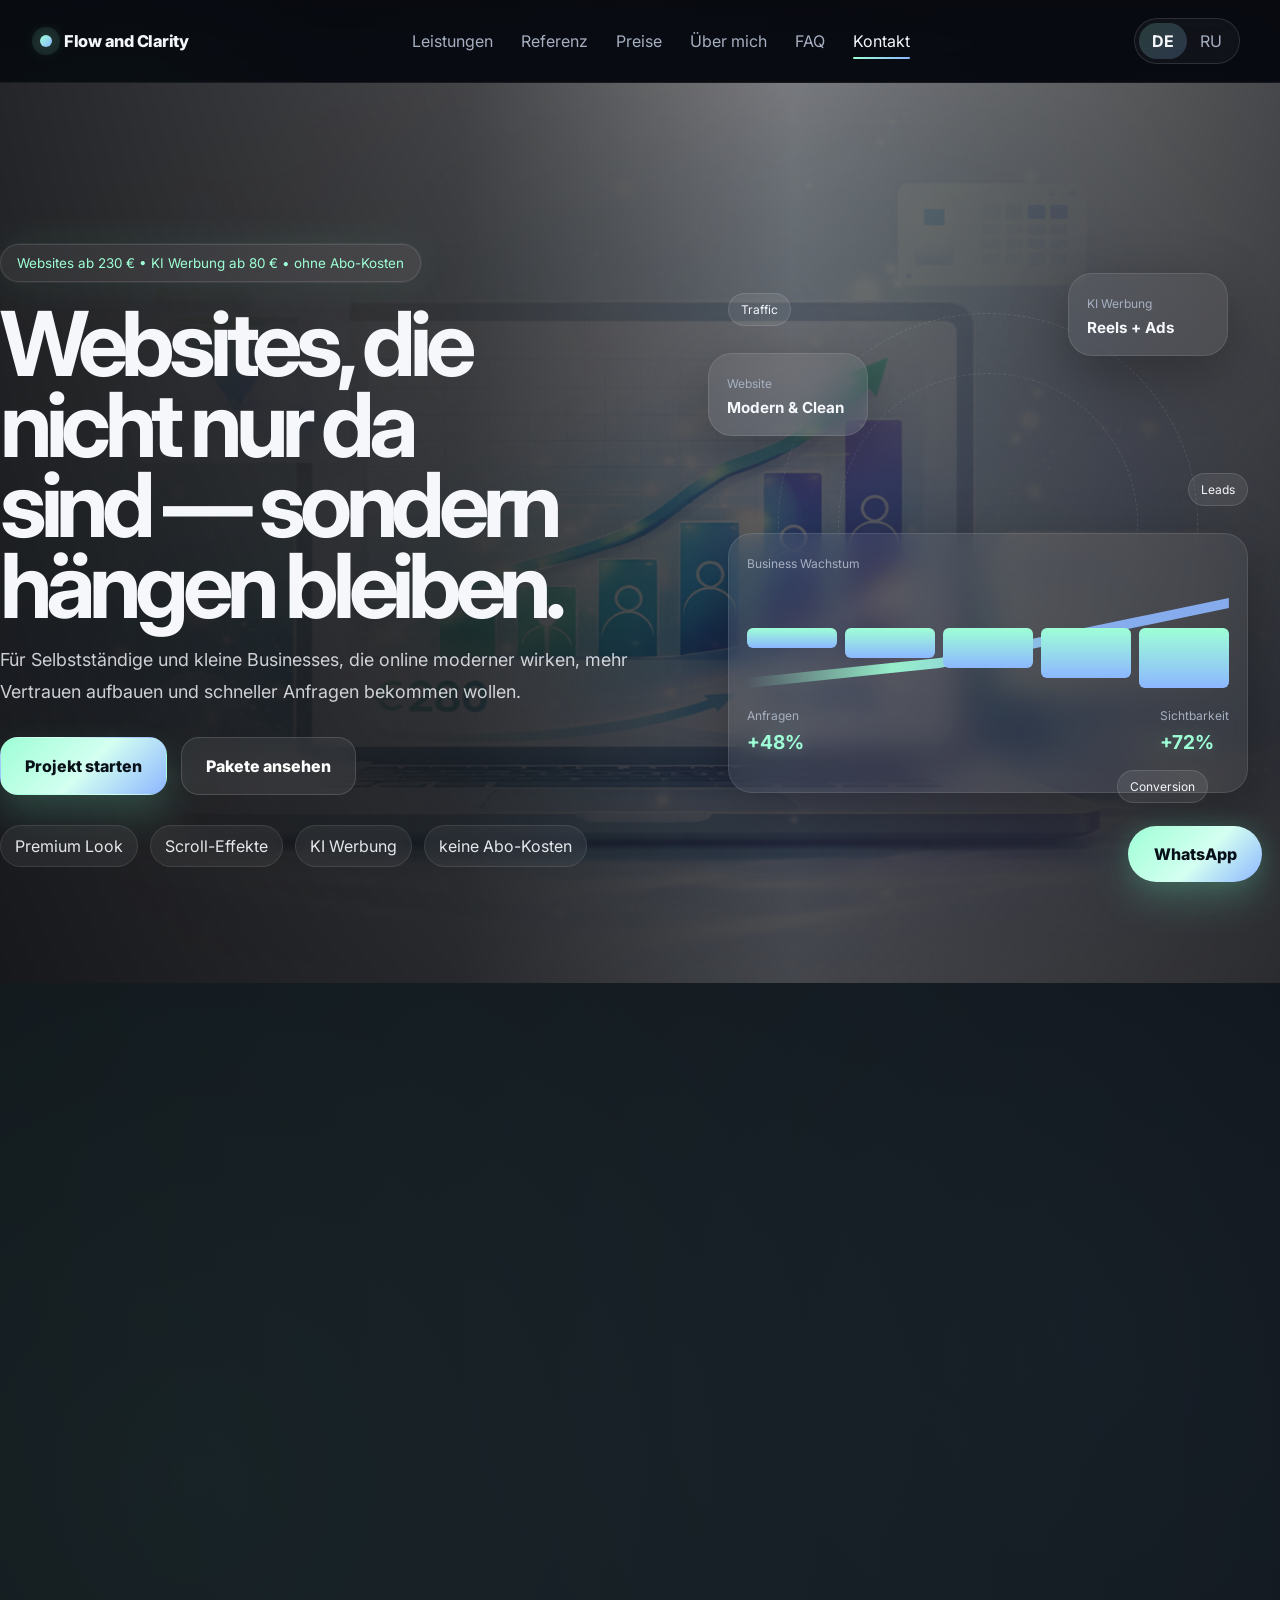
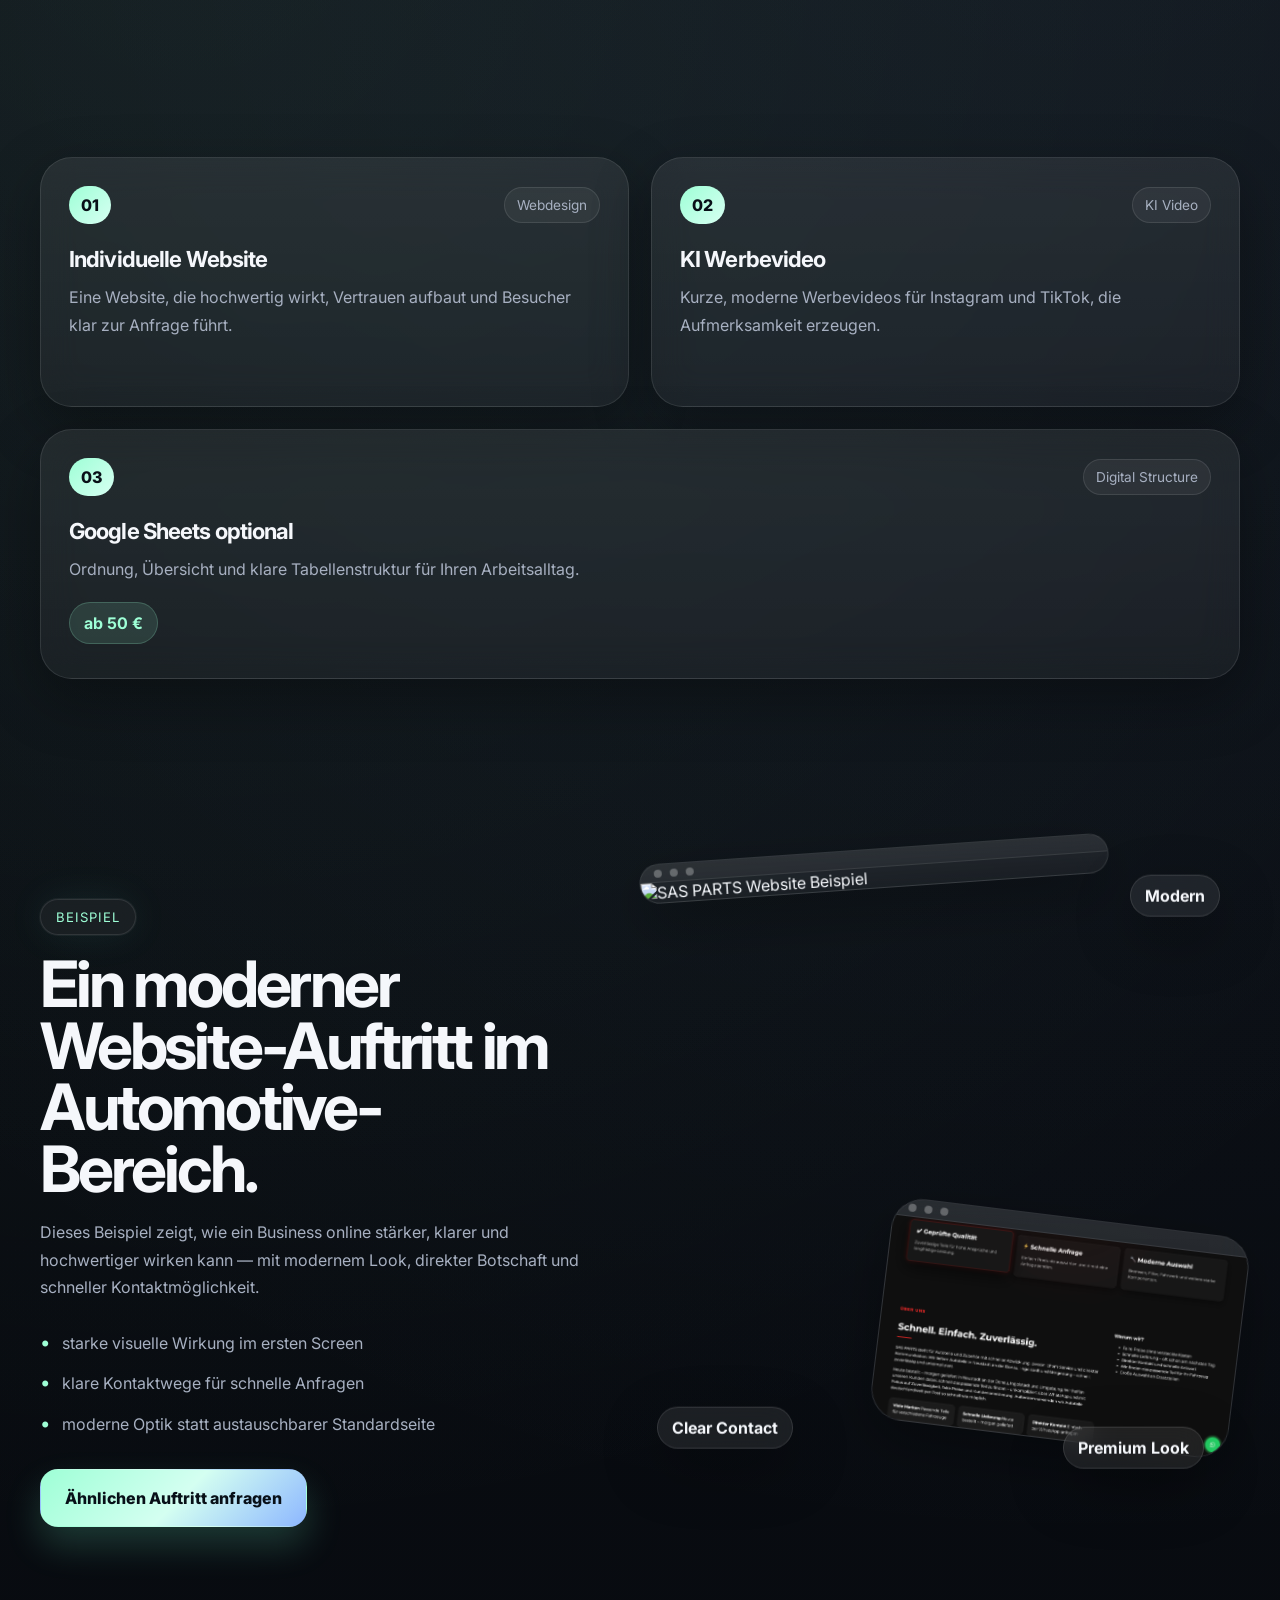
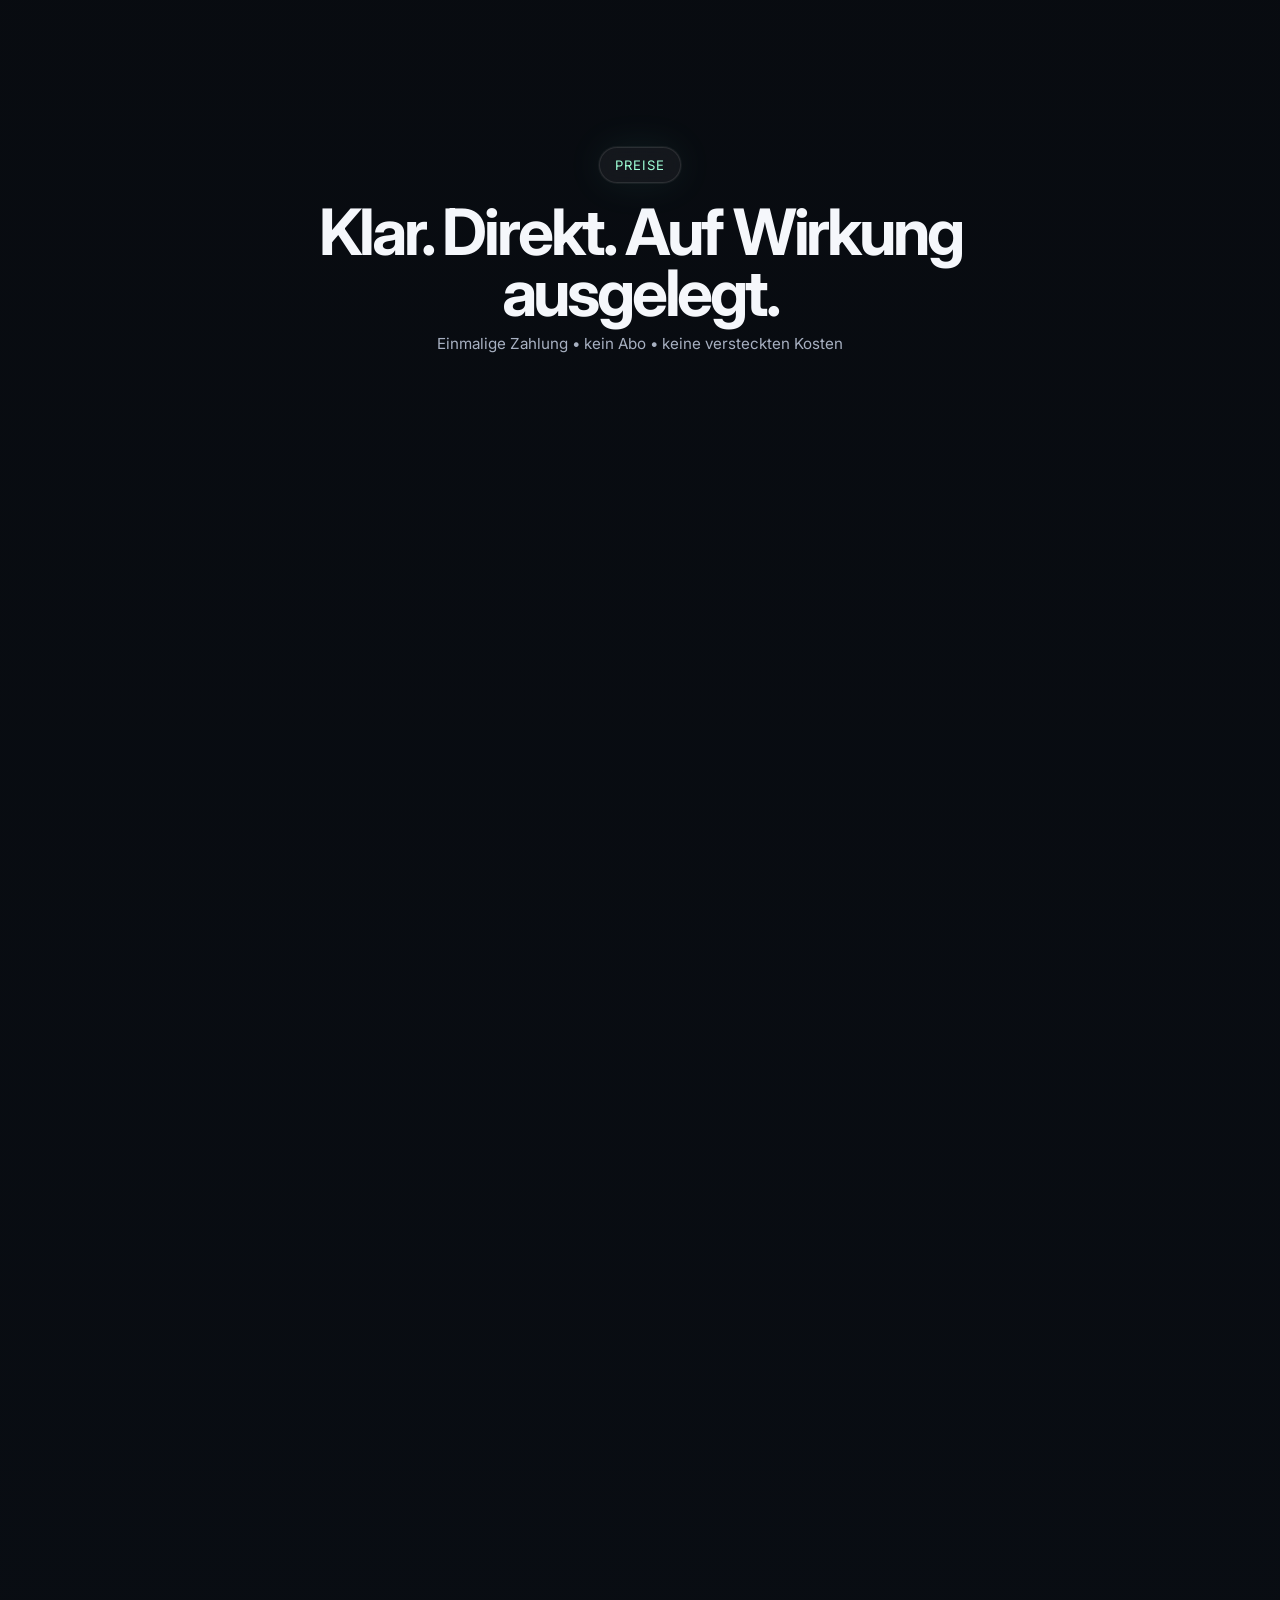
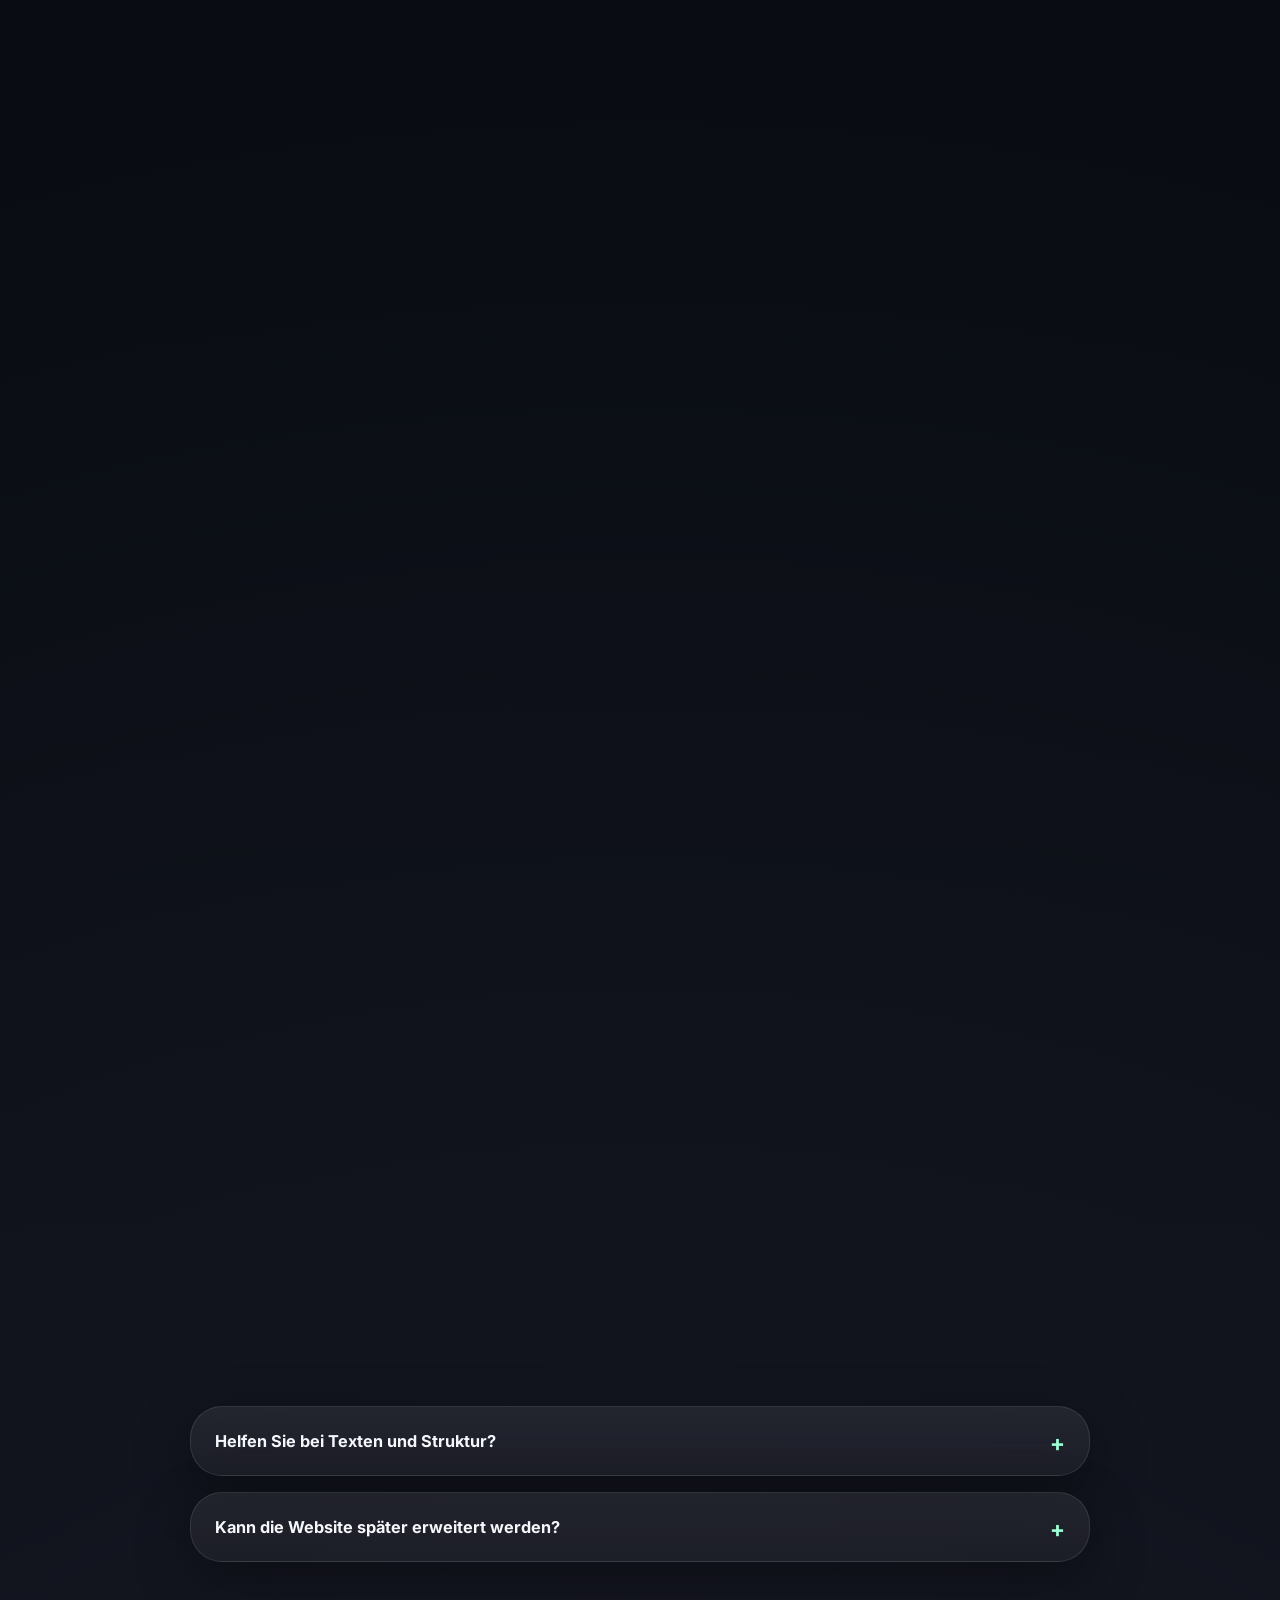
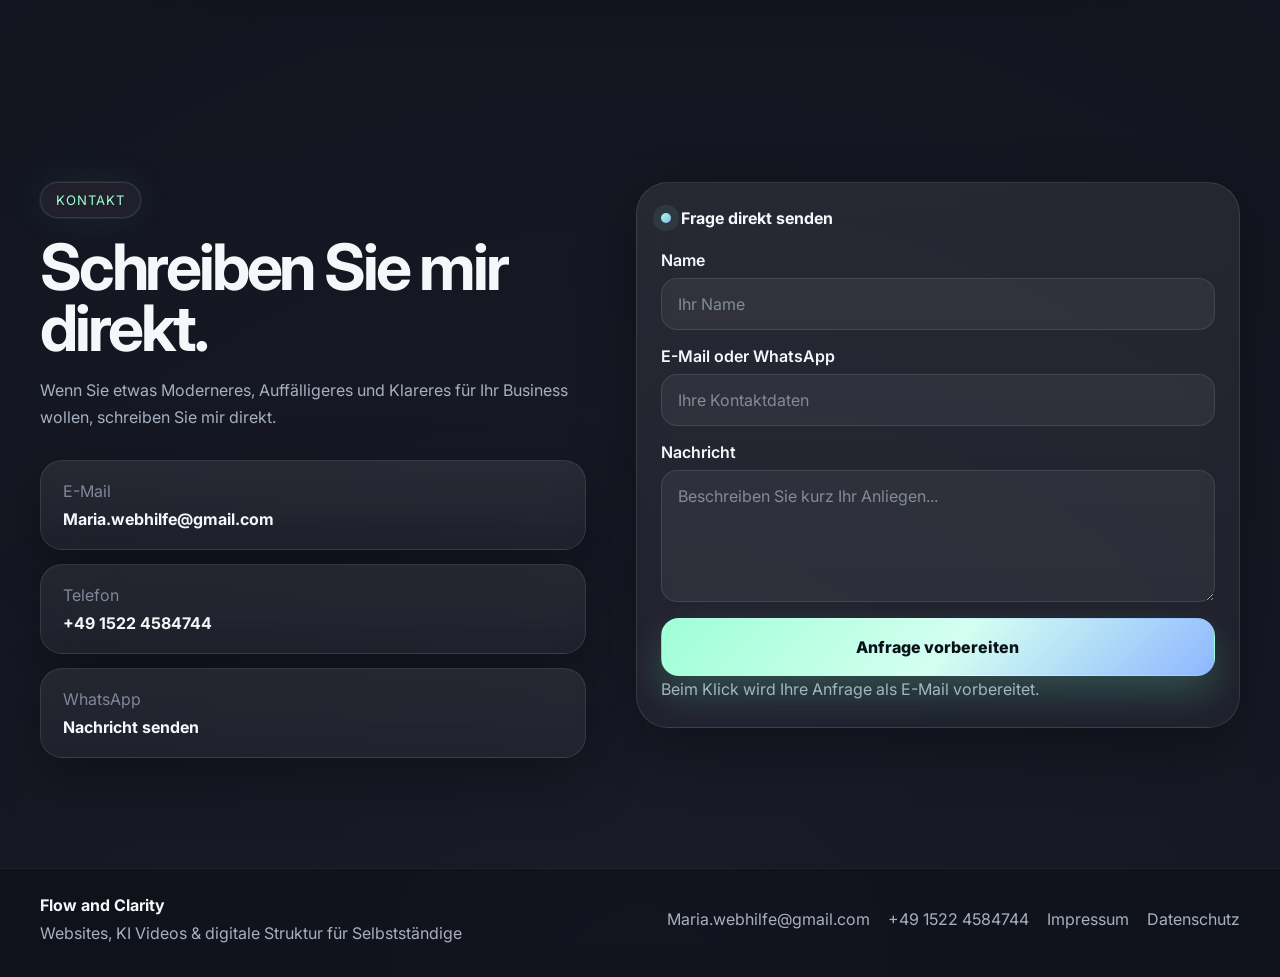
==== commit da02da2b: "hdml (hero animation)" ====
--- a/index.html
+++ b/index.html
@@ -1,4 +1,4 @@
-<<!DOCTYPE html>
+<!DOCTYPE html>
 <html lang="de">
 <head>
   <meta charset="UTF-8" />
@@ -25,7 +25,6 @@
   <div class="bg-orb bg-orb--2"></div>
   <div class="bg-grid"></div>
 
-  <!-- INTRO -->
   <div class="intro" id="intro">
     <div class="intro__inner">
       <p class="intro__label">Flow and Clarity</p>
@@ -36,7 +35,6 @@
     </div>
   </div>
 
-  <!-- WHATSAPP -->
   <a
     class="whatsapp-float magnetic"
     href="https://wa.me/4915224584744"
@@ -47,7 +45,6 @@
     <span>WhatsApp</span>
   </a>
 
-  <!-- HEADER -->
   <header class="header" id="top">
     <div class="container header__inner">
       <a href="#top" class="logo">
@@ -79,7 +76,6 @@
   </header>
 
   <main>
-    <!-- HERO -->
     <section class="hero" id="hero">
       <div class="hero__bg" id="heroBg"></div>
       <div class="hero__overlay"></div>
@@ -87,7 +83,7 @@
       <div class="container hero__grid">
         <div class="hero__content reveal">
           <div class="hero__eyebrow" data-i18n="heroEyebrow">
-            Websites ab 230 € • ohne monatliche Kosten • sofort einsetzbar
+            Websites ab 230 € • KI Werbung ab 80 € • ohne Abo-Kosten
           </div>
 
           <h1 class="hero__title" data-i18n="heroTitle">
@@ -95,96 +91,80 @@
           </h1>
 
           <p class="hero__subtitle" data-i18n="heroSubtitle">
-            Für Selbstständige und kleine Businesses, die mehr Anfragen wollen —
-            ohne Zeit zu verlieren und ohne komplizierte Lösungen.
+            Für Selbstständige und kleine Businesses, die online moderner wirken,
+            mehr Vertrauen aufbauen und schneller Anfragen bekommen wollen.
           </p>
 
           <div class="hero__actions">
             <a href="#contact" class="btn btn--primary magnetic" data-i18n="heroBtn1">
               Projekt starten
             </a>
-            <a href="#cases" class="btn btn--ghost magnetic" data-i18n="heroBtn2">
-              Beispiel ansehen
+            <a href="#pricing" class="btn btn--ghost magnetic" data-i18n="heroBtn2">
+              Pakete ansehen
             </a>
           </div>
 
           <div class="hero__chips">
             <span data-i18n="heroChip1">Premium Look</span>
             <span data-i18n="heroChip2">Scroll-Effekte</span>
-            <span data-i18n="heroChip3">klare Nutzerführung</span>
+            <span data-i18n="heroChip3">KI Werbung</span>
             <span data-i18n="heroChip4">keine Abo-Kosten</span>
           </div>
         </div>
 
         <div class="hero__visual reveal reveal-delay">
-          <div class="hero-stack" id="heroStack">
-            <div class="hero-card hero-card--back">
-              <span class="hero-card__label">Visual Impact</span>
-              <strong>Modern • Clean • Bold</strong>
-            </div>
-
-            <div class="hero-card hero-card--mid">
-              <span class="hero-card__label">Erster Eindruck</span>
-              <strong data-i18n="heroCard2">soll sitzen</strong>
-            </div>
-
-            <div class="hero-card hero-card--front hero-card--dashboard">
-              <span class="hero-card__kicker" data-i18n="heroCaseLabel">
-                Moderner Auftritt
+          <div class="growth-stage" id="heroStack">
+            <div class="growth-orbit growth-orbit--1"></div>
+            <div class="growth-orbit growth-orbit--2"></div>
+
+            <div class="growth-card growth-card--main spotlight-card">
+              <span class="growth-card__label" data-i18n="growthLabel">
+                Business Wachstum
               </span>
 
-              <div class="hero-card__screen">
-                <div class="hero-screen__bar"></div>
-
-                <div class="hero-screen__body hero-screen__body--dashboard">
-                  <div class="hero-dashboard">
-                    <div class="hero-metric">
-                      <span class="hero-metric__label" data-i18n="heroMetric1Label">
-                        Anfragen
-                      </span>
-                      <strong class="hero-metric__value">+48%</strong>
-                    </div>
-
-                    <div class="hero-chart">
-                      <div class="hero-chart__line">
-                        <span></span>
-                      </div>
-                      <div class="hero-chart__bars">
-                        <i></i>
-                        <i></i>
-                        <i></i>
-                        <i></i>
-                      </div>
-                    </div>
-
-                    <div class="hero-metric hero-metric--small">
-                      <span class="hero-metric__label" data-i18n="heroMetric2Label">
-                        Klarer Kontaktweg
-                      </span>
-                      <strong class="hero-metric__value" data-i18n="heroMetric2Value">
-                        schnell & direkt
-                      </strong>
-                    </div>
-
-                    <div class="hero-screen__tags">
-                      <span>Lead Focus</span>
-                      <span>Modern Layout</span>
-                      <span>Clear Flow</span>
-                    </div>
-                  </div>
+              <div class="growth-graph">
+                <div class="growth-line"></div>
+
+                <div class="growth-bars">
+                  <i></i>
+                  <i></i>
+                  <i></i>
+                  <i></i>
+                  <i></i>
                 </div>
               </div>
-            </div>
-
-            <div class="hero-float hero-float--1">2026</div>
-            <div class="hero-float hero-float--2" data-i18n="heroFloat2">Wirkung</div>
-            <div class="hero-float hero-float--3" data-i18n="heroFloat3">Struktur</div>
-          </div>
-        </div>
-      </div>
-    </section>
-
-    <!-- TRUST -->
+
+              <div class="growth-stats">
+                <div>
+                  <span>Anfragen</span>
+                  <strong class="count-up" data-target="48" data-suffix="%">+0%</strong>
+                </div>
+
+                <div>
+                  <span>Sichtbarkeit</span>
+                  <strong class="count-up" data-target="72" data-suffix="%">+0%</strong>
+                </div>
+              </div>
+            </div>
+
+            <div class="growth-card growth-card--video">
+              <span>KI Werbung</span>
+              <strong>Reels + Ads</strong>
+            </div>
+
+            <div class="growth-card growth-card--website">
+              <span>Website</span>
+              <strong>Modern & Clean</strong>
+            </div>
+
+            <div class="growth-bubble growth-bubble--1">Traffic</div>
+            <div class="growth-bubble growth-bubble--2">Leads</div>
+            <div class="growth-bubble growth-bubble--3">Conversion</div>
+          </div>
+        </div>
+      </div>
+    </section>
+
     <section class="trust section">
       <div class="container trust__grid">
         <article class="trust-card reveal tilt-card spotlight-card">
@@ -205,15 +185,14 @@
 
         <article class="trust-card reveal tilt-card spotlight-card">
           <span class="trust-card__number">03</span>
-          <h3 data-i18n="trust3Title">Modern statt “08/15”</h3>
+          <h3 data-i18n="trust3Title">Website + KI Werbung</h3>
           <p data-i18n="trust3Text">
-            Scroll, Tiefe, Dynamik und hochwertige Details — aber ohne nervige Überladung.
+            Ein moderner Auftritt kann direkt mit Social-Media-Werbung kombiniert werden.
           </p>
         </article>
       </div>
     </section>
 
-    <!-- SERVICES -->
     <section class="services section" id="services">
       <div class="container">
         <div class="section-head reveal">
@@ -242,7 +221,7 @@
             </div>
             <h3 data-i18n="service2Title">KI Werbevideo</h3>
             <p data-i18n="service2Text">
-              Kurze, moderne Videos für Instagram und TikTok, die Aufmerksamkeit erzeugen.
+              Kurze, moderne Werbevideos für Instagram und TikTok, die Aufmerksamkeit erzeugen.
             </p>
           </article>
 
@@ -261,7 +240,6 @@
       </div>
     </section>
 
-    <!-- CASE -->
     <section class="sas section" id="cases">
       <div class="container sas__grid">
         <div class="sas__content reveal">
@@ -322,20 +300,19 @@
       </div>
     </section>
 
-    <!-- PRICING -->
     <section class="pricing section" id="pricing">
       <div class="container">
         <div class="section-head reveal">
           <span class="section-head__overline" data-i18n="pricingOverline">Preise</span>
           <h2 class="section-head__title" data-i18n="pricingTitle">
-            Klar. Direkt. Auf Wirkung ausgelegt.
+            Klare Pakete für einen starken Start.
           </h2>
           <p class="pricing__subline" data-i18n="pricingSubline">
-            Einmalige Zahlung — keine monatlichen Kosten.
-          </p>
-        </div>
-
-        <div class="pricing__grid pricing__grid--three">
+            Einmalige Zahlung — keine monatlichen Kosten für meine Arbeit.
+          </p>
+        </div>
+
+        <div class="pricing__grid pricing__grid--four">
           <article class="price-card reveal spotlight-card">
             <span class="price-card__tag" data-i18n="websiteTag">Website</span>
             <h3 data-i18n="websiteTitle">ab 230 €</h3>
@@ -356,14 +333,14 @@
               <li data-i18n="websiteList6">auf Anfragen optimiert</li>
             </ul>
 
-            <a href="#contact" class="btn btn--primary btn--full magnetic" data-i18n="websiteBtn">
-              Projekt starten
+            <a href="#contact" class="btn btn--secondary-dark btn--full magnetic" data-i18n="websiteBtn">
+              Website anfragen
             </a>
           </article>
 
           <article class="price-card reveal reveal-delay spotlight-card">
-            <span class="price-card__tag" data-i18n="videoTag">KI Video</span>
-            <h3 data-i18n="videoTitle">ab 60 €</h3>
+            <span class="price-card__tag" data-i18n="videoTag">KI Werbung</span>
+            <h3 data-i18n="videoTitle">ab 80 €</h3>
             <p class="price-card__meta" data-i18n="videoPriceNote">
               je nach Aufwand und Länge
             </p>
@@ -380,7 +357,31 @@
             </ul>
 
             <a href="#contact" class="btn btn--secondary-dark btn--full magnetic" data-i18n="videoBtn">
-              Video anfragen
+              KI Werbung anfragen
+            </a>
+          </article>
+
+          <article class="price-card price-card--bundle reveal reveal-delay spotlight-card">
+            <span class="price-card__tag" data-i18n="bundleTag">Website + KI Werbung</span>
+            <h3 data-i18n="bundleTitle">ab 290 €</h3>
+            <p class="price-card__meta" data-i18n="bundlePriceNote">
+              Vorteilspaket für den Start
+            </p>
+
+            <p class="price-card__text" data-i18n="bundleText">
+              Website plus ein KI Werbevideo — ideal, wenn Sie direkt sichtbar starten möchten.
+            </p>
+
+            <ul class="price-card__list">
+              <li data-i18n="bundleList1">moderne Website</li>
+              <li data-i18n="bundleList2">1 KI Werbevideo inklusive</li>
+              <li data-i18n="bundleList3">einheitliche visuelle Wirkung</li>
+              <li data-i18n="bundleList4">besserer Start für Social Media</li>
+              <li data-i18n="bundleList5">günstiger als einzeln</li>
+            </ul>
+
+            <a href="#contact" class="btn btn--primary btn--full magnetic" data-i18n="bundleBtn">
+              Paket anfragen
             </a>
           </article>
 
@@ -410,7 +411,6 @@
       </div>
     </section>
 
-    <!-- ABOUT -->
     <section class="about section" id="about">
       <div class="container about__grid">
         <div class="about__content reveal">
@@ -460,7 +460,6 @@
       </div>
     </section>
 
-    <!-- FAQ -->
     <section class="faq section" id="faq">
       <div class="container">
         <div class="section-head reveal">
@@ -486,9 +485,9 @@
           </details>
 
           <details class="faq-item reveal spotlight-card">
-            <summary data-i18n="faq3Q">Kann ich auch ein KI Werbevideo bestellen?</summary>
+            <summary data-i18n="faq3Q">Kann ich Website und KI Werbung zusammen buchen?</summary>
             <p data-i18n="faq3A">
-              Ja. KI Werbevideos starten ab 60 €. Der Preis hängt von Länge, Stil, Aufwand und gewünschter Umsetzung ab.
+              Ja. Dafür gibt es ein Vorteilspaket ab 290 € mit Website und einem KI Werbevideo.
             </p>
           </details>
 
@@ -509,7 +508,6 @@
       </div>
     </section>
 
-    <!-- CONTACT -->
     <section class="contact section" id="contact">
       <div class="container contact__grid">
         <div class="contact__info reveal">
@@ -591,7 +589,6 @@
     </section>
   </main>
 
-  <!-- FOOTER -->
   <footer class="footer">
     <div class="container footer__inner">
       <div class="footer__brand">
--- a/style.css
+++ b/style.css
@@ -1891,4 +1891,231 @@
 /* эффект дороже */
 .price-card:hover {
   transform: translateY(-8px) scale(1.01);
+}
+/* ===== NEW HERO GROWTH VISUAL ===== */
+
+.growth-stage {
+  position: relative;
+  width: 520px;
+  height: 520px;
+}
+
+.growth-card {
+  position: absolute;
+  border-radius: 24px;
+  padding: 18px;
+  background: rgba(255,255,255,0.06);
+  border: 1px solid rgba(255,255,255,0.1);
+  backdrop-filter: blur(14px);
+  box-shadow: var(--shadow);
+}
+
+/* главный блок */
+.growth-card--main {
+  width: 100%;
+  height: 260px;
+  bottom: 0;
+  left: 0;
+}
+
+/* маленькие карточки */
+.growth-card--video {
+  top: 0;
+  right: 20px;
+  width: 160px;
+}
+
+.growth-card--website {
+  top: 80px;
+  left: -20px;
+  width: 160px;
+}
+
+/* подписи */
+.growth-card span {
+  font-size: 0.75rem;
+  color: var(--muted);
+}
+
+.growth-card strong {
+  display: block;
+  margin-top: 6px;
+  font-size: 0.95rem;
+}
+
+/* график */
+.growth-graph {
+  position: relative;
+  height: 100px;
+  margin: 16px 0;
+}
+
+/* линия роста */
+.growth-line {
+  position: absolute;
+  inset: 0;
+  background: linear-gradient(
+    90deg,
+    transparent 0%,
+    rgba(158,255,214,0.9) 30%,
+    rgba(141,183,255,0.9) 70%
+  );
+  clip-path: polygon(
+    0% 90%,
+    20% 80%,
+    40% 70%,
+    60% 50%,
+    80% 30%,
+    100% 10%,
+    100% 20%,
+    80% 40%,
+    60% 60%,
+    40% 80%,
+    20% 90%,
+    0% 100%
+  );
+  animation: growthPulse 4s ease-in-out infinite;
+}
+
+/* столбики */
+.growth-bars {
+  position: absolute;
+  bottom: 0;
+  width: 100%;
+  display: flex;
+  gap: 8px;
+}
+
+.growth-bars i {
+  flex: 1;
+  height: 20px;
+  background: linear-gradient(180deg, var(--accent), var(--accent-2));
+  border-radius: 6px;
+  animation: growthBars 3s ease-in-out infinite;
+}
+
+.growth-bars i:nth-child(2){height:30px;}
+.growth-bars i:nth-child(3){height:40px;}
+.growth-bars i:nth-child(4){height:50px;}
+.growth-bars i:nth-child(5){height:60px;}
+
+/* статистика */
+.growth-stats {
+  display: flex;
+  justify-content: space-between;
+}
+
+.growth-stats span {
+  font-size: 0.75rem;
+  color: var(--muted);
+}
+
+.growth-stats strong {
+  display: block;
+  font-size: 1.2rem;
+}
+
+/* пузырьки */
+.growth-bubble {
+  position: absolute;
+  padding: 8px 12px;
+  border-radius: 999px;
+  background: rgba(255,255,255,0.08);
+  border: 1px solid rgba(255,255,255,0.12);
+  font-size: 0.75rem;
+  animation: floatTag 6s ease-in-out infinite;
+}
+
+.growth-bubble--1 { top: 20px; left: 0; }
+.growth-bubble--2 { top: 200px; right: 0; }
+.growth-bubble--3 { bottom: -10px; right: 40px; }
+
+/* орбиты */
+.growth-orbit {
+  position: absolute;
+  border-radius: 50%;
+  border: 1px dashed rgba(255,255,255,0.1);
+  animation: rotateOrbit 20s linear infinite;
+}
+
+.growth-orbit--1 {
+  width: 420px;
+  height: 420px;
+  top: 40px;
+  left: 50px;
+}
+
+.growth-orbit--2 {
+  width: 300px;
+  height: 300px;
+  top: 100px;
+  left: 110px;
+}
+
+/* анимации */
+@keyframes growthBars {
+  0%,100% { transform: scaleY(1); }
+  50% { transform: scaleY(1.1); }
+}
+
+@keyframes growthPulse {
+  0%,100% { opacity: 0.8; }
+  50% { opacity: 1; }
+}
+
+@keyframes rotateOrbit {
+  from { transform: rotate(0deg); }
+  to { transform: rotate(360deg); }
+}
+/* ===== BUNDLE CARD ===== */
+
+.price-card--bundle {
+  border: 1px solid rgba(158,255,214,0.5);
+  box-shadow:
+    0 0 0 1px rgba(158,255,214,0.2),
+    0 20px 80px rgba(109,240,193,0.3);
+  transform: scale(1.04);
+}
+
+.price-card--bundle::after {
+  content: "BEST DEAL";
+  position: absolute;
+  top: 16px;
+  right: 16px;
+  background: linear-gradient(135deg, var(--accent), var(--accent-2));
+  color: #081018;
+  font-weight: 800;
+  font-size: 0.7rem;
+  padding: 6px 10px;
+  border-radius: 999px;
+}
+/* ===== GROWTH VISUAL INTERACTION ===== */
+
+.growth-stage:hover .growth-line {
+  animation-duration: 1.6s;
+  filter: drop-shadow(0 0 18px rgba(158,255,214,0.45));
+}
+
+.growth-stage:hover .growth-bars i {
+  animation-duration: 1.2s;
+}
+
+.growth-stage:hover .growth-card--main {
+  transform: translateY(-8px) scale(1.02);
+  border-color: rgba(158,255,214,0.35);
+}
+
+.growth-stage:hover .growth-bubble {
+  background: rgba(158,255,214,0.14);
+  border-color: rgba(158,255,214,0.28);
+}
+
+.growth-card,
+.growth-bubble {
+  transition: transform 0.35s ease, border-color 0.35s ease, background 0.35s ease, box-shadow 0.35s ease;
+}
+
+.count-up {
+  color: var(--accent);
+  text-shadow: 0 0 18px rgba(158,255,214,0.25);
 }
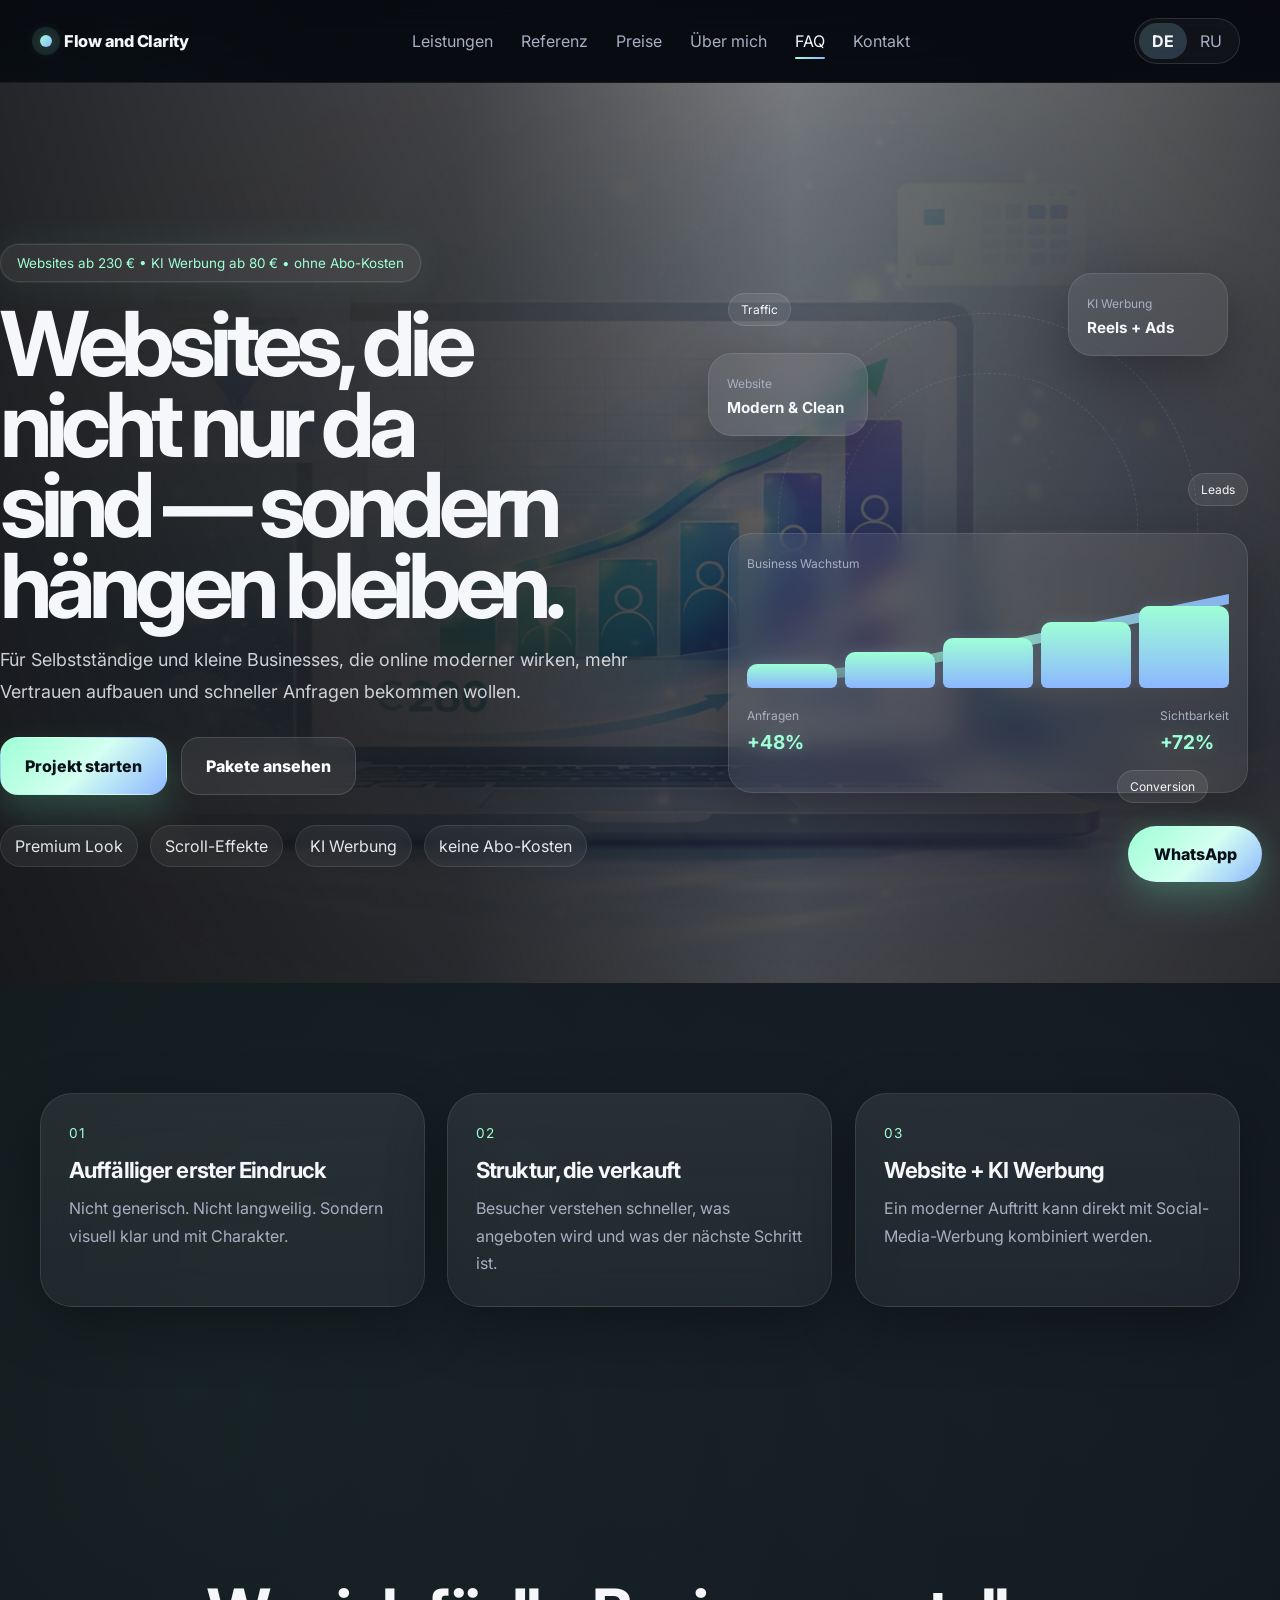
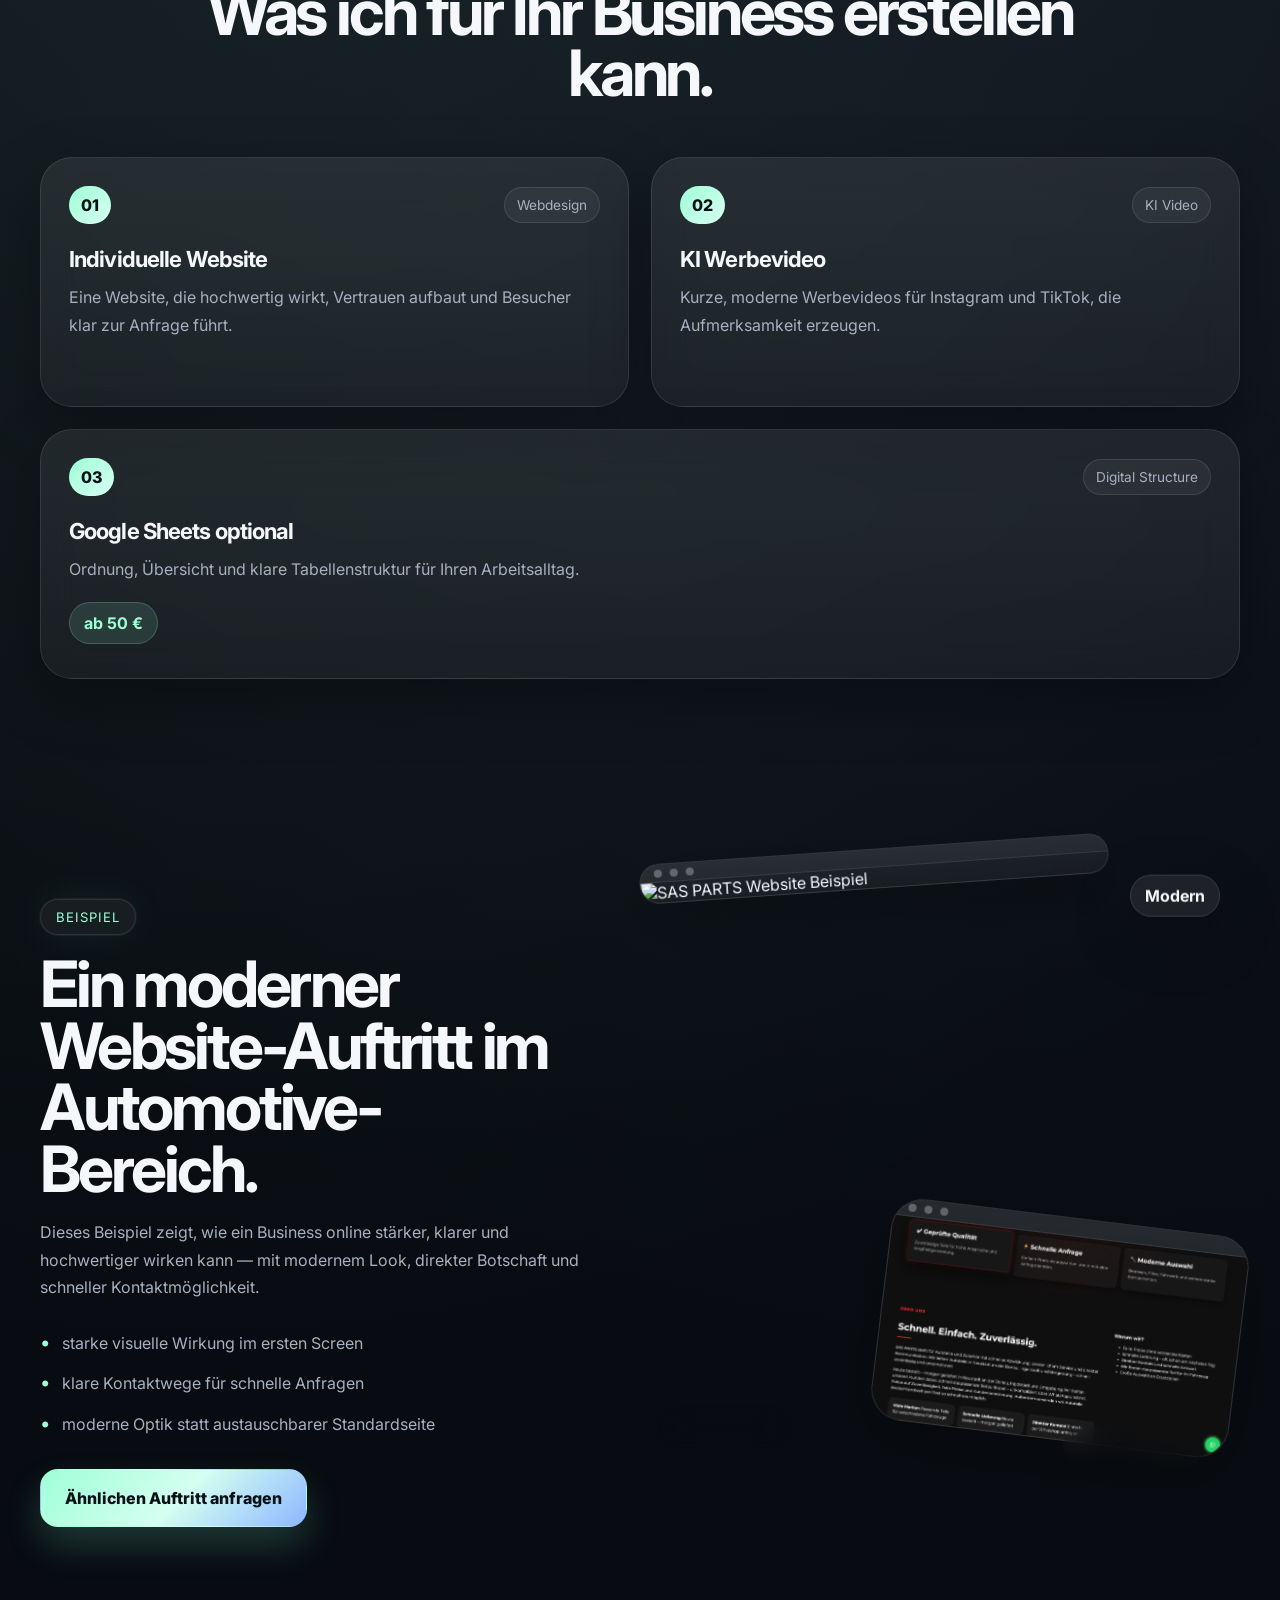
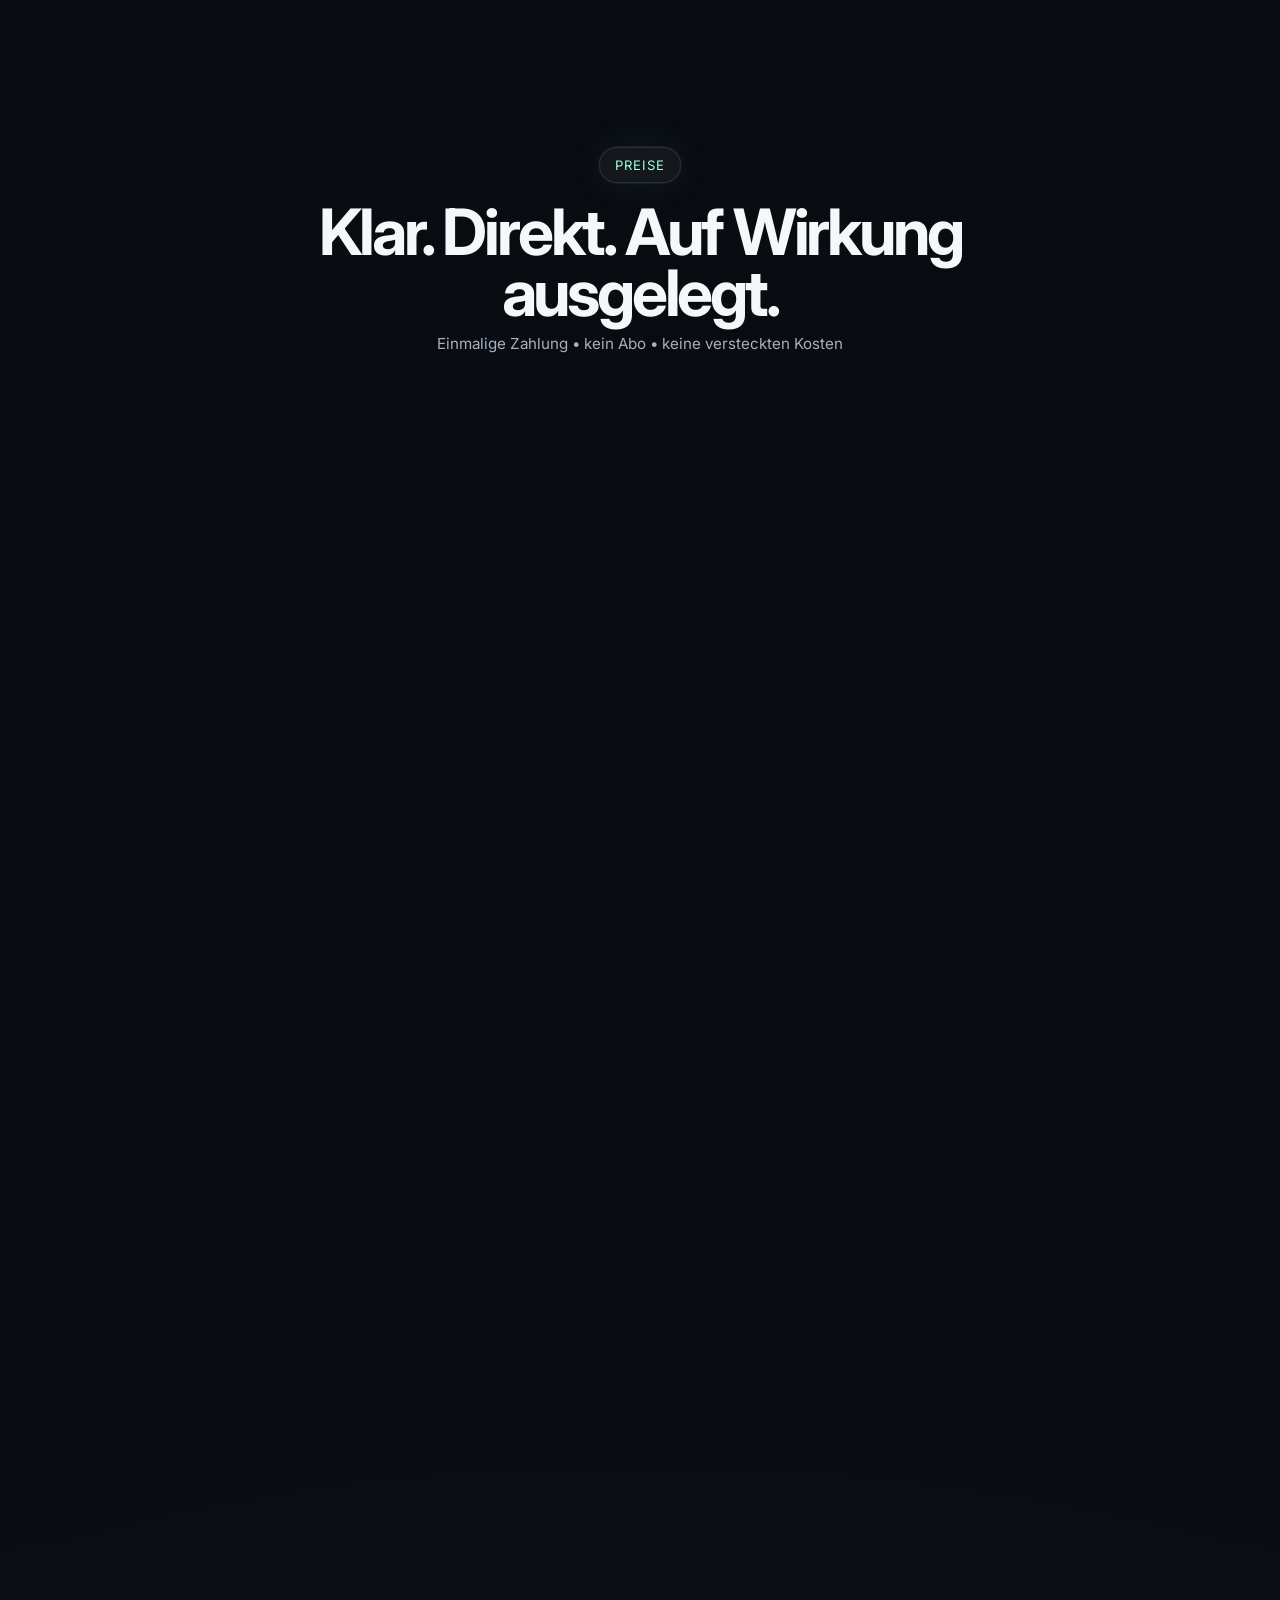
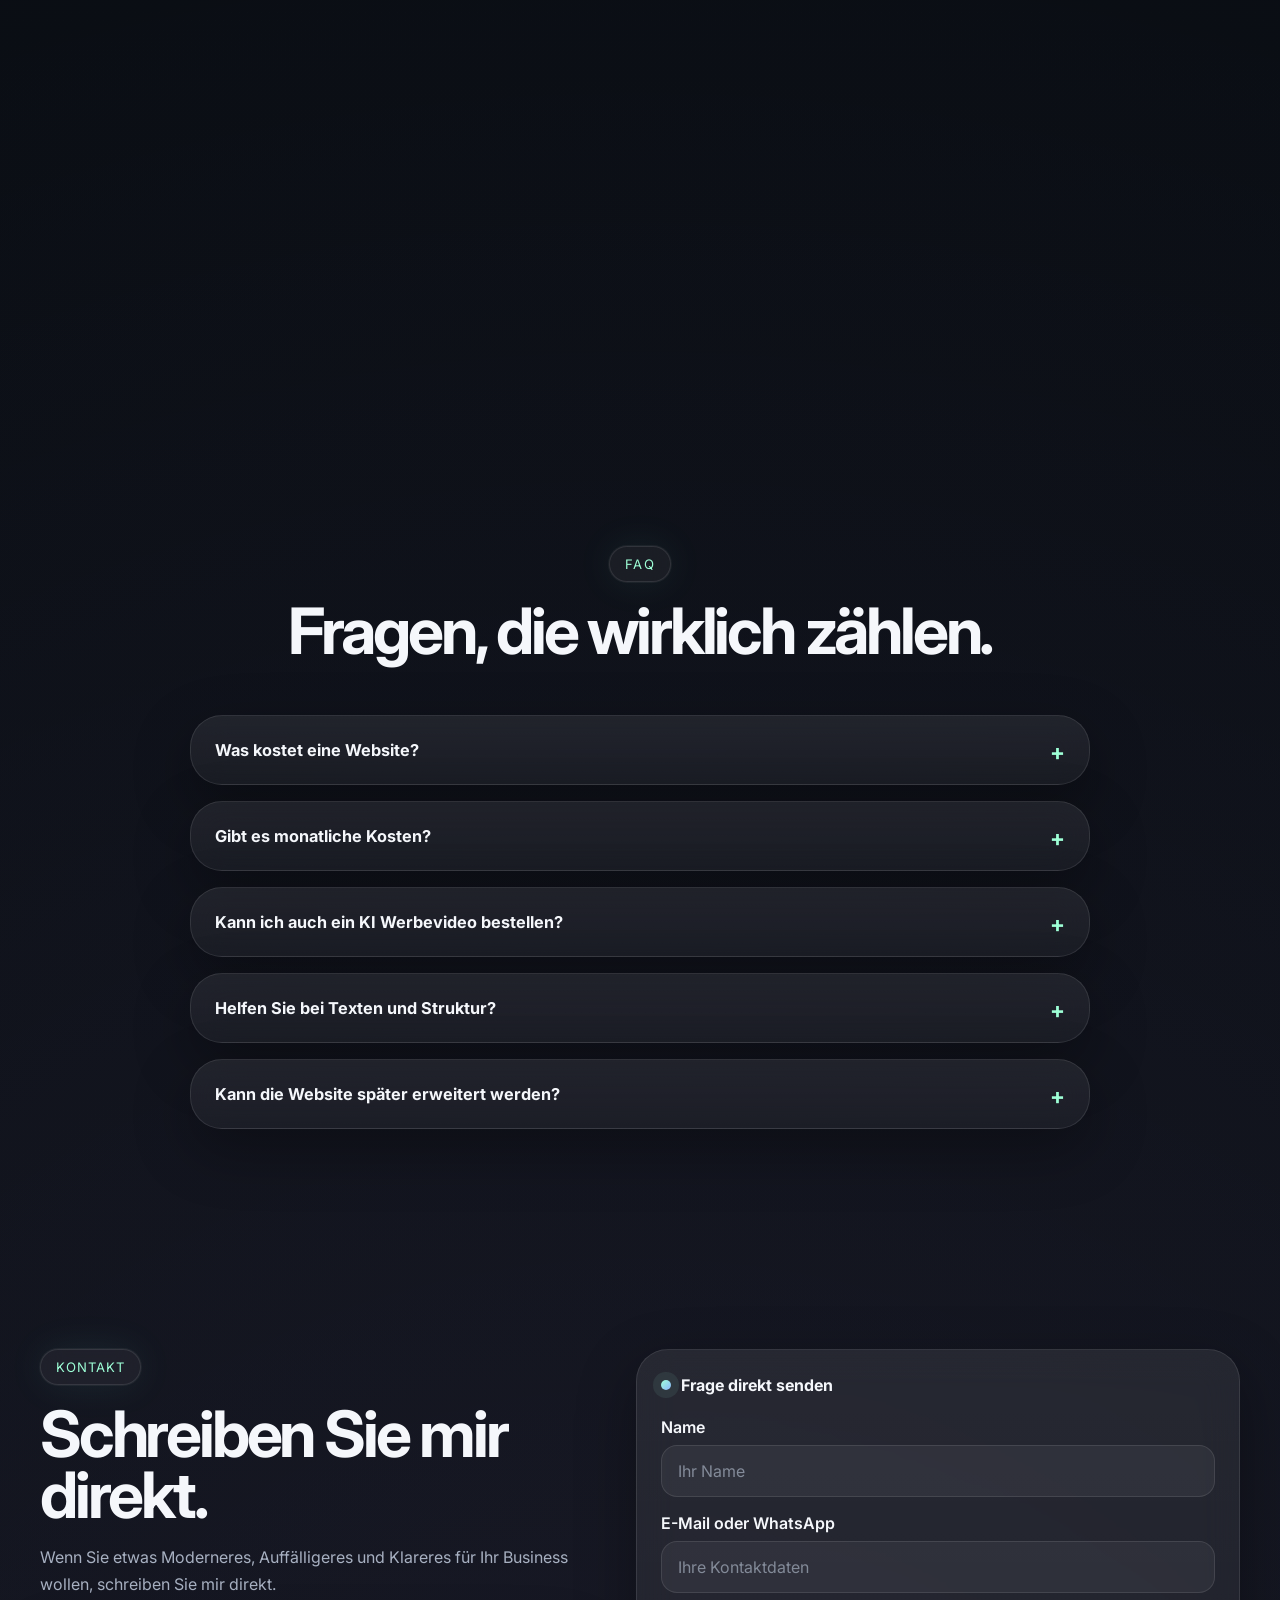
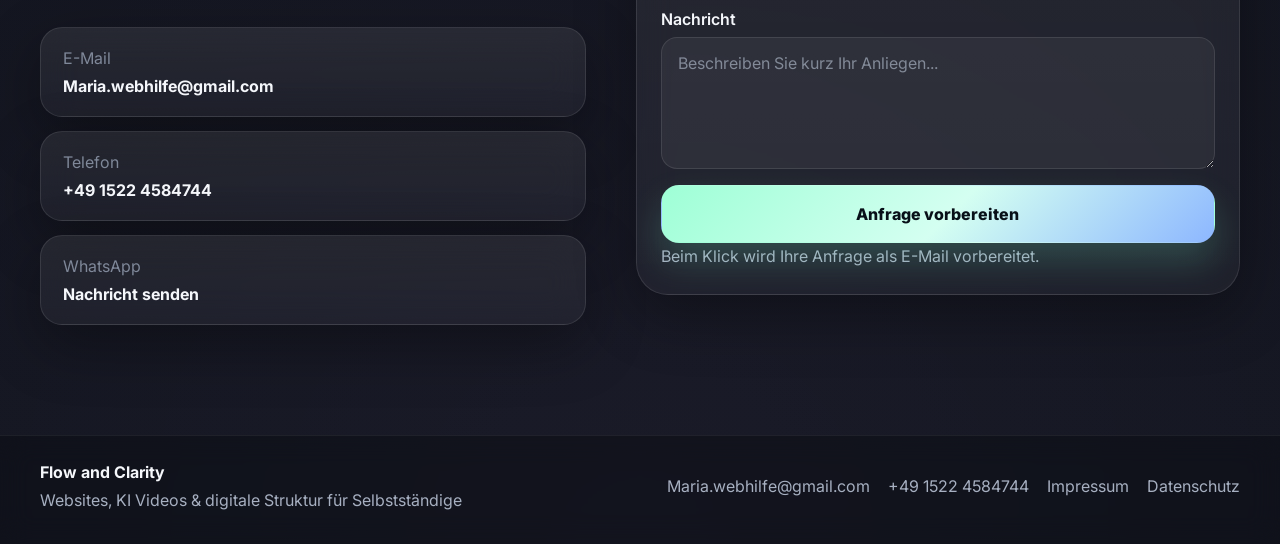
==== commit 6d596e18: "favicon" ====
--- a/index.html
+++ b/index.html
@@ -15,6 +15,7 @@
     rel="stylesheet"
   />
   <link rel="stylesheet" href="style.css" />
+  <link rel="icon" type="image/png" href="favicon.png">
 </head>
 
 <body>
--- a/style.css
+++ b/style.css
@@ -491,295 +491,6 @@
   width: min(100%, 520px);
   height: 540px;
   perspective: 1300px;
-}
-
-.hero-card {
-  position: absolute;
-  width: 100%;
-  border-radius: 30px;
-  border: 1px solid rgba(255,255,255,0.1);
-  background:
-    linear-gradient(180deg, rgba(255,255,255,0.09), rgba(255,255,255,0.05));
-  backdrop-filter: blur(16px);
-  box-shadow: var(--shadow-strong);
-  overflow: hidden;
-}
-
-.hero-card--back {
-  top: 0;
-  left: 36px;
-  height: 250px;
-  padding: 28px;
-  transform: rotate(-7deg);
-  opacity: 0.5;
-}
-
-.hero-card--mid {
-  top: 80px;
-  right: 10px;
-  height: 250px;
-  padding: 28px;
-  transform: rotate(7deg);
-  opacity: 0.74;
-}
-
-.hero-card--front {
-  bottom: 0;
-  left: 0;
-  height: 320px;
-  padding: 22px;
-  transform: rotate(-2deg);
-}
-
-.hero-card__label,
-.hero-card__kicker {
-  display: inline-flex;
-  margin-bottom: 14px;
-  color: var(--accent);
-  font-size: 0.8rem;
-  letter-spacing: 0.08em;
-  text-transform: uppercase;
-}
-
-.hero-card strong {
-  display: block;
-  font-size: clamp(1.25rem, 2vw, 1.9rem);
-  line-height: 1.05;
-  letter-spacing: -0.04em;
-}
-
-.hero-card__screen {
-  position: relative;
-  height: calc(100% - 26px);
-  border-radius: 22px;
-  overflow: hidden;
-  border: 1px solid rgba(255,255,255,0.09);
-  background:
-    linear-gradient(135deg, rgba(18, 22, 30, 0.96), rgba(12, 16, 24, 0.98));
-}
-
-.hero-screen__bar {
-  height: 20px;
-  border-bottom: 1px solid rgba(255,255,255,0.08);
-  background:
-    radial-gradient(circle at 18px 10px, #ff746d 0 4px, transparent 4.6px),
-    radial-gradient(circle at 38px 10px, #f0c763 0 4px, transparent 4.6px),
-    radial-gradient(circle at 58px 10px, #7af59f 0 4px, transparent 4.6px),
-    linear-gradient(90deg, rgba(255,255,255,0.04), rgba(255,255,255,0.02));
-}
-
-.hero-screen__body {
-  padding: 30px 24px;
-  height: calc(100% - 20px);
-  display: flex;
-  flex-direction: column;
-  justify-content: space-between;
-  background:
-    radial-gradient(circle at top right, rgba(158,255,214,0.08), transparent 24%),
-    radial-gradient(circle at bottom left, rgba(141,183,255,0.08), transparent 30%);
-}
-
-.hero-screen__title {
-  font-size: clamp(1.6rem, 3vw, 2.35rem);
-  font-weight: 800;
-  letter-spacing: -0.05em;
-  max-width: 240px;
-}
-
-.hero-screen__tags {
-  display: flex;
-  flex-wrap: wrap;
-  gap: 10px;
-}
-
-.hero-screen__tags span {
-  display: inline-flex;
-  align-items: center;
-  min-height: 38px;
-  padding: 0 12px;
-  border-radius: 999px;
-  background: rgba(255,255,255,0.06);
-  border: 1px solid rgba(255,255,255,0.08);
-  color: rgba(255,255,255,0.9);
-  font-size: 0.88rem;
-}
-
-/* NEW DASHBOARD HERO CARD */
-.hero-card--dashboard {
-  overflow: visible;
-}
-
-.hero-screen__body--dashboard {
-  padding: 22px 20px 18px;
-}
-
-.hero-dashboard {
-  height: 100%;
-  display: grid;
-  grid-template-rows: auto 1fr auto auto;
-  gap: 16px;
-}
-
-.hero-metric {
-  display: flex;
-  justify-content: space-between;
-  gap: 14px;
-  align-items: flex-end;
-  padding: 12px 14px;
-  border-radius: 18px;
-  background: rgba(255,255,255,0.05);
-  border: 1px solid rgba(255,255,255,0.08);
-}
-
-.hero-metric--small {
-  align-items: center;
-}
-
-.hero-metric__label {
-  display: block;
-  font-size: 0.82rem;
-  color: var(--muted);
-  line-height: 1.35;
-}
-
-.hero-metric__value {
-  font-size: 1.45rem;
-  font-weight: 800;
-  letter-spacing: -0.05em;
-  color: #f8fbff;
-  text-align: right;
-  flex-shrink: 0;
-}
-
-.hero-metric--small .hero-metric__value {
-  font-size: 1rem;
-  color: var(--accent);
-}
-
-.hero-chart {
-  position: relative;
-  min-height: 118px;
-  padding: 18px 14px 14px;
-  border-radius: 20px;
-  background:
-    linear-gradient(180deg, rgba(255,255,255,0.04), rgba(255,255,255,0.02));
-  border: 1px solid rgba(255,255,255,0.08);
-  overflow: hidden;
-}
-
-.hero-chart::before {
-  content: "";
-  position: absolute;
-  inset: 0;
-  background-image:
-    linear-gradient(rgba(255,255,255,0.06) 1px, transparent 1px),
-    linear-gradient(90deg, rgba(255,255,255,0.04) 1px, transparent 1px);
-  background-size: 100% 26px, 46px 100%;
-  opacity: 0.35;
-  pointer-events: none;
-}
-
-.hero-chart__line {
-  position: absolute;
-  inset: 18px 14px 40px 14px;
-}
-
-.hero-chart__line span {
-  position: absolute;
-  inset: 0;
-  display: block;
-  background: linear-gradient(90deg, transparent 0%, transparent 4%, rgba(158,255,214,0.9) 22%, rgba(141,183,255,0.95) 58%, rgba(215,166,255,0.9) 100%);
-  clip-path: polygon(
-    0% 88%,
-    12% 78%,
-    28% 72%,
-    42% 58%,
-    58% 50%,
-    74% 34%,
-    88% 22%,
-    100% 10%,
-    100% 18%,
-    88% 30%,
-    74% 42%,
-    58% 58%,
-    42% 66%,
-    28% 80%,
-    12% 86%,
-    0% 96%
-  );
-  filter: drop-shadow(0 0 10px rgba(158,255,214,0.25));
-  animation: chartPulse 4s ease-in-out infinite;
-}
-
-.hero-chart__bars {
-  position: absolute;
-  left: 14px;
-  right: 14px;
-  bottom: 14px;
-  height: 54px;
-  display: flex;
-  align-items: flex-end;
-  gap: 10px;
-}
-
-.hero-chart__bars i {
-  display: block;
-  flex: 1;
-  border-radius: 10px 10px 6px 6px;
-  background: linear-gradient(180deg, rgba(158,255,214,0.95), rgba(141,183,255,0.72));
-  box-shadow: 0 0 14px rgba(141,183,255,0.14);
-  animation: barRise 3.4s ease-in-out infinite;
-}
-
-.hero-chart__bars i:nth-child(1) {
-  height: 26px;
-  animation-delay: 0s;
-}
-
-.hero-chart__bars i:nth-child(2) {
-  height: 34px;
-  animation-delay: 0.4s;
-}
-
-.hero-chart__bars i:nth-child(3) {
-  height: 42px;
-  animation-delay: 0.8s;
-}
-
-.hero-chart__bars i:nth-child(4) {
-  height: 50px;
-  animation-delay: 1.2s;
-}
-
-.hero-float {
-  position: absolute;
-  z-index: 3;
-  padding: 10px 14px;
-  border-radius: 999px;
-  background: rgba(255,255,255,0.08);
-  border: 1px solid rgba(255,255,255,0.12);
-  backdrop-filter: blur(12px);
-  color: #fff;
-  font-weight: 700;
-  box-shadow: var(--shadow);
-  animation: floatTag 7s ease-in-out infinite;
-}
-
-.hero-float--1 {
-  top: 18px;
-  right: 18px;
-}
-
-.hero-float--2 {
-  left: -10px;
-  top: 210px;
-  animation-delay: 1.3s;
-}
-
-.hero-float--3 {
-  right: 30px;
-  bottom: 18px;
-  animation-delay: 2.2s;
 }
 
 /* cards base */
@@ -1118,6 +829,21 @@
   gap: 22px;
 }
 
+.pricing__grid--three {
+  grid-template-columns: repeat(3, 1fr);
+}
+
+.pricing__grid--four {
+  grid-template-columns: repeat(4, 1fr);
+}
+
+.pricing__subline {
+  text-align: center;
+  margin-top: 10px;
+  color: var(--muted);
+  font-size: 0.95rem;
+}
+
 .price-card {
   padding: 30px;
 }
@@ -1167,6 +893,57 @@
   border-radius: 50%;
   background: linear-gradient(135deg, var(--accent), var(--accent-2));
   box-shadow: 0 0 12px rgba(158,255,214,0.4);
+}
+
+/* подсветка главного продукта */
+.price-card:nth-child(1) {
+  border: 1px solid rgba(158,255,214,0.4);
+  box-shadow:
+    0 0 0 1px rgba(158,255,214,0.2),
+    0 20px 80px rgba(109,240,193,0.25);
+  transform: scale(1.02);
+}
+
+/* бейдж "рекомендуем" */
+.price-card:nth-child(1)::after {
+  content: "Empfohlen";
+  position: absolute;
+  top: 18px;
+  right: 18px;
+  background: linear-gradient(135deg, var(--accent), var(--accent-2));
+  color: #081018;
+  font-weight: 700;
+  font-size: 0.75rem;
+  padding: 6px 10px;
+  border-radius: 999px;
+  box-shadow: 0 0 12px rgba(158,255,214,0.4);
+}
+
+/* эффект дороже */
+.price-card:hover {
+  transform: translateY(-8px) scale(1.01);
+}
+
+/* ===== BUNDLE CARD ===== */
+.price-card--bundle {
+  border: 1px solid rgba(158,255,214,0.5);
+  box-shadow:
+    0 0 0 1px rgba(158,255,214,0.2),
+    0 20px 80px rgba(109,240,193,0.3);
+  transform: scale(1.04);
+}
+
+.price-card--bundle::after {
+  content: "BEST DEAL";
+  position: absolute;
+  top: 16px;
+  right: 16px;
+  background: linear-gradient(135deg, var(--accent), var(--accent-2));
+  color: #081018;
+  font-weight: 800;
+  font-size: 0.7rem;
+  padding: 6px 10px;
+  border-radius: 999px;
 }
 
 /* about */
@@ -1497,6 +1274,210 @@
   will-change: transform;
 }
 
+/* ===== NEW HERO GROWTH VISUAL ===== */
+
+.growth-stage {
+  position: relative;
+  width: 520px;
+  height: 520px;
+}
+
+.growth-card {
+  position: absolute;
+  border-radius: 24px;
+  padding: 18px;
+  background: rgba(255,255,255,0.06);
+  border: 1px solid rgba(255,255,255,0.1);
+  backdrop-filter: blur(14px);
+  box-shadow: var(--shadow);
+}
+
+/* главный блок */
+.growth-card--main {
+  width: 100%;
+  height: 260px;
+  bottom: 0;
+  left: 0;
+}
+
+/* маленькие карточки */
+.growth-card--video {
+  top: 0;
+  right: 20px;
+  width: 160px;
+}
+
+.growth-card--website {
+  top: 80px;
+  left: -20px;
+  width: 160px;
+}
+
+/* подписи */
+.growth-card span {
+  font-size: 0.75rem;
+  color: var(--muted);
+}
+
+.growth-card strong {
+  display: block;
+  margin-top: 6px;
+  font-size: 0.95rem;
+}
+
+/* график */
+.growth-graph {
+  position: relative;
+  height: 100px;
+  margin: 16px 0;
+  overflow: hidden;
+}
+
+/* линия роста */
+.growth-line {
+  position: absolute;
+  inset: 0;
+  background: linear-gradient(
+    to top right,
+    rgba(158,255,214,0.12) 0%,
+    rgba(158,255,214,0.65) 45%,
+    rgba(141,183,255,0.95) 100%
+  );
+  clip-path: polygon(
+    0% 92%,
+    14% 82%,
+    28% 76%,
+    42% 62%,
+    56% 50%,
+    70% 36%,
+    84% 22%,
+    100% 6%,
+    100% 16%,
+    84% 32%,
+    70% 46%,
+    56% 60%,
+    42% 72%,
+    28% 86%,
+    14% 92%,
+    0% 100%
+  );
+  animation: growthPulse 4s ease-in-out infinite;
+  filter: drop-shadow(0 0 12px rgba(158,255,214,0.25));
+}
+
+/* столбики — ИСПРАВЛЕНО: растут строго вверх */
+.growth-bars {
+  position: absolute;
+  left: 0;
+  right: 0;
+  bottom: 0;
+  height: 88px;
+  display: flex;
+  align-items: flex-end;
+  gap: 8px;
+  z-index: 2;
+}
+
+.growth-bars i {
+  display: block;
+  flex: 1;
+  background: linear-gradient(180deg, var(--accent), var(--accent-2));
+  border-radius: 10px 10px 6px 6px;
+  box-shadow: 0 0 14px rgba(141,183,255,0.18);
+  transform-origin: bottom center;
+  animation: growthBars 3s ease-in-out infinite;
+}
+
+.growth-bars i:nth-child(1) { height: 24px; }
+.growth-bars i:nth-child(2) { height: 36px; }
+.growth-bars i:nth-child(3) { height: 50px; }
+.growth-bars i:nth-child(4) { height: 66px; }
+.growth-bars i:nth-child(5) { height: 82px; }
+
+/* статистика */
+.growth-stats {
+  display: flex;
+  justify-content: space-between;
+}
+
+.growth-stats span {
+  font-size: 0.75rem;
+  color: var(--muted);
+}
+
+.growth-stats strong {
+  display: block;
+  font-size: 1.2rem;
+}
+
+/* пузырьки */
+.growth-bubble {
+  position: absolute;
+  padding: 8px 12px;
+  border-radius: 999px;
+  background: rgba(255,255,255,0.08);
+  border: 1px solid rgba(255,255,255,0.12);
+  font-size: 0.75rem;
+  animation: floatTag 6s ease-in-out infinite;
+}
+
+.growth-bubble--1 { top: 20px; left: 0; }
+.growth-bubble--2 { top: 200px; right: 0; }
+.growth-bubble--3 { bottom: -10px; right: 40px; }
+
+/* орбиты */
+.growth-orbit {
+  position: absolute;
+  border-radius: 50%;
+  border: 1px dashed rgba(255,255,255,0.1);
+  animation: rotateOrbit 20s linear infinite;
+}
+
+.growth-orbit--1 {
+  width: 420px;
+  height: 420px;
+  top: 40px;
+  left: 50px;
+}
+
+.growth-orbit--2 {
+  width: 300px;
+  height: 300px;
+  top: 100px;
+  left: 110px;
+}
+
+/* ===== GROWTH VISUAL INTERACTION ===== */
+
+.growth-stage:hover .growth-line {
+  animation-duration: 1.6s;
+  filter: drop-shadow(0 0 18px rgba(158,255,214,0.45));
+}
+
+.growth-stage:hover .growth-bars i {
+  animation-duration: 1.2s;
+}
+
+.growth-stage:hover .growth-card--main {
+  transform: translateY(-8px) scale(1.02);
+  border-color: rgba(158,255,214,0.35);
+}
+
+.growth-stage:hover .growth-bubble {
+  background: rgba(158,255,214,0.14);
+  border-color: rgba(158,255,214,0.28);
+}
+
+.growth-card,
+.growth-bubble {
+  transition: transform 0.35s ease, border-color 0.35s ease, background 0.35s ease, box-shadow 0.35s ease;
+}
+
+.count-up {
+  color: var(--accent);
+  text-shadow: 0 0 18px rgba(158,255,214,0.25);
+}
+
 /* responsive */
 @media (max-width: 1100px) {
   .hero__grid,
@@ -1505,7 +1486,9 @@
   .contact__grid,
   .trust__grid,
   .services__grid,
-  .pricing__grid {
+  .pricing__grid,
+  .pricing__grid--three,
+  .pricing__grid--four {
     grid-template-columns: 1fr;
   }
 
@@ -1576,6 +1559,10 @@
     flex-direction: column;
     align-items: flex-start;
   }
+
+  .growth-stage {
+    width: min(100%, 520px);
+  }
 }
 
 @media (max-width: 560px) {
@@ -1771,6 +1758,25 @@
     height: 50px;
     font-size: 0.94rem;
   }
+
+  .growth-stage {
+    width: 100%;
+    height: 430px;
+  }
+
+  .growth-card--main {
+    height: 240px;
+  }
+
+  .growth-bars {
+    height: 78px;
+  }
+
+  .growth-bars i:nth-child(1) { height: 20px; }
+  .growth-bars i:nth-child(2) { height: 30px; }
+  .growth-bars i:nth-child(3) { height: 42px; }
+  .growth-bars i:nth-child(4) { height: 56px; }
+  .growth-bars i:nth-child(5) { height: 72px; }
 }
 
 /* animations */
@@ -1846,276 +1852,30 @@
     transform: scaleY(1.06);
   }
 }
-.pricing__grid--three {
-  grid-template-columns: repeat(3, 1fr);
-}
-
-.pricing__subline {
-  text-align: center;
-  margin-top: 10px;
-  color: var(--muted);
-  font-size: 0.95rem;
-}
-
-/* мобильная адаптация */
-@media (max-width: 1100px) {
-  .pricing__grid--three {
-    grid-template-columns: 1fr;
-  }
-}
-
-/* подсветка главного продукта */
-.price-card:nth-child(1) {
-  border: 1px solid rgba(158,255,214,0.4);
-  box-shadow:
-    0 0 0 1px rgba(158,255,214,0.2),
-    0 20px 80px rgba(109,240,193,0.25);
-  transform: scale(1.02);
-}
-
-/* бейдж "рекомендуем" */
-.price-card:nth-child(1)::after {
-  content: "Empfohlen";
-  position: absolute;
-  top: 18px;
-  right: 18px;
-  background: linear-gradient(135deg, var(--accent), var(--accent-2));
-  color: #081018;
-  font-weight: 700;
-  font-size: 0.75rem;
-  padding: 6px 10px;
-  border-radius: 999px;
-  box-shadow: 0 0 12px rgba(158,255,214,0.4);
-}
-
-/* эффект дороже */
-.price-card:hover {
-  transform: translateY(-8px) scale(1.01);
-}
-/* ===== NEW HERO GROWTH VISUAL ===== */
-
-.growth-stage {
-  position: relative;
-  width: 520px;
-  height: 520px;
-}
-
-.growth-card {
-  position: absolute;
-  border-radius: 24px;
-  padding: 18px;
-  background: rgba(255,255,255,0.06);
-  border: 1px solid rgba(255,255,255,0.1);
-  backdrop-filter: blur(14px);
-  box-shadow: var(--shadow);
-}
-
-/* главный блок */
-.growth-card--main {
-  width: 100%;
-  height: 260px;
-  bottom: 0;
-  left: 0;
-}
-
-/* маленькие карточки */
-.growth-card--video {
-  top: 0;
-  right: 20px;
-  width: 160px;
-}
-
-.growth-card--website {
-  top: 80px;
-  left: -20px;
-  width: 160px;
-}
-
-/* подписи */
-.growth-card span {
-  font-size: 0.75rem;
-  color: var(--muted);
-}
-
-.growth-card strong {
-  display: block;
-  margin-top: 6px;
-  font-size: 0.95rem;
-}
-
-/* график */
-.growth-graph {
-  position: relative;
-  height: 100px;
-  margin: 16px 0;
-}
-
-/* линия роста */
-.growth-line {
-  position: absolute;
-  inset: 0;
-  background: linear-gradient(
-    90deg,
-    transparent 0%,
-    rgba(158,255,214,0.9) 30%,
-    rgba(141,183,255,0.9) 70%
-  );
-  clip-path: polygon(
-    0% 90%,
-    20% 80%,
-    40% 70%,
-    60% 50%,
-    80% 30%,
-    100% 10%,
-    100% 20%,
-    80% 40%,
-    60% 60%,
-    40% 80%,
-    20% 90%,
-    0% 100%
-  );
-  animation: growthPulse 4s ease-in-out infinite;
-}
-
-/* столбики */
-.growth-bars {
-  position: absolute;
-  bottom: 0;
-  width: 100%;
-  display: flex;
-  gap: 8px;
-}
-
-.growth-bars i {
-  flex: 1;
-  height: 20px;
-  background: linear-gradient(180deg, var(--accent), var(--accent-2));
-  border-radius: 6px;
-  animation: growthBars 3s ease-in-out infinite;
-}
-
-.growth-bars i:nth-child(2){height:30px;}
-.growth-bars i:nth-child(3){height:40px;}
-.growth-bars i:nth-child(4){height:50px;}
-.growth-bars i:nth-child(5){height:60px;}
-
-/* статистика */
-.growth-stats {
-  display: flex;
-  justify-content: space-between;
-}
-
-.growth-stats span {
-  font-size: 0.75rem;
-  color: var(--muted);
-}
-
-.growth-stats strong {
-  display: block;
-  font-size: 1.2rem;
-}
-
-/* пузырьки */
-.growth-bubble {
-  position: absolute;
-  padding: 8px 12px;
-  border-radius: 999px;
-  background: rgba(255,255,255,0.08);
-  border: 1px solid rgba(255,255,255,0.12);
-  font-size: 0.75rem;
-  animation: floatTag 6s ease-in-out infinite;
-}
-
-.growth-bubble--1 { top: 20px; left: 0; }
-.growth-bubble--2 { top: 200px; right: 0; }
-.growth-bubble--3 { bottom: -10px; right: 40px; }
-
-/* орбиты */
-.growth-orbit {
-  position: absolute;
-  border-radius: 50%;
-  border: 1px dashed rgba(255,255,255,0.1);
-  animation: rotateOrbit 20s linear infinite;
-}
-
-.growth-orbit--1 {
-  width: 420px;
-  height: 420px;
-  top: 40px;
-  left: 50px;
-}
-
-.growth-orbit--2 {
-  width: 300px;
-  height: 300px;
-  top: 100px;
-  left: 110px;
-}
-
-/* анимации */
+
 @keyframes growthBars {
-  0%,100% { transform: scaleY(1); }
-  50% { transform: scaleY(1.1); }
+  0%, 100% {
+    transform: scaleY(1);
+  }
+  50% {
+    transform: scaleY(1.08);
+  }
 }
 
 @keyframes growthPulse {
-  0%,100% { opacity: 0.8; }
-  50% { opacity: 1; }
+  0%,100% {
+    opacity: 0.8;
+  }
+  50% {
+    opacity: 1;
+  }
 }
 
 @keyframes rotateOrbit {
-  from { transform: rotate(0deg); }
-  to { transform: rotate(360deg); }
-}
-/* ===== BUNDLE CARD ===== */
-
-.price-card--bundle {
-  border: 1px solid rgba(158,255,214,0.5);
-  box-shadow:
-    0 0 0 1px rgba(158,255,214,0.2),
-    0 20px 80px rgba(109,240,193,0.3);
-  transform: scale(1.04);
-}
-
-.price-card--bundle::after {
-  content: "BEST DEAL";
-  position: absolute;
-  top: 16px;
-  right: 16px;
-  background: linear-gradient(135deg, var(--accent), var(--accent-2));
-  color: #081018;
-  font-weight: 800;
-  font-size: 0.7rem;
-  padding: 6px 10px;
-  border-radius: 999px;
-}
-/* ===== GROWTH VISUAL INTERACTION ===== */
-
-.growth-stage:hover .growth-line {
-  animation-duration: 1.6s;
-  filter: drop-shadow(0 0 18px rgba(158,255,214,0.45));
-}
-
-.growth-stage:hover .growth-bars i {
-  animation-duration: 1.2s;
-}
-
-.growth-stage:hover .growth-card--main {
-  transform: translateY(-8px) scale(1.02);
-  border-color: rgba(158,255,214,0.35);
-}
-
-.growth-stage:hover .growth-bubble {
-  background: rgba(158,255,214,0.14);
-  border-color: rgba(158,255,214,0.28);
-}
-
-.growth-card,
-.growth-bubble {
-  transition: transform 0.35s ease, border-color 0.35s ease, background 0.35s ease, box-shadow 0.35s ease;
-}
-
-.count-up {
-  color: var(--accent);
-  text-shadow: 0 0 18px rgba(158,255,214,0.25);
+  from {
+    transform: rotate(0deg);
+  }
+  to {
+    transform: rotate(360deg);
+  }
 }
